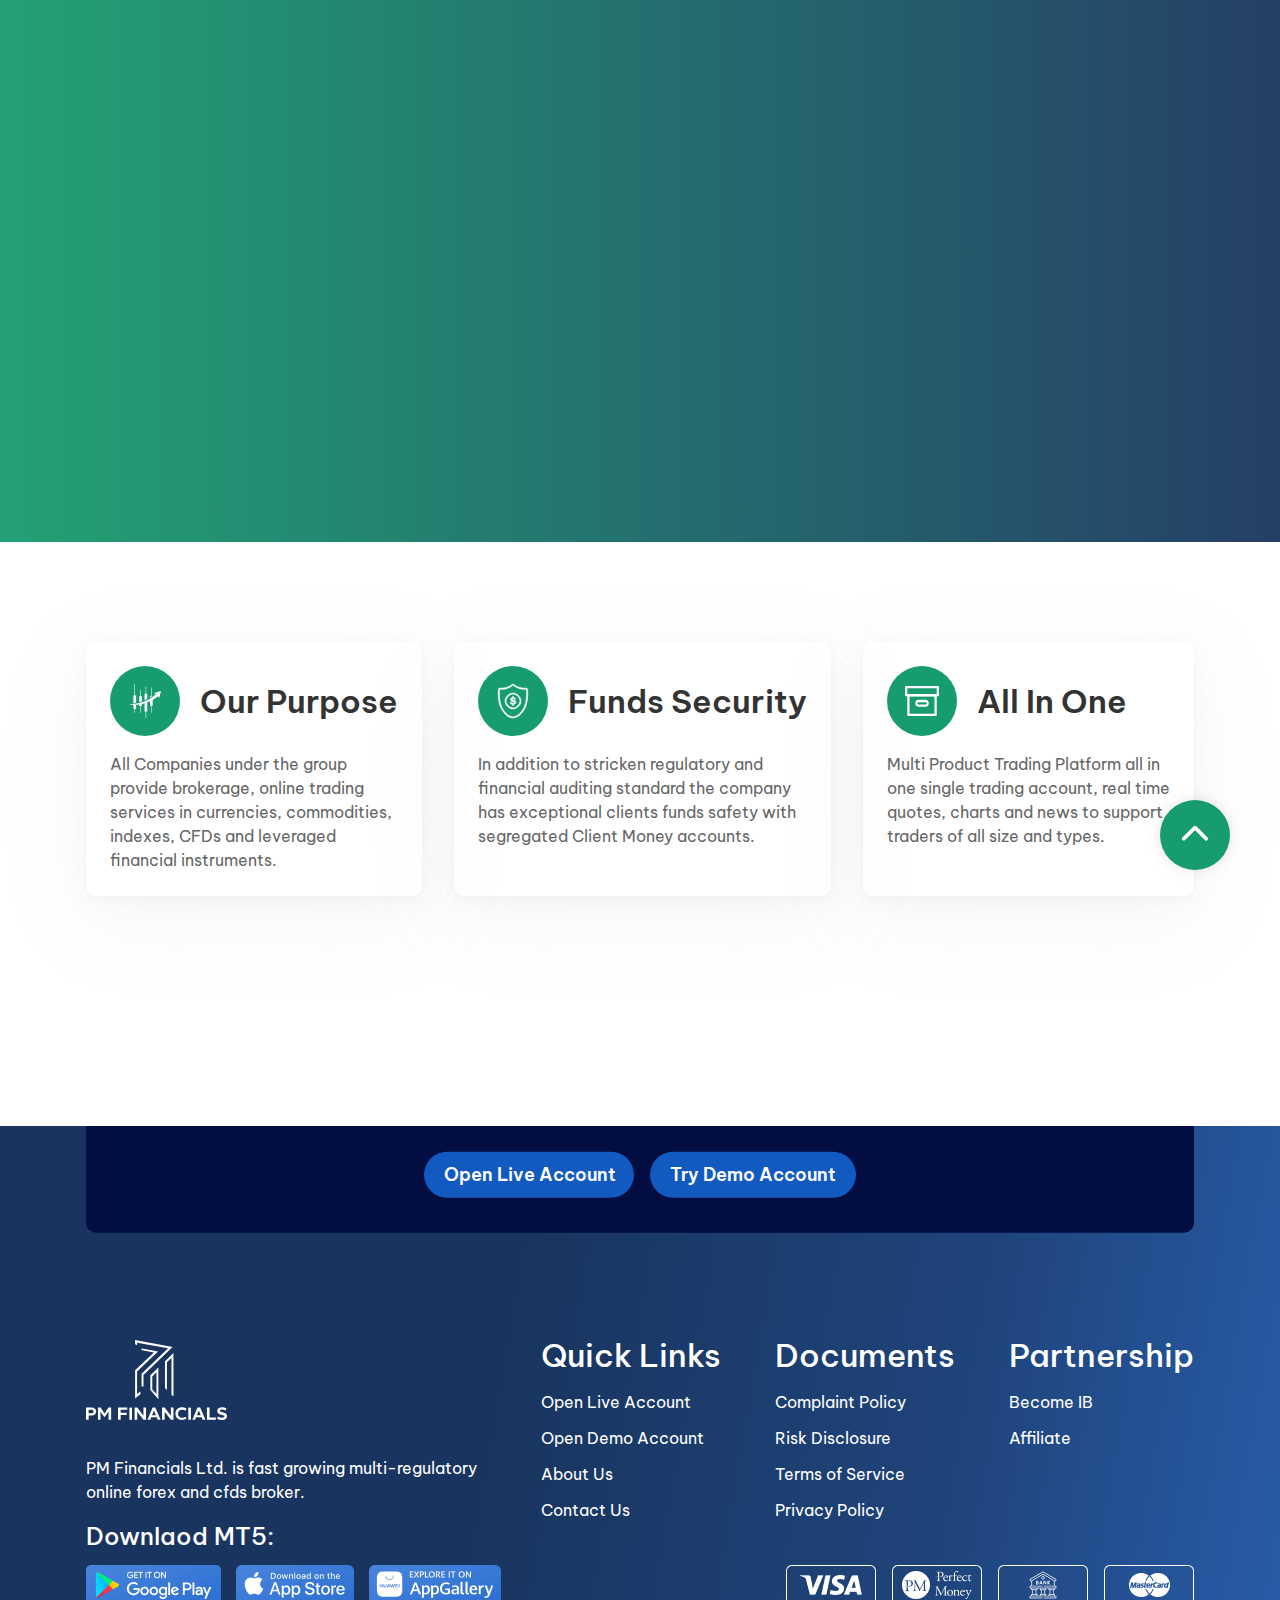
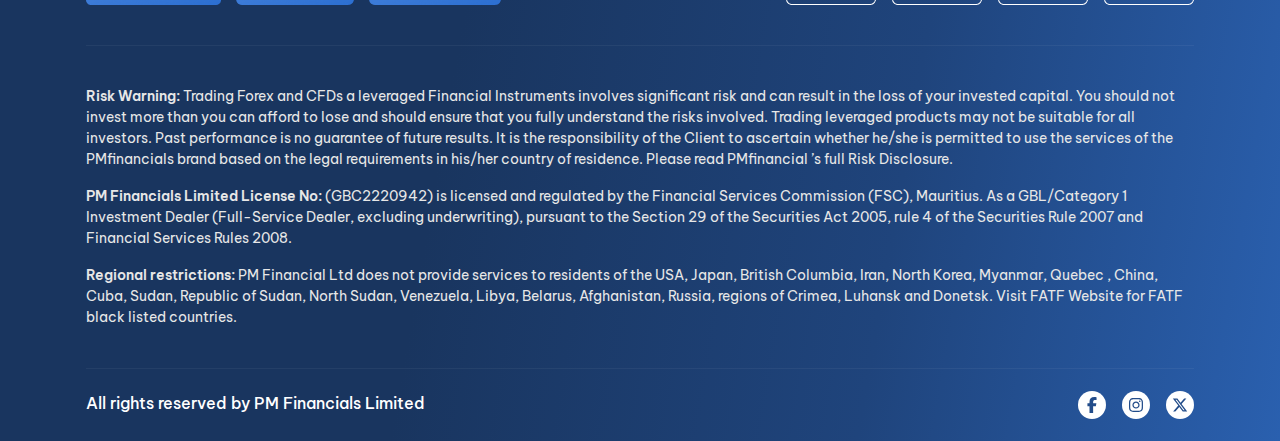
==== about.html @ 4ad7d087 "footer design changes" ====
<!DOCTYPE html>
<html lang="en">

<head>
    <!-- required meta -->
    <meta charset="UTF-8">
    <meta http-equiv="X-UA-Compatible" content="IE=edge">
    <meta name="viewport" content="width=device-width, initial-scale=1.0">
    <!-- #keywords -->
    <meta name="keywords" content="boot, Bootstrap, Forex and Stock Broker HTML Template">
    <!-- #description -->
    <meta name="description" content="Forex and Stock Broker HTML Template">
    <!-- #title -->
    <title>About Us</title>
    <!-- #favicon -->
    <link rel="shortcut icon" href="assets/images/fav.png" type="image/x-icon">
    <!-- ==== css dependencies start ==== -->
    <link rel="stylesheet" href="assets\css\tabler-icons.min.css">
    <link rel="stylesheet" href="assets/css/style.min.css">
    <link rel="stylesheet" href="assets/css/style.css">
    <link rel="stylesheet" href="assets/css/demo.css">

    <!-- fonts -->
    <link rel="preconnect" href="https://fonts.googleapis.com">
    <link rel="preconnect" href="https://fonts.gstatic.com" crossorigin>
    <link
        href="https://fonts.googleapis.com/css2?family=Be+Vietnam+Pro:ital,wght@0,100;0,200;0,300;0,400;0,500;0,600;0,700;0,800;0,900;1,100;1,200;1,300;1,400;1,500;1,600;1,700;1,800;1,900&display=swap"
        rel="stylesheet">
    <link rel="stylesheet" href="assets/css/all.min.css">
    <style>
        .scroll-top {
            width: 70px;
            height: 70px;
            line-height: 70px;
            position: fixed;
            bottom: 30px;
            right: 50px;
            z-index: 99;
            color: #fff;
            background: #179C6D;
            text-align: center;
            border-radius: 40px;
            cursor: pointer;
            transition: 1s ease;
            box-shadow: 0px 0px 15px 0px rgba(0, 0, 0, 0.10) !important;
        }

        .fa-chevron-up {
            position: absolute;
            top: 50%;
            left: 50%;
            translate: -50% -50%;
        }

        .about-page-wrapper {
            background-color: #FFFFFF;
        }

        .about-page-wrapper .about-page-banner-section {
            background: linear-gradient(90deg, rgba(23, 156, 109, 0.95) 0%, rgba(25, 53, 95, 0.95) 100%), url('/assets/img/about-bg.png');
            background-size: 100% !important;
            background-position: top;
            height: 542px;
        }

        .about-page-wrapper .about-us-section .about-us {
            padding: 100px 0 230px;
        }

        .about-page-wrapper .about-us-section .about-us .about-card {
            box-shadow: 0px 1px 4.17px 0px #B2B2B209, 0px 2.75px 11.52px 0px #B2B2B20D, 0px 6.63px 27.74px 0px #B2B2B211, 0px 22px 92px 0px #B2B2B21A;
            border-radius: 10px;
        }

        .about-page-wrapper .about-us-section .about-us .about-card .card-header .title-logo {
            width: 70px;
            height: 70px;
            border-radius: 50%;
            background-color: #179C6D;
        }

        .about-page-wrapper .about-us-section .about-us .about-card .card-header h3 {
            font-weight: 600;
            line-height: 36px;
            color: #333333;
        }

        .about-page-wrapper .about-us-section .about-us .about-card p {
            font-size: 16px;
            font-weight: 400;
            line-height: 24px;
            color: #666666;
        }


        /* FOOTER CSS START*/

        .footer-wrapper .footer-section {
            background: linear-gradient(99.85deg, #19355F 38.1%, #1F447C 70.59%, #2A60AF 100%);
        }

        .footer-wrapper .footer-section .ready-to-start-section {
            background-color: #020D42;
            border-radius: 10px;
            padding: 35px 40px;
            margin: 0;
            translate: 0 -50%;
            width: 100%;
            z-index: 1;
        }

        .footer-wrapper .footer-section .ready-to-start-section .start-trading-btn {
            background-color: #135AC0;
            color: #FFFFFF;
            font-size: 18px;
            line-height: 22px;
            font-weight: 600;
            max-width: 210px;
        }

        .footer-wrapper .footer-section .main-footer .company-discr p {
            font-size: 16px;
            line-height: 24px;
            font-weight: 400;
        }

        .footer-wrapper .footer-section .main-footer h4 {
            font-weight: 500;
            line-height: 25px;
        }

        .footer-wrapper .footer-section .main-footer h3 {
            font-weight: 500;
            line-height: 30px;
            margin-bottom: 20px;
            text-wrap: nowrap;
        }

        .footer-wrapper .footer-section .main-footer li:not(:last-child) {
            margin-bottom: 12px;
        }

        .footer-wrapper .footer-section .main-footer li a {
            color: #FFFFFF;
            text-wrap: nowrap;
            font-size: 16px;
            line-height: 24px;
            font-weight: 400;
        }

        .footer-wrapper .footer-section .main-footer .links-bottom-box {
            position: absolute;
            bottom: 0;
        }

        .footer-wrapper .footer-section hr {
            height: 1px;
            color: rgba(255, 255, 255, 0.2);
            margin: 0;
        }

        .footer-wrapper .footer-section .disclaimers {
            margin: 40px 0;
        }

        .footer-wrapper .footer-section .disclaimers p {
            font-size: 14px;
            line-height: 21px;
            font-weight: 400;
            color: #E7E7E7;
        }

        .footer-wrapper .footer-section .disclaimers span {
            font-size: 14px;
            line-height: 21px;
            font-weight: 600;
            color: #E7E7E7 !important;
        }

        .footer-wrapper .footer-section .footer-copy-right {
            padding: 22px 0;
        }

        .footer-wrapper .footer-section .footer-copy-right .rights-note p {
            font-size: 16px;
            line-height: 24px;
            font-weight: 500;
        }

        .footer-wrapper .footer-section .footer-copy-right .social-icons>div {
            width: 28px;
            height: 28px;
            border-radius: 50%;
            background-color: #FFFFFF;
            display: flex;
            align-items: center;
            justify-content: center;
        }

        @media only screen and (min-width: 1200px) {
            .footer-wrapper .footer-section .main-footer .company-discr {
                max-width: 415px;
            }
        }

        @media only screen and (max-width: 1199px) {

            .footer-wrapper .footer-section .main-footer .company-discr+div {
                padding-bottom: 70px;
            }
        }

        @media only screen and (min-width: 992px) {

            .footer-wrapper .footer-section .main-footer {
                margin-bottom: 60px;
            }

            .footer-wrapper .footer-section .main-footer .links-bottom-box {
                right: 0;
            }
        }

        @media only screen and (max-width: 991px) {
            .footer-wrapper .footer-section .main-footer .links-bottom-box {
                width: 100%;
                justify-content: space-between;
            }
        }

        @media only screen and (min-width: 576px) {

            .footer-wrapper .footer-section .main-footer {
                margin-bottom: 40px;
            }
        }

        @media only screen and (max-width: 575px) {

            .footer-wrapper .footer-section .main-footer .company-discr+div {
                padding-bottom: 70px;
            }

            .footer-wrapper .footer-section .main-footer {
                margin-bottom: 40px;
            }
        }

        @media only screen and (min-width: 425px) {
            .footer-wrapper .footer-section .main-footer .company-discr {
                min-width: 415px;
            }

            .footer-wrapper .footer-section .main-footer .company-discr .get-app {
                justify-content: space-between;
            }
        }

        @media only screen and (max-width: 424px) {
            .footer-wrapper .footer-section .main-footer .company-discr .get-app {
                flex-wrap: wrap;
                gap: 20px;
                justify-content: center;
            }

            .footer-wrapper .footer-section .main-footer .links-bottom-box {
                gap: 20px;
                flex-wrap: wrap;
                justify-content: center;
            }

            .footer-wrapper .footer-section .main-footer .company-discr+div {
                padding-bottom: 140px;
            }
        }

        @media only screen and (min-width: 320px) {}

        @media only screen and (max-width: 319px) {
            .footer-wrapper .footer-section .main-footer .company-discr .get-app {
                justify-content: start;
            }

            .footer-wrapper .footer-section .footer-copy-right {
                flex-wrap: wrap;
                gap: 10px;
            }
        }

        /* FOOTER CSS END*/
    </style>
</head>

<body>
    <!-- Scroll To Top Start-->
    <button class="scroll-top scroll-to-target open d-flex" data-target="html">
        <i class="fa-solid fa-chevron-up"></i>
    </button>
    <!-- Scroll To Top End -->
    <div class="about-page-wrapper">
        <div class="about-page-banner-section w-100"></div>
        <div class="about-us-section text-center">
            <div class="container">
                <div class="about-us w-100 row gap-6 gap-xl-8 gap-xxl-11 mx-auto">
                    <div class="about-card col-lg p-6">
                        <div class="card-header d-flex align-items-center gap-3 gap-lg-5 pb-4">
                            <div class="title-logo d-flex align-items-center justify-content-center">
                                <svg width="36" height="36" viewBox="0 0 36 36" fill="none"
                                    xmlns="http://www.w3.org/2000/svg">
                                    <path
                                        d="M23.0111 14.4345C23.0023 14.4389 22.9892 14.4477 22.9804 14.4522V12.9427H24.0568V4.62088H24.5929V12.9427H25.1377C25.0103 13.0401 24.8741 13.1463 24.7379 13.2437C24.5577 13.3721 24.3776 13.5005 24.1931 13.6333C24.1008 13.6997 24.0041 13.7661 23.9118 13.8324C23.8108 13.8988 23.7141 13.9652 23.6175 14.0316C23.4197 14.1644 23.2176 14.2972 23.0111 14.4345ZM13.3184 18.8123C13.4678 18.768 13.6172 18.7282 13.771 18.6839C13.9204 18.6396 14.0698 18.5954 14.2235 18.5511L14.3334 18.5157L14.3641 18.5113C14.3334 18.5157 14.3641 18.5068 14.3597 18.5113L14.3729 18.5024L14.4256 18.4847L14.6453 18.4139C14.7244 18.3873 14.8079 18.3608 14.887 18.3342V13.1818H13.7182V6.6438H13.1778V13.1818H12.198V19.1088C12.4221 19.0513 12.6462 18.9938 12.8659 18.9406C13.0108 18.9052 13.1646 18.8565 13.3184 18.8123ZM7.44391 19.9455L7.67239 19.9189L7.89647 19.8879C8.05025 19.8702 8.19964 19.8481 8.35343 19.8304C8.60387 19.8038 8.85871 19.764 9.11355 19.7241V12.1371H8.01071V1H7.47467V12.1371H6.42455V20.0384C6.46409 20.034 6.50364 20.0296 6.54758 20.0251C6.84196 19.9986 7.14513 19.972 7.44391 19.9455ZM17.9978 17.1346C18.134 17.0771 18.2658 17.0195 18.3976 16.962C18.5295 16.9 18.6613 16.838 18.7887 16.7761C19.2852 16.5459 19.7641 16.298 20.2299 16.059V10.6896H19.1534V3.60721H18.6173V10.6896H17.5408V17.3338C17.5584 17.325 17.576 17.3205 17.5936 17.3117C17.7298 17.2541 17.866 17.1966 17.9978 17.1346ZM27.2951 9.89728L28.6967 11.2474C28.6528 11.2916 28.6044 11.3359 28.5561 11.3802C28.4682 11.4598 28.3759 11.5395 28.2837 11.628C28.187 11.7166 28.086 11.8095 27.9805 11.9025C27.8707 11.9999 27.752 12.1017 27.6334 12.2035C27.3873 12.4115 27.1281 12.6373 26.8381 12.8675C26.6975 12.987 26.5481 13.1021 26.3943 13.226C26.2406 13.35 26.078 13.4695 25.9154 13.5978C25.7485 13.7218 25.5771 13.8546 25.4013 13.983C25.2256 14.1069 25.0454 14.2353 24.8565 14.3725C24.7642 14.4389 24.672 14.5053 24.5753 14.5717C24.4786 14.6381 24.382 14.7045 24.2809 14.7709C24.0832 14.8992 23.8855 15.0365 23.679 15.1693C23.2616 15.4304 22.831 15.7093 22.3784 15.9705C21.9259 16.2449 21.4513 16.4928 20.968 16.7628C20.4759 17.0107 19.975 17.2763 19.4521 17.5153C19.3203 17.5728 19.1929 17.6348 19.0611 17.7012C18.9293 17.7588 18.7975 17.8163 18.6613 17.8739C18.5295 17.9314 18.3976 17.9889 18.257 18.0509C18.1911 18.0819 18.1252 18.1085 18.0593 18.1394C17.989 18.166 17.9187 18.1926 17.8528 18.2235C17.576 18.3298 17.3036 18.4404 17.0224 18.5511C16.7412 18.6573 16.46 18.7592 16.1744 18.861C16.0338 18.9141 15.8888 18.9583 15.7438 19.0115C15.5988 19.0602 15.4538 19.1044 15.3088 19.1531L15.0935 19.2239L15.0364 19.2416L15.0276 19.2461L15.0232 19.2505H15.0144L15.0012 19.2549L14.887 19.2903C14.7376 19.3302 14.5838 19.3744 14.4344 19.4187L13.9819 19.5515C13.8325 19.5958 13.6743 19.6445 13.5293 19.6799C13.2349 19.7507 12.9405 19.8259 12.6418 19.9012C12.3518 19.9809 12.0442 20.0384 11.741 20.1004C11.5917 20.1314 11.4379 20.1624 11.2885 20.1933C11.1391 20.2288 10.9853 20.2642 10.8359 20.2863C10.2296 20.3837 9.62323 20.5032 9.01689 20.5696C8.86311 20.5873 8.71372 20.6094 8.56433 20.6271L8.33585 20.6581L8.10737 20.6847C7.8086 20.7112 7.50542 20.7378 7.21104 20.7644C7.06165 20.7776 6.91226 20.7953 6.76287 20.8042L2 21.3619L6.53879 21.8798C6.62666 21.8798 6.71015 21.8843 6.79802 21.8843C6.95181 21.8887 7.10559 21.8843 7.25937 21.8798C7.56694 21.8798 7.8789 21.8754 8.19086 21.871L8.42812 21.8621L8.66099 21.8489C8.81917 21.84 8.97295 21.8312 9.13552 21.8267C9.76383 21.8046 10.4009 21.7293 11.038 21.6762C11.1962 21.6629 11.3544 21.6408 11.517 21.6187C11.6751 21.601 11.8333 21.5788 11.9959 21.5567C12.3122 21.5169 12.633 21.4815 12.9537 21.4195C13.2745 21.3664 13.5952 21.3088 13.9204 21.2557C14.0829 21.2291 14.2323 21.1937 14.3861 21.1627C14.5399 21.1318 14.6937 21.0963 14.8475 21.0654C15.0012 21.0344 15.1594 20.999 15.3088 20.9724L15.4274 20.9458L15.4538 20.937L15.4977 20.9281L15.5592 20.9149L15.7921 20.8573C15.9459 20.8175 16.1041 20.7821 16.2579 20.7422C16.4116 20.7024 16.5698 20.667 16.7192 20.6227C17.0268 20.5342 17.3343 20.4501 17.6375 20.366C17.9407 20.2686 18.2395 20.1756 18.5382 20.0827C18.6129 20.0605 18.6876 20.034 18.7623 20.0119C18.837 19.9853 18.9073 19.9587 18.982 19.9366C19.127 19.8835 19.2764 19.8348 19.4214 19.7817C19.5664 19.7286 19.7114 19.6843 19.8564 19.6312C20.0014 19.5736 20.142 19.5205 20.2826 19.4674C20.8538 19.2593 21.403 19.0203 21.9478 18.7946C22.4839 18.5511 23.0067 18.3209 23.5076 18.073C24.0129 17.8296 24.4918 17.5728 24.962 17.325C25.1904 17.201 25.4145 17.0727 25.6386 16.9443C25.7485 16.8823 25.8583 16.8203 25.9681 16.7628C26.078 16.6964 26.179 16.6344 26.2845 16.568C26.4954 16.4441 26.7019 16.3201 26.904 16.2006C27.1017 16.0767 27.2907 15.9483 27.4796 15.8288C27.6685 15.7049 27.8531 15.5898 28.0288 15.4703C28.2046 15.3507 28.3715 15.2357 28.5341 15.1206C28.868 14.8992 29.1668 14.6779 29.4436 14.4743C29.5842 14.3681 29.7204 14.2751 29.8435 14.1777C29.9753 14.0803 30.0939 13.9829 30.2082 13.89C30.3268 13.8015 30.4322 13.7174 30.5377 13.6377C30.6387 13.558 30.7398 13.4783 30.8189 13.4119C30.8453 13.3942 30.8672 13.3765 30.8848 13.3588L32.3128 14.7355L34 7.98503L27.2951 9.89728Z"
                                        fill="white" />
                                    <path
                                        d="M8.74447 21.6187C8.8675 21.6098 8.99053 21.6054 9.11355 21.601V25.9832H8.01071V29.8476H7.47467V25.9832H6.42455V21.8666V21.6452C6.57394 21.6497 6.72772 21.6541 6.87711 21.6541C7.03089 21.6585 7.18468 21.6541 7.33846 21.6497C7.65042 21.6497 7.96238 21.6408 8.27434 21.6408L8.38858 21.6364L8.50721 21.632L8.74447 21.6187ZM19.5005 19.5515C19.3555 19.6002 19.2061 19.6533 19.0611 19.702C18.9864 19.7286 18.9117 19.7551 18.8414 19.7817C18.7667 19.8038 18.692 19.8259 18.6173 19.8525C18.3185 19.9455 18.0198 20.0384 17.7166 20.1314C17.6595 20.1491 17.6024 20.1624 17.5408 20.1801V28.4001H18.6173V35H19.1578V28.4001H20.2342V19.2859C20.1332 19.3213 20.0365 19.3612 19.9355 19.3966C19.7949 19.4497 19.6455 19.4984 19.5005 19.5515ZM25.0411 17.0948C24.5709 17.3382 24.0964 17.5994 23.5867 17.8384C23.389 17.9358 23.1869 18.0332 22.9804 18.1306V22.7607H24.0568V29.8476H24.5929V22.7607H25.6694V16.7407C25.4629 16.8558 25.252 16.9753 25.0411 17.0948ZM13.9995 21.0211C13.6787 21.0786 13.358 21.1318 13.0372 21.1893C12.756 21.238 12.4792 21.2734 12.198 21.3088V23.0042H13.1778V29.6528H13.7182V23.0042H14.887V20.844C14.7464 20.8706 14.6102 20.9016 14.4696 20.9326C14.3114 20.9636 14.162 20.999 13.9995 21.0211Z"
                                        fill="white" />
                                </svg>
                            </div>
                            <div class="card-title">
                                <h3 class="text-nowrap">Our Purpose</h3>
                            </div>
                        </div>
                        <p class="text-start">
                            All Companies under the group provide brokerage, online trading services in currencies,
                            commodities, indexes, CFDs and leveraged financial instruments.
                        </p>
                    </div>
                    <div class="about-card col-lg p-6">
                        <div class="card-header d-flex align-items-center gap-3 gap-lg-5 pb-4">
                            <div class="title-logo d-flex align-items-center justify-content-center">
                                <svg width="36" height="36" viewBox="0 0 36 36" fill="none"
                                    xmlns="http://www.w3.org/2000/svg">
                                    <path
                                        d="M19.2017 19.4432C19.2017 19.6469 19.1079 19.8195 18.9249 19.9612C18.7374 20.1029 18.4561 20.1737 18.0811 20.1737C17.3043 20.1737 16.8267 19.8505 16.6525 19.2042L15.1347 19.5495C15.4204 20.6872 16.2284 21.3247 17.5588 21.462V22.5023H18.4427V21.462C19.2597 21.3867 19.8668 21.1211 20.2686 20.674C20.6704 20.2224 20.8713 19.7177 20.8713 19.1599C20.8713 18.757 20.7597 18.394 20.532 18.0664C20.3043 17.7388 20.0231 17.5042 19.6927 17.3536C19.3579 17.2076 18.8356 17.0659 18.1168 16.9198C17.6927 16.8357 17.4159 16.7383 17.2954 16.6232C17.1749 16.5081 17.1124 16.362 17.1124 16.1938C17.1124 15.7776 17.4383 15.5695 18.0856 15.5695C18.6972 15.5695 19.099 15.844 19.2865 16.393L20.6793 15.9326C20.3267 14.9586 19.5811 14.4141 18.4427 14.3078V13.4534H17.5588V14.3211C16.9517 14.3919 16.4561 14.6354 16.0722 15.0383C15.6883 15.4456 15.4963 15.9326 15.4963 16.5036C15.4963 16.9906 15.6481 17.4201 15.9517 17.7831C16.2597 18.1505 16.9338 18.4383 17.9784 18.6552C18.465 18.7482 18.7865 18.8544 18.9517 18.9651C19.1213 19.0802 19.2017 19.2396 19.2017 19.4432ZM18.0008 11.1164C14.7329 11.1164 11.0677 14.7638 11.0677 18.0177C11.0677 21.2672 14.7329 24.9146 18.0008 24.9146C21.2731 24.9146 24.9338 21.2672 24.9338 18.0177C24.9338 14.7638 21.2731 11.1164 18.0008 11.1164ZM18.0008 26.0612C14.0945 26.0612 9.9204 21.9003 9.9204 18.0177C9.9204 14.1307 14.0945 9.97422 18.0008 9.97422C21.907 9.97422 26.0856 14.1307 26.0856 18.0177C26.0856 21.9003 21.907 26.0612 18.0008 26.0612ZM4.64362 6.3612C4.63915 6.3612 4.63915 6.36563 4.63915 6.37005C4.24183 9.42474 4.45165 12.7318 4.67933 15.2729C4.97397 18.5622 5.63915 21.3513 6.71505 23.7995C6.81772 24.043 6.92933 24.282 7.0454 24.5167C8.28648 27.0755 9.95612 29.2979 12.0052 31.1263C12.1347 31.2414 12.2642 31.3521 12.3892 31.4583C13.9159 32.7156 15.6168 33.4992 17.3133 33.7162C18.8624 33.9198 20.6838 33.4151 22.4472 32.3039C22.849 32.0516 23.2418 31.7638 23.6124 31.4583C23.7418 31.3521 23.8713 31.2414 24.0008 31.1263C26.0499 29.2979 27.7195 27.0755 28.9606 24.5167C29.0722 24.282 29.1838 24.043 29.2909 23.7995C30.3668 21.3513 31.032 18.5622 31.3267 15.2729C31.5543 12.7318 31.7642 9.42032 31.3624 6.37005C31.3624 6.36563 31.3624 6.3612 31.3624 6.3612C31.3445 6.35677 31.3177 6.35677 31.2865 6.35677C30.7999 6.33021 30.3177 6.33907 29.8043 6.35235C29.1838 6.36563 28.5454 6.37891 27.9025 6.32578C26.7597 6.23281 25.6168 6.02474 24.5052 5.70157C22.3133 5.07292 20.2284 3.99271 18.474 2.58932L18.4383 2.56276C18.34 2.47865 18.1034 2.29271 18.0008 2.275C17.9025 2.29271 17.6704 2.47865 17.5722 2.55391L17.532 2.58932C15.7775 3.99271 13.6927 5.07292 11.5008 5.70157C10.3892 6.02474 9.2463 6.23281 8.10344 6.32578C7.46058 6.37891 6.82219 6.36563 6.20165 6.35235C5.68826 6.33907 5.20612 6.33021 4.71951 6.35677C4.68826 6.35677 4.66147 6.35677 4.64362 6.3612ZM17.9918 34.9867C17.7061 34.9867 17.4293 34.969 17.157 34.9336C15.224 34.6857 13.3043 33.8091 11.6034 32.4013C11.465 32.2862 11.3222 32.1622 11.1838 32.0383C9.00969 30.1037 7.24629 27.7529 5.9338 25.0479C5.81326 24.8 5.69719 24.5477 5.58558 24.2909C4.45612 21.7188 3.75969 18.8057 3.45165 15.3792C3.21951 12.776 3.00076 9.38047 3.4204 6.21068C3.43826 6.05573 3.47844 5.76797 3.68826 5.52448C3.9963 5.16146 4.46058 5.13932 4.65701 5.13047C5.18826 5.10391 5.71505 5.11719 6.22844 5.12604C6.84005 5.13932 7.42487 5.15261 8.00522 5.10391C9.06326 5.01979 10.1258 4.825 11.157 4.52839C13.1927 3.93958 15.1302 2.93906 16.7597 1.63307L16.7954 1.60208C17.0856 1.36745 17.5275 1.01328 18.0722 1.0487C18.5588 1.07969 18.9517 1.39844 19.215 1.61094L19.2463 1.63307C20.8758 2.93906 22.8088 3.93958 24.8445 4.52839C25.8802 4.825 26.9427 5.01979 28.0008 5.10391C28.5811 5.15261 29.1615 5.13932 29.7775 5.12604C30.2909 5.11719 30.8177 5.10391 31.349 5.13047C31.5454 5.13932 32.0097 5.16146 32.3177 5.52448C32.5275 5.76797 32.5677 6.05573 32.5856 6.21068C33.0008 9.38047 32.7865 12.776 32.5543 15.3792C32.2463 18.8057 31.5499 21.7188 30.4204 24.2909C30.3088 24.5477 30.1927 24.8 30.0722 25.0479C28.7597 27.7529 26.9918 30.1037 24.8222 32.0383C24.6793 32.1622 24.5409 32.2862 24.4025 32.4013C23.9918 32.7422 23.5543 33.0565 23.1079 33.3399C21.4025 34.4156 19.6168 34.9867 17.9918 34.9867Z"
                                        fill="white" stroke="white" stroke-width="0.5" />
                                </svg>
                            </div>
                            <div class="card-title">
                                <h3 class="text-nowrap">Funds Security</h3>
                            </div>
                        </div>
                        <p class="text-start">
                            In addition to stricken regulatory and financial auditing standard the company has
                            exceptional clients funds safety with segregated Client Money accounts.
                        </p>
                    </div>
                    <div class="about-card col-lg p-6">
                        <div class="card-header d-flex align-items-center gap-3 gap-lg-5 pb-4">
                            <div class="title-logo d-flex align-items-center justify-content-center">
                                <svg width="36" height="36" viewBox="0 0 36 36" fill="none"
                                    xmlns="http://www.w3.org/2000/svg">
                                    <mask id="mask0_38_771" style="mask-type:luminance" maskUnits="userSpaceOnUse" x="1"
                                        y="3" width="34" height="11">
                                        <path d="M1 3H35V13.5625H1V3Z" fill="white" />
                                    </mask>
                                    <g mask="url(#mask0_38_771)">
                                        <path
                                            d="M33.8577 13.3839H2.14209C1.99157 13.3839 1.8499 13.3527 1.70824 13.2946C1.571 13.2366 1.44704 13.1518 1.34079 13.0446C1.23454 12.9375 1.15485 12.8125 1.0973 12.6696C1.03975 12.5313 1.01318 12.3839 1.01318 12.2277V4.15179C1.01318 4 1.03975 3.85268 1.0973 3.70982C1.15485 3.56696 1.23454 3.44643 1.34079 3.33482C1.44704 3.22768 1.571 3.14286 1.70824 3.08482C1.8499 3.02679 1.99157 3 2.14209 3H33.8577C34.0038 3 34.1499 3.02679 34.2871 3.08482C34.4288 3.14286 34.5483 3.22768 34.6546 3.33482C34.7608 3.44643 34.845 3.56696 34.9025 3.70982C34.9601 3.85268 34.9866 4 34.9866 4.15179V12.2277C34.9866 12.3839 34.9601 12.5313 34.9025 12.6696C34.845 12.8125 34.7608 12.9375 34.6546 13.0446C34.5483 13.1518 34.4288 13.2366 34.2871 13.2946C34.1499 13.3527 34.0038 13.3839 33.8577 13.3839ZM3.27542 11.0759H32.7244V5.30804H3.27542V11.0759Z"
                                            fill="white" />
                                    </g>
                                    <mask id="mask1_38_771" style="mask-type:luminance" maskUnits="userSpaceOnUse" x="2"
                                        y="10" width="32" height="23">
                                        <path d="M2.41699 10.1339H33.017V33H2.41699V10.1339Z" fill="white" />
                                    </mask>
                                    <g mask="url(#mask1_38_771)">
                                        <path
                                            d="M31.592 33H4.4097C4.25918 33 4.11309 32.9732 3.97585 32.9107C3.83861 32.8527 3.71465 32.7723 3.6084 32.6607C3.50215 32.5536 3.42246 32.4286 3.36491 32.2902C3.30736 32.1473 3.27637 32 3.27637 31.8482V12.2277C3.27637 12.0759 3.30736 11.9285 3.36491 11.7857C3.42246 11.6473 3.50215 11.5223 3.6084 11.4152C3.71465 11.3035 3.83861 11.2232 3.97585 11.1652C4.11309 11.1027 4.25918 11.0759 4.4097 11.0759H31.592C31.7425 11.0759 31.8842 11.1027 32.0258 11.1652C32.1631 11.2232 32.287 11.3035 32.3933 11.4152C32.4995 11.5223 32.5792 11.6473 32.6368 11.7857C32.6943 11.9285 32.7253 12.0759 32.7253 12.2277V31.8482C32.7253 32 32.6943 32.1473 32.6368 32.2902C32.5792 32.4286 32.4995 32.5536 32.3933 32.6607C32.287 32.7723 32.1631 32.8527 32.0258 32.9107C31.8842 32.9732 31.7425 33 31.592 33ZM5.54303 30.6919H30.4587V13.3839H5.54303V30.6919Z"
                                            fill="white" />
                                    </g>
                                    <path
                                        d="M21.3957 23.7678H14.6002C14.153 23.7678 13.7192 23.683 13.303 23.5044C12.8869 23.3303 12.5194 23.0803 12.2007 22.7544C11.8819 22.4285 11.634 22.058 11.4614 21.6339C11.2887 21.2098 11.2046 20.7678 11.2046 20.308C11.2046 19.8482 11.2887 19.4062 11.4614 18.9821C11.634 18.558 11.8819 18.183 12.2007 17.8571C12.5194 17.5357 12.8869 17.2857 13.303 17.1071C13.7192 16.933 14.153 16.8437 14.6002 16.8437H21.3957C21.8473 16.8437 22.2812 16.933 22.6973 17.1071C23.1134 17.2857 23.4809 17.5357 23.7996 17.8571C24.1184 18.183 24.3663 18.558 24.5345 18.9821C24.7072 19.4062 24.7957 19.8482 24.7957 20.308C24.7957 20.7678 24.7072 21.2098 24.5345 21.6339C24.3663 22.058 24.1184 22.4285 23.7996 22.7544C23.4809 23.0803 23.1134 23.3303 22.6973 23.5044C22.2812 23.683 21.8473 23.7678 21.3957 23.7678ZM14.6002 19.1518C14.4541 19.1518 14.308 19.183 14.1707 19.241C14.0291 19.2991 13.9095 19.3839 13.8033 19.491C13.697 19.5982 13.6129 19.7232 13.5554 19.866C13.4978 20.0089 13.4713 20.1562 13.4713 20.308C13.4713 20.4598 13.4978 20.6071 13.5554 20.75C13.6129 20.8884 13.697 21.0134 13.8033 21.1205C13.9095 21.2321 14.0291 21.3125 14.1707 21.375C14.308 21.433 14.4541 21.4598 14.6002 21.4598H21.3957C21.5463 21.4598 21.6924 21.433 21.8296 21.375C21.9713 21.3125 22.0908 21.2321 22.197 21.125C22.3033 21.0134 22.3874 20.8884 22.445 20.75C22.5025 20.6071 22.5291 20.4598 22.5291 20.308C22.5291 20.1562 22.5025 20.0089 22.445 19.866C22.3874 19.7232 22.3033 19.5982 22.197 19.491C22.0908 19.3839 21.9713 19.2991 21.8296 19.241C21.6924 19.183 21.5463 19.1518 21.3957 19.1518H14.6002Z"
                                        fill="white" />
                                </svg>
                            </div>
                            <div class="card-title">
                                <h3 class="text-nowrap">All In One</h3>
                            </div>
                        </div>
                        <p class="text-start">
                            Multi Product Trading Platform all in one single trading account, real time quotes, charts
                            and news to support traders of all size and types.
                        </p>
                    </div>
                </div>
            </div>
        </div>
        <footer class="footer-wrapper">
            <div class="footer-section">
                <div class="container">
                    <div class="ready-to-start-section position-relative">
                        <div class="row align-items-center">
                            <div class="col-xxl-8 px-0">
                                <h3 class="text-xxl-start text-center text-white mb-4 text-capitalize">Ready To Start
                                    Trading?</h3>
                                <p class="text-xxl-start text-center text-uppercase">EVERYTHING YOU NEED TO TRADE FOREX
                                    &
                                    CFDS WORLDWIDE
                                    WITH PM FINANCIALS</p>
                            </div>
                            <div class="col-xxl-4 px-0 pt-5 pt-xxl-0">
                                <div
                                    class="d-flex flex-column flex-sm-row align-items-center justify-content-sm-center justify-content-xxl-end gap-4">
                                    <button
                                        class="start-trading-btn rounded-pill px-5 py-3 text-nowrap text-capitalize">Open
                                        Live Account</button>
                                    <button
                                        class="start-trading-btn rounded-pill px-5 py-3 text-nowrap text-capitalize">Try
                                        Demo Account</button>
                                </div>
                            </div>
                        </div>
                    </div>
                </div>
                <div class="container">
                    <div class="main-footer position-relative">
                        <div
                            class="d-flex flex-column flex-xl-row align-items-start justify-content-between flex-wrap gap-10 flex-lg-nowrap">
                            <div class="company-discr w-100">
                                <svg width="141" height="80" viewBox="0 0 141 80" fill="none"
                                    xmlns="http://www.w3.org/2000/svg">
                                    <g clip-path="url(#clip0_27_131)">
                                        <path
                                            d="M49.1185 58.3872V30.3584L67.8313 12.4256L55.1013 10.0576L56.0005 8.44482L72.0383 11.3856L51.071 31.5456V53.8912L54.276 51.5488L54.5682 54.0448L49.1185 58.3872Z"
                                            fill="white" />
                                        <path
                                            d="M57.5002 46.5728H55.5477V33.8144L82.1317 8.352L51.0389 2.7424L51.071 5.2224L49.1185 4.1408V0L86.5442 7.1136L57.5002 35.0048V46.5728Z"
                                            fill="white" />
                                        <path
                                            d="M72.3883 59.3024L64.3341 50.0992V35.2L72.3883 27.52V59.3024ZM66.2866 49.3824L70.4358 54.1248V32.368L66.2866 36.3808V49.3824Z"
                                            fill="white" />
                                        <path
                                            d="M87.4434 56.5471L85.4876 54.8447L85.478 17.9295L80.9339 22.3263V49.9807L78.9813 48.0351V21.3247L87.4434 13.0815V56.5471Z"
                                            fill="white" />
                                        <path
                                            d="M0 67.6128H5.63923C6.98588 67.6128 8.07347 67.9712 8.90202 68.688C9.30956 69.0365 9.63295 69.4722 9.84813 69.9625C10.0633 70.4528 10.1647 70.9852 10.1448 71.52C10.1651 72.0619 10.0641 72.6014 9.8491 73.0995C9.63414 73.5977 9.31062 74.0419 8.90202 74.4C8.07347 75.1339 6.98053 75.4997 5.62317 75.4976H2.62051V79.7536H0V67.6128ZM5.50435 73.3152C6.02217 73.344 6.53202 73.1784 6.93343 72.8512C7.10989 72.6894 7.24831 72.4908 7.33879 72.2695C7.42928 72.0483 7.46961 71.8098 7.45688 71.5712C7.46806 71.3328 7.42703 71.0948 7.33664 70.8737C7.24624 70.6527 7.10866 70.4539 6.93343 70.2912C6.53233 69.9631 6.02254 69.7964 5.50435 69.824H2.61408V73.344L5.50435 73.3152Z"
                                            fill="white" />
                                        <path
                                            d="M25.1261 67.6128V79.7504H22.5248L22.5923 71.5712L18.8702 76.8576H18.1541L14.4835 71.7056L14.5477 79.7504H11.9464V67.6128H14.6151L18.5202 73.4816L22.3739 67.6128H25.1261Z"
                                            fill="white" />
                                        <path
                                            d="M32.0338 67.6128H41.2955V69.792H34.6543V72.8352H40.6596V75.0112H34.6543V79.7504H32.0338V67.6128Z"
                                            fill="white" />
                                        <path d="M43.3958 67.6128H46.0163V79.7504H43.3958V67.6128Z" fill="white" />
                                        <path
                                            d="M60.0533 67.6128V79.7504H57.4521L51.2284 71.6544L51.2444 79.7504H48.6239V67.6128H51.2284L57.4521 75.7952V67.6128H60.0533Z"
                                            fill="white" />
                                        <path
                                            d="M66.6367 67.6128H69.3086L74.5817 79.7504H71.7621L70.7601 77.3728H65.2526L64.2891 79.7504H61.4663L66.6367 67.6128ZM69.8738 75.2L67.9726 70.5952L66.1036 75.2H69.8738Z"
                                            fill="white" />
                                        <path
                                            d="M87.4787 67.6128V79.7504H84.8743L78.6506 71.6544L78.6666 79.7504H76.0493V67.6128H78.6506L84.8743 75.7952V67.6128H87.4787Z"
                                            fill="white" />
                                        <path
                                            d="M91.2489 78.2625C90.035 77.1041 89.4398 75.5777 89.4633 73.6833C89.4419 71.7889 90.0371 70.2614 91.2489 69.1009C92.4607 67.9404 94.0664 67.3622 96.066 67.3665C97.5861 67.3616 99.0812 67.7509 100.405 68.4961L99.6885 70.6721C98.6235 70.0287 97.4013 69.6899 96.1559 69.6929C95.6165 69.6727 95.0786 69.7613 94.5743 69.9534C94.0701 70.1454 93.6101 70.437 93.2217 70.8106C92.8334 71.1842 92.5248 71.6321 92.3144 72.1275C92.1041 72.6228 91.9963 73.1554 91.9976 73.6933C91.9989 74.2312 92.1092 74.7632 92.322 75.2576C92.5347 75.7519 92.8455 76.1984 93.2356 76.5701C93.6258 76.9418 94.0872 77.2312 94.5924 77.4208C95.0975 77.6105 95.6359 77.6965 96.1752 77.6737C97.4215 77.6646 98.6422 77.3196 99.7077 76.6753L100.424 78.8545C99.0973 79.6079 97.5961 80.0028 96.0692 80.0001C94.0696 80.0001 92.4628 79.4209 91.2489 78.2625Z"
                                            fill="white" />
                                        <path d="M102.277 67.6128H104.897V79.7504H102.277V67.6128Z" fill="white" />
                                        <path
                                            d="M111.503 67.6128H114.172L119.445 79.7504H116.625L115.611 77.3728H110.119L109.156 79.7504H106.33L111.503 67.6128ZM114.74 75.2L112.839 70.5952L110.97 75.2H114.74Z"
                                            fill="white" />
                                        <path d="M120.913 67.6128H123.533V77.5712H129.821V79.7504H120.913V67.6128Z"
                                            fill="white" />
                                        <path
                                            d="M131.141 78.7519L131.876 76.4927C133.156 77.2768 134.626 77.6963 136.128 77.7055C136.675 77.7313 137.218 77.6144 137.705 77.3663C137.894 77.264 138.05 77.1106 138.155 76.9237C138.26 76.7369 138.31 76.5242 138.299 76.3103C138.295 76.1155 138.231 75.9267 138.116 75.769C138.001 75.6112 137.841 75.492 137.657 75.4271C136.841 75.1159 136.001 74.8719 135.146 74.6975C134.722 74.5983 134.356 74.4959 134.044 74.3967C133.69 74.2792 133.346 74.1325 133.016 73.9583C132.676 73.787 132.366 73.5623 132.098 73.2927C131.841 73.0114 131.638 72.6862 131.497 72.3327C131.332 71.9208 131.25 71.4803 131.257 71.0367C131.232 70.5064 131.344 69.9786 131.58 69.5029C131.817 69.0271 132.171 68.619 132.609 68.3167C133.512 67.6767 134.69 67.3567 136.141 67.3567C137.622 67.3538 139.082 67.7073 140.396 68.3871L139.581 70.5311C138.476 69.9242 137.236 69.604 135.974 69.5999C135.457 69.5725 134.941 69.6829 134.481 69.9199C134.319 70.0025 134.184 70.1289 134.092 70.2846C133.999 70.4403 133.953 70.619 133.957 70.7999C133.959 70.9893 134.017 71.1738 134.124 71.3304C134.231 71.487 134.382 71.6086 134.558 71.6799C135.225 71.9669 135.922 72.1815 136.636 72.3199C137.127 72.4287 137.538 72.5343 137.872 72.6399C138.266 72.765 138.65 72.9179 139.022 73.0975C139.402 73.2688 139.754 73.4964 140.065 73.7727C140.348 74.0473 140.574 74.3732 140.733 74.7327C140.922 75.1544 141.015 75.6121 141.006 76.0735C141.025 76.6334 140.905 77.1893 140.656 77.6917C140.407 78.1942 140.038 78.6276 139.581 78.9535C138.626 79.6511 137.409 79.9999 135.929 79.9999C134.255 79.9814 132.61 79.5528 131.141 78.7519Z"
                                            fill="white" />
                                    </g>
                                    <defs>
                                        <clipPath id="clip0_27_131">
                                            <rect width="141" height="80" fill="white" />
                                        </clipPath>
                                    </defs>
                                </svg>
                                <p class="text-white mt-9 mb-5">
                                    PM Financials Ltd. is fast growing multi-regulatory online forex and cfds broker.
                                </p>
                                <h4 class="text-white mb-4">Downlaod MT5:</h4>
                                <div class="get-app d-flex align-items-center">
                                    <img src="assets\img\google-play-footer.png" alt="google-play-footer">
                                    <img src="assets\img\apple-store-footer.png" alt="apple-store-footer">
                                    <img src="assets\img\app-gallery-footer.png" alt="app-gallery-footer">
                                </div>
                            </div>
                            <div class="d-flex flex-column flex-sm-row justify-content-between gap-8 w-100">
                                <div class="quick-links">
                                    <h3 class="text-white">Quick Links</h3>
                                    <ul class="quick-links-list">
                                        <li><a href="">Open Live Account</a></li>
                                        <li><a href="">Open Demo Account</a></li>
                                        <li><a href="">About Us</a></li>
                                        <li><a href="">Contact Us</a></li>
                                    </ul>
                                </div>
                                <div class="company-docs">
                                    <h3 class="text-white">Documents</h3>
                                    <ul class="docs-links-list">
                                        <li><a href="">Complaint Policy</a></li>
                                        <li><a href="">Risk Disclosure</a></li>
                                        <li><a href="">Terms of Service</a></li>
                                        <li><a href="">Privacy Policy</a></li>
                                    </ul>
                                </div>
                                <div class="partnership">
                                    <h3 class="text-white">Partnership</h3>
                                    <ul class="partnership-links-list">
                                        <li><a href="">Become IB</a></li>
                                        <li><a href="">Affiliate</a></li>
                                    </ul>
                                </div>
                            </div>
                        </div>
                        <div
                            class="links-bottom-box d-flex gap-2 gap-sm-4 align-items-center justify-content-sm-between">
                            <img src="assets\img\visa-card-footer.png" alt="visa-card-footer">
                            <img src="assets\img\privacy-policy-footer.png" alt="privacy-policy-footer">
                            <img src="assets\img\adminstration-footer.png" alt="adminstration-footer">
                            <img src="assets\img\master-card-footer.png" alt="master-card-footer">
                        </div>
                    </div>
                    <hr>
                    <div class="disclaimers">
                        <p class="mb-4">
                            <span>Risk Warning: </span>
                            Trading Forex and CFDs a leveraged Financial Instruments involves significant risk and can
                            result in the loss of your invested capital. You should not invest more than you can afford
                            to
                            lose and should ensure that you fully understand the risks involved. Trading leveraged
                            products
                            may not be suitable for all investors. Past performance is no guarantee of future results.
                            It is
                            the responsibility of the Client to ascertain whether he/she is permitted to use the
                            services of
                            the PMfinancials brand based on the legal requirements in his/her country of residence.
                            Please
                            read PMfinancial ’s full Risk Disclosure.
                        </p>
                        <p class="mb-4">
                            <span>PM Financials Limited License No: </span>
                            (GBC2220942) is licensed and regulated by the Financial Services Commission (FSC),
                            Mauritius. As
                            a GBL/Category 1 Investment Dealer (Full-Service Dealer, excluding underwriting), pursuant
                            to
                            the Section 29 of the Securities Act 2005, rule 4 of the Securities Rule 2007 and Financial
                            Services Rules 2008.
                        </p>
                        <p>
                            <span>Regional restrictions: </span>
                            PM Financial Ltd does not provide services to residents of the USA, Japan, British Columbia,
                            Iran, North Korea, Myanmar, Quebec , China, Cuba, Sudan, Republic of Sudan, North Sudan,
                            Venezuela, Libya, Belarus, Afghanistan, Russia, regions of Crimea, Luhansk and Donetsk.
                            Visit FATF Website for FATF black listed countries.
                        </p>
                    </div>
                    <hr>
                    <div class="footer-copy-right d-md-flex align-md-center justify-content-between">
                        <div class="rights-note text-center text-md-start">
                            <p class="text-white">All rights reserved by PM Financials Limited</p>
                        </div>
                        <div
                            class="social-icons d-flex align-center justify-content-center pt-5 pt-md-0 justify-content-md-end gap-4">
                            <div class="facebook-icon">
                                <i class="fa-brands fa-facebook-f" style="color: #224C8A;"></i>
                            </div>
                            <div class="insta-icon">
                                <i class="fa-brands fa-instagram" style="color: #224C8A;"></i>
                            </div>
                            <div class="x-icon">
                                <i class="fa-brands fa-x-twitter" style="color: #224C8A;"></i>
                            </div>
                        </div>
                    </div>
                </div>
            </div>
        </footer>
    </div>





    <script src="https://cdn.jsdelivr.net/npm/bootstrap@5.3.3/dist/js/bootstrap.bundle.min.js"
        integrity="sha384-YvpcrYf0tY3lHB60NNkmXc5s9fDVZLESaAA55NDzOxhy9GkcIdslK1eN7N6jIeHz"
        crossorigin="anonymous"></script>
    <script src="/assets/js/all.min.js"></script>
</body>

</html>
---- assets/css/style.min.css ----
@import "bootstrap.min.css";
@import "fontawesome.min.css";
@import "nice-select.css";
@import "magnific-popup.css";
@import "swiper.min.css";
@import "jquery-ui-min.css";
@import "odometer-min.css";
@import "materialicons.css";
@import "animate.css";
@import "all.min.css";
@import "https://fonts.googleapis.com/css2?family=Be+Vietnam+Pro:ital,wght@0,100;0,200;0,300;0,400;0,500;0,600;0,700;0,800;0,900;1,100;1,200;1,300;1,400;1,500;1,600;1,700;1,800;1,900&display=swap";
@import "https://fonts.googleapis.com/css2?family=Open+Sans:wght@400;500;600;700;800&amp;family=Poppins:wght@400;500;600;700;800&amp;display=swap";
:root {
  --body-font: "Poppins", sans-serif;
  --head-font: "Open Sans", sans-serif;
  --transition: all 0.5s ease-in-out;
  --p1: 154, 217, 83;
  --s1: 245, 192, 109;
  --a1: 162, 0, 29;
  --a2: 0, 0, 0;
  --a3: 108, 94, 203;
  --a4: 10, 89, 78;
  --a5: 82, 0, 15;
  --nw1: 254, 254, 254;
  --nw2: 182, 182, 182;
  --nw3: 168, 173, 198;
  --nw4: 160, 165, 168;
  --nb1: 52, 56, 57;
  --nb2: 35, 38, 39;
  --nb3: 31, 31, 31;
  --nb4: 20, 20, 20;
}
.display-one {
  font-size: 100px;
}
.display-two {
  font-size: 72px;
}
.display-three {
  font-size: 64px;
}
.display-four {
  font-size: 56px;
}
.display-five {
  font-size: 48px;
}
.display-six {
  font-size: 40px;
}
.fs-one,
h1,
h1 > a {
  font-size: 48px;
}
.fs-two,
h2,
h2 > a {
  font-size: 40px;
}
.fs-three,
h3,
h3 > a {
  font-size: 32px;
}
.fs-four,
h4,
h4 > a {
  font-size: 24px;
}
.fs-five,
h5,
h5 > a {
  font-size: 20px;
}
.fs-six,
h6,
h6 > a {
  font-size: 16px;
}
.fs-six-up {
  font-size: 18px;
}
.fs-four-up {
  font-size: 28px;
}
.fs-seven {
  font-size: 14px;
}
.fs-eight {
  font-size: 12px;
}
table thead tr th {
  font-size: 16px;
  line-height: 150%;
}
a,
p,
button,
span,
label,
li {
  font-size: 16px;
  line-height: 150%;
}
@media (max-width: 1199px) {
  .display-one {
    font-size: 85px;
  }
  .display-two {
    font-size: 68px;
  }
  .display-three {
    font-size: 60px;
  }
  h1,
  h1 > a {
    font-size: 40px;
  }
  h2,
  h2 > a {
    font-size: 34px;
  }
  h3,
  h3 > a {
    font-size: 30px;
  }
  .preloader {
    background-size: 30%;
  }
  .fs-four-up {
    font-size: 26px;
  }
}
.pt-120 {
  padding-top: 120px;
}
.pb-120 {
  padding-bottom: 120px;
}
@media (min-width: 991px) {
  .pb-lg-120 {
    padding-bottom: 120px !important;
  }
}
@media (max-width: 991px) {
  .display-one {
    font-size: 68px;
  }
  .display-two {
    font-size: 62px;
  }
  .display-three {
    font-size: 56px;
  }
  .display-four {
    font-size: 48px;
  }
  .display-five {
    font-size: 42px;
  }
  .display-six {
    font-size: 32px;
  }
  .fs-one,
  h1,
  h1 > a {
    font-size: 36px;
  }
  .fs-two,
  h2,
  h2 > a {
    font-size: 30px;
  }
  .fs-three,
  h3,
  h3 > a {
    font-size: 24px;
  }
  .fs-four,
  h4,
  h4 > a {
    font-size: 20px;
  }
  .fs-five,
  h5,
  h5 > a {
    font-size: 18px;
  }
  .fs-six,
  h6,
  h6 > a {
    font-size: 14px;
  }
  .fs-seven {
    font-size: 13px;
  }
  .fs-six-up {
    font-size: 16px;
  }
  .fs-four-up {
    font-size: 24px;
  }
  table thead tr th {
    font-size: 14px;
  }
  a,
  p,
  span,
  button,
  label,
  li {
    font-size: 14px;
  }
  .pt-120 {
    padding-top: 60px;
  }
  .pb-120 {
    padding-bottom: 60px;
  }
  .banner-section .overlay .sec-img {
    display: none;
  }
  .banner-section .banner-content {
    padding: 80px 0 90px;
  }
}
@media (max-width: 575px) {
  .display-one {
    font-size: 56px;
  }
  .display-two {
    font-size: 48px;
  }
  .display-three {
    font-size: 38px;
  }
  .display-four {
    font-size: 30px;
  }
  .display-five {
    font-size: 24px;
  }
  .display-six {
    font-size: 20px;
  }
  .pt-120 {
    padding-top: 50px;
  }
  .pb-120 {
    padding-bottom: 50px;
  }
}
html {
  scroll-behavior: smooth;
}
body {
  font-family: "Be Vietnam Pro", sans-serif;
  /* background: linear-gradient(90deg, #179C6D 0%, #19355F 100%); */
  color: rgb(var(--nw2));
  font-size: 16px;
  line-height: 150%;
  padding: 0;
  margin: 0;
  font-weight: 400;
  overflow-x: hidden;
  position: relative;
}
section,
footer {
  overflow: hidden;
}
a,
p,
button,
span,
label,
li {
  margin: 0;
  font-family: "Be Vietnam Pro", sans-serif;
  color: rgba(var(--nw2), 1);
  font-weight: 400;
}
a {
  text-decoration: none;
  outline: none;
  color: rgba(var(--p1), 1);
  transition: var(--transition);
}
a:focus,
a:hover {
  text-decoration: none;
  outline: none;
  color: rgba(var(--p1), 1);
}
h1,
h1 > a,
h2,
h2 > a,
h3,
h3 > a,
h4,
h4 > a,
h5,
h5 > a,
h6,
h6 > a,
.display-one,
.display-two,
.display-three,
.display-four,
.display-five,
.display-six,
.heading {
  font-family: "Be Vietnam Pro", sans-serif;
  color: rgba(var(--nw1), 1);
  font-weight: 700;
  padding: 0;
  margin: 0;
  line-height: 120%;
  display: block;
  transition: var(--transition);
}
h1 span,
h1 > a span,
h2 span,
h2 > a span,
h3 span,
h3 > a span,
h4 span,
h4 > a span,
h5 span,
h5 > a span,
h6 span,
h6 > a span,
.display-one span,
.display-two span,
.display-three span,
.display-four span,
.display-five span,
.display-six span,
.heading span {
  font-size: inherit;
  font-family: inherit;
  color: inherit;
  line-height: inherit;
  font-weight: inherit;
}
h1 button,
h1 > a button,
h2 button,
h2 > a button,
h3 button,
h3 > a button,
h4 button,
h4 > a button,
h5 button,
h5 > a button,
h6 button,
h6 > a button,
.display-one button,
.display-two button,
.display-three button,
.display-four button,
.display-five button,
.display-six button,
.heading button {
  color: inherit;
}
img {
  max-width: 100%;
  height: auto;
}
ul,
ol {
  padding: 0;
  margin: 0;
  list-style: none;
}
ul li,
ol li {
  font-size: inherit;
  font-weight: inherit;
}
button {
  border: none;
  cursor: pointer;
  font-size: 16px;
  line-height: 150%;
  padding: 0;
  background-color: rgba(0, 0, 0, 0);
}
input,
textarea {
  padding: 16px;
  color: rgba(var(--nw1), 1);
  width: 100%;
  font-family: "Be Vietnam Pro", sans-serif;
  outline-color: rgba(0, 0, 0, 0);
  font-size: 16px;
  border-radius: 12px;
  border: 1px solid rgba(var(--nb1), 1);
  background-color: rgba(var(--nb2), 1);
}
input::-moz-placeholder,
textarea::-moz-placeholder {
  color: rgba(var(--nw2), 1);
  font-size: 16px;
}
input::placeholder,
textarea::placeholder {
  color: rgba(var(--nw2), 1);
  font-size: 16px;
}
input:focus,
textarea:focus {
  outline: 1px solid rgba(var(--p1), 1);
  box-shadow: none;
  border: 1px solid rgba(0, 0, 0, 0);
}
input.bg_transparent,
textarea.bg_transparent {
  background: rgba(0, 0, 0, 0);
}
.alt_form input,
.alt_form textarea {
  background: rgba(0, 0, 0, 0);
  border: none;
  border-bottom: 1px solid rgba(var(--nb1), 1);
  border-radius: 0;
  padding: 12px 0;
}
input::-webkit-outer-spin-button,
input::-webkit-inner-spin-button {
  -webkit-appearance: none;
  margin: 0;
}
input[type="number"] {
  -moz-appearance: textfield;
}
input[type="checkbox"] {
  width: initial;
  height: initial;
}
select {
  padding: 10px 20px;
  border: none;
  cursor: pointer;
  outline: none;
}
.max-auto {
  max-width: 100%;
}
.max-un {
  max-width: unset;
}
.header-section.provide-world{
  background-image: linear-gradient(90deg, #179c6dbf 0%, #19355f 100%) , url('../img/footer-top.jpg') !important;
  background-size: 100% !important;
  background-position: center;
  background-color: #022091;
  /* height: 100% !important; */
}
@media (min-width: 1400px) {
  .max-xxl-un {
    max-width: unset;
  }
}
@media (min-width: 1200px) {
  .max-xl-un {
    max-width: unset;
  }
}
@media (min-width: 992px) {
  .max-lg-un {
    max-width: unset;
  }
}
@media (min-width: 768px) {
  .max-md-un {
    max-width: unset;
  }
}
@media (min-width: 1600px) {
  .d-xxxl-flex {
    display: flex !important;
  }
}
.d-rtl {
  direction: rtl;
}
.collapsing {
  transition: var(--transition);
}
.alt-color a,
.alt-color p,
.alt-color span,
.alt-color h1,
.alt-color h2,
.alt-color h3,
.alt-color h4,
.alt-color h5,
.alt-color h6,
.alt-color i,
.alt-color select,
.alt-color button,
.alt-color li {
  color: rgba(var(--nb4), 1);
}
.z-1 {
  z-index: 1;
}
.z-0 {
  z-index: 0;
}
.z-n1 {
  z-index: -1;
}
.z-n2 {
  z-index: -2;
}
.p1-color {
  color: rgba(var(--p1), 1);
}
.s1-color {
  color: rgba(var(--s1), 1);
}
.p1-bg {
  background: rgba(var(--p1), 1);
}
.s1-bg {
  background: rgba(var(--s1), 1);
}
.nb3-bg {
  background: rgba(var(--nb3), 1);
}
@media (min-width: 992px) {
  .nb3-lg-bg {
    background: rgba(var(--nb3), 1);
  }
  .a2-lg-bg {
    background: linear-gradient(90deg, rgb(255 255 255 / 20%) 0%, rgb(255 255 255 / 5%) 100%);
  }
}
@media (max-width: 991px) {
  .a2-bg-0 {
    background: linear-gradient(90deg, rgb(255 255 255 / 20%) 0%, rgb(255 255 255 / 5%) 100%);
  }
}
@media (max-width: 1399px) {
  .p1-max-xxl {
    color: rgb(var(--p1));
  }
}
.nb4-bg {
  background: rgba(var(--nb4), 1);
}
.a2-bg {
  background: rgba(var(--a2), 1);
}
.nw1-color {
  color: rgba(var(--nw1), 1);
}
.nb4-color {
  color: rgba(var(--nb4), 1);
}
.fw_500 {
  font-weight: 500;
}
.transition {
  transition: var(--transition);
}
.box_15 {
  width: 60px;
  min-width: 60px;
  height: 60px;
}
.box_12 {
  width: 48px;
  min-width: 48px;
  height: 48px;
}
.box_10 {
  width: 40px;
  min-width: 40px;
  height: 40px;
}
.pseudo_element_before {
  position: relative;
  z-index: 0;
}
.pseudo_element_before:before {
  content: "";
  position: absolute;
  z-index: -1;
}
.pseudo_element_after {
  position: relative;
  z-index: 0;
}
.pseudo_element_after:after {
  content: "";
  position: absolute;
  z-index: -1;
}
.push_animat {
  animation: push_animat 5s linear infinite;
}
@keyframes push_animat {
  0% {
    transform: scale(0.9);
    opacity: 0.7;
  }
  50% {
    transform: scale(1);
    opacity: 1;
  }
  100% {
    transform: scale(0.9);
    opacity: 0.7;
  }
}
.rotate {
  animation: rotate 20s linear infinite;
}
.rotate.time_dur {
  animation-duration: 40s;
}
.previewSkew {
  animation: previewSkew 5s linear infinite;
}
@keyframes previewSkew {
  0% {
    transform: translateX(-15px);
  }
  50% {
    transform: translateX(15px) rotate(20deg) scale(0.8);
    opacity: 0.7;
  }
  100% {
    transform: translateX(-15px);
  }
}
.previewShapeRevX {
  animation: previewShapeRevX 5s linear infinite;
}
@keyframes previewShapeRevX {
  0% {
    transform: translateX(15px);
  }
  50% {
    transform: translateX(0px);
  }
  100% {
    transform: translateX(15px);
  }
}
.previewShapeX {
  animation: previewShapeX 5s linear infinite;
}
@keyframes previewShapeX {
  0% {
    transform: translateX(0);
  }
  50% {
    transform: translateX(15px);
  }
  100% {
    transform: translateX(0);
  }
}
.jello {
  animation: jello 10s linear infinite;
}
.jello.duration20s {
  animation-duration: 20s;
}
@keyframes jello {
  from,
  11.1%,
  to {
    transform: translate3d(0, 0, 0);
  }
  22.2% {
    transform: skewX(-6deg) skewY(-6deg);
  }
  33.3% {
    transform: skewX(6.25deg) skewY(6.25deg);
  }
  44.4% {
    transform: skewX(-6.125deg) skewY(-6.125deg);
  }
  55.5% {
    transform: skewX(6deg) skewY(6.25deg);
  }
  66.6% {
    transform: skewX(-4deg) skewY(-4deg);
  }
  77.7% {
    transform: skewX(4deg) skewY(4deg);
  }
  88.8% {
    transform: skewX(-5deg) skewY(-5deg);
  }
}
.animate__jello {
  animation-name: jello;
  transform-origin: center;
}
.fadeInTopLeft {
  animation: fadeInTopLeft 5s linear infinite;
}
@keyframes fadeInTopLeft {
  0% {
    opacity: 0.3;
    transform: translate(-20px, -20px);
  }
  50% {
    transform: translate(20px, 20px);
    opacity: 1;
  }
  100% {
    transform: translate(-20px, -20px);
    opacity: 0.3;
  }
}
.fadeInTopRight {
  animation: fadeInTopRight 5s linear infinite;
}
@keyframes fadeInTopRight {
  0% {
    opacity: 0.3;
    transform: translate(-20px, 20px);
  }
  50% {
    transform: translate(20px, -20px);
    opacity: 1;
  }
  100% {
    transform: translate(-20px, 20px);
    opacity: 0.3;
  }
}
@keyframes previewShapeY {
  0% {
    transform: translateY(10px);
  }
  50% {
    transform: translateY(-10px);
  }
  100% {
    transform: translateY(10px);
  }
}
@keyframes pulse {
  0% {
    transform: scale(1);
    opacity: 0.5;
  }
  50% {
    transform: scale(1.05);
    opacity: 1;
  }
  100% {
    transform: scale(1);
    opacity: 0.5;
  }
}
.cus-rounded-1 {
  border-radius: 12px !important;
}
.cus-rounded-2 {
  border-radius: 24px !important;
}
.row-gap-0 {
  row-gap: 0 !important;
}
.row-gap-1 {
  row-gap: 4px !important;
}
.row-gap-2 {
  row-gap: 8px !important;
}
.row-gap-3 {
  row-gap: 12px !important;
}
.row-gap-4 {
  row-gap: 16px !important;
}
.row-gap-5 {
  row-gap: 20px !important;
}
.row-gap-6 {
  row-gap: 24px !important;
}
.row-gap-7 {
  row-gap: 32px !important;
}
@media (min-width: 1400px) {
  .p1-xxl-bg {
    background: rgba(var(--p1), 1);
  }
  .nb4-xxl-color {
    color: rgba(var(--nb4), 1);
  }
  .nb4-xxl-bg {
    background: rgba(var(--nb4), 1);
  }
}
.box-shadow {
  box-shadow: var(--box-shadow-p1);
  transition: var(--transition);
}
.box-shadow:hover {
  box-shadow: rgba(50, 50, 105, 0.15) 0px 2px 5px 0px,
    rgba(0, 0, 0, 0.05) 0px 1px 1px 0px;
}
.box-shadow2 {
  box-shadow: var(--box-shadow-p1);
}
@media (max-width: 1399px) {
  .box-shadow2 {
    box-shadow: none;
  }
}
.box-shadow3 {
  box-shadow: var(--box-shadow-p1);
}
.text-gradient {
  background: var(--gradient-p1);
  -webkit-background-clip: text;
  -webkit-text-fill-color: rgba(0, 0, 0, 0);
}
.mx-ch {
  max-width: 60ch;
}
.cmn-btn {
  max-width: 150px;
  background-color: #179C6D;
  color: #FFFFFF;
  font-weight: 500;
  border-radius: 30px;
  transition: var(--transition);
  text-transform: capitalize;
  position: relative;
  overflow: hidden;
  cursor: pointer;
  z-index: 1;
  display: inline-flex;
  white-space: nowrap;
}
.cmn-btn::before,
.cmn-btn::after {
  content: "";
  width: 60px;
  height: 60px;
  transform: translate(-50%, -50%);
  position: absolute;
  border-radius: 50%;
  z-index: -1;
  background-color: rgb(var(--s1));
  transition: var(--transition);
}
.cmn-btn i {
  transition: all 0.35s ease-in-out;
}
.cmn-btn i.ti-trending-up,
.cmn-btn i.ti-video {
  transition: 0s;
}
.cmn-btn::before {
  top: -26px;
  left: -26px;
}
.cmn-btn::after {
  left: calc(100% + 1.7em);
  top: calc(100% + 1.7em);
}
.cmn-btn:active {
  filter: brightness(0.8);
}
.cmn-btn:focus,
.cmn-btn:hover {
  color: rgb(var(--nb4));
}
.cmn-btn:focus i,
.cmn-btn:hover i {
  transform: rotate(-45deg);
}
.cmn-btn:focus i.ti-trending-up,
.cmn-btn:focus i.ti-video,
.cmn-btn:hover i.ti-trending-up,
.cmn-btn:hover i.ti-video {
  transform: rotate(0);
  transition: 0s;
}
.cmn-btn:focus::before,
.cmn-btn:focus::after,
.cmn-btn:hover::before,
.cmn-btn:hover::after {
  height: 410px;
  width: 410px;
}
.cmn-btn:focus::before,
.cmn-btn:hover::before {
  top: -33px;
  left: 20%;
}
.cmn-btn:focus::after,
.cmn-btn:hover::after {
  bottom: -33px;
  left: calc(100% - 3em);
}
.cmn-btn.alt {
  background-color: rgb(var(--nb4));
  color: rgb(var(--nw1));
}
@media (min-width: 1400px) {
  .cmn-btn.alt-xxl-bg {
    background-color: rgb(var(--nb4));
    color: rgb(var(--nw1));
  }
  .cmn-btn.alt-xxl-bg:hover {
    color: rgb(var(--nb4));
  }
}
.cmn-btn.secondary-alt {
  background-color: rgb(var(--s1));
  color: rgb(var(--a2));
}
.cmn-btn.secondary-alt::before,
.cmn-btn.secondary-alt::after {
  background-color: rgb(var(--p1));
}
.cmn-btn.outline_btn {
  background-color: rgba(0, 0, 0, 0);
  border: 1px solid rgb(var(--s1));
  color: rgb(var(--nw1));
}
.cmn-btn.outline_btn i {
  transition: 0.3s linear;
}
.cmn-btn.outline_btn:hover,
.cmn-btn.outline_btn:focus {
  color: rgb(var(--a2));
  background-color: rgba(var(--s1), 1);
}
.cmn-btn.outline_btn:hover i,
.cmn-btn.outline_btn:focus i {
  color: inherit;
}
.cmn-btn.tag_btn {
  background-color: rgba(0, 0, 0, 0);
  border: 1px solid rgb(var(--nb2));
  color: rgb(var(--nw1));
}
.cmn-btn.tag_btn::before,
.cmn-btn.tag_btn::after,
.cmn-btn.tag_btn.active {
  background-color: rgba(var(--p1), 0.12);
}
.cmn-btn.tag_btn:hover,
.cmn-btn.tag_btn:focus,
.cmn-btn.tag_btn.active {
  color: rgb(var(--p1));
}
.cmn-btn.link {
  background-color: rgba(0, 0, 0, 0);
  color: rgba(var(--s1), 1);
  border-bottom: 2px solid rgba(var(--s1), 1);
  border-radius: 0;
  transition: var(--transition);
}
.cmn-btn.link::before,
.cmn-btn.link::after {
  background-color: rgba(0, 0, 0, 0);
  color: rgba(var(--nw1), 1);
}
@media (min-width: 1400px) {
  .cmn-btn.link.link-xxl-color {
    color: rgba(var(--nb4), 1);
    border-bottom: 2px solid rgba(var(--nb4), 1);
  }
}
.cmn-btn.link i {
  color: inherit;
  transition: all 0.35s ease-in-out;
}
.cmn-btn.link:hover i {
  transform: rotate(-45deg);
}
.cmn-btn.secondary-link {
  background-color: rgba(0, 0, 0, 0);
  color: rgba(var(--nb4), 1);
  border-bottom: 2px solid rgba(var(--nb4), 1);
}
.cmn-btn.secondary-link i {
  color: inherit;
}
.cmn-btn.third-link {
  background-color: rgba(0, 0, 0, 0);
  color: rgba(var(--nw1), 1);
  border-bottom: 2px solid rgba(var(--p1), 1);
}
.cmn-btn.third-link i {
  color: rgba(var(--p1), 1);
}
.cmn-btn.cmn-btn-circle {
  width: 146px;
  min-width: 146px;
  height: 146px;
  background: rgba(var(--p1), 1);
  border-radius: 50%;
}
@media (max-width: 991px) {
  .cmn-btn.cmn-btn-circle {
    width: 100px;
    min-width: 100px;
    height: 100px;
  }
}
.rotate_eff {
  transition: 0s;
}
.rotate_eff i {
  transition: all 0.35s ease-in-out;
}
.rotate_eff:hover i {
  transform: rotate(-45deg);
}
.border-gradient {
  background: linear-gradient(rgb(var(--p1)), rgb(var(--p1))) padding-box,
    var(--gradient-p1);
  border-radius: 15px;
  border: 1px solid rgb(var(--n3));
  transition: var(--transition);
}
.border-gradient:hover {
  border: 1px solid rgba(0, 0, 0, 0);
}
.file-upload {
  border-radius: 48px;
  border: 1px solid rgba(var(--p1), 1);
}
.file-upload input {
  display: none;
}
.file-upload .file {
  cursor: pointer;
  position: relative;
}
.file-upload .file .file-custom {
  border-radius: 20px;
}
.file-upload .add-file {
  color: rgba(var(--p1), 1);
}
.btn-popup-animation {
  z-index: 0;
  transition: var(--transition);
}
.btn-popup-animation i {
  background: rgba(255, 255, 255, 0.4);
  -webkit-backdrop-filter: blur(5px);
  backdrop-filter: blur(5px);
  color: rgb(var(--nw1));
  width: 80px;
  min-width: 80px;
  height: 80px;
  border-radius: 50%;
  display: flex;
  justify-content: center;
  align-items: center;
}
.btn-popup-animation:before {
  content: "";
  position: absolute;
  width: 0;
  height: 0;
  border-top: 60px solid rgba(0, 0, 0, 0);
  border-right: 60px solid rgba(var(--p1), 1);
  border-bottom: 60px solid rgba(0, 0, 0, 0);
  border-radius: 50%;
  animation: rotateIn 3s linear infinite;
}
.btn-popup-animation:before {
  border-left: 60px solid rgba(var(--p1), 1);
}
.btn-popup-animation.small i {
  width: 40px;
  min-width: 40px;
  height: 40px;
}
.btn-popup-animation.small:before {
  border-top: 25px solid rgba(0, 0, 0, 0);
  border-right: 25px solid rgba(var(--p1), 1);
  border-bottom: 25px solid rgba(0, 0, 0, 0);
}
.btn-popup-animation.small:before {
  border-left: 25px solid rgba(var(--p1), 1);
}
@media (max-width: 767px) {
  .btn-popup-animation i {
    width: 60px;
    min-width: 60px;
    height: 60px;
  }
  .btn-popup-animation:before {
    border-top: 40px solid rgba(0, 0, 0, 0);
    border-right: 40px solid rgba(var(--p1), 1);
    border-bottom: 40px solid rgba(0, 0, 0, 0);
  }
  .btn-popup-animation:before {
    border-left: 40px solid rgba(var(--p1), 1);
  }
}
@keyframes rotateIn {
  0% {
    transform: rotate(0deg);
  }
  100% {
    transform: rotate(360deg);
  }
}
.circle-text {
  width: 140px;
  height: 140px;
  border-radius: 50%;
  position: relative;
}
.circle-text .text {
  animation: rotate 50s linear infinite;
  width: 100%;
  height: 100%;
  position: absolute;
  transform-origin: bottom;
  top: -50%;
  left: 0;
}
.circle-text .text p {
  transform: translate(50%, 0);
}
.circle-text .text span {
  position: absolute;
  color: rgba(var(--a2), 1);
  font-size: inherit;
  font-weight: 500;
  transform-origin: 0 70px;
}
.circle-text:hover .text {
  animation-play-state: paused;
}
.circle-text.second {
  width: 120px;
  height: 120px;
  background-color: rgba(var(--n2), 1);
  border-color: rgba(0, 0, 0, 0);
}
.circle-text.second .text p {
  transform: translate(50%, 5px);
}
.circle-text.second .text span {
  transform-origin: 0 55px;
}
.circle-text.third {
  width: 880px;
  height: 880px;
  border-color: rgba(0, 0, 0, 0);
}
.circle-text.third .text p {
  transform: translate(50%, 5px);
}
.circle-text.third .text span {
  transform-origin: 0 440px;
}
.border-color {
  border-color: rgba(var(--p1), 1) !important;
}
.border-color.opac-20 {
  border-color: rgba(var(--p1), 0.2) !important;
}
.border-color.second {
  border-color: rgb(var(--s1)) !important;
}
.border-color.third {
  border-color: rgb(var(--nb2)) !important;
}
.border-color.four {
  border-color: rgb(var(--nb1)) !important;
}
.border-bottom-dash {
  border-bottom: 1px dashed rgba(0, 0, 0, 0);
}
.v-border {
  background: rgba(var(--p1), 0.2);
  width: 1px;
  height: 25px;
}
.v-line::before {
  position: absolute;
  content: "";
  width: 1px;
  height: 96px;
  background-color: rgb(var(--n5));
}
.v-line.lg::before {
  height: 111px;
}
.v-line.sm::before {
  height: 30px;
}
.v-line.dashed::before {
  border-right: 1px dashed rgb(var(--n5));
  background: rgba(0, 0, 0, 0);
}
.ul-dots {
  margin-left: 18px;
}
.ul-dots li {
  list-style: disc;
}
.ul-decimal {
  margin-left: 14px;
}
.ul-decimal li {
  list-style: decimal;
}
.social-area a {
  width: 40px;
  min-width: 40px;
  height: 40px;
  background: rgb(var(--nb2));
}
.social-area a i,
.social-area a span {
  color: rgba(var(--nw1), 1);
  transition: inherit;
}
.social-area a:hover {
  background-color: rgba(var(--p1), 1);
}
.social-area a:hover i {
  color: rgba(var(--nb4), 1);
}
@media (max-width: 991px) {
  .social-area a {
    width: 36px;
    min-width: 36px;
    height: 36px;
  }
}
.social-area.alt a {
  background: rgba(0, 0, 0, 0);
}
.mouse-follower {
  z-index: 10;
}
.mouse-follower span {
  z-index: 10;
  opacity: 1;
  top: -10px;
  left: -10px;
  transform: translate(-50%, -50%);
  border-radius: 50%;
  position: fixed;
  transition: 100ms ease-in-out;
  pointer-events: none;
}
.mouse-follower .cursor-outline {
  height: 30px;
  width: 30px;
  border: 1px solid rgba(var(--s1), 1);
}
.mouse-follower .cursor-dot {
  height: 6px;
  width: 6px;
  background: rgba(var(--s1), 1);
}
.mouse-follower.hide-cursor span {
  border-color: rgba(0, 0, 0, 0);
  background: rgba(0, 0, 0, 0);
}
span {
  display: inline-block;
}
.table thead th,
.table td,
.table th {
  border: none;
}
.ovf-unset {
  overflow-x: unset !important;
}
iframe {
  border: 0;
  width: 100%;
}
*::-webkit-scrollbar-track {
  background: rgba(var(--n5), 1);
}
*::-webkit-scrollbar {
  width: 6px;
  height: 6px;
}
*::-webkit-scrollbar-button,
*::-webkit-scrollbar-thumb {
  background: rgba(var(--p1), 1);
}
.cus-scrollbar {
  overflow-y: auto;
  overflow-x: hidden;
  position: sticky;
  max-height: 90vh;
  top: 130px;
}
.cus-scrollbar::-webkit-scrollbar-track {
  background: rgba(0, 0, 0, 0);
}
.cus-scrollbar::-webkit-scrollbar {
  width: 3px;
  background-color: rgba(0, 0, 0, 0);
}
.cus-scrollbar::-webkit-scrollbar-button,
.cus-scrollbar::-webkit-scrollbar-thumb {
  background-color: rgba(0, 0, 0, 0);
}
.cus-scrollbar:hover::-webkit-scrollbar {
  width: 3px;
}
.cus-scrollbar:hover::-webkit-scrollbar-track {
  background: rgba(255, 211, 198, 0.5);
}
.cus-scrollbar:hover::-webkit-scrollbar-button,
.cus-scrollbar:hover::-webkit-scrollbar-thumb {
  background: rgba(var(--p1), 1);
}
.d-center {
  display: flex;
  justify-content: center;
  align-items: center;
}
.cus-nz1 {
  z-index: -1;
}
.cus-z0 {
  z-index: 0;
}
.cus-z1 {
  z-index: 1;
}
.cus-z2 {
  z-index: 2;
}
.input-pass {
  display: flex;
  align-items: center;
  justify-content: center;
  position: relative;
}
.input-pass .password-eye-icon {
  position: relative;
  display: flex;
  justify-content: center;
  align-items: center;
  cursor: pointer;
}
.input-pass .password-eye-icon:after {
  content: "";
  font-family: "tabler-icons" !important;
  font-weight: 600;
  right: 24px;
  position: absolute;
  font-size: 20px;
  color: rgb(var(--light-n-500));
  transition: var(--transition);
}
.input-pass .password-eye-icon.visible::after {
  content: "";
}
.scrollToTop {
  position: fixed;
  bottom: 0;
  width: 40px;
  height: 40px;
  right: 30px;
  background-color: rgba(var(--p1), 1);
  padding: 0 12px;
  color: rgba(var(--p2-fixed), 1);
  line-height: 120%;
  font-size: 12px;
  text-align: center;
  z-index: 9;
  cursor: pointer;
  transition: all 1s;
  transform: translateY(100%);
  box-shadow: 0 1px 2px rgba(0, 0, 0, 0.07), 0 2px 4px rgba(0, 0, 0, 0.07),
    0 4px 8px rgba(0, 0, 0, 0.07), 0 8px 16px rgba(0, 0, 0, 0.07),
    0 16px 32px rgba(0, 0, 0, 0.07), 0 32px 64px rgba(0, 0, 0, 0.07);
}
.scrollToTop.active {
  bottom: 30px;
  transform: translateY(0%);
}
@media (max-width: 1499px) {
  .scrollToTop.active {
    bottom: 70px;
  }
}
.preloader {
  position: fixed;
  top: 0;
  left: 0;
  width: 100%;
  height: 100vh;
  z-index: 9999;
  overflow: visible;
  display: flex;
  justify-content: center;
  background: #263038;
}
.loader {
  width: 48px;
  height: 48px;
  margin: auto;
  position: relative;
}
.loader:before {
  content: "";
  width: 48px;
  height: 5px;
  background: #000;
  opacity: 0.25;
  position: absolute;
  top: 60px;
  left: 0;
  border-radius: 50%;
  animation: shadow 0.5s linear infinite;
}
.loader:after {
  content: "";
  width: 100%;
  height: 100%;
  background: rgb(var(--p1));
  animation: bxSpin 0.5s linear infinite;
  position: absolute;
  top: 0;
  left: 0;
  border-radius: 4px;
}
@keyframes bxSpin {
  17% {
    border-bottom-right-radius: 3px;
  }
  25% {
    transform: translateY(9px) rotate(22.5deg);
  }
  50% {
    transform: translateY(18px) scale(1, 0.9) rotate(45deg);
    border-bottom-right-radius: 40px;
  }
  75% {
    transform: translateY(9px) rotate(67.5deg);
  }
  100% {
    transform: translateY(0) rotate(90deg);
  }
}
@keyframes shadow {
  0%,
  100% {
    transform: scale(1, 1);
  }
  50% {
    transform: scale(1.2, 1);
  }
}
.counter-area .counters .odometer-auto-theme {
  line-height: 1.1;
}
.singletab .nav-links {
  cursor: pointer;
  border-radius: 12px;
}
.singletab .nav-links.active .cmn-btn {
  color: rgb(var(--a2));
  background-color: rgba(var(--s1), 1);
}
.singletab .nav-links.active .cmn-btn i {
  color: inherit;
}
.singletab .tabcontents {
  position: relative;
}
.singletab .tabcontents .tabitem {
  transform: translateY(100px);
  position: absolute;
  z-index: -1;
  top: 0;
  width: 100%;
  opacity: 0;
  transition: 0.8s all;
}
.singletab .tabcontents .tabitem.active {
  position: initial;
  z-index: 1;
  opacity: 1;
  transform: translateY(0);
}
.search-area::before {
  content: "";
  position: absolute;
  width: 100%;
  height: 50%;
  bottom: 0;
  left: 0;
  background: rgba(var(--bg1));
  z-index: -1;
}
.search-area .search-box {
  display: grid;
  gap: 16px;
  grid-template-columns: repeat(5, 1fr);
}
@media (max-width: 1199px) {
  .search-area .search-box {
    grid-template-columns: repeat(3, 1fr);
  }
}
@media (max-width: 767px) {
  .search-area .search-box {
    grid-template-columns: repeat(2, 1fr);
  }
}
@media (max-width: 575px) {
  .search-area .search-box {
    grid-template-columns: repeat(1, 1fr);
  }
}
.pagination li a,
.pagination span {
  color: rgba(var(--nw1), 1);
}
.pagination .page-item .page-link {
  background: rgba(0, 0, 0, 0);
  border: none;
  width: 32px;
  min-width: 32px;
  height: 32px;
  outline: none;
  padding: 0;
  flex-shrink: 0;
  z-index: 999;
  transition: var(--transition);
  font-weight: 500;
}
.pagination .page-item .page-link:hover,
.pagination .page-item .page-link.active,
.pagination .page-item .page-link:focus {
  background-color: rgba(var(--p1), 1);
  color: rgba(var(--a2), 1);
  border-color: rgba(0, 0, 0, 0);
  box-shadow: none;
}
.pagination .page-item .page-link.next,
.pagination .page-item .page-link.prev {
  color: rgba(var(--p1), 1);
  background: rgba(0, 0, 0, 0);
}
.pagination .page-item .page-link.next i,
.pagination .page-item .page-link.next span,
.pagination .page-item .page-link.prev i,
.pagination .page-item .page-link.prev span {
  transition: var(--transition);
}
.pagination .page-item .page-link.next:hover i,
.pagination .page-item .page-link.next:hover span,
.pagination .page-item .page-link.next.active i,
.pagination .page-item .page-link.next.active span,
.pagination .page-item .page-link.next:focus i,
.pagination .page-item .page-link.next:focus span,
.pagination .page-item .page-link.prev:hover i,
.pagination .page-item .page-link.prev:hover span,
.pagination .page-item .page-link.prev.active i,
.pagination .page-item .page-link.prev.active span,
.pagination .page-item .page-link.prev:focus i,
.pagination .page-item .page-link.prev:focus span {
  color: rgba(var(--p1), 1);
}
.breadcrumb-area .breadcrumb {
  row-gap: 8px;
}
.breadcrumb-area .breadcrumb a,
.breadcrumb-area .breadcrumb span {
  color: rgba(var(--nw1), 1);
  font-size: 18px;
  font-weight: 500;
}
@media (max-width: 991px) {
  .breadcrumb-area .breadcrumb a,
  .breadcrumb-area .breadcrumb span {
    font-size: 16px;
  }
}
.breadcrumb-area .breadcrumb .breadcrumb-item + .breadcrumb-item {
  position: relative;
}
.breadcrumb-area .breadcrumb .breadcrumb-item + .breadcrumb-item::before {
  content: "";
  font-family: "tabler-icons" !important;
  z-index: 1;
  position: absolute;
  left: 0;
  font-size: 24px;
  color: rgba(var(--p1), 1);
}
.breadcrumb-area .breadcrumb .active span {
  color: rgba(var(--p1), 1);
}
.nice-select {
  background-color: rgba(0, 0, 0, 0);
  border: rgba(0, 0, 0, 0);
  float: initial;
  overflow: initial;
  height: initial;
  padding: 0;
  display: inline-flex;
  align-items: center;
  line-height: 150%;
  width: 100%;
}
.nice-select:focus,
.nice-select:hover {
  border-color: rgba(0, 0, 0, 0);
}
.nice-select::after {
  height: 10px;
  width: 10px;
  right: 15px;
  top: initial;
  border-color: rgba(var(--n2), 0.6);
}
.nice-select .list {
  width: initial;
  background-color: rgba(var(--n8), 1);
  box-shadow: none;
  overflow: initial;
  width: 100%;
  top: 100%;
  padding: 0;
  box-shadow: var(--shadow-sm);
  max-height: 60vh;
  overflow-x: auto;
}
.nice-select .option {
  background-color: rgba(0, 0, 0, 0);
  font-size: 16px;
  line-height: 150%;
  padding: 4px 5px;
  min-height: initial;
  font-weight: 500;
}
.nice-select .option:hover,
.nice-select .option:focus,
.nice-select .option.selected.focus {
  background-color: rgba(0, 0, 0, 0);
}
.nice-select .current {
  font-weight: 500;
}
.checkbox-single {
  position: relative;
  padding-left: 28px;
  cursor: pointer;
  -webkit-user-select: none;
  -moz-user-select: none;
  user-select: none;
}
.checkbox-single input {
  position: absolute;
  opacity: 0;
  cursor: pointer;
  height: 0;
  width: 0;
}
.checkbox-single .checkmark {
  position: absolute;
  left: 0;
  height: 16px;
  width: 16px;
  border-radius: 5px;
  border: 1px solid rgba(var(--nw1), 1);
}
.checkbox-single .checkmark::after {
  content: "";
}
.checkbox-single input:checked ~ .checkmark::after {
  content: "";
  position: absolute;
  font-family: "tabler-icons" !important;
  color: rgba(var(--nw1), 1);
}
.checkbox-single input:checked ~ .checkmark:after {
  display: block;
}
.switch-wrapper .active {
  color: rgba(var(--p1), 1);
}
.switch-wrapper .switch {
  width: 50px;
  height: 26px;
}
.switch-wrapper .switch .slider {
  cursor: pointer;
  border-radius: 34px;
  transition: var(--transition);
  background: rgba(var(--p1), 1);
}
.switch-wrapper .switch .slider::before {
  position: absolute;
  content: "";
  height: 22px;
  width: 22px;
  border-radius: 50%;
  transform: translateX(3px);
  background-color: rgba(var(--p2-fixed), 1);
  transition: var(--transition);
}
.switch-wrapper .switch input:checked + .slider::before {
  transform: translateX(25px);
}
.single-radio {
  cursor: pointer;
  -webkit-user-select: none;
  -moz-user-select: none;
  user-select: none;
  position: relative;
}
.single-radio:hover input ~ .checkmark {
  background-color: rgba(0, 0, 0, 0);
}
.single-radio .checkmark {
  position: absolute;
  left: 0;
  height: 16px;
  width: 16px;
  border: 1px solid rgba(var(--p1), 1);
  border-radius: 50%;
}
.single-radio .checkmark::after {
  content: "";
  position: absolute;
  width: 8px;
  height: 8px;
  border-radius: 50%;
  background: rgba(0, 0, 0, 0);
}
.single-radio input:checked ~ .checkmark {
  background-color: rgba(0, 0, 0, 0);
  border: 1px solid rgba(var(--p2), 1);
}
.single-radio input:checked ~ .checkmark::after {
  display: block;
  background: rgba(var(--p2), 1);
}
.slide-button {
  outline: none;
  bottom: 0;
  padding: 0;
  width: 40px;
  height: 40px;
  justify-content: center;
  align-items: center;
  flex-shrink: 0;
  border-radius: 5px;
  z-index: 5;
}
.slide-button.ara-prev {
  transform: rotate(180deg);
}
.client_company_section .swiper-wrapper {
  transition-timing-function: linear !important;
}
.slider-pagination {
  width: initial;
}
.slider-pagination span {
  letter-spacing: 10px;
  color: rgba(var(--s2), 1);
}
.input-area {
  background-color: rgba(var(--nb2), 1);
  border: 1px solid rgba(var(--nb1), 1);
}
.input-area:focus-within {
  border: 1px solid solid;
  outline: 1px solid rgba(var(--p1), 1);
  border-color: rgba(0, 0, 0, 0);
}
.input-area input,
.input-area textarea {
  border-radius: 0;
  padding: 0;
  border: none;
  outline: none;
  background: rgba(0, 0, 0, 0);
}
.input-area input::-moz-placeholder,
.input-area textarea::-moz-placeholder {
  color: rgba(var(--nw2), 1);
  font-weight: 500;
}
.input-area input::placeholder,
.input-area textarea::placeholder {
  color: rgba(var(--nw2), 1);
  font-weight: 500;
}
.input-area .nice-select {
  padding-right: 40px !important;
}
.input-area .nice-select::-moz-placeholder {
  color: rgba(var(--n3), 1);
}
.input-area .nice-select::placeholder {
  color: rgba(var(--n3), 1);
}
.input-area .nice-select:focus,
.input-area .nice-select:hover {
  border: none;
  outline: none;
  color: rgba(var(--n3), 1);
}
.input-area .nice-select .current {
  color: rgba(var(--n3), 1);
  font-size: 16px;
  border: none;
  outline: none;
}
.input-area .nice-select .list {
  border: 1px solid rgba(var(--n6), 0.2);
  bottom: initial;
  padding: 8px 16px;
  background: rgb(var(--bg1));
  color: rgba(var(--n3), 1);
}
.input-area .nice-select::after {
  display: block;
  right: 24px;
}
.input-area.second {
  border-radius: 48px;
  border: 1px solid rgba(var(--n5), 1);
}
.input-area.second input {
  font-size: 16px;
}
@keyframes fadeInUp {
  0% {
    opacity: 0;
    transform: translate3d(0, 50%, 0);
  }
  100% {
    opacity: 1;
    transform: none;
  }
}
@keyframes fadeIn1st {
  0% {
    opacity: 0;
    transform: translate3d(10%, 0, 0);
  }
  100% {
    opacity: 1;
    transform: none;
  }
}
@keyframes fadeIn2nd {
  0% {
    opacity: 0;
    transform: translate3d(-10%, 0, 0);
  }
  100% {
    opacity: 1;
    transform: none;
  }
}
@keyframes rotate {
  100% {
    transform: rotate(360deg);
  }
}
@keyframes prixClipFix {
  0% {
    -webkit-clip-path: polygon(50% 50%, 0 0, 0 0, 0 0, 0 0, 0 0);
    clip-path: polygon(50% 50%, 0 0, 0 0, 0 0, 0 0, 0 0);
  }
  25% {
    -webkit-clip-path: polygon(50% 50%, 0 0, 100% 0, 100% 0, 100% 0, 100% 0);
    clip-path: polygon(50% 50%, 0 0, 100% 0, 100% 0, 100% 0, 100% 0);
  }
  50% {
    -webkit-clip-path: polygon(
      50% 50%,
      0 0,
      100% 0,
      100% 100%,
      100% 100%,
      100% 100%
    );
    clip-path: polygon(50% 50%, 0 0, 100% 0, 100% 100%, 100% 100%, 100% 100%);
  }
  75% {
    -webkit-clip-path: polygon(50% 50%, 0 0, 100% 0, 100% 100%, 0 100%, 0 100%);
    clip-path: polygon(50% 50%, 0 0, 100% 0, 100% 100%, 0 100%, 0 100%);
  }
  100% {
    -webkit-clip-path: polygon(50% 50%, 0 0, 100% 0, 100% 100%, 0 100%, 0 0);
    clip-path: polygon(50% 50%, 0 0, 100% 0, 100% 100%, 0 100%, 0 0);
  }
}
@keyframes fadeInDown {
  from {
    opacity: 0;
    transform: translate3d(0, -100%, 0);
  }
  to {
    opacity: 1;
    transform: none;
  }
}
@keyframes loading {
  0% {
    transform: rotate(0deg);
  }
  100% {
    transform: rotate(180deg);
  }
}
.header-section {
  position: fixed;
  top: 0;
  z-index: 999;
}
.header-section.header-fixed {
  border-color: rgba(0, 0, 0, 0);
  top: 0;
  background: rgba(var(--a2), 1);
}
.header-section .navbar-toggler {
  padding-right: 0;
  display: none;
  border: none;
}
.header-section .navbar-toggler:focus {
  box-shadow: none;
}
.header-section .navbar-toggler i {
  color: var(--n1);
}
.header-section .navbar-toggler {
  width: 40px;
  height: 6px;
  position: relative;
  right: 15px;
  transition: 0.3s ease-in-out;
  transform: translateY(-100%);
}
@media (max-width: 575px) {
  .header-section .navbar-toggler {
    width: 32px;
  }
}
.header-section .navbar-toggler span {
  display: block;
  position: absolute;
  height: 3px;
  width: 100%;
  background: rgba(var(--p1), 1);
  border-radius: 9px;
  opacity: 1;
  left: 0;
  transform: rotate(0deg);
  transition: 0.3s ease-in-out;
}
.header-section .navbar-toggler span:nth-child(1) {
  top: 0px;
}
.header-section .navbar-toggler span:nth-child(2),
.header-section .navbar-toggler span:nth-child(3) {
  top: 12px;
}
.header-section .navbar-toggler span:nth-child(4) {
  top: 24px;
}
@media (max-width: 575px) {
  .header-section .navbar-toggler span:nth-child(2),
  .header-section .navbar-toggler span:nth-child(3) {
    top: 10px;
  }
  .header-section .navbar-toggler span:nth-child(4) {
    top: 20px;
  }
}
.header-section .navbar-toggler.open span:nth-child(1) {
  top: 18px;
  width: 0%;
  left: 50%;
}
.header-section .navbar-toggler.open span:nth-child(2) {
  transform: rotate(45deg);
}
.header-section .navbar-toggler.open span:nth-child(3) {
  transform: rotate(-45deg);
}
.header-section .navbar-toggler.open span:nth-child(4) {
  top: 18px;
  width: 0%;
  left: 50%;
}
.header-section .collapsing {
  transition: 0.5s;
}
.header-section .navbar .navbar-nav .navbar-nav {
  padding: 10px 0;
  padding-right: 15px;
}
.header-section .navbar .navbar-nav .navbar-nav li {
  padding: 5px 0;
}
.header-section .navbar .navbar-nav a,
.header-section .navbar .navbar-nav button {
  text-transform: capitalize;
  font-weight: 600;
  background-color: rgba(0, 0, 0, 0);
  position: relative;
  display: inline-flex;
  align-items: center;
  justify-content: center;
  transition: 0.3s;
  color: #FFFFFF;
}
/* .header-section .navbar .navbar-nav a.active,
.header-section .navbar .navbar-nav a:hover,
.header-section .navbar .navbar-nav button.active,
.header-section .navbar .navbar-nav button:hover {
  color: #19355F;
} */
.header-section .navbar .navbar-nav a.active::before,
.header-section .navbar .navbar-nav a:hover::before,
.header-section .navbar .navbar-nav button.active::before,
.header-section .navbar .navbar-nav button:hover::before {
  transform: rotate(-50deg);
  opacity: 1;
  transition: 0.3s;
}
.header-section .navbar .navbar-nav .dropdown{
  padding: 38px 20px;
}
.header-section .navbar .navbar-nav .dropdown:hover{
  background: #FFFFFF33;
}
.header-section .navbar .navbar-nav .dropdown:hover button{
  color: #19355F;
}
.header-section .navbar .navbar-nav .dropdown:hover::before{
  content: "";
  position: absolute;
  top: 0;
  left: 0;
  height: 5px;
  width: 100%;
  border-top: 5px solid #19355F;
}
.header-section .navbar .navbar-nav .dropdown-menu,
.header-section .navbar .navbar-nav .sub-menu {
  background-color: #FFFFFF;
  box-shadow: 0px 1.13px 5.65px 0px #0000000B;

box-shadow: 0px 3.8px 18.99px 0px #00000011;

box-shadow: 0px 17px 85px 0px #0000001C;

}
@media (min-width: 992px) {
  .header-section .navbar .navbar-nav .dropdown-menu,
  .header-section .navbar .navbar-nav .sub-menu {
    transition: height 0.5s ease-in-out;
    inset-inline-start: 0;
    inset-block-start: calc(100% + 0.5rem);
    pointer-events: none;
    min-width: 200px;
  }
}
@media (max-width: 991px) {
  .header-section .navbar .navbar-nav .dropdown-menu,
  .header-section .navbar .navbar-nav .sub-menu {
    padding-bottom: 0;
  }
}
.header-section .navbar .navbar-nav .dropdown-menu a,
.header-section .navbar .navbar-nav .dropdown-menu button,
.header-section .navbar .navbar-nav .sub-menu a,
.header-section .navbar .navbar-nav .sub-menu button {
  display: initial;
  font-weight: 400;
}
.header-section .navbar .navbar-nav .dropdown-menu a:hover,
.header-section .navbar .navbar-nav .dropdown-menu button:hover,
.header-section .navbar .navbar-nav .sub-menu a:hover,
.header-section .navbar .navbar-nav .sub-menu button:hover {
  letter-spacing: 1px;
  transition: var(--transition);
  color: #19355F;
}
.header-section .navbar .navbar-nav .dropdown-menu li:hover,
.header-section .navbar .navbar-nav .sub-menu li:hover{
  background-color: rgba(25, 53, 95, 0.1);
}
.header-section .navbar .navbar-nav .dropdown-menu a::after,
.header-section .navbar .navbar-nav .dropdown-menu button::after,
.header-section .navbar .navbar-nav .sub-menu a::after,
.header-section .navbar .navbar-nav .sub-menu button::after {
  right: initial;
}
.header-section .navbar .navbar-nav .dropdown-menu a::before,
.header-section .navbar .navbar-nav .dropdown-menu button::before,
.header-section .navbar .navbar-nav .sub-menu a::before,
.header-section .navbar .navbar-nav .sub-menu button::before {
  display: none;
}
.header-section .navbar .navbar-nav .right-area .cmn-btn {
  background-color: #19355F;
  color: #FFFFFF;
}
.header-section .navbar .dropdown-toggle {
  position: relative;
  display: inline-flex;
  align-items: center;
  justify-content: center;
  z-index: 1;
}
.header-section .navbar .dropdown-toggle::after {
  position: absolute;
  content: "";
  border: none;
  font-family: "FontAwesome";
  font-weight: 400;
  transform: rotate(90deg);
  font-size: 14px;
  right: -16px;
  z-index: -1;
}
.header-section .navbar .dropdown-menu {
  padding-right: 20px;
  transition: all 0.5s;
}
.header-section .navbar .dropdown-menu button,
.header-section .navbar .dropdown-menu a {
  padding: 0 10px;
}
.header-section .navbar .dropdown-menu,
.header-section .navbar .sub-menu {
  display: block;
  opacity: 0;
  visibility: hidden;
}
.header-section .navbar .navbar-toggler:focus {
  outline: 0;
  box-shadow: none;
}
/* .header-section .navbar .show-dropdown {
  margin-right: 20px;
} */
.header-section .navbar .show-dropdown:hover .dropdown-menu {
  inset-block-start: calc(100% + 5px);
  pointer-events: unset;
  opacity: 1;
  visibility: visible;
}
.header-section .navbar .show-dropdown:hover .dropdown-menu{
  padding: 10px 0 25px;
  padding-right: 0;
}
.header-section .navbar .show-dropdown .dropdown-menu li{
  padding: 10px 30px 10px 20px;
}
.header-section .navbar .dropdown-menu a{
  color: #666666;
  padding: 0;
}
.header-section .navbar .sub-dropdown {
  position: relative;
}
.header-section .navbar .sub-dropdown:hover .sub-menu {
  opacity: 1;
  visibility: visible;
  transform: translateY(-5px) translateX(0);
  z-index: 2;
}
.header-section .navbar .sub-dropdown .dropdown-toggle::after {
  transform: rotate(0deg);
}
.header-section .navbar .sub-dropdown .sub-menu {
  position: absolute;
  left: 150px;
  top: 0;
  z-index: 1;
  transition: all 0.5s;
}
@media (max-width: 991px) {
  .header-section .navbar .navbar-toggler {
    display: inline-block;
  }
  /* .header-section .navbar .navbar-brand img {
    max-width: initial;
  } */
  /* .header-section .navbar .navbar-brand .small_logo {
    max-width: 80%;
  } */
  .header-section .navbar .navbar-collapse .navbar-nav {
    max-height: 250px;
    overflow-y: auto;
    margin-bottom: 10px;
    overflow-x: hidden;
    height: 100vh;
  }
  .header-section .navbar .navbar-collapse .navbar-nav a,
  .header-section .navbar .navbar-collapse .navbar-nav button {
    justify-content: start;
  }
  .header-section .navbar .dropdown-menu {
    -moz-column-count: 1;
    column-count: 1;
  }
  .header-section .navbar .sub-dropdown .sub-menu {
    position: initial;
    transition: initial;
  }
  .header-section .navbar .dropdown-menu,
  .header-section .navbar .sub-menu {
    opacity: initial;
    visibility: initial;
    transition: initial;
    display: none;
  }
  .header-section .navbar .dropdown-menu {
    transform: initial;
    transition: initial;
    display: none;
  }
  .header-section .navbar .dropdown-toggle::after {
    z-index: 0;
  }
  .header-section .navbar .dropend {
    margin-left: 18px;
  }
}
.header-section.header-menu .cmn-head {
  cursor: pointer;
}
.header-section.header-menu .cmn-head .icon-area {
  width: 48px;
  height: 48px;
}
.header-section.header-menu .cmn-head .icon-area i {
  color: rgba(var(--n0), 1);
}
.header-section.header-menu .cmn-head .icon-area .abs-area {
  background: rgba(var(--s2), 1);
  color: rgba(var(--n7), 1);
  border-radius: 50%;
  width: 20px;
  height: 20px;
  top: 5px;
  right: 5px;
}
.header-section.header-menu .single-item {
  position: relative;
}
.header-section.header-menu .single-item.active .main-area {
  opacity: 1;
  visibility: visible;
  transform: translateY(0px);
}
.header-section.header-menu .single-item .main-area {
  position: absolute;
  top: 50px;
  white-space: nowrap;
  right: 0;
  transform: translateY(150px);
  background-color: rgba(var(--n90), 1);
  border: 1px solid var(--n500);
  border-radius: 10px;
  opacity: 0;
  z-index: 2;
  transition: 0.3s;
  visibility: hidden;
  overflow-x: auto;
  min-width: 300px;
  max-height: 70vh;
}
.header-section.header-menu .single-item.cart-area .close-btn {
  right: 15px;
  top: 15px;
  color: var(--n0);
}
.header-section.header-menu .single-item.cart-area .nav-items-wrapper {
  position: fixed;
  top: 0px;
  right: 0px;
  bottom: 0px;
  width: 100%;
  max-width: 500px;
  min-height: 100vh;
  overflow-y: auto;
  background-color: rgba(var(--n8), 1);
  box-shadow: var(--shadow-lg);
  -webkit-backdrop-filter: blur(22.5px);
  backdrop-filter: blur(22.5px);
  z-index: 999;
  transform: translateX(100%);
  transition: all 1.3s;
}
.header-section.header-menu .single-item.cart-area.active .nav-items-wrapper {
  transform: translateX(0);
}
.header-section.header-menu .single-item.cart-area .single-box {
  border: 1px solid var(--n500);
  border-radius: 5px;
}
.header-section.header-menu .single-item.cart-area .end-area {
  color: var(--n0);
}
.header-section.header-menu .single-item.cart-area .icon-box img {
  max-width: 90px;
  min-width: 90px;
}
.header-section.header-menu .single-item.cart-area .footer-area .second-btn {
  background-color: var(--n700);
  color: var(--n0);
}
.header-section.header-menu .single-item.cart-area .qtySelector {
  border-radius: 10px;
}
.header-section.header-menu .single-item.cart-area .qtySelector i {
  cursor: pointer;
  color: var(--n0);
  min-width: 32px;
  min-height: 32px;
  border-radius: 50%;
  background-color: var(--n100);
}
.header-section.header-menu .single-item.cart-area .qtySelector .qtyValue {
  border: none;
  padding: 5px;
  width: 50px;
  background: rgba(0, 0, 0, 0);
  font-weight: bold;
  color: var(--n0);
}
.header-section.header-section--secondary {
  position: fixed;
  top: 32px;
  z-index: 999;
}
@media (max-width: 991px) {
  .header-section.header-section--secondary {
    top: 0;
  }
}
.header-section.header-section--secondary.header-fixed {
  top: 0;
  background-color: #12365d;
  box-shadow: 0 0 10px #0b4485;
}
.header-section.header-section--secondary.header-fixed .navbar{
  background: transparent;
}
.footer:before {
  content: "";
  background: rgba(var(--nb4), 1);
  position: absolute;
  right: 0;
  width: 100%;
  height: 16%;
  z-index: -1;
}
@media (max-width: 991px) {
  .footer:before {
    display: none;
  }
}
@media (max-width: 479px) {
  .footer .col-6 {
    width: 100%;
  }
}
.footer .footer__part a {
  color: rgba(var(--nw2));
}
.footer .footer__part a:hover {
  color: rgba(var(--p1));
}
.footer .footer__part .footer_list a {
  position: relative;
  padding-left: 0;
}
.footer .footer__part .footer_list a:before {
  content: "";
  position: absolute;
  left: -10px;
  font-family: "Material Symbols Outlined";
  font-size: 20px;
  opacity: 0;
  transition: var(--transition);
  font-weight: 700;
}
.footer .footer__part .footer_list a:hover {
  color: rgba(var(--s1));
  padding-left: 20px;
}
.footer .footer__part .footer_list a:hover:before {
  left: 0;
  opacity: 1;
}
@media (max-width: 767px) {
  .footer .footer__copyright {
    row-gap: 16px !important;
  }
}
.footer .start-earning {
  position: relative;
  z-index: 0;
}
@media (max-width: 767px) {
  .footer .start-earning .row.w-100 {
    width: unset !important;
  }
}
.footer .start-earning:after {
  content: "";
  border-radius: 299px;
  opacity: 0.3;
  background: rgba(var(--p1), 1);
  filter: blur(200px);
  position: absolute;
  right: 0;
  top: 0;
  width: 299px;
  height: 299px;
  z-index: -1;
}
.footer .start-earning .vector_effect {
  justify-content: center;
}
@media (max-width: 1199px) {
  .footer .start-earning .vector_effect img {
    width: 70%;
  }
}
.footer .animation img:first-child {
  top: 216px;
  left: 80px;
}
.hero-section {
  background: url("../images/hero_bg_vector.png");
  background-color: rgba(var(--nb4));
  background-repeat: no-repeat;
  background-position: center;
  background-size: cover;
}
@media (min-width: 992px) {
  .hero-section::after {
    content: "";
    position: absolute;
    width: 539px;
    height: 539px;
    border-radius: 539px;
    opacity: 0.35;
    background: var(--Primary-colors, #9ad953);
    filter: blur(200px);
    top: 12%;
    right: 6%;
    z-index: -1;
  }
}
@media (min-width: 992px) and (min-width: 1400px) {
  .hero-section::after {
    top: 18%;
    right: 12%;
  }
}
@media (min-width: 1400px) {
  .hero-section::before {
    content: "";
    position: absolute;
    top: 0;
    left: 0;
    width: 45%;
    height: 100%;
    background: rgba(var(--p1), 1);
    z-index: -1;
  }
  .hero-section .hero-card {
    padding-right: 198px;
    border-radius: 0px 24px 24px 0px;
  }
}
@media (max-width: 991px) {
  .hero-section .list_items li {
    width: calc(50% - 10px);
  }
}
@media (max-width: 991px) and (max-width: 479px) {
  .hero-section .list_items li {
    width: 100%;
  }
}
.hero-section--secondary {
  background: url("../images/hero_bg_vector.png");
  background-color: rgba(var(--nb4));
  background-repeat: no-repeat;
  background-position: left center;
  background-size: cover;
}
.hero-section--secondary .animation .animation__thumbs:first-child {
  top: 24%;
  left: 16%;
  transform: rotate(-20deg);
  -webkit-clip-path: polygon(
    50% 0%,
    100% 25%,
    100% 75%,
    50% 100%,
    0% 75%,
    0% 25%
  );
  clip-path: polygon(50% 0%, 100% 25%, 100% 75%, 50% 100%, 0% 75%, 0% 25%);
}
.hero-section--secondary .animation .animation__thumbs:nth-child(2) {
  right: 20%;
  bottom: 30%;
}
@media (max-width: 1600px) {
  .hero-section--secondary .animation .animation__thumbs:nth-child(2) {
    right: 10%;
  }
}
.hero-section--secondary .circle-text {
  top: 24%;
  right: 14%;
}
.hero-section--secondary .circle-text span {
  color: rgba(var(--p1), 1);
}
.hero-section--secondary .hero-video-area {
  width: 352px;
  height: 289px;
}
.hero-section--secondary .hero-video-area img {
  width: 265px;
  height: 289px;
}
.hero-section--secondary .hero-video-area:before {
  width: 90px;
  height: 47px;
  right: 85px;
  top: -3px;
  -webkit-clip-path: polygon(
    50% 0%,
    100% 0,
    100% 35%,
    102% 65%,
    100% 102%,
    92% 90%,
    28% 89%,
    24% 86%,
    9% 10%,
    0 0
  );
  clip-path: polygon(
    50% 0%,
    100% 0,
    100% 35%,
    102% 65%,
    100% 102%,
    92% 90%,
    28% 89%,
    24% 86%,
    9% 10%,
    0 0
  );
  background: rgba(var(--nb4), 1);
  z-index: 2;
  border-top-left-radius: 12px;
}
.hero-section--secondary .video_content {
  width: 200px;
  height: 45px;
}
.hero-section--secondary .video_content:after {
  content: "";
  position: absolute;
  width: 113px;
  height: 60px;
  right: 86px;
  bottom: -1px;
  -webkit-clip-path: polygon(
    12% 4%,
    94% 4%,
    100% 0,
    100% 70%,
    100% 100%,
    0 100%,
    5% 94%,
    5% 11%
  );
  clip-path: polygon(
    12% 4%,
    94% 4%,
    100% 0,
    100% 70%,
    100% 100%,
    0 100%,
    5% 94%,
    5% 11%
  );
  background: rgba(var(--nb4), 1);
  z-index: 2;
  border-top-left-radius: 12px;
  z-index: -1;
}
@media (max-width: 400px) {
  .hero-section--secondary .video_content {
    width: 178px;
  }
  .hero-section--secondary .video_content span {
    display: none;
  }
}
.banner-section {
  background: url("../images/banner.png") no-repeat center;
  background-size: cover;
}
.why-trade .animation img:first-child {
  top: 120px;
  left: 8%;
}
.why-trade .animation img:nth-child(2) {
  top: 50px;
  right: 160px;
}
@media (max-width: 1600px) {
  .why-trade .animation img:first-child {
    width: 10%;
  }
  .why-trade .animation img:nth-child(2) {
    top: 25px;
    right: 60px;
    width: 10%;
  }
}
@media (max-width: 991px) {
  .why-trade .animation {
    top: 50% !important;
  }
  .why-trade .animation img:first-child {
    width: 20%;
  }
}
@media (max-width: 480px) {
  .why-trade .animation {
    top: 65% !important;
  }
  .why-trade .animation img:nth-child(2) {
    top: 0;
    right: 39px;
  }
}
.provide-world.bg {
  background: url("../images/bg.png") no-repeat center;
  background-size: cover;
}
.provide-world .provide-world__card {
  transition: var(--transition);
}
.provide-world .provide-world__card h4,
.provide-world .provide-world__card p {
  transition: var(--transition);
}
.provide-world .provide-world__card.secondary i {
  transition: var(--transition);
}
.provide-world .provide-world__card:hover {
  background: rgba(var(--p1), 1);
}
.provide-world .provide-world__card:hover h4,
.provide-world .provide-world__card:hover p {
  color: rgba(var(--nb4));
}
.provide-world .provide-world__card:hover.secondary a,
.provide-world .provide-world__card:hover.secondary a i {
  color: rgba(var(--nb4));
}
.provide-world .provide-world__card:hover.secondary .third-link {
  border-color: rgba(var(--nb4));
}
.provide-world .provide-card__icon {
  width: 80px;
  min-width: 80px;
  height: 80px;
}
@media (max-width: 991px) {
  .provide-world .provide-card__icon {
    width: 60px;
    min-width: 60px;
    height: 60px;
  }
}
@media (max-width: 1399px) {
  .provide-world .animation img {
    width: 15%;
  }
}
.provide-world.our_mission .animation img {
  right: 7%;
}
@media (max-width: 1599px) {
  .provide-world.our_mission .animation img {
    width: 12%;
  }
}
.provide-world.our_mission::after {
  content: "";
  position: absolute;
  bottom: 0;
  left: 0;
  background: rgba(var(--a2), 1);
  height: 38%;
  width: 100%;
  z-index: -2;
}
@media (max-width: 1399px) {
  .provide-world.our_mission::after {
    display: none;
  }
}
.trade_on .animation img:first-child {
  right: 81px;
  top: 10px;
}
.trade_on .animation img:nth-child(2) {
  right: 40%;
  bottom: 70px;
}
@media (max-width: 1599px) {
  .trade_on .animation img:first-child {
    right: 32px;
    top: -10px;
    width: 20%;
  }
  .trade_on .animation img:nth-child(2) {
    width: 12%;
  }
}
@media (max-width: 479px) {
  .trade_on .tablinks li .tablink {
    width: 100%;
  }
}
.trade_on.trade_on--secondary .animation img:nth-child(2) {
  right: 10%;
  width: 8%;
}
.trade_on.trade_on--secondary .animation img:first-child {
  width: 14%;
}
.list_divided {
  justify-content: space-between;
}
.list_divided li {
  width: calc(50% - 10px);
}
@media (max-width: 479px) {
  .list_divided li {
    width: 100%;
  }
}
.people_trust .animation img:first-child {
  top: 100px;
  left: 16%;
}
.people_trust .animation img:nth-child(2) {
  top: 120px;
  right: 124px;
}
@media (max-width: 1600px) {
  .people_trust .animation img:first-child {
    top: 70px;
    left: 8%;
  }
}
.people_trust .people_trust_thumb:after {
  background: rgba(var(--s1), 1);
  width: 374px;
  height: 274px;
  border-radius: 0px 0px 0px 20px;
  left: 0;
  bottom: 0;
}
@media (max-width: 575px) {
  .people_trust .people_trust_thumb:after {
    display: none;
  }
}
@media (max-width: 479px) {
  .people_trust .singletab .nav-links {
    width: 85%;
  }
  .people_trust .singletab .nav-links .tablink {
    width: 100%;
    justify-content: center;
  }
}
.testimonial .animation img:first-child {
  top: 30px;
  left: 30px;
}
@media (max-width: 1600px) {
  .testimonial .animation img:first-child {
    width: 14%;
  }
}
@media (max-width: 1200px) {
  .testimonial .animation img:first-child {
    top: 15px;
    left: 13px;
  }
}
.testimonial .animation img:last-child {
  bottom: 30px;
  right: 30px;
}
.testimonial .swiper-slide-active .testimonial__content {
  display: block !important;
  width: 100%;
}
.testimonial .swiper-slide-active .testimonial__author img {
  width: 306px;
  height: 376px;
  -o-object-fit: cover;
  object-fit: cover;
  border-radius: 0 !important;
}
.testimonial .swiper-slide-next,
.testimonial .swiper-slide-prev {
  position: relative;
}
.testimonial .swiper-slide-next:after,
.testimonial .swiper-slide-prev:after {
  content: "";
  position: absolute;
  left: 0;
  top: 0;
  width: 100%;
  height: 100%;
  background: rgba(var(--a2), 0.7);
}
.testimonial .swiper-slide-next .testimonial__author img,
.testimonial .swiper-slide-prev .testimonial__author img {
  width: 200px;
  min-width: 200px;
  height: 376px;
  -o-object-fit: cover;
  object-fit: cover;
}
.testimonial .swiper-slide-next .content__part img,
.testimonial .swiper-slide-prev .content__part img {
  width: unset;
}
@media (min-width: 1400px) {
  .testimonial .swiper-slide-prev {
    direction: rtl;
  }
}
.testimonial .slider-btn i {
  font-size: 36px;
  color: rgba(var(--p1), 1);
}
@media (max-width: 767px) {
  .testimonial .slider-btn i {
    font-size: 30px;
  }
}
@media (max-width: 767px) {
  .testimonial .common-slider1 .content__part img {
    width: 30px;
  }
}
.testimonial-secondary .animation img:first-child {
  top: 200px;
  left: 20%;
}
@media (max-width: 1199px) {
  .testimonial-secondary .animation img:first-child {
    top: 100px;
    left: 10%;
    width: 8%;
  }
}
@media (max-width: 479px) {
  .testimonial-secondary .animation img:first-child {
    top: 55%;
    left: 40%;
    width: unset;
    display: flex !important;
  }
}
.testimonial-secondary .animation img:nth-child(2) {
  bottom: 90px;
  right: 20%;
  transform: rotate(180deg);
}
@media (max-width: 1199px) {
  .testimonial-secondary .animation img:nth-child(2) {
    right: 10%;
    bottom: 90px;
    width: 8%;
  }
}
.testimonial-secondary .swiper-pagination {
  position: initial;
}
.testimonial-secondary .swiper-pagination span {
  background: rgba(var(--nw1), 1);
  opacity: 1;
  height: 16px;
  width: 16px;
}
.testimonial-secondary .swiper-pagination span.swiper-pagination-bullet-active {
  background: rgba(var(--p1), 1);
  width: 50px;
  border-radius: 12px;
}
.worldwide:after {
  background: rgba(var(--nb4), 1);
  left: 0;
  width: 100%;
  height: 85px;
  top: 0;
}
@media (max-width: 1199px) {
  .worldwide:after {
    display: none;
  }
}
@media (max-width: 1800px) {
  .worldwide .vector img:first-child {
    width: 4%;
  }
  .worldwide .vector img:nth-child(2) {
    width: 10%;
  }
  .worldwide .vector img:nth-child(3) {
    width: 7%;
  }
}
.team .animation img {
  position: absolute;
  left: 150px;
  top: 111px;
}
@media (max-width: 1599px) {
  .team .animation img {
    width: 6%;
  }
}
.team .team__card .team__content h5,
.team .team__card .team__content p {
  transition: var(--transition);
}
.team .team__card .team__content:after {
  bottom: 99%;
  -webkit-clip-path: polygon(100% 0, 0 100%, 100% 100%);
  clip-path: polygon(100% 0, 0 100%, 100% 100%);
  background: rgba(var(--nb3), 1);
  left: 0;
  width: 102%;
  height: 40%;
  transition: var(--transition);
}
.team .team__card .team__content .team__title:after {
  width: 50px;
  height: 4px;
  background: rgba(var(--p1), 1);
  top: 100%;
  transition: var(--transition);
}
.team .team__card:hover .team__content {
  background: rgba(var(--p1), 1);
}
.team .team__card:hover .team__content h5,
.team .team__card:hover .team__content p,
.team .team__card:hover .team__content i {
  color: rgba(var(--a2), 1);
}
.team .team__card:hover .team__content:after {
  height: 0;
  background: rgba(var(--p1), 1);
}
.team .team__card:hover .team__content .team__title:after {
  background: rgba(var(--a2), 1);
}
@media (max-width: 991px) {
  .team-details .team-details__thumbs img {
    max-width: 300px;
  }
}
@media (max-width: 991px) and (max-width: 767px) {
  .team-details .team-details__thumbs {
    width: 100%;
  }
  .team-details .team-details__thumbs img {
    width: 100%;
    max-width: 100%;
  }
}
@media (max-width: 991px) and (max-width: 575px) {
  .team-details .col-12 {
    max-width: 400px;
  }
}
@media (max-width: 991px) and (max-width: 575px) and (max-width: 479px) {
  .team-details .col-12 {
    max-width: 100%;
  }
}
.blog_news__card .blog_news__thumbs {
  overflow: hidden;
}
.blog_news__card .blog_news__thumbs img {
  transform: scale(1.01);
  transition: all 0.5s linear;
}
.blog_news__card .blog_news__content,
.blog_news__card a,
.blog_news__card h5,
.blog_news__card p,
.blog_news__card div,
.blog_news__card span,
.blog_news__card i {
  transition: var(--transition);
}
.blog_news__card .link i {
  transition: var(--transition);
}
.blog_news__card .link:hover i {
  transform: rotate(-45deg);
}
@media (max-width: 479px) {
  .blog_news__card .blog_news__content {
    padding: 20px 16px !important;
  }
}
.blog_news__card:hover img {
  transform: scale(1.1) rotate(-3deg);
}
.blog_news__card:hover .blog_news__content {
  background: rgba(var(--p1), 1);
}
.blog_news__card:hover .blog_news__content a,
.blog_news__card:hover .blog_news__content h5,
.blog_news__card:hover .blog_news__content p,
.blog_news__card:hover .blog_news__content div,
.blog_news__card:hover .blog_news__content span {
  color: rgba(var(--nb4), 1);
}
@media (max-width: 1399px) {
  .sidebar-xxl-section {
    position: absolute;
    top: 0;
    width: 300px;
    height: 100%;
    margin-top: 140px;
    z-index: 2;
    overflow: auto;
    transform: translateX(-130%);
    transition: var(--transition);
  }
}
@media (max-width: 1199px) {
  .sidebar-xl-section {
    position: absolute;
    top: 0;
    width: 300px;
    height: 100%;
    margin-top: 140px;
    z-index: 2;
    overflow: auto;
    transform: translateX(-130%);
    transition: var(--transition);
  }
}
@media (max-width: 991px) {
  .sidebar-lg-section {
    position: absolute;
    top: 0;
    width: 300px;
    height: 100%;
    margin-top: 100px;
    z-index: 2;
    overflow: auto;
    transform: translateX(-160%);
    transition: var(--transition);
  }
}
@media (max-width: 767px) {
  .sidebar-md-section {
    position: absolute;
    top: 0;
    width: 300px;
    height: 100%;
    margin-top: 100px;
    z-index: 2;
    overflow: auto;
    transform: translateX(-130%);
    transition: var(--transition);
  }
}
.sidebar-xxl-section.show,
.sidebar-xl-section.show,
.sidebar-lg-section.show,
.sidebar-md-section.show {
  transform: translateX(0);
}
@media (max-width: 1600px) {
  .faq .animation img:first-child {
    width: 13%;
  }
  .faq .animation img:nth-child(2) {
    width: 13%;
  }
  .faq .animation.vector img:first-child {
    width: 10%;
  }
}
.faq .accordion-single.accordion_bg {
  background: rgba(var(--p1), 1);
}
.faq .accordion-single.accordion_bg .accordion-btn,
.faq .accordion-single.accordion_bg .content-area p,
.faq .accordion-single.accordion_bg span,
.faq .accordion-single.accordion_bg li,
.faq .accordion-single.accordion_bg i,
.faq .accordion-single.accordion_bg h6 {
  color: rgba(var(--a2), 1);
}
.faq .header-area {
  cursor: pointer;
}
.faq .header-area button {
  font-size: inherit;
  padding-right: 40px;
}
@media (max-width: 575px) {
  .faq .header-area button {
    padding-right: 30px;
  }
}
.faq .header-area button::before,
.faq .header-area button::after {
  position: absolute;
  z-index: 1;
  right: 0;
  border-radius: 5px;
}
.faq .header-area button::before {
  content: "";
  transition: var(--transition);
}
.faq .header-area button::after {
  content: "";
  font-family: "tabler-icons" !important;
  font-size: 24px;
  transform: rotate(0deg);
  transition: var(--transition);
  font-weight: 700;
  display: flex;
  align-items: center;
  justify-content: center;
  color: rgba(var(--nw1));
}
@media (max-width: 767px) {
  .faq .header-area {
    font-size: 16px;
  }
}
.faq .content-area {
  display: none;
}
.faq .active button::after {
  content: "";
  transform: rotate(180deg);
  color: rgba(var(--a2), 1);
}
.customers .animation img:nth-child(2) {
  left: 41%;
}
@media (max-width: 1800px) {
  .customers .animation img:first-child {
    width: 10%;
  }
  .customers .animation img:nth-child(3) {
    width: 10%;
  }
}
.icon_btn {
  width: 40px;
  min-width: 40px;
  height: 40px;
}
.reply-form {
  display: none;
}
.sidebar .category li:hover span {
  color: rgba(var(--p1), 1);
}
@media (max-width: 1599px) {
  .company-story .animation img {
    width: 15%;
  }
}
@media (max-width: 1599px) and (max-width: 991px) {
  .company-story .company-story__thumbs img {
    max-height: 300px;
    -o-object-fit: cover;
    object-fit: cover;
  }
}
.roadmap .roadmap__content {
  width: 85%;
  position: relative;
  margin: 0 auto;
}
@media (max-width: 1199px) {
  .roadmap .roadmap__content {
    width: 100%;
    display: flex;
    flex-direction: column;
    gap: 24px;
  }
}
.roadmap .roadmap__content .roadmap__line {
  position: absolute;
  top: 0;
  bottom: 0;
  left: 50%;
  transform: translateX(-50%);
  width: 6px;
  min-height: 100px;
  background: rgba(var(--p1), 0.2);
  border-radius: 10px;
  transition: all 0.5s linear;
  overflow: hidden;
}
@media (max-width: 1199px) {
  .roadmap .roadmap__content .roadmap__line {
    left: 4px;
  }
}
.roadmap .roadmap__content .roadmap__line::after {
  content: "";
  position: fixed;
  background: rgba(var(--p1), 1);
  top: 0;
  left: 0;
  width: inherit;
  height: 150%;
  min-height: 100px;
  transform-origin: 0 0%;
  animation: scaleProgress auto linear;
  animation-timeline: scroll(root);
}
.roadmap .roadmap__content .roadmap__part {
  position: relative;
}
@media (max-width: 1199px) {
  .roadmap .roadmap__content .roadmap__part {
    left: 3%;
  }
}
.roadmap .roadmap__content .roadmap__part .event {
  background: rgba(var(--p1), 0.05);
  width: 48%;
}
@media (max-width: 1199px) {
  .roadmap .roadmap__content .roadmap__part .event {
    width: 97%;
  }
}
.roadmap .roadmap__content .roadmap__part:nth-child(odd) {
  left: 52%;
}
@media (max-width: 1199px) {
  .roadmap .roadmap__content .roadmap__part:nth-child(odd) {
    left: 3%;
  }
}
@keyframes scaleProgress {
  0% {
    transform: scaleY(0);
  }
  100% {
    transform: scaleY(1);
  }
}
.or-option:before {
  content: "";
  position: absolute;
  width: 100%;
  height: 1px;
  background: rgba(var(--nb1), 1);
  z-index: -1;
}
.sign {
  min-height: 100vh;
}
.sign::before {
  content: "";
  position: absolute;
  left: 0;
  top: 0;
  width: 50%;
  height: 100%;
  background: rgba(var(--p1), 1);
  z-index: -1;
}
.sign .animation img {
  width: 10%;
  top: 7%;
  left: 4%;
}
@media (max-width: 767px) {
  .sign::before {
    opacity: 0;
  }
  .sign .welcome::after {
    content: "";
    position: absolute;
    top: 0;
    bottom: 0;
    left: -100%;
    right: -100%;
    z-index: -1;
    background: rgba(var(--p1), 1);
  }
}
.market .market__card {
  transition: var(--transition);
}
.market .market__card h4,
.market .market__card p,
.market .market__card span {
  transition: var(--transition);
}
@media (max-width: 991px) {
  .market .market__card .market__thumbs {
    width: 100%;
  }
  .market .market__card .market__thumbs img {
    width: 100%;
  }
}
@media (max-width: 991px) and (max-width: 767px) {
  .market .market__card .market__thumbs img {
    max-height: 300px;
    -o-object-fit: cover;
    object-fit: cover;
  }
}
.market .market__card:hover {
  background: rgba(var(--p1), 1);
}
.market .market__card:hover h4,
.market .market__card:hover p,
.market .market__card:hover span {
  color: rgba(var(--nb4), 1);
}
.error_area {
  min-height: 100vh;
  height: 100%;
}
.provide-world iframe.custom-tradingview-widget {
  -webkit-user-select: none;
  -moz-user-select: none;
  user-select: none;
  box-sizing: border-box;
  display: block;
  height: 640px;
  width: 100%;
}
@media (max-width: 991px) {
  .provide-world iframe.custom-tradingview-widget {
    height: 400px;
  }
}
.cross-table__header-item img {
  height: 40px;
  width: 40px;
}
.cus_map {
  width: 100%;
  height: 400px;
  min-height: 400px;
  border: 0;
}
.cus_market_tradingview {
  -webkit-user-select: none;
  -moz-user-select: none;
  user-select: none;
  box-sizing: border-box;
  display: block;
  height: 400px;
  width: 100%;
}
.tv-widget-watch-list__table {
  box-sizing: border-box;
  padding: 0 8px;
  display: flex;
  flex-direction: column;
  gap: 12px;
}



/* Home Page CSS Extra */
.section-heading h2{
  font-size: 32px;
  line-height: 48px;
  font-weight: 600;
  color: #333333;
  max-width: 742px;
}
.section-heading p{
  font-size: 16px;
  line-height: 24px;
  font-weight: 600;
  color: #179C6D;
  margin: 0;
}
.slider-btn a{
  width: 50px;
  height: 50px;
  border-radius: 50%;
  border: 1px solid #666666;
}
.slider-btn a:hover{
  border: 1px solid #179C6D;
}
.slider-btn a:hover svg{
  color: #179C6D;
}
.slider-btn a svg{
  color: #666666;
}
.trading-potential-section .trading-box{
  border: 1px solid #f1e9e9;
  border-radius: 10px;
}
.trading-potential-section .trading-box h3{
  font-size: 24px;
  line-height: 36px;
  color: #333333;
  margin: 0;
}
.trading-potential-section .trading-box p{
  color: #666666;
  font-weight: 400;
  font-size: 16px;
  line-height: 24px;
  min-height: 72px;
}
.trading-potential-section .trading-box a{
  font-size: 18px;
  line-height: 22px;
  font-weight: 500;
  color: #179C6D;
  text-decoration: underline !important;
}
.trading-potential-section .trading-box .trading-img{
  width: 70px;
  height: 70px;
  background: #179C6D;
  border-radius: 50%;
}
@media only screen and (max-width: 768px) {
  .section-heading h2 {
    font-size: 24px;
    line-height: 30px;
    margin-top: 8px;
    margin-bottom: 15px;
}
.trading-potential-section .trading-box h3{
  font-size: 22px;
  line-height: 28px;
}
.trading-potential-section .trading-box .trading-img {
  width: 55px;
  height: 55px;
}
}
/* Home Page CSS Extra */
---- assets/css/style.css ----
*{
    padding: 0;
    margin: 0;
    text-decoration: none !important;
    list-style: none !important;
    box-sizing: border-box !important;
    outline: none;
}

.header-section .navbar{
    background: linear-gradient(90deg, rgb(255 255 255 / 20%) 0%, rgb(255 255 255 / 5%) 100%);
    border-radius: 10px;
    padding: 0 30px;
}
.header-section .navbar .brand-logo{
    max-width: 100px;
}
.scroll-top {
    width: 50px;
    height: 50px;
    line-height: 70px;
    position: fixed;
    bottom: 30px;
    right: 50px;
    font-size: 30px;
    z-index: 99;
    color: #fff;
    background: var(--theme-color);
    text-align: center;
    border-radius: 40px;
    cursor: pointer;
    transition: 1s ease;
    box-shadow: 0px 0px 15px 0px rgba(0, 0, 0, 0.10) !important;
}
.flaticon-up-arrow:before {
    content: "\f112";
    position: absolute;
    top: 50%;
    left: 50%;
    translate: -50% -50%;
    font-family: flaticon !important;
    font-style: normal;
    font-weight: normal !important;
}
@media (min-width: 1600px){
    
}
@media (max-width: 1599px){
    
}
@media (min-width: 1200px){
    
}
@media (min-width: 992px){
    
}
@media (min-width: 768px){
    
}
@media (min-width: 576px){
    
}
---- assets/css/demo.css ----
*{
    padding: 0;
    margin: 0;
    text-decoration: none !important;
    list-style: none !important;
    box-sizing: border-box !important;
    outline: none;
}
.header-section {
    position: fixed;
    top: 0;
    z-index: 999;
}
.hero-section-content{
    margin: 250px 0 100px;
}
.header-section .header-hero-section {
    margin-top: 32px;
}
.d-center {
    display: flex;
    justify-content: center;
    align-items: center;
}
.container, .container-fluid, .container-xxl, .container-xl, .container-lg, .container-md, .container-sm {
    width: 100%;
    padding: 0 16px;
    margin: 0 auto;
}
.w-100 {
    width: 100% !important;
}
.navbar{
    background: linear-gradient(to right,#179C6D 50%,#19355F 100%);
}
.header-section img {
    max-width: 30%;
    height: auto;
}
.header-section img,
.header-section svg {
    vertical-align: middle;
}
.align-items-center {
    align-items: center !important;
}
.header-section.header-menu .single-item {
    position: relative;
}
.rotate_eff {
    transition: 0s;
}
.nw1-color {
    color: rgba(var(--nw1), 1);
}
.flex-nowrap {
    flex-wrap: nowrap !important;
}
.fs-six-up {
    font-size: 18px;
}
.ti {
    font-family: "tabler-icons" !important;
    font-style: normal;
    font-weight: normal;
    font-variant: normal;
    text-transform: none;
    line-height: 1;
    -webkit-font-smoothing: antialiased;
    -moz-osx-font-smoothing: grayscale;
}
.collapse:not(.show) {
    display: none;
}
.navbar-collapse {
    flex-basis: 100%;
    flex-grow: 1;
    align-items: center;
}
.hero--section{
    background-image: linear-gradient(90deg, #179c6dbf 0%, #19355f 100%) , url('../img/footer-top.jpg') !important;
    background-size: 100% !important;
    background-position: center;
    background-color: #022091;
    padding: 0 80px;
}
.hero--section h1{
    font-size: 72px !important;
}
.hero--section .hero-section-text{
    font-size: 17px !important;
}
.widget-outer{
    position: relative;
    background: #179C6D;
    border-radius: 10px;
    padding: 30px;
}
.widget-outer .content-title{
    font-size: 18px;
    font-weight: 500;
    line-height: 22.77px;
    text-align: center;    
}
.widget-outer .widget-count{
    position: absolute;
    left: 42%;
    top: -30px;
    background: white;
    width: 60px;
    height: 60px;
    text-align: center;
    display: flex;
    justify-content: center;
    align-items: center;
    border-radius: 50%;
    color: #179C6D;
    font-size: 26px;
    font-weight: 700;
}
.price-up{
    color: #19355F !important;
}
.badge-buy{
    background-color: #19355F;
    color: #fff;
    padding: 2px 5px;
    border-radius: 50%;
}
.badge-sell{
    background-color: #C90E0E;
    color: #fff;
    padding: 2px 5px;
    border-radius: 50%;
}
.trending--products--section{
    padding: 120px 0;
}
.trending--products .trending-header {
    font-size: 16px;
    font-weight: 600;
}
.trending--products .trending-title {
    color: #333333;
    font-size: 32px;
    font-weight: 600;
}
.trending--products--section .card{    
    border: 0;
    box-shadow: 0px 22px 92px 0px #B2B2B21A;    
}
.trending-header-img{
    background: #009c6f;
    border-radius: 50%;
    padding: 15px;
    width: 70px;
    height: 70px;
}
.trading-potential-section .swiper-button-next, .trading-potential-section .swiper-button-prev{
    position: inherit;
}
.trading-potential-section .swiper-button-prev:after, .trading-potential-section .swiper-button-next:after{
    content : '';
}
.download-app-section{
    background-image: url('../img/network-bg.png');
    background-repeat: no-repeat;
    background-size: 100% 100%;
}
.download-app-section .download-app-info {
    color: #666666;
    font-size: 16px;
    font-weight: 400;
    line-height: 24px;
    text-align: left;
}
.download-app-section .download-app-info span{
    font-size: 16px;
    font-weight: 400;
    line-height: 24px;
    text-align: left;
    color: #19355F;
}
.download-app-section .download-application {
    border : 1px solid #19355F;
    border-radius: 10px;
}
.download-app-section .download-application .download-info{
    color: #19355F;
    font-size: 15px;
    font-weight: 400;
    line-height: 22.5px;
}
.download-app-section .download-application .application-name{
    color: #19355F;
    font-size: 20px;
    font-weight: 400;
    line-height: 30px;
}
.about-our-facilities-section{
    background: linear-gradient(99.85deg, #19355F 38.1%, #1F447C 70.59%, #2A60AF 100%);
}
.about-our-facilities-section .facilities-section .facility-info{
    border: 1px solid #FFFFFF;
    border-radius: 10px;
    min-height: 290px;
}
.about-our-facilities-section .facilities-section .facility-info h4 {
    font-size: 22px;
    font-weight: 500;
    line-height: 27.83px;
    text-align: center;
}
.about-our-facilities-section .facilities-section .facility-info p {
    font-size: 16px;
    font-weight: 400;
    line-height: 24px;
    text-align: center;
    color: #E7E7E7;
}
.partnership-info-section .partnership-info-content .partnership-content{
    font-size: 32px;
    font-weight: 600;
    line-height: 48px;
    color: #333333;
}
.partnership-info-content .partnership-image{
    margin-right: 50px;
}
.partnership-info-content .partnership-image::before{
    position: absolute;
    content: '';
    border: 2px dashed #179C6D;
    width: 100%;
    height: 100%;
    top: -20px;
    right: -20px;
    z-index: -1;
    border-radius: 15px;
}
.partner-info-content h5{
    font-size: 20px;
    font-weight: 500;
    line-height: 30px;    
    color: #333333;
}
.partner-info-content p{
    font-size: 16px;
    font-weight: 400;
    line-height: 24px;    
    color: #666666;
}
@media (min-width: 1400px){
    .main-outer-wrapper .header-section{
        padding: 0 80px;
    }
}
@media (min-width: 1400px){

}
@media (max-width: 1399px){
    .header-section .navbar{
        max-width: 1370px;
    }
    .main-outer-wrapper .header-section{
        padding: 0 15px;
    }
}
@media (max-width: 1199px){
    .header-section .navbar{
        max-width: 1170px;
    }
}
@media (min-width: 992px){
    .a2-lg-bg {
        background: linear-gradient(to right,#179C6D 50%,#19355F 100%);
    }
    .p-lg-5 {
        padding: 1.25rem !important;
    }
    .navbar-expand-lg .navbar-collapse {
        display: flex !important;
        flex-basis: auto;
    }
    .navbar-expand-lg .navbar-nav {
        flex-direction: row;
    }
}
@media (max-width: 991px){
    .header-section .navbar{
        max-width: 962px;
    }
}
@media (min-width: 768px){
    
}
@media (max-width: 767px){
    .header-section .navbar{
        max-width: 738px;
    }
}
@media (min-width: 576px){
    
}
@media (max-width: 575px){
    .header-section .navbar{
        max-width: 546px;
    }
}
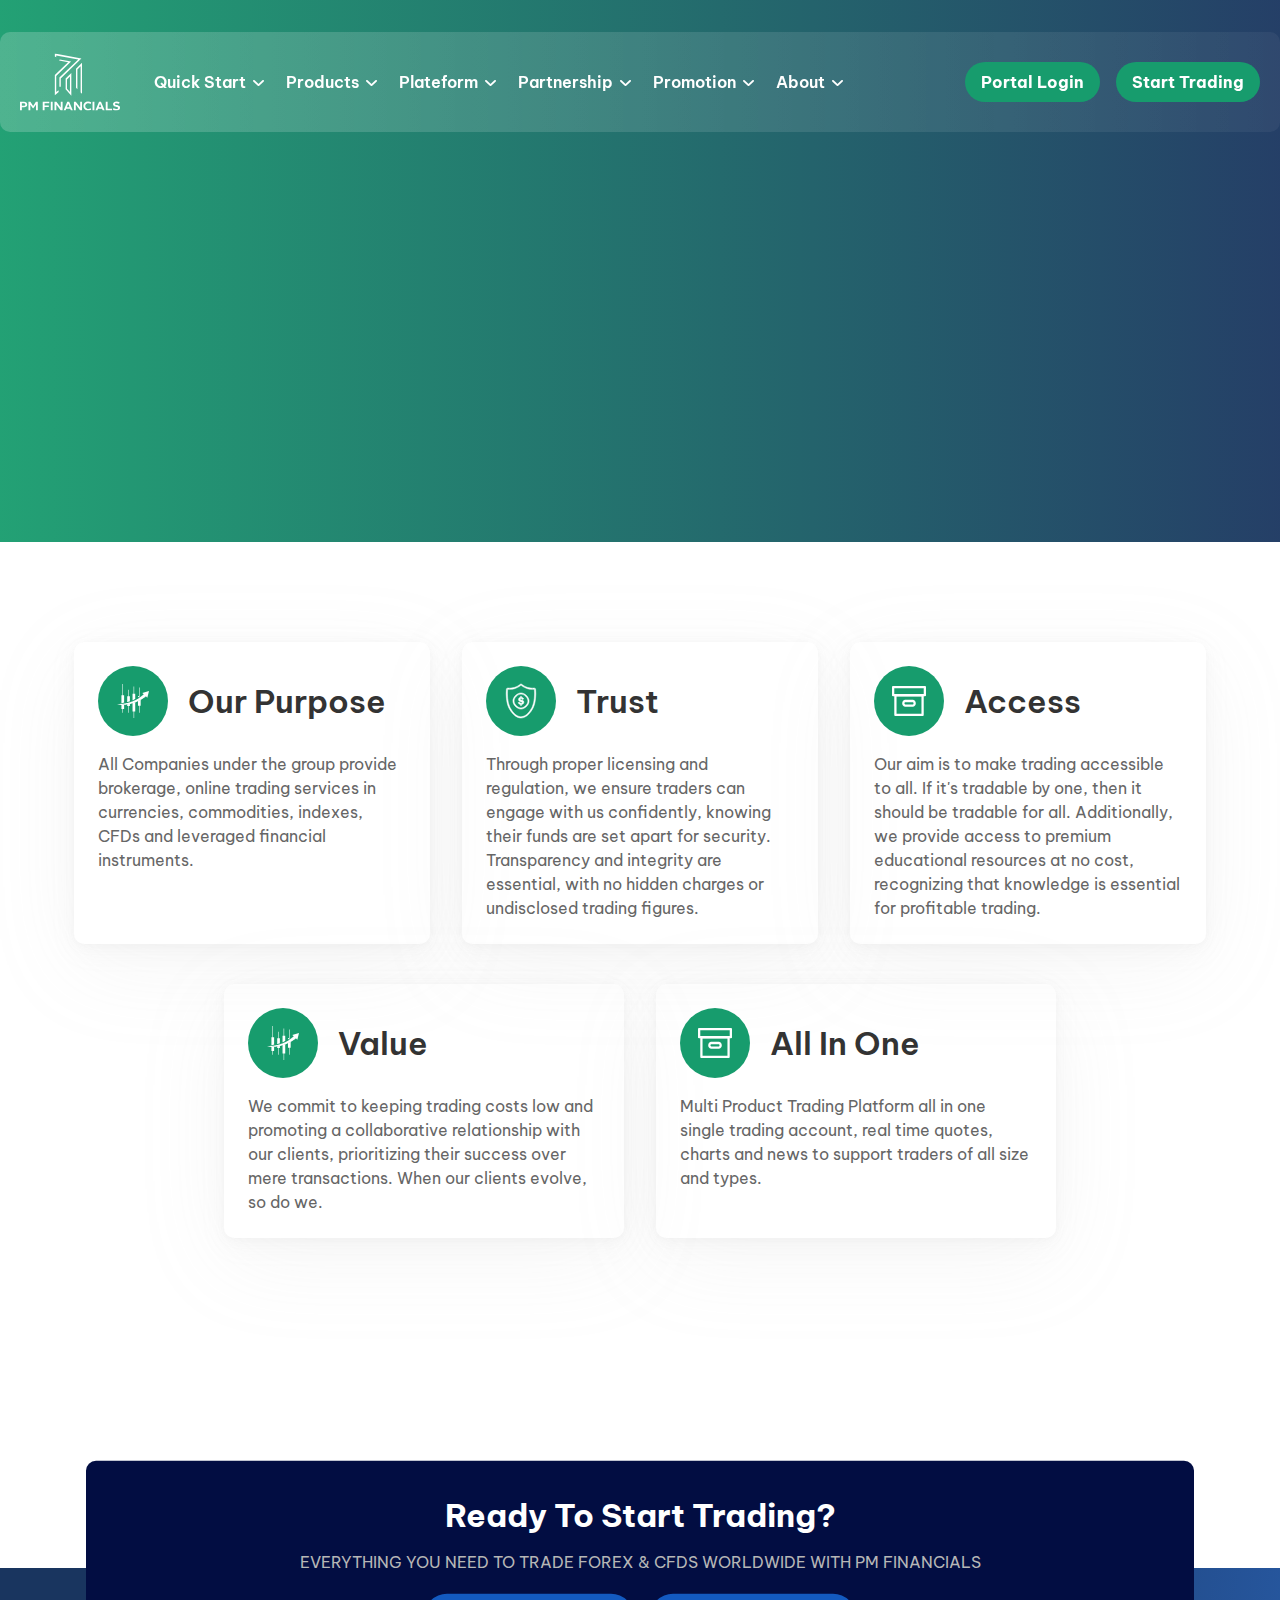
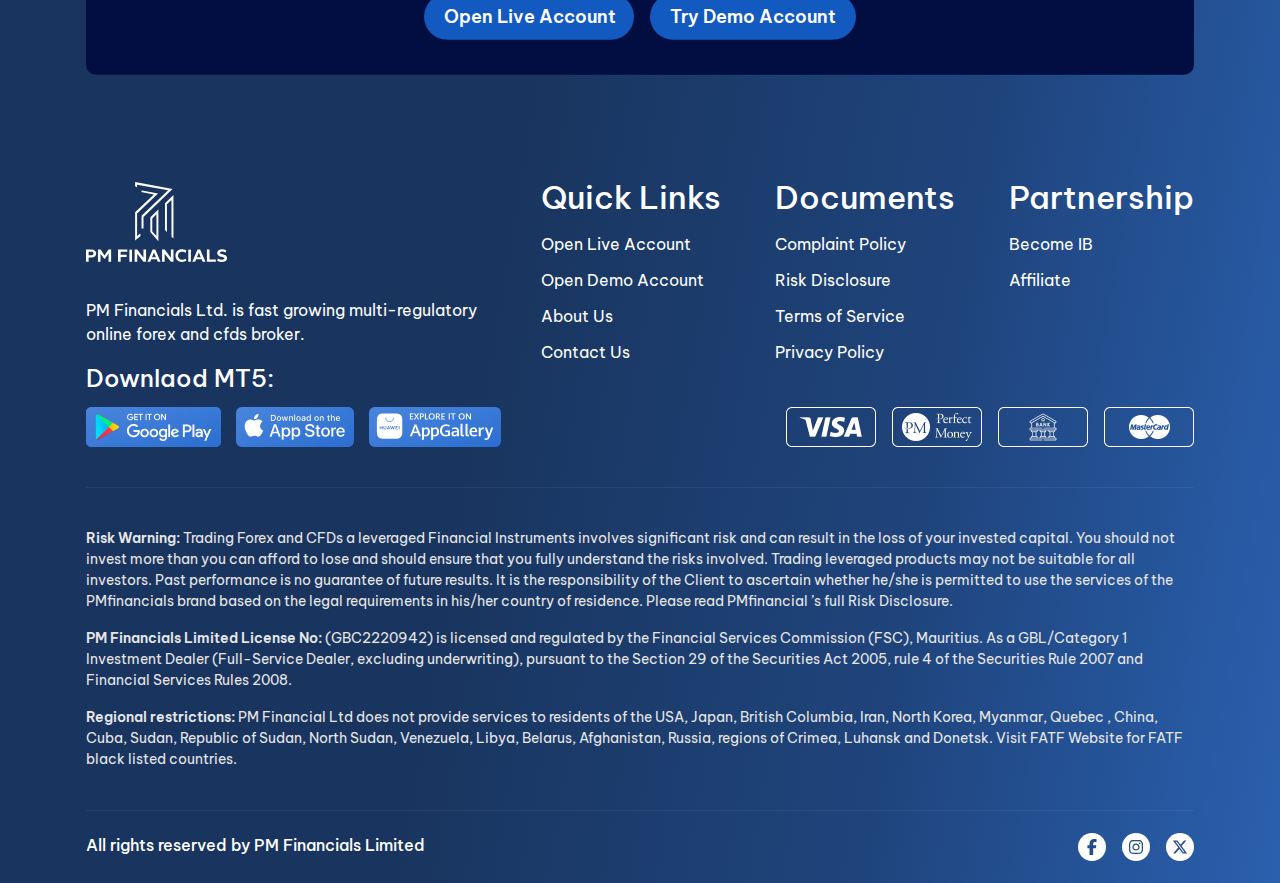
==== commit 516863b2: "about us page design change and style.min.css change" ====
--- a/about.html
+++ b/about.html
@@ -92,9 +92,13 @@
             color: #666666;
         }
 
+        @media only screen and (min-width: 992px) {
+            .about-page-wrapper .about-us-section .about-us .about-card {
+                max-width: 400px;
+            }
+        }
 
         /* FOOTER CSS START*/
-
         .footer-wrapper .footer-section {
             background: linear-gradient(99.85deg, #19355F 38.1%, #1F447C 70.59%, #2A60AF 100%);
         }
@@ -268,10 +272,7 @@
                 flex-wrap: wrap;
                 justify-content: center;
             }
-
-            .footer-wrapper .footer-section .main-footer .company-discr+div {
-                padding-bottom: 140px;
-            }
+ 
         }
 
         @media only screen and (min-width: 320px) {}
@@ -292,93 +293,331 @@
 </head>
 
 <body>
-    <!-- Scroll To Top Start-->
-    <button class="scroll-top scroll-to-target open d-flex" data-target="html">
-        <i class="fa-solid fa-chevron-up"></i>
-    </button>
-    <!-- Scroll To Top End -->
-    <div class="about-page-wrapper">
-        <div class="about-page-banner-section w-100"></div>
-        <div class="about-us-section text-center">
-            <div class="container">
-                <div class="about-us w-100 row gap-6 gap-xl-8 gap-xxl-11 mx-auto">
-                    <div class="about-card col-lg p-6">
-                        <div class="card-header d-flex align-items-center gap-3 gap-lg-5 pb-4">
-                            <div class="title-logo d-flex align-items-center justify-content-center">
-                                <svg width="36" height="36" viewBox="0 0 36 36" fill="none"
+    <div class="about-page-outer-wrapper">
+        <!-- header-section start -->
+        <header class="header-section a2-bg-0 header-section--secondary header-menu w-100 d-center">
+            <div class="outer-container d-center w-100">
+                <nav class="navbar a2-lg-bg py-0 navbar-expand-lg w-100 justify-content-between ">
+                    <div class="d-flex align-items-center gap-1 gap-lg-2 gap-xxl-3">
+                        <div class="d-flex align-items-center w-10">
+                            <button class="navbar-toggler ms-4" type="button" data-bs-toggle="collapse"
+                                aria-label="Navbar Toggler" data-bs-target="#navbar-content" aria-expanded="true"
+                                id="nav-icon3">
+                                <span></span><span></span><span></span><span></span>
+                            </button>
+                            <a href="index.html"
+                                class="navbar-brand m-0 p-0 d-flex align-items-center gap-5 gap-xl-5 me-2">
+                                <svg class="brand-logo" width="119" height="68" viewBox="0 0 119 68" fill="none"
                                     xmlns="http://www.w3.org/2000/svg">
-                                    <path
-                                        d="M23.0111 14.4345C23.0023 14.4389 22.9892 14.4477 22.9804 14.4522V12.9427H24.0568V4.62088H24.5929V12.9427H25.1377C25.0103 13.0401 24.8741 13.1463 24.7379 13.2437C24.5577 13.3721 24.3776 13.5005 24.1931 13.6333C24.1008 13.6997 24.0041 13.7661 23.9118 13.8324C23.8108 13.8988 23.7141 13.9652 23.6175 14.0316C23.4197 14.1644 23.2176 14.2972 23.0111 14.4345ZM13.3184 18.8123C13.4678 18.768 13.6172 18.7282 13.771 18.6839C13.9204 18.6396 14.0698 18.5954 14.2235 18.5511L14.3334 18.5157L14.3641 18.5113C14.3334 18.5157 14.3641 18.5068 14.3597 18.5113L14.3729 18.5024L14.4256 18.4847L14.6453 18.4139C14.7244 18.3873 14.8079 18.3608 14.887 18.3342V13.1818H13.7182V6.6438H13.1778V13.1818H12.198V19.1088C12.4221 19.0513 12.6462 18.9938 12.8659 18.9406C13.0108 18.9052 13.1646 18.8565 13.3184 18.8123ZM7.44391 19.9455L7.67239 19.9189L7.89647 19.8879C8.05025 19.8702 8.19964 19.8481 8.35343 19.8304C8.60387 19.8038 8.85871 19.764 9.11355 19.7241V12.1371H8.01071V1H7.47467V12.1371H6.42455V20.0384C6.46409 20.034 6.50364 20.0296 6.54758 20.0251C6.84196 19.9986 7.14513 19.972 7.44391 19.9455ZM17.9978 17.1346C18.134 17.0771 18.2658 17.0195 18.3976 16.962C18.5295 16.9 18.6613 16.838 18.7887 16.7761C19.2852 16.5459 19.7641 16.298 20.2299 16.059V10.6896H19.1534V3.60721H18.6173V10.6896H17.5408V17.3338C17.5584 17.325 17.576 17.3205 17.5936 17.3117C17.7298 17.2541 17.866 17.1966 17.9978 17.1346ZM27.2951 9.89728L28.6967 11.2474C28.6528 11.2916 28.6044 11.3359 28.5561 11.3802C28.4682 11.4598 28.3759 11.5395 28.2837 11.628C28.187 11.7166 28.086 11.8095 27.9805 11.9025C27.8707 11.9999 27.752 12.1017 27.6334 12.2035C27.3873 12.4115 27.1281 12.6373 26.8381 12.8675C26.6975 12.987 26.5481 13.1021 26.3943 13.226C26.2406 13.35 26.078 13.4695 25.9154 13.5978C25.7485 13.7218 25.5771 13.8546 25.4013 13.983C25.2256 14.1069 25.0454 14.2353 24.8565 14.3725C24.7642 14.4389 24.672 14.5053 24.5753 14.5717C24.4786 14.6381 24.382 14.7045 24.2809 14.7709C24.0832 14.8992 23.8855 15.0365 23.679 15.1693C23.2616 15.4304 22.831 15.7093 22.3784 15.9705C21.9259 16.2449 21.4513 16.4928 20.968 16.7628C20.4759 17.0107 19.975 17.2763 19.4521 17.5153C19.3203 17.5728 19.1929 17.6348 19.0611 17.7012C18.9293 17.7588 18.7975 17.8163 18.6613 17.8739C18.5295 17.9314 18.3976 17.9889 18.257 18.0509C18.1911 18.0819 18.1252 18.1085 18.0593 18.1394C17.989 18.166 17.9187 18.1926 17.8528 18.2235C17.576 18.3298 17.3036 18.4404 17.0224 18.5511C16.7412 18.6573 16.46 18.7592 16.1744 18.861C16.0338 18.9141 15.8888 18.9583 15.7438 19.0115C15.5988 19.0602 15.4538 19.1044 15.3088 19.1531L15.0935 19.2239L15.0364 19.2416L15.0276 19.2461L15.0232 19.2505H15.0144L15.0012 19.2549L14.887 19.2903C14.7376 19.3302 14.5838 19.3744 14.4344 19.4187L13.9819 19.5515C13.8325 19.5958 13.6743 19.6445 13.5293 19.6799C13.2349 19.7507 12.9405 19.8259 12.6418 19.9012C12.3518 19.9809 12.0442 20.0384 11.741 20.1004C11.5917 20.1314 11.4379 20.1624 11.2885 20.1933C11.1391 20.2288 10.9853 20.2642 10.8359 20.2863C10.2296 20.3837 9.62323 20.5032 9.01689 20.5696C8.86311 20.5873 8.71372 20.6094 8.56433 20.6271L8.33585 20.6581L8.10737 20.6847C7.8086 20.7112 7.50542 20.7378 7.21104 20.7644C7.06165 20.7776 6.91226 20.7953 6.76287 20.8042L2 21.3619L6.53879 21.8798C6.62666 21.8798 6.71015 21.8843 6.79802 21.8843C6.95181 21.8887 7.10559 21.8843 7.25937 21.8798C7.56694 21.8798 7.8789 21.8754 8.19086 21.871L8.42812 21.8621L8.66099 21.8489C8.81917 21.84 8.97295 21.8312 9.13552 21.8267C9.76383 21.8046 10.4009 21.7293 11.038 21.6762C11.1962 21.6629 11.3544 21.6408 11.517 21.6187C11.6751 21.601 11.8333 21.5788 11.9959 21.5567C12.3122 21.5169 12.633 21.4815 12.9537 21.4195C13.2745 21.3664 13.5952 21.3088 13.9204 21.2557C14.0829 21.2291 14.2323 21.1937 14.3861 21.1627C14.5399 21.1318 14.6937 21.0963 14.8475 21.0654C15.0012 21.0344 15.1594 20.999 15.3088 20.9724L15.4274 20.9458L15.4538 20.937L15.4977 20.9281L15.5592 20.9149L15.7921 20.8573C15.9459 20.8175 16.1041 20.7821 16.2579 20.7422C16.4116 20.7024 16.5698 20.667 16.7192 20.6227C17.0268 20.5342 17.3343 20.4501 17.6375 20.366C17.9407 20.2686 18.2395 20.1756 18.5382 20.0827C18.6129 20.0605 18.6876 20.034 18.7623 20.0119C18.837 19.9853 18.9073 19.9587 18.982 19.9366C19.127 19.8835 19.2764 19.8348 19.4214 19.7817C19.5664 19.7286 19.7114 19.6843 19.8564 19.6312C20.0014 19.5736 20.142 19.5205 20.2826 19.4674C20.8538 19.2593 21.403 19.0203 21.9478 18.7946C22.4839 18.5511 23.0067 18.3209 23.5076 18.073C24.0129 17.8296 24.4918 17.5728 24.962 17.325C25.1904 17.201 25.4145 17.0727 25.6386 16.9443C25.7485 16.8823 25.8583 16.8203 25.9681 16.7628C26.078 16.6964 26.179 16.6344 26.2845 16.568C26.4954 16.4441 26.7019 16.3201 26.904 16.2006C27.1017 16.0767 27.2907 15.9483 27.4796 15.8288C27.6685 15.7049 27.8531 15.5898 28.0288 15.4703C28.2046 15.3507 28.3715 15.2357 28.5341 15.1206C28.868 14.8992 29.1668 14.6779 29.4436 14.4743C29.5842 14.3681 29.7204 14.2751 29.8435 14.1777C29.9753 14.0803 30.0939 13.9829 30.2082 13.89C30.3268 13.8015 30.4322 13.7174 30.5377 13.6377C30.6387 13.558 30.7398 13.4783 30.8189 13.4119C30.8453 13.3942 30.8672 13.3765 30.8848 13.3588L32.3128 14.7355L34 7.98503L27.2951 9.89728Z"
-                                        fill="white" />
-                                    <path
-                                        d="M8.74447 21.6187C8.8675 21.6098 8.99053 21.6054 9.11355 21.601V25.9832H8.01071V29.8476H7.47467V25.9832H6.42455V21.8666V21.6452C6.57394 21.6497 6.72772 21.6541 6.87711 21.6541C7.03089 21.6585 7.18468 21.6541 7.33846 21.6497C7.65042 21.6497 7.96238 21.6408 8.27434 21.6408L8.38858 21.6364L8.50721 21.632L8.74447 21.6187ZM19.5005 19.5515C19.3555 19.6002 19.2061 19.6533 19.0611 19.702C18.9864 19.7286 18.9117 19.7551 18.8414 19.7817C18.7667 19.8038 18.692 19.8259 18.6173 19.8525C18.3185 19.9455 18.0198 20.0384 17.7166 20.1314C17.6595 20.1491 17.6024 20.1624 17.5408 20.1801V28.4001H18.6173V35H19.1578V28.4001H20.2342V19.2859C20.1332 19.3213 20.0365 19.3612 19.9355 19.3966C19.7949 19.4497 19.6455 19.4984 19.5005 19.5515ZM25.0411 17.0948C24.5709 17.3382 24.0964 17.5994 23.5867 17.8384C23.389 17.9358 23.1869 18.0332 22.9804 18.1306V22.7607H24.0568V29.8476H24.5929V22.7607H25.6694V16.7407C25.4629 16.8558 25.252 16.9753 25.0411 17.0948ZM13.9995 21.0211C13.6787 21.0786 13.358 21.1318 13.0372 21.1893C12.756 21.238 12.4792 21.2734 12.198 21.3088V23.0042H13.1778V29.6528H13.7182V23.0042H14.887V20.844C14.7464 20.8706 14.6102 20.9016 14.4696 20.9326C14.3114 20.9636 14.162 20.999 13.9995 21.0211Z"
-                                        fill="white" />
+                                    <g clip-path="url(#clip0_1_43)">
+                                        <path
+                                            d="M41.4546 49.6291V25.8046L57.2477 10.5618L46.5039 8.54897L47.2628 7.17809L60.7983 9.67777L43.1025 26.8138V45.8075L45.8074 43.8165L46.054 45.9381L41.4546 49.6291Z"
+                                            fill="white" />
+                                        <path
+                                            d="M48.5286 39.5869H46.8807V28.7422L69.3168 7.0992L43.0754 2.33104L43.1025 4.43904L41.4546 3.51968V0L73.0408 6.04656L48.5286 29.7541V39.5869Z"
+                                            fill="white" />
+                                        <path
+                                            d="M61.0937 50.407L54.2962 42.5843V29.92L61.0937 23.392V50.407ZM55.944 41.975L59.4458 46.0061V27.5128L55.944 30.9237V41.975Z"
+                                            fill="white" />
+                                        <path
+                                            d="M73.7997 48.0651L72.1491 46.6181L72.141 15.2402L68.3059 18.9774V42.4837L66.658 40.8299V18.1261L73.7997 11.1194V48.0651Z"
+                                            fill="white" />
+                                        <path
+                                            d="M0 57.4709H4.75935C5.89588 57.4709 6.81379 57.7755 7.51305 58.3848C7.857 58.6811 8.12994 59.0514 8.31154 59.4681C8.49314 59.8849 8.57874 60.3374 8.56195 60.792C8.57904 61.2526 8.49378 61.7112 8.31236 62.1346C8.13094 62.558 7.8579 62.9356 7.51305 63.24C6.81379 63.8638 5.89137 64.1748 4.7458 64.173H2.21163V67.7906H0V57.4709ZM4.64552 62.3179C5.08254 62.3424 5.51284 62.2017 5.85162 61.9235C6.00054 61.786 6.11737 61.6172 6.19374 61.4291C6.27011 61.241 6.30414 61.0383 6.2934 60.8355C6.30283 60.6329 6.2682 60.4306 6.19191 60.2427C6.11563 60.0548 5.99951 59.8858 5.85162 59.7475C5.5131 59.4686 5.08286 59.327 4.64552 59.3504H2.20621V62.3424L4.64552 62.3179Z"
+                                            fill="white" />
+                                        <path
+                                            d="M21.2057 57.4709V67.7878H19.0103L19.0672 60.8355L15.9259 65.329H15.3215L12.2236 60.9498L12.2778 67.7878H10.0824V57.4709H12.3347L15.6305 62.4594L18.8829 57.4709H21.2057Z"
+                                            fill="white" />
+                                        <path
+                                            d="M27.0356 57.4709H34.8522V59.3232H29.2472V61.9099H34.3156V63.7595H29.2472V67.7878H27.0356V57.4709Z"
+                                            fill="white" />
+                                        <path d="M36.6248 57.4709H38.8368V67.7878H36.6248V57.4709Z" fill="white" />
+                                        <path
+                                            d="M50.6833 57.4709V67.7878H48.4879L43.2353 60.9062L43.2488 67.7878H41.0372V57.4709H43.2353L48.4879 64.4259V57.4709H50.6833Z"
+                                            fill="white" />
+                                        <path
+                                            d="M56.2395 57.4709H58.4945L62.9448 67.7878H60.5652L59.7195 65.7669H55.0713L54.2582 67.7878H51.8758L56.2395 57.4709ZM58.9715 63.92L57.367 60.0059L55.7895 63.92H58.9715Z"
+                                            fill="white" />
+                                        <path
+                                            d="M73.8295 57.4709V67.7878H71.6315L66.3788 60.9062L66.3924 67.7878H64.1835V57.4709H66.3788L71.6315 64.4259V57.4709H73.8295Z"
+                                            fill="white" />
+                                        <path
+                                            d="M77.0115 66.523C75.987 65.5384 75.4847 64.241 75.5045 62.6307C75.4865 61.0205 75.9888 59.7221 77.0115 58.7357C78.0342 57.7492 79.3894 57.2578 81.077 57.2614C82.3599 57.2573 83.6218 57.5882 84.7387 58.2216L84.1343 60.0712C83.2355 59.5243 82.204 59.2364 81.1529 59.2389C80.6976 59.2217 80.2436 59.297 79.8181 59.4603C79.3925 59.6235 79.0042 59.8714 78.6765 60.1889C78.3487 60.5065 78.0883 60.8872 77.9108 61.3083C77.7332 61.7293 77.6423 62.182 77.6434 62.6392C77.6445 63.0964 77.7376 63.5487 77.9171 63.9689C78.0967 64.3891 78.359 64.7685 78.6882 65.0845C79.0175 65.4005 79.407 65.6464 79.8333 65.8076C80.2596 65.9688 80.714 66.0419 81.1691 66.0226C82.221 66.0148 83.2512 65.7215 84.1505 65.1739L84.7549 67.0262C83.6353 67.6666 82.3684 68.0023 81.0797 68C79.3921 68 78.036 67.5077 77.0115 66.523Z"
+                                            fill="white" />
+                                        <path d="M86.3188 57.4709H88.5308V67.7878H86.3188V57.4709Z" fill="white" />
+                                        <path
+                                            d="M94.1056 57.4709H96.3578L100.808 67.7878H98.4285L97.5721 65.7669H92.9374L92.1243 67.7878H89.7392L94.1056 57.4709ZM96.8376 63.92L95.2331 60.0059L93.6556 63.92H96.8376Z"
+                                            fill="white" />
+                                        <path d="M102.047 57.4709H104.259V65.9355H109.565V67.7878H102.047V57.4709Z"
+                                            fill="white" />
+                                        <path
+                                            d="M110.679 66.9392L111.3 65.0189C112.38 65.6854 113.621 66.0419 114.888 66.0498C115.349 66.0717 115.808 65.9723 116.219 65.7614C116.379 65.6745 116.51 65.5441 116.599 65.3852C116.688 65.2264 116.73 65.0457 116.721 64.8638C116.717 64.6983 116.663 64.5378 116.566 64.4037C116.469 64.2696 116.334 64.1683 116.179 64.1131C115.49 63.8486 114.781 63.6412 114.059 63.4929C113.701 63.4086 113.392 63.3216 113.129 63.2373C112.831 63.1374 112.54 63.0127 112.262 62.8646C111.975 62.719 111.713 62.528 111.487 62.2989C111.27 62.0598 111.099 61.7833 110.98 61.4829C110.841 61.1327 110.772 60.7583 110.777 60.3813C110.756 59.9305 110.85 59.4819 111.05 59.0775C111.25 58.6731 111.548 58.3262 111.918 58.0693C112.68 57.5253 113.674 57.2533 114.899 57.2533C116.149 57.2508 117.381 57.5513 118.49 58.1291L117.802 59.9515C116.87 59.4357 115.823 59.1635 114.758 59.16C114.322 59.1367 113.887 59.2306 113.498 59.432C113.362 59.5022 113.248 59.6097 113.17 59.742C113.091 59.8744 113.052 60.0262 113.056 60.18C113.058 60.3409 113.107 60.4978 113.197 60.6309C113.287 60.764 113.414 60.8674 113.563 60.928C114.126 61.1719 114.714 61.3543 115.317 61.472C115.731 61.5645 116.078 61.6542 116.36 61.744C116.692 61.8503 117.017 61.9803 117.33 62.1329C117.651 62.2785 117.948 62.472 118.211 62.7069C118.449 62.9403 118.641 63.2173 118.775 63.5229C118.934 63.8813 119.013 64.2703 119.005 64.6625C119.021 65.1385 118.92 65.611 118.71 66.038C118.5 66.4651 118.188 66.8335 117.802 67.1105C116.996 67.7035 115.969 68 114.72 68C113.307 67.9843 111.919 67.62 110.679 66.9392Z"
+                                            fill="white" />
+                                    </g>
+                                    <defs>
+                                        <clipPath id="clip0_1_43">
+                                            <rect width="119" height="68" fill="white" />
+                                        </clipPath>
+                                    </defs>
                                 </svg>
-                            </div>
-                            <div class="card-title">
-                                <h3 class="text-nowrap">Our Purpose</h3>
-                            </div>
-                        </div>
-                        <p class="text-start">
-                            All Companies under the group provide brokerage, online trading services in currencies,
-                            commodities, indexes, CFDs and leveraged financial instruments.
-                        </p>
+
+                                <!-- <img src="assets\img\White_Logo.png" class="logo small_logo d-sm-none" alt="logo">
+                                <img src="assets\img\White_Logo.png" class="logo d-none d-sm-flex" alt="logo"> -->
+                            </a>
+                        </div>
+                        <div class="nav_alt">
+                            <div class="right-area position-relative ms-0 d-center gap-1 gap-xl-4 d-lg-none">
+                                <div class="single-item">
+                                    <a href="partnership.html"
+                                        class="rotate_eff flex-nowrap py-1 px-2 px-xl-3 d-center gap-1 fw-bold nw1-color">
+                                        Partnership <i class="ti ti-arrow-right fs-six-up"></i></a>
+                                </div>
+                                <div class="single-item">
+                                    <a href="portal_login.html"
+                                        class="cmn-btn fw-bold py-2 px-2 px-sm-3 px-lg-4 align-items-center gap-1">
+                                        Portal
+                                        Login <i class="ti ti-arrow-right fw-semibold fs-six-up"></i></a>
+                                </div>
+                                <div class="single-item">
+                                    <a href="start_trading.html"
+                                        class="cmn-btn fw-bold py-2 px-2 px-sm-3 px-lg-4 align-items-center gap-1">
+                                        Start
+                                        Trading <i class="ti ti-arrow-right fw-semibold fs-six-up"></i></a>
+                                </div>
+                            </div>
+                        </div>
+                        <div class="collapse navbar-collapse justify-content-start" id="navbar-content">
+                            <ul class="navbar-nav gap-1 gap-lg-2 gap-xxl-2  align-self-center">
+                                <li class="dropdown show-dropdown">
+                                    <button type="button" aria-label="Navbar Dropdown Button"
+                                        class="dropdown-toggle dropdown-nav active">Quick Start</button>
+                                    <ul class="dropdown-menu">
+                                        <li><a class="dropdown-item" href="index.html">Open Live Account</a></li>
+                                        <li><a class="dropdown-item" href="index-2.html">Open Demo Account</a></li>
+                                        <li><a class="dropdown-item" href="index-2.html">Deposites & Withdrawls</a></li>
+                                    </ul>
+                                </li>
+                                <li class="dropdown show-dropdown">
+                                    <button type="button" aria-label="Navbar Dropdown Button"
+                                        class="dropdown-toggle dropdown-nav">Products</button>
+                                    <ul class="dropdown-menu">
+                                        <li><a class="dropdown-item" href="market.html">Forex</a></li>
+                                        <li><a class="dropdown-item" href="market-details.html">Precious metals</a></li>
+                                        <li><a class="dropdown-item" href="market-details.html">Energies</a></li>
+                                        <li><a class="dropdown-item" href="market-details.html">Indices</a></li>
+                                        <li><a class="dropdown-item" href="market-details.html">Shares</a></li>
+                                        <li><a class="dropdown-item" href="market-details.html">Commodities</a></li>
+                                    </ul>
+                                </li>
+                                <li class="dropdown show-dropdown">
+                                    <button type="button" aria-label="Navbar Dropdown Button"
+                                        class="dropdown-toggle dropdown-nav">Plateform</button>
+                                    <ul class="dropdown-menu">
+                                        <li><a class="dropdown-item" href="about.html">MT5 Desktop</a></li>
+                                        <li><a class="dropdown-item" href="team.html">MT5 Mobile</a></li>
+                                    </ul>
+                                </li>
+                                <li class="dropdown show-dropdown">
+                                    <button type="button" aria-label="Navbar Dropdown Button"
+                                        class="dropdown-toggle dropdown-nav">Partnership</button>
+                                    <ul class="dropdown-menu">
+                                        <li><a class="dropdown-item" href="about.html">Introducing Broker</a></li>
+                                        <li><a class="dropdown-item" href="team.html">Affiliate Partner</a></li>
+                                    </ul>
+                                </li>
+                                <li class="dropdown show-dropdown">
+                                    <button type="button" aria-label="Navbar Dropdown Button"
+                                        class="dropdown-toggle dropdown-nav">Promotion</button>
+                                    <ul class="dropdown-menu">
+                                        <li><a class="dropdown-item" href="about.html">Refer a Friend</a></li>
+                                    </ul>
+                                </li>
+                                <li class="dropdown show-dropdown">
+                                    <button type="button" aria-label="Navbar Dropdown Button"
+                                        class="dropdown-toggle dropdown-nav">About</button>
+                                    <ul class="dropdown-menu">
+                                        <li><a class="dropdown-item" href="legal-docs.html">About Us</a></li>
+                                        <li><a class="dropdown-item" href="customers.html">Contact Us</a></li>
+                                        <li><a class="dropdown-item" href="roadmap.html">Welcome Bonus</a></li>
+                                    </ul>
+                                </li>
+                            </ul>
+                        </div>
                     </div>
-                    <div class="about-card col-lg p-6">
-                        <div class="card-header d-flex align-items-center gap-3 gap-lg-5 pb-4">
-                            <div class="title-logo d-flex align-items-center justify-content-center">
-                                <svg width="36" height="36" viewBox="0 0 36 36" fill="none"
-                                    xmlns="http://www.w3.org/2000/svg">
-                                    <path
-                                        d="M19.2017 19.4432C19.2017 19.6469 19.1079 19.8195 18.9249 19.9612C18.7374 20.1029 18.4561 20.1737 18.0811 20.1737C17.3043 20.1737 16.8267 19.8505 16.6525 19.2042L15.1347 19.5495C15.4204 20.6872 16.2284 21.3247 17.5588 21.462V22.5023H18.4427V21.462C19.2597 21.3867 19.8668 21.1211 20.2686 20.674C20.6704 20.2224 20.8713 19.7177 20.8713 19.1599C20.8713 18.757 20.7597 18.394 20.532 18.0664C20.3043 17.7388 20.0231 17.5042 19.6927 17.3536C19.3579 17.2076 18.8356 17.0659 18.1168 16.9198C17.6927 16.8357 17.4159 16.7383 17.2954 16.6232C17.1749 16.5081 17.1124 16.362 17.1124 16.1938C17.1124 15.7776 17.4383 15.5695 18.0856 15.5695C18.6972 15.5695 19.099 15.844 19.2865 16.393L20.6793 15.9326C20.3267 14.9586 19.5811 14.4141 18.4427 14.3078V13.4534H17.5588V14.3211C16.9517 14.3919 16.4561 14.6354 16.0722 15.0383C15.6883 15.4456 15.4963 15.9326 15.4963 16.5036C15.4963 16.9906 15.6481 17.4201 15.9517 17.7831C16.2597 18.1505 16.9338 18.4383 17.9784 18.6552C18.465 18.7482 18.7865 18.8544 18.9517 18.9651C19.1213 19.0802 19.2017 19.2396 19.2017 19.4432ZM18.0008 11.1164C14.7329 11.1164 11.0677 14.7638 11.0677 18.0177C11.0677 21.2672 14.7329 24.9146 18.0008 24.9146C21.2731 24.9146 24.9338 21.2672 24.9338 18.0177C24.9338 14.7638 21.2731 11.1164 18.0008 11.1164ZM18.0008 26.0612C14.0945 26.0612 9.9204 21.9003 9.9204 18.0177C9.9204 14.1307 14.0945 9.97422 18.0008 9.97422C21.907 9.97422 26.0856 14.1307 26.0856 18.0177C26.0856 21.9003 21.907 26.0612 18.0008 26.0612ZM4.64362 6.3612C4.63915 6.3612 4.63915 6.36563 4.63915 6.37005C4.24183 9.42474 4.45165 12.7318 4.67933 15.2729C4.97397 18.5622 5.63915 21.3513 6.71505 23.7995C6.81772 24.043 6.92933 24.282 7.0454 24.5167C8.28648 27.0755 9.95612 29.2979 12.0052 31.1263C12.1347 31.2414 12.2642 31.3521 12.3892 31.4583C13.9159 32.7156 15.6168 33.4992 17.3133 33.7162C18.8624 33.9198 20.6838 33.4151 22.4472 32.3039C22.849 32.0516 23.2418 31.7638 23.6124 31.4583C23.7418 31.3521 23.8713 31.2414 24.0008 31.1263C26.0499 29.2979 27.7195 27.0755 28.9606 24.5167C29.0722 24.282 29.1838 24.043 29.2909 23.7995C30.3668 21.3513 31.032 18.5622 31.3267 15.2729C31.5543 12.7318 31.7642 9.42032 31.3624 6.37005C31.3624 6.36563 31.3624 6.3612 31.3624 6.3612C31.3445 6.35677 31.3177 6.35677 31.2865 6.35677C30.7999 6.33021 30.3177 6.33907 29.8043 6.35235C29.1838 6.36563 28.5454 6.37891 27.9025 6.32578C26.7597 6.23281 25.6168 6.02474 24.5052 5.70157C22.3133 5.07292 20.2284 3.99271 18.474 2.58932L18.4383 2.56276C18.34 2.47865 18.1034 2.29271 18.0008 2.275C17.9025 2.29271 17.6704 2.47865 17.5722 2.55391L17.532 2.58932C15.7775 3.99271 13.6927 5.07292 11.5008 5.70157C10.3892 6.02474 9.2463 6.23281 8.10344 6.32578C7.46058 6.37891 6.82219 6.36563 6.20165 6.35235C5.68826 6.33907 5.20612 6.33021 4.71951 6.35677C4.68826 6.35677 4.66147 6.35677 4.64362 6.3612ZM17.9918 34.9867C17.7061 34.9867 17.4293 34.969 17.157 34.9336C15.224 34.6857 13.3043 33.8091 11.6034 32.4013C11.465 32.2862 11.3222 32.1622 11.1838 32.0383C9.00969 30.1037 7.24629 27.7529 5.9338 25.0479C5.81326 24.8 5.69719 24.5477 5.58558 24.2909C4.45612 21.7188 3.75969 18.8057 3.45165 15.3792C3.21951 12.776 3.00076 9.38047 3.4204 6.21068C3.43826 6.05573 3.47844 5.76797 3.68826 5.52448C3.9963 5.16146 4.46058 5.13932 4.65701 5.13047C5.18826 5.10391 5.71505 5.11719 6.22844 5.12604C6.84005 5.13932 7.42487 5.15261 8.00522 5.10391C9.06326 5.01979 10.1258 4.825 11.157 4.52839C13.1927 3.93958 15.1302 2.93906 16.7597 1.63307L16.7954 1.60208C17.0856 1.36745 17.5275 1.01328 18.0722 1.0487C18.5588 1.07969 18.9517 1.39844 19.215 1.61094L19.2463 1.63307C20.8758 2.93906 22.8088 3.93958 24.8445 4.52839C25.8802 4.825 26.9427 5.01979 28.0008 5.10391C28.5811 5.15261 29.1615 5.13932 29.7775 5.12604C30.2909 5.11719 30.8177 5.10391 31.349 5.13047C31.5454 5.13932 32.0097 5.16146 32.3177 5.52448C32.5275 5.76797 32.5677 6.05573 32.5856 6.21068C33.0008 9.38047 32.7865 12.776 32.5543 15.3792C32.2463 18.8057 31.5499 21.7188 30.4204 24.2909C30.3088 24.5477 30.1927 24.8 30.0722 25.0479C28.7597 27.7529 26.9918 30.1037 24.8222 32.0383C24.6793 32.1622 24.5409 32.2862 24.4025 32.4013C23.9918 32.7422 23.5543 33.0565 23.1079 33.3399C21.4025 34.4156 19.6168 34.9867 17.9918 34.9867Z"
-                                        fill="white" stroke="white" stroke-width="0.5" />
-                                </svg>
-                            </div>
-                            <div class="card-title">
-                                <h3 class="text-nowrap">Funds Security</h3>
-                            </div>
-                        </div>
-                        <p class="text-start">
-                            In addition to stricken regulatory and financial auditing standard the company has
-                            exceptional clients funds safety with segregated Client Money accounts.
-                        </p>
+                    <div
+                        class="right-area position-relative  ms-0 d-center gap-3 gap-xl-4 d-none d-lg-flex justify-content-end">
+                        <div class="single-item">
+                            <a href="partnership.html"
+                                class="cmn-btn fw-bold py-2 px-2 px-sm-3 px-lg-4 align-items-center gap-1">
+                                Partnership</a>
+                        </div>
+                        <div class="single-item">
+                            <a href="portal-login.html"
+                                class="cmn-btn fw-bold py-2 px-2 px-sm-3 px-lg-4 align-items-center gap-1"> Portal
+                                Login</a>
+                        </div>
+                        <div class="single-item">
+                            <a href="start-trading.html"
+                                class="cmn-btn fw-bold py-2 px-2 px-sm-3 px-lg-4 align-items-center gap-1"> Start
+                                Trading</a>
+                        </div>
                     </div>
-                    <div class="about-card col-lg p-6">
-                        <div class="card-header d-flex align-items-center gap-3 gap-lg-5 pb-4">
-                            <div class="title-logo d-flex align-items-center justify-content-center">
-                                <svg width="36" height="36" viewBox="0 0 36 36" fill="none"
-                                    xmlns="http://www.w3.org/2000/svg">
-                                    <mask id="mask0_38_771" style="mask-type:luminance" maskUnits="userSpaceOnUse" x="1"
-                                        y="3" width="34" height="11">
-                                        <path d="M1 3H35V13.5625H1V3Z" fill="white" />
-                                    </mask>
-                                    <g mask="url(#mask0_38_771)">
-                                        <path
-                                            d="M33.8577 13.3839H2.14209C1.99157 13.3839 1.8499 13.3527 1.70824 13.2946C1.571 13.2366 1.44704 13.1518 1.34079 13.0446C1.23454 12.9375 1.15485 12.8125 1.0973 12.6696C1.03975 12.5313 1.01318 12.3839 1.01318 12.2277V4.15179C1.01318 4 1.03975 3.85268 1.0973 3.70982C1.15485 3.56696 1.23454 3.44643 1.34079 3.33482C1.44704 3.22768 1.571 3.14286 1.70824 3.08482C1.8499 3.02679 1.99157 3 2.14209 3H33.8577C34.0038 3 34.1499 3.02679 34.2871 3.08482C34.4288 3.14286 34.5483 3.22768 34.6546 3.33482C34.7608 3.44643 34.845 3.56696 34.9025 3.70982C34.9601 3.85268 34.9866 4 34.9866 4.15179V12.2277C34.9866 12.3839 34.9601 12.5313 34.9025 12.6696C34.845 12.8125 34.7608 12.9375 34.6546 13.0446C34.5483 13.1518 34.4288 13.2366 34.2871 13.2946C34.1499 13.3527 34.0038 13.3839 33.8577 13.3839ZM3.27542 11.0759H32.7244V5.30804H3.27542V11.0759Z"
-                                            fill="white" />
-                                    </g>
-                                    <mask id="mask1_38_771" style="mask-type:luminance" maskUnits="userSpaceOnUse" x="2"
-                                        y="10" width="32" height="23">
-                                        <path d="M2.41699 10.1339H33.017V33H2.41699V10.1339Z" fill="white" />
-                                    </mask>
-                                    <g mask="url(#mask1_38_771)">
-                                        <path
-                                            d="M31.592 33H4.4097C4.25918 33 4.11309 32.9732 3.97585 32.9107C3.83861 32.8527 3.71465 32.7723 3.6084 32.6607C3.50215 32.5536 3.42246 32.4286 3.36491 32.2902C3.30736 32.1473 3.27637 32 3.27637 31.8482V12.2277C3.27637 12.0759 3.30736 11.9285 3.36491 11.7857C3.42246 11.6473 3.50215 11.5223 3.6084 11.4152C3.71465 11.3035 3.83861 11.2232 3.97585 11.1652C4.11309 11.1027 4.25918 11.0759 4.4097 11.0759H31.592C31.7425 11.0759 31.8842 11.1027 32.0258 11.1652C32.1631 11.2232 32.287 11.3035 32.3933 11.4152C32.4995 11.5223 32.5792 11.6473 32.6368 11.7857C32.6943 11.9285 32.7253 12.0759 32.7253 12.2277V31.8482C32.7253 32 32.6943 32.1473 32.6368 32.2902C32.5792 32.4286 32.4995 32.5536 32.3933 32.6607C32.287 32.7723 32.1631 32.8527 32.0258 32.9107C31.8842 32.9732 31.7425 33 31.592 33ZM5.54303 30.6919H30.4587V13.3839H5.54303V30.6919Z"
-                                            fill="white" />
-                                    </g>
-                                    <path
-                                        d="M21.3957 23.7678H14.6002C14.153 23.7678 13.7192 23.683 13.303 23.5044C12.8869 23.3303 12.5194 23.0803 12.2007 22.7544C11.8819 22.4285 11.634 22.058 11.4614 21.6339C11.2887 21.2098 11.2046 20.7678 11.2046 20.308C11.2046 19.8482 11.2887 19.4062 11.4614 18.9821C11.634 18.558 11.8819 18.183 12.2007 17.8571C12.5194 17.5357 12.8869 17.2857 13.303 17.1071C13.7192 16.933 14.153 16.8437 14.6002 16.8437H21.3957C21.8473 16.8437 22.2812 16.933 22.6973 17.1071C23.1134 17.2857 23.4809 17.5357 23.7996 17.8571C24.1184 18.183 24.3663 18.558 24.5345 18.9821C24.7072 19.4062 24.7957 19.8482 24.7957 20.308C24.7957 20.7678 24.7072 21.2098 24.5345 21.6339C24.3663 22.058 24.1184 22.4285 23.7996 22.7544C23.4809 23.0803 23.1134 23.3303 22.6973 23.5044C22.2812 23.683 21.8473 23.7678 21.3957 23.7678ZM14.6002 19.1518C14.4541 19.1518 14.308 19.183 14.1707 19.241C14.0291 19.2991 13.9095 19.3839 13.8033 19.491C13.697 19.5982 13.6129 19.7232 13.5554 19.866C13.4978 20.0089 13.4713 20.1562 13.4713 20.308C13.4713 20.4598 13.4978 20.6071 13.5554 20.75C13.6129 20.8884 13.697 21.0134 13.8033 21.1205C13.9095 21.2321 14.0291 21.3125 14.1707 21.375C14.308 21.433 14.4541 21.4598 14.6002 21.4598H21.3957C21.5463 21.4598 21.6924 21.433 21.8296 21.375C21.9713 21.3125 22.0908 21.2321 22.197 21.125C22.3033 21.0134 22.3874 20.8884 22.445 20.75C22.5025 20.6071 22.5291 20.4598 22.5291 20.308C22.5291 20.1562 22.5025 20.0089 22.445 19.866C22.3874 19.7232 22.3033 19.5982 22.197 19.491C22.0908 19.3839 21.9713 19.2991 21.8296 19.241C21.6924 19.183 21.5463 19.1518 21.3957 19.1518H14.6002Z"
-                                        fill="white" />
-                                </svg>
-                            </div>
-                            <div class="card-title">
-                                <h3 class="text-nowrap">All In One</h3>
-                            </div>
-                        </div>
-                        <p class="text-start">
-                            Multi Product Trading Platform all in one single trading account, real time quotes, charts
-                            and news to support traders of all size and types.
-                        </p>
+                </nav>
+            </div>
+        </header>
+        <!-- header-section end -->
+        <div class="about-page-wrapper">
+            <div class="about-page-banner-section w-100"></div>
+            <div class="about-us-section text-center">
+                <div class="container">
+                    <div class="about-us w-100 mx-auto d-flex flex-column gap-10">
+                        <div class="row gap-6 gap-xl-8 gap-xxl-11">
+                            <div class="about-card col-lg p-6">
+                                <div class="card-header d-flex align-items-center gap-3 gap-lg-5 pb-4">
+                                    <div class="title-logo d-flex align-items-center justify-content-center">
+                                        <svg width="36" height="36" viewBox="0 0 36 36" fill="none"
+                                            xmlns="http://www.w3.org/2000/svg">
+                                            <path
+                                                d="M23.0111 14.4345C23.0023 14.4389 22.9892 14.4477 22.9804 14.4522V12.9427H24.0568V4.62088H24.5929V12.9427H25.1377C25.0103 13.0401 24.8741 13.1463 24.7379 13.2437C24.5577 13.3721 24.3776 13.5005 24.1931 13.6333C24.1008 13.6997 24.0041 13.7661 23.9118 13.8324C23.8108 13.8988 23.7141 13.9652 23.6175 14.0316C23.4197 14.1644 23.2176 14.2972 23.0111 14.4345ZM13.3184 18.8123C13.4678 18.768 13.6172 18.7282 13.771 18.6839C13.9204 18.6396 14.0698 18.5954 14.2235 18.5511L14.3334 18.5157L14.3641 18.5113C14.3334 18.5157 14.3641 18.5068 14.3597 18.5113L14.3729 18.5024L14.4256 18.4847L14.6453 18.4139C14.7244 18.3873 14.8079 18.3608 14.887 18.3342V13.1818H13.7182V6.6438H13.1778V13.1818H12.198V19.1088C12.4221 19.0513 12.6462 18.9938 12.8659 18.9406C13.0108 18.9052 13.1646 18.8565 13.3184 18.8123ZM7.44391 19.9455L7.67239 19.9189L7.89647 19.8879C8.05025 19.8702 8.19964 19.8481 8.35343 19.8304C8.60387 19.8038 8.85871 19.764 9.11355 19.7241V12.1371H8.01071V1H7.47467V12.1371H6.42455V20.0384C6.46409 20.034 6.50364 20.0296 6.54758 20.0251C6.84196 19.9986 7.14513 19.972 7.44391 19.9455ZM17.9978 17.1346C18.134 17.0771 18.2658 17.0195 18.3976 16.962C18.5295 16.9 18.6613 16.838 18.7887 16.7761C19.2852 16.5459 19.7641 16.298 20.2299 16.059V10.6896H19.1534V3.60721H18.6173V10.6896H17.5408V17.3338C17.5584 17.325 17.576 17.3205 17.5936 17.3117C17.7298 17.2541 17.866 17.1966 17.9978 17.1346ZM27.2951 9.89728L28.6967 11.2474C28.6528 11.2916 28.6044 11.3359 28.5561 11.3802C28.4682 11.4598 28.3759 11.5395 28.2837 11.628C28.187 11.7166 28.086 11.8095 27.9805 11.9025C27.8707 11.9999 27.752 12.1017 27.6334 12.2035C27.3873 12.4115 27.1281 12.6373 26.8381 12.8675C26.6975 12.987 26.5481 13.1021 26.3943 13.226C26.2406 13.35 26.078 13.4695 25.9154 13.5978C25.7485 13.7218 25.5771 13.8546 25.4013 13.983C25.2256 14.1069 25.0454 14.2353 24.8565 14.3725C24.7642 14.4389 24.672 14.5053 24.5753 14.5717C24.4786 14.6381 24.382 14.7045 24.2809 14.7709C24.0832 14.8992 23.8855 15.0365 23.679 15.1693C23.2616 15.4304 22.831 15.7093 22.3784 15.9705C21.9259 16.2449 21.4513 16.4928 20.968 16.7628C20.4759 17.0107 19.975 17.2763 19.4521 17.5153C19.3203 17.5728 19.1929 17.6348 19.0611 17.7012C18.9293 17.7588 18.7975 17.8163 18.6613 17.8739C18.5295 17.9314 18.3976 17.9889 18.257 18.0509C18.1911 18.0819 18.1252 18.1085 18.0593 18.1394C17.989 18.166 17.9187 18.1926 17.8528 18.2235C17.576 18.3298 17.3036 18.4404 17.0224 18.5511C16.7412 18.6573 16.46 18.7592 16.1744 18.861C16.0338 18.9141 15.8888 18.9583 15.7438 19.0115C15.5988 19.0602 15.4538 19.1044 15.3088 19.1531L15.0935 19.2239L15.0364 19.2416L15.0276 19.2461L15.0232 19.2505H15.0144L15.0012 19.2549L14.887 19.2903C14.7376 19.3302 14.5838 19.3744 14.4344 19.4187L13.9819 19.5515C13.8325 19.5958 13.6743 19.6445 13.5293 19.6799C13.2349 19.7507 12.9405 19.8259 12.6418 19.9012C12.3518 19.9809 12.0442 20.0384 11.741 20.1004C11.5917 20.1314 11.4379 20.1624 11.2885 20.1933C11.1391 20.2288 10.9853 20.2642 10.8359 20.2863C10.2296 20.3837 9.62323 20.5032 9.01689 20.5696C8.86311 20.5873 8.71372 20.6094 8.56433 20.6271L8.33585 20.6581L8.10737 20.6847C7.8086 20.7112 7.50542 20.7378 7.21104 20.7644C7.06165 20.7776 6.91226 20.7953 6.76287 20.8042L2 21.3619L6.53879 21.8798C6.62666 21.8798 6.71015 21.8843 6.79802 21.8843C6.95181 21.8887 7.10559 21.8843 7.25937 21.8798C7.56694 21.8798 7.8789 21.8754 8.19086 21.871L8.42812 21.8621L8.66099 21.8489C8.81917 21.84 8.97295 21.8312 9.13552 21.8267C9.76383 21.8046 10.4009 21.7293 11.038 21.6762C11.1962 21.6629 11.3544 21.6408 11.517 21.6187C11.6751 21.601 11.8333 21.5788 11.9959 21.5567C12.3122 21.5169 12.633 21.4815 12.9537 21.4195C13.2745 21.3664 13.5952 21.3088 13.9204 21.2557C14.0829 21.2291 14.2323 21.1937 14.3861 21.1627C14.5399 21.1318 14.6937 21.0963 14.8475 21.0654C15.0012 21.0344 15.1594 20.999 15.3088 20.9724L15.4274 20.9458L15.4538 20.937L15.4977 20.9281L15.5592 20.9149L15.7921 20.8573C15.9459 20.8175 16.1041 20.7821 16.2579 20.7422C16.4116 20.7024 16.5698 20.667 16.7192 20.6227C17.0268 20.5342 17.3343 20.4501 17.6375 20.366C17.9407 20.2686 18.2395 20.1756 18.5382 20.0827C18.6129 20.0605 18.6876 20.034 18.7623 20.0119C18.837 19.9853 18.9073 19.9587 18.982 19.9366C19.127 19.8835 19.2764 19.8348 19.4214 19.7817C19.5664 19.7286 19.7114 19.6843 19.8564 19.6312C20.0014 19.5736 20.142 19.5205 20.2826 19.4674C20.8538 19.2593 21.403 19.0203 21.9478 18.7946C22.4839 18.5511 23.0067 18.3209 23.5076 18.073C24.0129 17.8296 24.4918 17.5728 24.962 17.325C25.1904 17.201 25.4145 17.0727 25.6386 16.9443C25.7485 16.8823 25.8583 16.8203 25.9681 16.7628C26.078 16.6964 26.179 16.6344 26.2845 16.568C26.4954 16.4441 26.7019 16.3201 26.904 16.2006C27.1017 16.0767 27.2907 15.9483 27.4796 15.8288C27.6685 15.7049 27.8531 15.5898 28.0288 15.4703C28.2046 15.3507 28.3715 15.2357 28.5341 15.1206C28.868 14.8992 29.1668 14.6779 29.4436 14.4743C29.5842 14.3681 29.7204 14.2751 29.8435 14.1777C29.9753 14.0803 30.0939 13.9829 30.2082 13.89C30.3268 13.8015 30.4322 13.7174 30.5377 13.6377C30.6387 13.558 30.7398 13.4783 30.8189 13.4119C30.8453 13.3942 30.8672 13.3765 30.8848 13.3588L32.3128 14.7355L34 7.98503L27.2951 9.89728Z"
+                                                fill="white" />
+                                            <path
+                                                d="M8.74447 21.6187C8.8675 21.6098 8.99053 21.6054 9.11355 21.601V25.9832H8.01071V29.8476H7.47467V25.9832H6.42455V21.8666V21.6452C6.57394 21.6497 6.72772 21.6541 6.87711 21.6541C7.03089 21.6585 7.18468 21.6541 7.33846 21.6497C7.65042 21.6497 7.96238 21.6408 8.27434 21.6408L8.38858 21.6364L8.50721 21.632L8.74447 21.6187ZM19.5005 19.5515C19.3555 19.6002 19.2061 19.6533 19.0611 19.702C18.9864 19.7286 18.9117 19.7551 18.8414 19.7817C18.7667 19.8038 18.692 19.8259 18.6173 19.8525C18.3185 19.9455 18.0198 20.0384 17.7166 20.1314C17.6595 20.1491 17.6024 20.1624 17.5408 20.1801V28.4001H18.6173V35H19.1578V28.4001H20.2342V19.2859C20.1332 19.3213 20.0365 19.3612 19.9355 19.3966C19.7949 19.4497 19.6455 19.4984 19.5005 19.5515ZM25.0411 17.0948C24.5709 17.3382 24.0964 17.5994 23.5867 17.8384C23.389 17.9358 23.1869 18.0332 22.9804 18.1306V22.7607H24.0568V29.8476H24.5929V22.7607H25.6694V16.7407C25.4629 16.8558 25.252 16.9753 25.0411 17.0948ZM13.9995 21.0211C13.6787 21.0786 13.358 21.1318 13.0372 21.1893C12.756 21.238 12.4792 21.2734 12.198 21.3088V23.0042H13.1778V29.6528H13.7182V23.0042H14.887V20.844C14.7464 20.8706 14.6102 20.9016 14.4696 20.9326C14.3114 20.9636 14.162 20.999 13.9995 21.0211Z"
+                                                fill="white" />
+                                        </svg>
+                                    </div>
+                                    <div class="card-title">
+                                        <h3 class="text-nowrap">Our Purpose</h3>
+                                    </div>
+                                </div>
+                                <p class="text-start">
+                                    All Companies under the group provide brokerage, online trading services in
+                                    currencies,
+                                    commodities, indexes, CFDs and leveraged financial instruments.
+                                </p>
+                            </div>
+                            <div class="about-card col-lg p-6">
+                                <div class="card-header d-flex align-items-center gap-3 gap-lg-5 pb-4">
+                                    <div class="title-logo d-flex align-items-center justify-content-center">
+                                        <svg width="36" height="36" viewBox="0 0 36 36" fill="none"
+                                            xmlns="http://www.w3.org/2000/svg">
+                                            <path
+                                                d="M19.2017 19.4432C19.2017 19.6469 19.1079 19.8195 18.9249 19.9612C18.7374 20.1029 18.4561 20.1737 18.0811 20.1737C17.3043 20.1737 16.8267 19.8505 16.6525 19.2042L15.1347 19.5495C15.4204 20.6872 16.2284 21.3247 17.5588 21.462V22.5023H18.4427V21.462C19.2597 21.3867 19.8668 21.1211 20.2686 20.674C20.6704 20.2224 20.8713 19.7177 20.8713 19.1599C20.8713 18.757 20.7597 18.394 20.532 18.0664C20.3043 17.7388 20.0231 17.5042 19.6927 17.3536C19.3579 17.2076 18.8356 17.0659 18.1168 16.9198C17.6927 16.8357 17.4159 16.7383 17.2954 16.6232C17.1749 16.5081 17.1124 16.362 17.1124 16.1938C17.1124 15.7776 17.4383 15.5695 18.0856 15.5695C18.6972 15.5695 19.099 15.844 19.2865 16.393L20.6793 15.9326C20.3267 14.9586 19.5811 14.4141 18.4427 14.3078V13.4534H17.5588V14.3211C16.9517 14.3919 16.4561 14.6354 16.0722 15.0383C15.6883 15.4456 15.4963 15.9326 15.4963 16.5036C15.4963 16.9906 15.6481 17.4201 15.9517 17.7831C16.2597 18.1505 16.9338 18.4383 17.9784 18.6552C18.465 18.7482 18.7865 18.8544 18.9517 18.9651C19.1213 19.0802 19.2017 19.2396 19.2017 19.4432ZM18.0008 11.1164C14.7329 11.1164 11.0677 14.7638 11.0677 18.0177C11.0677 21.2672 14.7329 24.9146 18.0008 24.9146C21.2731 24.9146 24.9338 21.2672 24.9338 18.0177C24.9338 14.7638 21.2731 11.1164 18.0008 11.1164ZM18.0008 26.0612C14.0945 26.0612 9.9204 21.9003 9.9204 18.0177C9.9204 14.1307 14.0945 9.97422 18.0008 9.97422C21.907 9.97422 26.0856 14.1307 26.0856 18.0177C26.0856 21.9003 21.907 26.0612 18.0008 26.0612ZM4.64362 6.3612C4.63915 6.3612 4.63915 6.36563 4.63915 6.37005C4.24183 9.42474 4.45165 12.7318 4.67933 15.2729C4.97397 18.5622 5.63915 21.3513 6.71505 23.7995C6.81772 24.043 6.92933 24.282 7.0454 24.5167C8.28648 27.0755 9.95612 29.2979 12.0052 31.1263C12.1347 31.2414 12.2642 31.3521 12.3892 31.4583C13.9159 32.7156 15.6168 33.4992 17.3133 33.7162C18.8624 33.9198 20.6838 33.4151 22.4472 32.3039C22.849 32.0516 23.2418 31.7638 23.6124 31.4583C23.7418 31.3521 23.8713 31.2414 24.0008 31.1263C26.0499 29.2979 27.7195 27.0755 28.9606 24.5167C29.0722 24.282 29.1838 24.043 29.2909 23.7995C30.3668 21.3513 31.032 18.5622 31.3267 15.2729C31.5543 12.7318 31.7642 9.42032 31.3624 6.37005C31.3624 6.36563 31.3624 6.3612 31.3624 6.3612C31.3445 6.35677 31.3177 6.35677 31.2865 6.35677C30.7999 6.33021 30.3177 6.33907 29.8043 6.35235C29.1838 6.36563 28.5454 6.37891 27.9025 6.32578C26.7597 6.23281 25.6168 6.02474 24.5052 5.70157C22.3133 5.07292 20.2284 3.99271 18.474 2.58932L18.4383 2.56276C18.34 2.47865 18.1034 2.29271 18.0008 2.275C17.9025 2.29271 17.6704 2.47865 17.5722 2.55391L17.532 2.58932C15.7775 3.99271 13.6927 5.07292 11.5008 5.70157C10.3892 6.02474 9.2463 6.23281 8.10344 6.32578C7.46058 6.37891 6.82219 6.36563 6.20165 6.35235C5.68826 6.33907 5.20612 6.33021 4.71951 6.35677C4.68826 6.35677 4.66147 6.35677 4.64362 6.3612ZM17.9918 34.9867C17.7061 34.9867 17.4293 34.969 17.157 34.9336C15.224 34.6857 13.3043 33.8091 11.6034 32.4013C11.465 32.2862 11.3222 32.1622 11.1838 32.0383C9.00969 30.1037 7.24629 27.7529 5.9338 25.0479C5.81326 24.8 5.69719 24.5477 5.58558 24.2909C4.45612 21.7188 3.75969 18.8057 3.45165 15.3792C3.21951 12.776 3.00076 9.38047 3.4204 6.21068C3.43826 6.05573 3.47844 5.76797 3.68826 5.52448C3.9963 5.16146 4.46058 5.13932 4.65701 5.13047C5.18826 5.10391 5.71505 5.11719 6.22844 5.12604C6.84005 5.13932 7.42487 5.15261 8.00522 5.10391C9.06326 5.01979 10.1258 4.825 11.157 4.52839C13.1927 3.93958 15.1302 2.93906 16.7597 1.63307L16.7954 1.60208C17.0856 1.36745 17.5275 1.01328 18.0722 1.0487C18.5588 1.07969 18.9517 1.39844 19.215 1.61094L19.2463 1.63307C20.8758 2.93906 22.8088 3.93958 24.8445 4.52839C25.8802 4.825 26.9427 5.01979 28.0008 5.10391C28.5811 5.15261 29.1615 5.13932 29.7775 5.12604C30.2909 5.11719 30.8177 5.10391 31.349 5.13047C31.5454 5.13932 32.0097 5.16146 32.3177 5.52448C32.5275 5.76797 32.5677 6.05573 32.5856 6.21068C33.0008 9.38047 32.7865 12.776 32.5543 15.3792C32.2463 18.8057 31.5499 21.7188 30.4204 24.2909C30.3088 24.5477 30.1927 24.8 30.0722 25.0479C28.7597 27.7529 26.9918 30.1037 24.8222 32.0383C24.6793 32.1622 24.5409 32.2862 24.4025 32.4013C23.9918 32.7422 23.5543 33.0565 23.1079 33.3399C21.4025 34.4156 19.6168 34.9867 17.9918 34.9867Z"
+                                                fill="white" stroke="white" stroke-width="0.5" />
+                                        </svg>
+                                    </div>
+                                    <div class="card-title">
+                                        <h3 class="text-nowrap">Trust</h3>
+                                    </div>
+                                </div>
+                                <p class="text-start">
+                                    Through proper licensing and regulation, we ensure traders can engage with us
+                                    confidently, knowing their funds are set apart for security. Transparency and
+                                    integrity are essential, with no hidden charges or undisclosed trading figures.
+                                </p>
+                            </div>
+                            <div class="about-card col-lg p-6">
+                                <div class="card-header d-flex align-items-center gap-3 gap-lg-5 pb-4">
+                                    <div class="title-logo d-flex align-items-center justify-content-center">
+                                        <svg width="36" height="36" viewBox="0 0 36 36" fill="none"
+                                            xmlns="http://www.w3.org/2000/svg">
+                                            <mask id="mask0_38_771" style="mask-type:luminance"
+                                                maskUnits="userSpaceOnUse" x="1" y="3" width="34" height="11">
+                                                <path d="M1 3H35V13.5625H1V3Z" fill="white" />
+                                            </mask>
+                                            <g mask="url(#mask0_38_771)">
+                                                <path
+                                                    d="M33.8577 13.3839H2.14209C1.99157 13.3839 1.8499 13.3527 1.70824 13.2946C1.571 13.2366 1.44704 13.1518 1.34079 13.0446C1.23454 12.9375 1.15485 12.8125 1.0973 12.6696C1.03975 12.5313 1.01318 12.3839 1.01318 12.2277V4.15179C1.01318 4 1.03975 3.85268 1.0973 3.70982C1.15485 3.56696 1.23454 3.44643 1.34079 3.33482C1.44704 3.22768 1.571 3.14286 1.70824 3.08482C1.8499 3.02679 1.99157 3 2.14209 3H33.8577C34.0038 3 34.1499 3.02679 34.2871 3.08482C34.4288 3.14286 34.5483 3.22768 34.6546 3.33482C34.7608 3.44643 34.845 3.56696 34.9025 3.70982C34.9601 3.85268 34.9866 4 34.9866 4.15179V12.2277C34.9866 12.3839 34.9601 12.5313 34.9025 12.6696C34.845 12.8125 34.7608 12.9375 34.6546 13.0446C34.5483 13.1518 34.4288 13.2366 34.2871 13.2946C34.1499 13.3527 34.0038 13.3839 33.8577 13.3839ZM3.27542 11.0759H32.7244V5.30804H3.27542V11.0759Z"
+                                                    fill="white" />
+                                            </g>
+                                            <mask id="mask1_38_771" style="mask-type:luminance"
+                                                maskUnits="userSpaceOnUse" x="2" y="10" width="32" height="23">
+                                                <path d="M2.41699 10.1339H33.017V33H2.41699V10.1339Z" fill="white" />
+                                            </mask>
+                                            <g mask="url(#mask1_38_771)">
+                                                <path
+                                                    d="M31.592 33H4.4097C4.25918 33 4.11309 32.9732 3.97585 32.9107C3.83861 32.8527 3.71465 32.7723 3.6084 32.6607C3.50215 32.5536 3.42246 32.4286 3.36491 32.2902C3.30736 32.1473 3.27637 32 3.27637 31.8482V12.2277C3.27637 12.0759 3.30736 11.9285 3.36491 11.7857C3.42246 11.6473 3.50215 11.5223 3.6084 11.4152C3.71465 11.3035 3.83861 11.2232 3.97585 11.1652C4.11309 11.1027 4.25918 11.0759 4.4097 11.0759H31.592C31.7425 11.0759 31.8842 11.1027 32.0258 11.1652C32.1631 11.2232 32.287 11.3035 32.3933 11.4152C32.4995 11.5223 32.5792 11.6473 32.6368 11.7857C32.6943 11.9285 32.7253 12.0759 32.7253 12.2277V31.8482C32.7253 32 32.6943 32.1473 32.6368 32.2902C32.5792 32.4286 32.4995 32.5536 32.3933 32.6607C32.287 32.7723 32.1631 32.8527 32.0258 32.9107C31.8842 32.9732 31.7425 33 31.592 33ZM5.54303 30.6919H30.4587V13.3839H5.54303V30.6919Z"
+                                                    fill="white" />
+                                            </g>
+                                            <path
+                                                d="M21.3957 23.7678H14.6002C14.153 23.7678 13.7192 23.683 13.303 23.5044C12.8869 23.3303 12.5194 23.0803 12.2007 22.7544C11.8819 22.4285 11.634 22.058 11.4614 21.6339C11.2887 21.2098 11.2046 20.7678 11.2046 20.308C11.2046 19.8482 11.2887 19.4062 11.4614 18.9821C11.634 18.558 11.8819 18.183 12.2007 17.8571C12.5194 17.5357 12.8869 17.2857 13.303 17.1071C13.7192 16.933 14.153 16.8437 14.6002 16.8437H21.3957C21.8473 16.8437 22.2812 16.933 22.6973 17.1071C23.1134 17.2857 23.4809 17.5357 23.7996 17.8571C24.1184 18.183 24.3663 18.558 24.5345 18.9821C24.7072 19.4062 24.7957 19.8482 24.7957 20.308C24.7957 20.7678 24.7072 21.2098 24.5345 21.6339C24.3663 22.058 24.1184 22.4285 23.7996 22.7544C23.4809 23.0803 23.1134 23.3303 22.6973 23.5044C22.2812 23.683 21.8473 23.7678 21.3957 23.7678ZM14.6002 19.1518C14.4541 19.1518 14.308 19.183 14.1707 19.241C14.0291 19.2991 13.9095 19.3839 13.8033 19.491C13.697 19.5982 13.6129 19.7232 13.5554 19.866C13.4978 20.0089 13.4713 20.1562 13.4713 20.308C13.4713 20.4598 13.4978 20.6071 13.5554 20.75C13.6129 20.8884 13.697 21.0134 13.8033 21.1205C13.9095 21.2321 14.0291 21.3125 14.1707 21.375C14.308 21.433 14.4541 21.4598 14.6002 21.4598H21.3957C21.5463 21.4598 21.6924 21.433 21.8296 21.375C21.9713 21.3125 22.0908 21.2321 22.197 21.125C22.3033 21.0134 22.3874 20.8884 22.445 20.75C22.5025 20.6071 22.5291 20.4598 22.5291 20.308C22.5291 20.1562 22.5025 20.0089 22.445 19.866C22.3874 19.7232 22.3033 19.5982 22.197 19.491C22.0908 19.3839 21.9713 19.2991 21.8296 19.241C21.6924 19.183 21.5463 19.1518 21.3957 19.1518H14.6002Z"
+                                                fill="white" />
+                                        </svg>
+                                    </div>
+                                    <div class="card-title">
+                                        <h3 class="text-nowrap">Access</h3>
+                                    </div>
+                                </div>
+                                <p class="text-start">
+                                    Our aim is to make trading accessible to all. If it's tradable by one, then it
+                                    should be tradable for all. Additionally, we provide access to premium educational
+                                    resources at no cost, recognizing that knowledge is essential for profitable
+                                    trading.
+                                </p>
+                            </div>
+                        </div>
+                        <div class="row gap-6 gap-xl-8 gap-xxl-11 justify-content-lg-center">
+                            <div class="about-card col-lg p-6">
+                                <div class="card-header d-flex align-items-center gap-3 gap-lg-5 pb-4">
+                                    <div class="title-logo d-flex align-items-center justify-content-center">
+                                        <svg width="36" height="36" viewBox="0 0 36 36" fill="none"
+                                            xmlns="http://www.w3.org/2000/svg">
+                                            <path
+                                                d="M23.0111 14.4345C23.0023 14.4389 22.9892 14.4477 22.9804 14.4522V12.9427H24.0568V4.62088H24.5929V12.9427H25.1377C25.0103 13.0401 24.8741 13.1463 24.7379 13.2437C24.5577 13.3721 24.3776 13.5005 24.1931 13.6333C24.1008 13.6997 24.0041 13.7661 23.9118 13.8324C23.8108 13.8988 23.7141 13.9652 23.6175 14.0316C23.4197 14.1644 23.2176 14.2972 23.0111 14.4345ZM13.3184 18.8123C13.4678 18.768 13.6172 18.7282 13.771 18.6839C13.9204 18.6396 14.0698 18.5954 14.2235 18.5511L14.3334 18.5157L14.3641 18.5113C14.3334 18.5157 14.3641 18.5068 14.3597 18.5113L14.3729 18.5024L14.4256 18.4847L14.6453 18.4139C14.7244 18.3873 14.8079 18.3608 14.887 18.3342V13.1818H13.7182V6.6438H13.1778V13.1818H12.198V19.1088C12.4221 19.0513 12.6462 18.9938 12.8659 18.9406C13.0108 18.9052 13.1646 18.8565 13.3184 18.8123ZM7.44391 19.9455L7.67239 19.9189L7.89647 19.8879C8.05025 19.8702 8.19964 19.8481 8.35343 19.8304C8.60387 19.8038 8.85871 19.764 9.11355 19.7241V12.1371H8.01071V1H7.47467V12.1371H6.42455V20.0384C6.46409 20.034 6.50364 20.0296 6.54758 20.0251C6.84196 19.9986 7.14513 19.972 7.44391 19.9455ZM17.9978 17.1346C18.134 17.0771 18.2658 17.0195 18.3976 16.962C18.5295 16.9 18.6613 16.838 18.7887 16.7761C19.2852 16.5459 19.7641 16.298 20.2299 16.059V10.6896H19.1534V3.60721H18.6173V10.6896H17.5408V17.3338C17.5584 17.325 17.576 17.3205 17.5936 17.3117C17.7298 17.2541 17.866 17.1966 17.9978 17.1346ZM27.2951 9.89728L28.6967 11.2474C28.6528 11.2916 28.6044 11.3359 28.5561 11.3802C28.4682 11.4598 28.3759 11.5395 28.2837 11.628C28.187 11.7166 28.086 11.8095 27.9805 11.9025C27.8707 11.9999 27.752 12.1017 27.6334 12.2035C27.3873 12.4115 27.1281 12.6373 26.8381 12.8675C26.6975 12.987 26.5481 13.1021 26.3943 13.226C26.2406 13.35 26.078 13.4695 25.9154 13.5978C25.7485 13.7218 25.5771 13.8546 25.4013 13.983C25.2256 14.1069 25.0454 14.2353 24.8565 14.3725C24.7642 14.4389 24.672 14.5053 24.5753 14.5717C24.4786 14.6381 24.382 14.7045 24.2809 14.7709C24.0832 14.8992 23.8855 15.0365 23.679 15.1693C23.2616 15.4304 22.831 15.7093 22.3784 15.9705C21.9259 16.2449 21.4513 16.4928 20.968 16.7628C20.4759 17.0107 19.975 17.2763 19.4521 17.5153C19.3203 17.5728 19.1929 17.6348 19.0611 17.7012C18.9293 17.7588 18.7975 17.8163 18.6613 17.8739C18.5295 17.9314 18.3976 17.9889 18.257 18.0509C18.1911 18.0819 18.1252 18.1085 18.0593 18.1394C17.989 18.166 17.9187 18.1926 17.8528 18.2235C17.576 18.3298 17.3036 18.4404 17.0224 18.5511C16.7412 18.6573 16.46 18.7592 16.1744 18.861C16.0338 18.9141 15.8888 18.9583 15.7438 19.0115C15.5988 19.0602 15.4538 19.1044 15.3088 19.1531L15.0935 19.2239L15.0364 19.2416L15.0276 19.2461L15.0232 19.2505H15.0144L15.0012 19.2549L14.887 19.2903C14.7376 19.3302 14.5838 19.3744 14.4344 19.4187L13.9819 19.5515C13.8325 19.5958 13.6743 19.6445 13.5293 19.6799C13.2349 19.7507 12.9405 19.8259 12.6418 19.9012C12.3518 19.9809 12.0442 20.0384 11.741 20.1004C11.5917 20.1314 11.4379 20.1624 11.2885 20.1933C11.1391 20.2288 10.9853 20.2642 10.8359 20.2863C10.2296 20.3837 9.62323 20.5032 9.01689 20.5696C8.86311 20.5873 8.71372 20.6094 8.56433 20.6271L8.33585 20.6581L8.10737 20.6847C7.8086 20.7112 7.50542 20.7378 7.21104 20.7644C7.06165 20.7776 6.91226 20.7953 6.76287 20.8042L2 21.3619L6.53879 21.8798C6.62666 21.8798 6.71015 21.8843 6.79802 21.8843C6.95181 21.8887 7.10559 21.8843 7.25937 21.8798C7.56694 21.8798 7.8789 21.8754 8.19086 21.871L8.42812 21.8621L8.66099 21.8489C8.81917 21.84 8.97295 21.8312 9.13552 21.8267C9.76383 21.8046 10.4009 21.7293 11.038 21.6762C11.1962 21.6629 11.3544 21.6408 11.517 21.6187C11.6751 21.601 11.8333 21.5788 11.9959 21.5567C12.3122 21.5169 12.633 21.4815 12.9537 21.4195C13.2745 21.3664 13.5952 21.3088 13.9204 21.2557C14.0829 21.2291 14.2323 21.1937 14.3861 21.1627C14.5399 21.1318 14.6937 21.0963 14.8475 21.0654C15.0012 21.0344 15.1594 20.999 15.3088 20.9724L15.4274 20.9458L15.4538 20.937L15.4977 20.9281L15.5592 20.9149L15.7921 20.8573C15.9459 20.8175 16.1041 20.7821 16.2579 20.7422C16.4116 20.7024 16.5698 20.667 16.7192 20.6227C17.0268 20.5342 17.3343 20.4501 17.6375 20.366C17.9407 20.2686 18.2395 20.1756 18.5382 20.0827C18.6129 20.0605 18.6876 20.034 18.7623 20.0119C18.837 19.9853 18.9073 19.9587 18.982 19.9366C19.127 19.8835 19.2764 19.8348 19.4214 19.7817C19.5664 19.7286 19.7114 19.6843 19.8564 19.6312C20.0014 19.5736 20.142 19.5205 20.2826 19.4674C20.8538 19.2593 21.403 19.0203 21.9478 18.7946C22.4839 18.5511 23.0067 18.3209 23.5076 18.073C24.0129 17.8296 24.4918 17.5728 24.962 17.325C25.1904 17.201 25.4145 17.0727 25.6386 16.9443C25.7485 16.8823 25.8583 16.8203 25.9681 16.7628C26.078 16.6964 26.179 16.6344 26.2845 16.568C26.4954 16.4441 26.7019 16.3201 26.904 16.2006C27.1017 16.0767 27.2907 15.9483 27.4796 15.8288C27.6685 15.7049 27.8531 15.5898 28.0288 15.4703C28.2046 15.3507 28.3715 15.2357 28.5341 15.1206C28.868 14.8992 29.1668 14.6779 29.4436 14.4743C29.5842 14.3681 29.7204 14.2751 29.8435 14.1777C29.9753 14.0803 30.0939 13.9829 30.2082 13.89C30.3268 13.8015 30.4322 13.7174 30.5377 13.6377C30.6387 13.558 30.7398 13.4783 30.8189 13.4119C30.8453 13.3942 30.8672 13.3765 30.8848 13.3588L32.3128 14.7355L34 7.98503L27.2951 9.89728Z"
+                                                fill="white" />
+                                            <path
+                                                d="M8.74447 21.6187C8.8675 21.6098 8.99053 21.6054 9.11355 21.601V25.9832H8.01071V29.8476H7.47467V25.9832H6.42455V21.8666V21.6452C6.57394 21.6497 6.72772 21.6541 6.87711 21.6541C7.03089 21.6585 7.18468 21.6541 7.33846 21.6497C7.65042 21.6497 7.96238 21.6408 8.27434 21.6408L8.38858 21.6364L8.50721 21.632L8.74447 21.6187ZM19.5005 19.5515C19.3555 19.6002 19.2061 19.6533 19.0611 19.702C18.9864 19.7286 18.9117 19.7551 18.8414 19.7817C18.7667 19.8038 18.692 19.8259 18.6173 19.8525C18.3185 19.9455 18.0198 20.0384 17.7166 20.1314C17.6595 20.1491 17.6024 20.1624 17.5408 20.1801V28.4001H18.6173V35H19.1578V28.4001H20.2342V19.2859C20.1332 19.3213 20.0365 19.3612 19.9355 19.3966C19.7949 19.4497 19.6455 19.4984 19.5005 19.5515ZM25.0411 17.0948C24.5709 17.3382 24.0964 17.5994 23.5867 17.8384C23.389 17.9358 23.1869 18.0332 22.9804 18.1306V22.7607H24.0568V29.8476H24.5929V22.7607H25.6694V16.7407C25.4629 16.8558 25.252 16.9753 25.0411 17.0948ZM13.9995 21.0211C13.6787 21.0786 13.358 21.1318 13.0372 21.1893C12.756 21.238 12.4792 21.2734 12.198 21.3088V23.0042H13.1778V29.6528H13.7182V23.0042H14.887V20.844C14.7464 20.8706 14.6102 20.9016 14.4696 20.9326C14.3114 20.9636 14.162 20.999 13.9995 21.0211Z"
+                                                fill="white" />
+                                        </svg>
+                                    </div>
+                                    <div class="card-title">
+                                        <h3 class="text-nowrap">Value</h3>
+                                    </div>
+                                </div>
+                                <p class="text-start">
+                                    We commit to keeping trading costs low and promoting a collaborative relationship
+                                    with our clients, prioritizing their success over mere transactions. When our
+                                    clients evolve, so do we.
+                                </p>
+                            </div>
+                            <div class="about-card col-lg p-6">
+                                <div class="card-header d-flex align-items-center gap-3 gap-lg-5 pb-4">
+                                    <div class="title-logo d-flex align-items-center justify-content-center">
+                                        <svg width="36" height="36" viewBox="0 0 36 36" fill="none"
+                                            xmlns="http://www.w3.org/2000/svg">
+                                            <mask id="mask0_38_771" style="mask-type:luminance"
+                                                maskUnits="userSpaceOnUse" x="1" y="3" width="34" height="11">
+                                                <path d="M1 3H35V13.5625H1V3Z" fill="white" />
+                                            </mask>
+                                            <g mask="url(#mask0_38_771)">
+                                                <path
+                                                    d="M33.8577 13.3839H2.14209C1.99157 13.3839 1.8499 13.3527 1.70824 13.2946C1.571 13.2366 1.44704 13.1518 1.34079 13.0446C1.23454 12.9375 1.15485 12.8125 1.0973 12.6696C1.03975 12.5313 1.01318 12.3839 1.01318 12.2277V4.15179C1.01318 4 1.03975 3.85268 1.0973 3.70982C1.15485 3.56696 1.23454 3.44643 1.34079 3.33482C1.44704 3.22768 1.571 3.14286 1.70824 3.08482C1.8499 3.02679 1.99157 3 2.14209 3H33.8577C34.0038 3 34.1499 3.02679 34.2871 3.08482C34.4288 3.14286 34.5483 3.22768 34.6546 3.33482C34.7608 3.44643 34.845 3.56696 34.9025 3.70982C34.9601 3.85268 34.9866 4 34.9866 4.15179V12.2277C34.9866 12.3839 34.9601 12.5313 34.9025 12.6696C34.845 12.8125 34.7608 12.9375 34.6546 13.0446C34.5483 13.1518 34.4288 13.2366 34.2871 13.2946C34.1499 13.3527 34.0038 13.3839 33.8577 13.3839ZM3.27542 11.0759H32.7244V5.30804H3.27542V11.0759Z"
+                                                    fill="white" />
+                                            </g>
+                                            <mask id="mask1_38_771" style="mask-type:luminance"
+                                                maskUnits="userSpaceOnUse" x="2" y="10" width="32" height="23">
+                                                <path d="M2.41699 10.1339H33.017V33H2.41699V10.1339Z" fill="white" />
+                                            </mask>
+                                            <g mask="url(#mask1_38_771)">
+                                                <path
+                                                    d="M31.592 33H4.4097C4.25918 33 4.11309 32.9732 3.97585 32.9107C3.83861 32.8527 3.71465 32.7723 3.6084 32.6607C3.50215 32.5536 3.42246 32.4286 3.36491 32.2902C3.30736 32.1473 3.27637 32 3.27637 31.8482V12.2277C3.27637 12.0759 3.30736 11.9285 3.36491 11.7857C3.42246 11.6473 3.50215 11.5223 3.6084 11.4152C3.71465 11.3035 3.83861 11.2232 3.97585 11.1652C4.11309 11.1027 4.25918 11.0759 4.4097 11.0759H31.592C31.7425 11.0759 31.8842 11.1027 32.0258 11.1652C32.1631 11.2232 32.287 11.3035 32.3933 11.4152C32.4995 11.5223 32.5792 11.6473 32.6368 11.7857C32.6943 11.9285 32.7253 12.0759 32.7253 12.2277V31.8482C32.7253 32 32.6943 32.1473 32.6368 32.2902C32.5792 32.4286 32.4995 32.5536 32.3933 32.6607C32.287 32.7723 32.1631 32.8527 32.0258 32.9107C31.8842 32.9732 31.7425 33 31.592 33ZM5.54303 30.6919H30.4587V13.3839H5.54303V30.6919Z"
+                                                    fill="white" />
+                                            </g>
+                                            <path
+                                                d="M21.3957 23.7678H14.6002C14.153 23.7678 13.7192 23.683 13.303 23.5044C12.8869 23.3303 12.5194 23.0803 12.2007 22.7544C11.8819 22.4285 11.634 22.058 11.4614 21.6339C11.2887 21.2098 11.2046 20.7678 11.2046 20.308C11.2046 19.8482 11.2887 19.4062 11.4614 18.9821C11.634 18.558 11.8819 18.183 12.2007 17.8571C12.5194 17.5357 12.8869 17.2857 13.303 17.1071C13.7192 16.933 14.153 16.8437 14.6002 16.8437H21.3957C21.8473 16.8437 22.2812 16.933 22.6973 17.1071C23.1134 17.2857 23.4809 17.5357 23.7996 17.8571C24.1184 18.183 24.3663 18.558 24.5345 18.9821C24.7072 19.4062 24.7957 19.8482 24.7957 20.308C24.7957 20.7678 24.7072 21.2098 24.5345 21.6339C24.3663 22.058 24.1184 22.4285 23.7996 22.7544C23.4809 23.0803 23.1134 23.3303 22.6973 23.5044C22.2812 23.683 21.8473 23.7678 21.3957 23.7678ZM14.6002 19.1518C14.4541 19.1518 14.308 19.183 14.1707 19.241C14.0291 19.2991 13.9095 19.3839 13.8033 19.491C13.697 19.5982 13.6129 19.7232 13.5554 19.866C13.4978 20.0089 13.4713 20.1562 13.4713 20.308C13.4713 20.4598 13.4978 20.6071 13.5554 20.75C13.6129 20.8884 13.697 21.0134 13.8033 21.1205C13.9095 21.2321 14.0291 21.3125 14.1707 21.375C14.308 21.433 14.4541 21.4598 14.6002 21.4598H21.3957C21.5463 21.4598 21.6924 21.433 21.8296 21.375C21.9713 21.3125 22.0908 21.2321 22.197 21.125C22.3033 21.0134 22.3874 20.8884 22.445 20.75C22.5025 20.6071 22.5291 20.4598 22.5291 20.308C22.5291 20.1562 22.5025 20.0089 22.445 19.866C22.3874 19.7232 22.3033 19.5982 22.197 19.491C22.0908 19.3839 21.9713 19.2991 21.8296 19.241C21.6924 19.183 21.5463 19.1518 21.3957 19.1518H14.6002Z"
+                                                fill="white" />
+                                        </svg>
+                                    </div>
+                                    <div class="card-title">
+                                        <h3 class="text-nowrap">All In One</h3>
+                                    </div>
+                                </div>
+                                <p class="text-start">
+                                    Multi Product Trading Platform all in one single trading account, real time quotes,
+                                    charts
+                                    and news to support traders of all size and types.
+                                </p>
+                            </div>
+                        </div>
                     </div>
                 </div>
             </div>
@@ -389,9 +628,11 @@
                     <div class="ready-to-start-section position-relative">
                         <div class="row align-items-center">
                             <div class="col-xxl-8 px-0">
-                                <h3 class="text-xxl-start text-center text-white mb-4 text-capitalize">Ready To Start
+                                <h3 class="text-xxl-start text-center text-white mb-4 text-capitalize">Ready To
+                                    Start
                                     Trading?</h3>
-                                <p class="text-xxl-start text-center text-uppercase">EVERYTHING YOU NEED TO TRADE FOREX
+                                <p class="text-xxl-start text-center text-uppercase">EVERYTHING YOU NEED TO TRADE
+                                    FOREX
                                     &
                                     CFDS WORLDWIDE
                                     WITH PM FINANCIALS</p>
@@ -469,7 +710,8 @@
                                     </defs>
                                 </svg>
                                 <p class="text-white mt-9 mb-5">
-                                    PM Financials Ltd. is fast growing multi-regulatory online forex and cfds broker.
+                                    PM Financials Ltd. is fast growing multi-regulatory online forex and cfds
+                                    broker.
                                 </p>
                                 <h4 class="text-white mb-4">Downlaod MT5:</h4>
                                 <div class="get-app d-flex align-items-center">
@@ -518,12 +760,15 @@
                     <div class="disclaimers">
                         <p class="mb-4">
                             <span>Risk Warning: </span>
-                            Trading Forex and CFDs a leveraged Financial Instruments involves significant risk and can
-                            result in the loss of your invested capital. You should not invest more than you can afford
+                            Trading Forex and CFDs a leveraged Financial Instruments involves significant risk and
+                            can
+                            result in the loss of your invested capital. You should not invest more than you can
+                            afford
                             to
                             lose and should ensure that you fully understand the risks involved. Trading leveraged
                             products
-                            may not be suitable for all investors. Past performance is no guarantee of future results.
+                            may not be suitable for all investors. Past performance is no guarantee of future
+                            results.
                             It is
                             the responsibility of the Client to ascertain whether he/she is permitted to use the
                             services of
@@ -535,14 +780,17 @@
                             <span>PM Financials Limited License No: </span>
                             (GBC2220942) is licensed and regulated by the Financial Services Commission (FSC),
                             Mauritius. As
-                            a GBL/Category 1 Investment Dealer (Full-Service Dealer, excluding underwriting), pursuant
+                            a GBL/Category 1 Investment Dealer (Full-Service Dealer, excluding underwriting),
+                            pursuant
                             to
-                            the Section 29 of the Securities Act 2005, rule 4 of the Securities Rule 2007 and Financial
+                            the Section 29 of the Securities Act 2005, rule 4 of the Securities Rule 2007 and
+                            Financial
                             Services Rules 2008.
                         </p>
                         <p>
                             <span>Regional restrictions: </span>
-                            PM Financial Ltd does not provide services to residents of the USA, Japan, British Columbia,
+                            PM Financial Ltd does not provide services to residents of the USA, Japan, British
+                            Columbia,
                             Iran, North Korea, Myanmar, Quebec , China, Cuba, Sudan, Republic of Sudan, North Sudan,
                             Venezuela, Libya, Belarus, Afghanistan, Russia, regions of Crimea, Luhansk and Donetsk.
                             Visit FATF Website for FATF black listed countries.
@@ -574,7 +822,6 @@
 
 
 
-
     <script src="https://cdn.jsdelivr.net/npm/bootstrap@5.3.3/dist/js/bootstrap.bundle.min.js"
         integrity="sha384-YvpcrYf0tY3lHB60NNkmXc5s9fDVZLESaAA55NDzOxhy9GkcIdslK1eN7N6jIeHz"
         crossorigin="anonymous"></script>
--- a/assets/css/style.min.css
+++ b/assets/css/style.min.css
@@ -543,9 +543,9 @@
   }
 }
 @media (max-width: 991px) {
-  .a2-bg-0 {
+  /* .a2-bg-0 {
     background: linear-gradient(90deg, rgb(255 255 255 / 20%) 0%, rgb(255 255 255 / 5%) 100%);
-  }
+  } */
 }
 @media (max-width: 1399px) {
   .p1-max-xxl {
@@ -2053,7 +2053,7 @@
   transition: 0.3s;
 }
 .header-section .navbar .navbar-nav .dropdown{
-  padding: 38px 20px;
+  padding: 38px 22px 38px 10px;
 }
 .header-section .navbar .navbar-nav .dropdown:hover{
   background: #FFFFFF33;
@@ -2207,9 +2207,6 @@
   transition: all 0.5s;
 }
 @media (max-width: 991px) {
-  .header-section .navbar .navbar-toggler {
-    display: inline-block;
-  }
   /* .header-section .navbar .navbar-brand img {
     max-width: initial;
   } */
@@ -2364,7 +2361,7 @@
 }
 @media (max-width: 991px) {
   .header-section.header-section--secondary {
-    top: 0;
+    /* top: 0; */
   }
 }
 .header-section.header-section--secondary.header-fixed {
@@ -2901,6 +2898,10 @@
   left: 20%;
 }
 @media (max-width: 1199px) {
+
+  .header-section .navbar .navbar-toggler {
+    display: inline-block;
+  }
   .testimonial-secondary .animation img:first-child {
     top: 100px;
     left: 10%;
@@ -3508,4 +3509,509 @@
   height: 55px;
 }
 }
-/* Home Page CSS Extra */+/* Home Page CSS Extra */
+
+
+  /* FOOTER CSS START*/
+.footer-wrapper {
+  margin-top: 100px;  
+}
+
+.footer-wrapper .footer-section {
+  background: linear-gradient(99.85deg, #19355F 38.1%, #1F447C 70.59%, #2A60AF 100%);
+}
+
+.footer-wrapper .footer-section .ready-to-start-section {
+    background-color: #020D42;
+    border-radius: 10px;
+    padding: 35px 40px;
+    margin: 0;
+    translate: 0 -50%;
+    width: 100%;
+    z-index: 1;
+}
+
+.footer-wrapper .footer-section .ready-to-start-section .start-trading-btn {
+    background-color: #135AC0;
+    color: #FFFFFF;
+    font-size: 18px;
+    line-height: 22px;
+    font-weight: 600;
+    max-width: 210px;
+}
+
+.footer-wrapper .footer-section .main-footer .company-discr p {
+    font-size: 16px;
+    line-height: 24px;
+    font-weight: 400;
+}
+
+.footer-wrapper .footer-section .main-footer h4 {
+    font-weight: 500;
+    line-height: 25px;
+}
+
+.footer-wrapper .footer-section .main-footer h3 {
+    font-weight: 500;
+    line-height: 30px;
+    margin-bottom: 20px;
+}
+
+.footer-wrapper .footer-section .main-footer li:not(:last-child) {
+    margin-bottom: 12px;
+}
+
+.footer-wrapper .footer-section .main-footer li a {
+    color: #FFFFFF;
+    text-wrap: nowrap;
+    font-size: 16px;
+    line-height: 24px;
+    font-weight: 400;
+}
+
+.footer-wrapper .footer-section .main-footer .links-bottom-box {
+    position: absolute;
+    bottom: 0;
+}
+
+.footer-wrapper .footer-section hr {
+    height: 1px;
+    color: rgba(255, 255, 255, 0.2);
+    margin: 0;
+}
+
+.footer-wrapper .footer-section .disclaimers {
+    margin: 40px 0;
+}
+
+.footer-wrapper .footer-section .disclaimers p {
+    font-size: 14px;
+    line-height: 21px;
+    font-weight: 400;
+    color: #E7E7E7;
+}
+
+.footer-wrapper .footer-section .disclaimers span {
+    font-size: 14px;
+    line-height: 21px;
+    font-weight: 600;
+    color: #E7E7E7 !important;
+}
+
+.footer-wrapper .footer-section .footer-copy-right {
+    padding: 22px 0;
+}
+
+.footer-wrapper .footer-section .footer-copy-right .rights-note p {
+    font-size: 16px;
+    line-height: 24px;
+    font-weight: 500;
+}
+
+.footer-wrapper .footer-section .footer-copy-right .social-icons>div {
+    width: 28px;
+    height: 28px;
+    border-radius: 50%;
+    background-color: #FFFFFF;
+    display: flex;
+    align-items: center;
+    justify-content: center;
+}
+
+@media only screen and (min-width: 992px) {
+    .footer-wrapper .footer-section .main-footer .company-discr {
+        max-width: 415px;
+    }
+
+    .footer-wrapper .footer-section .main-footer {
+        margin-bottom: 60px;
+    }
+
+    .footer-wrapper .footer-section .main-footer .links-bottom-box {
+        right: 0;
+    }
+}
+
+@media only screen and (max-width: 991px) {
+    .footer-wrapper .footer-section .main-footer .links-bottom-box {
+        width: 100%;
+        justify-content: space-between;
+    }
+}
+
+@media only screen and (min-width: 576px) {
+
+    .footer-wrapper .footer-section .main-footer .company-discr+.quick-links,
+    .footer-wrapper .footer-section .main-footer .company-discr+.company-docs,
+    .footer-wrapper .footer-section .main-footer .company-discr+.partnership {
+        padding-bottom: 70px;
+    }
+
+    .footer-wrapper .footer-section .main-footer {
+        margin-bottom: 40px;
+    }
+}
+
+@media only screen and (max-width: 575px) {
+
+    .footer-wrapper .footer-section .main-footer .company-discr,
+    .footer-wrapper .footer-section .main-footer .quick-links,
+    .footer-wrapper .footer-section .main-footer .company-docs {
+        padding-bottom: 40px;
+    }
+
+
+    .footer-wrapper .footer-section .main-footer {
+        margin-bottom: 40px;
+    }
+}
+
+@media only screen and (min-width: 425px) {
+    .footer-wrapper .footer-section .main-footer .company-discr .get-app {
+        justify-content: space-between;
+    }
+}
+
+@media only screen and (max-width: 424px) {
+    .footer-wrapper .footer-section .main-footer .company-discr .get-app {
+        flex-wrap: wrap;
+        gap: 20px;
+        justify-content: center;
+    }
+
+    .footer-wrapper .footer-section .main-footer .links-bottom-box {
+        gap: 20px;
+        flex-wrap: wrap;
+        justify-content: center;
+    }
+
+}
+
+@media only screen and (min-width: 320px) {}
+
+@media only screen and (max-width: 319px) {
+    .footer-wrapper .footer-section .main-footer .company-discr .get-app {
+        justify-content: start;
+    }
+
+    .footer-wrapper .footer-section .footer-copy-right {
+        flex-wrap: wrap;
+        gap: 10px;
+    }
+}
+.app-main{
+  margin-bottom: 160px;
+}
+/* Contact CSS */
+.contact-section{
+  background-image: url("/assets/img/contact-bg.png");
+  background-position: center center;
+  background-repeat: no-repeat;
+  background-size: cover;
+  padding: 280px 0 140px 0;
+}
+.contact-section h2, .mt5-hero-section h2{
+  font-size: 44px;
+  line-height: 55px;
+  font-weight: 600;
+  text-align: center;
+  color: #FFFFFF;
+}
+.detail-section h3{
+  color: #333333;
+}
+.detail-section h5{
+  color: #333333;
+  font-weight: 500;
+  margin-bottom: 5px;
+}
+.detail-section p{
+  color: #666666;
+}
+.detail-box{
+  box-shadow: 0px 1px 4.17px 0px #B2B2B209,0px 2.75px 11.52px 0px #B2B2B20D,0px 6.63px 27.74px 0px #B2B2B211,0px 22px 92px 0px #B2B2B21A;
+  border-radius: 10px;
+}
+.detail-box a{
+  background-color: rgb(23 156 109 / 10%);
+  color: #333;
+  padding: 10px 25px;
+  border-radius: 30px;
+}
+.detail-box a:hover{
+  background: linear-gradient(86.3deg, #083626 18.32%, #179C6D 106.49%);
+  color: #FFFFFF;
+  transition: all;
+}
+.detail-box a:hover svg{
+  color: #FFFFFF;
+}
+.detail-box a svg{
+  color: #179C6D;
+}
+.inquiry-section label{
+  font-size: 17px;
+  font-weight: 500;
+  color: #333333;
+}
+.inquiry-section{
+  padding-bottom: 50px;
+}
+.inquiry-section input, .inquiry-section textarea, .inquiry-section select{
+  background: transparent;
+  border: 1px solid rgb(185 185 185 / 60%);
+  padding: 12px 16px;
+  border-radius: 5px;
+  margin-top: 8px;
+  margin-bottom: 20px;
+  color: #666666;
+  font-size: 16px;
+  font-weight: 400;
+  width: 100%;
+}
+.inquiry-section .radio-btn input{
+  accent-color: #179C6D;
+}
+.inquiry-section input:focus, .inquiry-section textarea:focus{
+  outline: transparent;
+}
+.inquiry-section .radio-btn{
+  display: flex ;
+}
+.inquiry-section .radio-btn input{
+  margin: 0;
+  width: 18px;
+  height: 18px;
+}
+.mt5-section p, .mt5-section ul li{
+  color: #333333;
+}
+.mt5-section ul li{
+  list-style: disc !important;
+  margin: 8px 0;
+}
+.mt5-hero-section{
+  background: linear-gradient(90deg, #179C6D 0%, #19355F 100%);
+  padding: 280px 0 140px 0;
+}
+@media only screen and (max-width: 768px) {
+  .contact-section h2, .mt5-hero-section h2{
+    font-size: 36px;
+    line-height: 44px;
+  }
+  .inquiry-section{
+    padding-bottom: 60px;
+  }
+  .app-main{
+    margin-bottom: 220px;
+  }
+}
+@media only screen and (max-width: 425px) {
+  .inquiry-section img{
+    display: none;
+  }
+  .inquiry-section{
+    padding-bottom: 100px;
+  }
+  .app-main{
+    margin-bottom: 250px;
+  }
+}
+/* Contact CSS */
+
+/* Footer CSS */
+footer{
+  overflow: visible;
+}
+.footer-wrapper .footer-section {
+  background: linear-gradient(99.85deg, #19355F 38.1%, #1F447C 70.59%, #2A60AF 100%);
+}
+
+.footer-wrapper .footer-section .ready-to-start-section {
+  background-color: #020D42;
+  border-radius: 10px;
+  padding: 35px 40px;
+  margin: 0;
+  translate: 0 -50%;
+  width: 100%;
+  z-index: 1;
+}
+
+.footer-wrapper .footer-section .ready-to-start-section .start-trading-btn {
+  background-color: #135AC0;
+  color: #FFFFFF;
+  font-size: 18px;
+  line-height: 22px;
+  font-weight: 600;
+  max-width: 210px;
+}
+
+.footer-wrapper .footer-section .main-footer .company-discr p {
+  font-size: 16px;
+  line-height: 24px;
+  font-weight: 400;
+}
+
+.footer-wrapper .footer-section .main-footer h4 {
+  font-weight: 500;
+  line-height: 25px;
+}
+
+.footer-wrapper .footer-section .main-footer h3 {
+  font-weight: 500;
+  line-height: 30px;
+  margin-bottom: 20px;
+  text-wrap: nowrap;
+}
+
+.footer-wrapper .footer-section .main-footer li:not(:last-child) {
+  margin-bottom: 12px;
+}
+
+.footer-wrapper .footer-section .main-footer li a {
+  color: #FFFFFF;
+  text-wrap: nowrap;
+  font-size: 16px;
+  line-height: 24px;
+  font-weight: 400;
+}
+
+.footer-wrapper .footer-section .main-footer .links-bottom-box {
+  position: absolute;
+  bottom: 0;
+}
+
+.footer-wrapper .footer-section hr {
+  height: 1px;
+  color: rgba(255, 255, 255, 0.2);
+  margin: 0;
+}
+
+.footer-wrapper .footer-section .disclaimers {
+  margin: 40px 0;
+}
+
+.footer-wrapper .footer-section .disclaimers p {
+  font-size: 14px;
+  line-height: 21px;
+  font-weight: 400;
+  color: #E7E7E7;
+}
+
+.footer-wrapper .footer-section .disclaimers span {
+  font-size: 14px;
+  line-height: 21px;
+  font-weight: 600;
+  color: #E7E7E7 !important;
+}
+
+.footer-wrapper .footer-section .footer-copy-right {
+  padding: 22px 0;
+}
+
+.footer-wrapper .footer-section .footer-copy-right .rights-note p {
+  font-size: 16px;
+  line-height: 24px;
+  font-weight: 500;
+}
+
+.footer-wrapper .footer-section .footer-copy-right .social-icons>div {
+  width: 28px;
+  height: 28px;
+  border-radius: 50%;
+  background-color: #FFFFFF;
+  display: flex;
+  align-items: center;
+  justify-content: center;
+}
+
+@media only screen and (min-width: 1200px) {
+  .footer-wrapper .footer-section .main-footer .company-discr {
+      max-width: 415px;
+  }
+}
+
+@media only screen and (max-width: 1199px) {
+
+  .footer-wrapper .footer-section .main-footer .company-discr+div {
+      padding-bottom: 70px;
+  }
+}
+
+@media only screen and (min-width: 992px) {
+
+  .footer-wrapper .footer-section .main-footer {
+      margin-bottom: 60px;
+  }
+
+  .footer-wrapper .footer-section .main-footer .links-bottom-box {
+      right: 0;
+  }
+}
+
+@media only screen and (max-width: 991px) {
+  .footer-wrapper .footer-section .main-footer .links-bottom-box {
+      width: 100%;
+      justify-content: space-between;
+  }
+}
+
+@media only screen and (min-width: 576px) {
+
+  .footer-wrapper .footer-section .main-footer {
+      margin-bottom: 40px;
+  }
+}
+
+@media only screen and (max-width: 575px) {
+
+  .footer-wrapper .footer-section .main-footer .company-discr+div {
+      padding-bottom: 70px;
+  }
+
+  .footer-wrapper .footer-section .main-footer {
+      margin-bottom: 40px;
+  }
+}
+
+@media only screen and (min-width: 425px) {
+  .footer-wrapper .footer-section .main-footer .company-discr {
+      min-width: 415px;
+  }
+
+  .footer-wrapper .footer-section .main-footer .company-discr .get-app {
+      justify-content: space-between;
+  }
+}
+
+@media only screen and (max-width: 424px) {
+  .footer-wrapper .footer-section .main-footer .company-discr .get-app {
+      flex-wrap: wrap;
+      gap: 20px;
+      justify-content: center;
+  }
+
+  .footer-wrapper .footer-section .main-footer .links-bottom-box {
+      gap: 20px;
+      flex-wrap: wrap;
+      justify-content: center;
+  }
+
+  .footer-wrapper .footer-section .main-footer .company-discr+div {
+      padding-bottom: 140px;
+  }
+}
+
+@media only screen and (min-width: 320px) {}
+
+@media only screen and (max-width: 319px) {
+  .footer-wrapper .footer-section .main-footer .company-discr .get-app {
+      justify-content: start;
+  }
+
+  .footer-wrapper .footer-section .footer-copy-right {
+      flex-wrap: wrap;
+      gap: 10px;
+  }
+}
+/* Footer CSS */--- a/assets/css/style.css
+++ b/assets/css/style.css
@@ -10,7 +10,7 @@
 .header-section .navbar{
     background: linear-gradient(90deg, rgb(255 255 255 / 20%) 0%, rgb(255 255 255 / 5%) 100%);
     border-radius: 10px;
-    padding: 0 30px;
+    padding: 0 20px;
 }
 .header-section .navbar .brand-logo{
     max-width: 100px;
--- a/assets/css/demo.css
+++ b/assets/css/demo.css
@@ -82,7 +82,6 @@
     background-size: 100% !important;
     background-position: center;
     background-color: #022091;
-    padding: 0 80px;
 }
 .hero--section h1{
     font-size: 72px !important;
@@ -120,18 +119,19 @@
 }
 .price-up{
     color: #19355F !important;
+    font-size: 24px;
 }
 .badge-buy{
     background-color: #19355F;
     color: #fff;
-    padding: 2px 5px;
-    border-radius: 50%;
+    padding: 5px 10px;
+    border-radius: 35px;
 }
 .badge-sell{
     background-color: #C90E0E;
     color: #fff;
-    padding: 2px 5px;
-    border-radius: 50%;
+    padding: 5px 10px;
+    border-radius: 35px;
 }
 .trending--products--section{
     padding: 120px 0;
@@ -203,7 +203,7 @@
 .about-our-facilities-section .facilities-section .facility-info{
     border: 1px solid #FFFFFF;
     border-radius: 10px;
-    min-height: 290px;
+    height: 100%;
 }
 .about-our-facilities-section .facilities-section .facility-info h4 {
     font-size: 22px;
@@ -219,10 +219,10 @@
     color: #E7E7E7;
 }
 .partnership-info-section .partnership-info-content .partnership-content{
-    font-size: 32px;
-    font-weight: 600;
-    line-height: 48px;
-    color: #333333;
+    font-size: 32px !important;
+    font-weight: 600 !important;
+    line-height: 48px !important;
+    color: #333333 !important;
 }
 .partnership-info-content .partnership-image{
     margin-right: 50px;
@@ -238,6 +238,12 @@
     z-index: -1;
     border-radius: 15px;
 }
+.partnership-content .partnership-content-heading{
+    font-size: 32px !important;
+    font-weight: 600 !important;
+    line-height: 48px !important;    
+    color: #333333 !important;
+}
 .partner-info-content h5{
     font-size: 20px;
     font-weight: 500;
@@ -249,14 +255,17 @@
     font-weight: 400;
     line-height: 24px;    
     color: #666666;
-}
-@media (min-width: 1400px){
-    .main-outer-wrapper .header-section{
+    margin: 10px 0;
+}
+@media (min-width: 1300px){
+    .main-outer-wrapper .header-section, .hero--section{
+        padding: 0 30px;
+    }
+}
+@media (min-width: 1450px){
+    .main-outer-wrapper .header-section, .hero--section{
         padding: 0 80px;
     }
-}
-@media (min-width: 1400px){
-
 }
 @media (max-width: 1399px){
     .header-section .navbar{
@@ -265,10 +274,32 @@
     .main-outer-wrapper .header-section{
         padding: 0 15px;
     }
+    .navbar .right-area .single-item:first-child{
+        display: none;
+    }
 }
 @media (max-width: 1199px){
     .header-section .navbar{
         max-width: 1170px;
+    }
+    .trading-potential-section .swiper-button-next, .trading-potential-section .swiper-button-prev {
+        position: absolute;
+        top: 65%;
+    }
+    .swiper-button-prev, .swiper-rtl .swiper-button-next{
+        left: -10px;
+    }
+    .swiper-button-next, .swiper-rtl .swiper-button-prev{
+        right: -10px;
+    }
+    .navbar-expand-lg .navbar-collapse {
+        display: none !important;
+    }
+}
+@media screen and (min-width : 1200px) {    
+    .navbar-expand-lg .navbar-collapse {
+        display: flex !important;
+        flex-basis: auto;
     }
 }
 @media (min-width: 992px){
@@ -278,10 +309,6 @@
     .p-lg-5 {
         padding: 1.25rem !important;
     }
-    .navbar-expand-lg .navbar-collapse {
-        display: flex !important;
-        flex-basis: auto;
-    }
     .navbar-expand-lg .navbar-nav {
         flex-direction: row;
     }
@@ -290,6 +317,15 @@
     .header-section .navbar{
         max-width: 962px;
     }
+    .about-heading-content{
+        width: 100% !important;
+    }
+    .hero-section-content {
+        margin: 180px 0 80px;
+    }
+    .hero--section h1{
+        font-size: 50px !important;
+    }
 }
 @media (min-width: 768px){
     
@@ -298,9 +334,17 @@
     .header-section .navbar{
         max-width: 738px;
     }
+    .partnership-info-content{
+        margin-bottom: 30px;
+    }
+    .swiper-button-prev, .swiper-rtl .swiper-button-next{
+        left: 5px;
+    }
+    .swiper-button-next, .swiper-rtl .swiper-button-prev{
+        right: 5px;
+    }
 }
 @media (min-width: 576px){
-    
 }
 @media (max-width: 575px){
     .header-section .navbar{
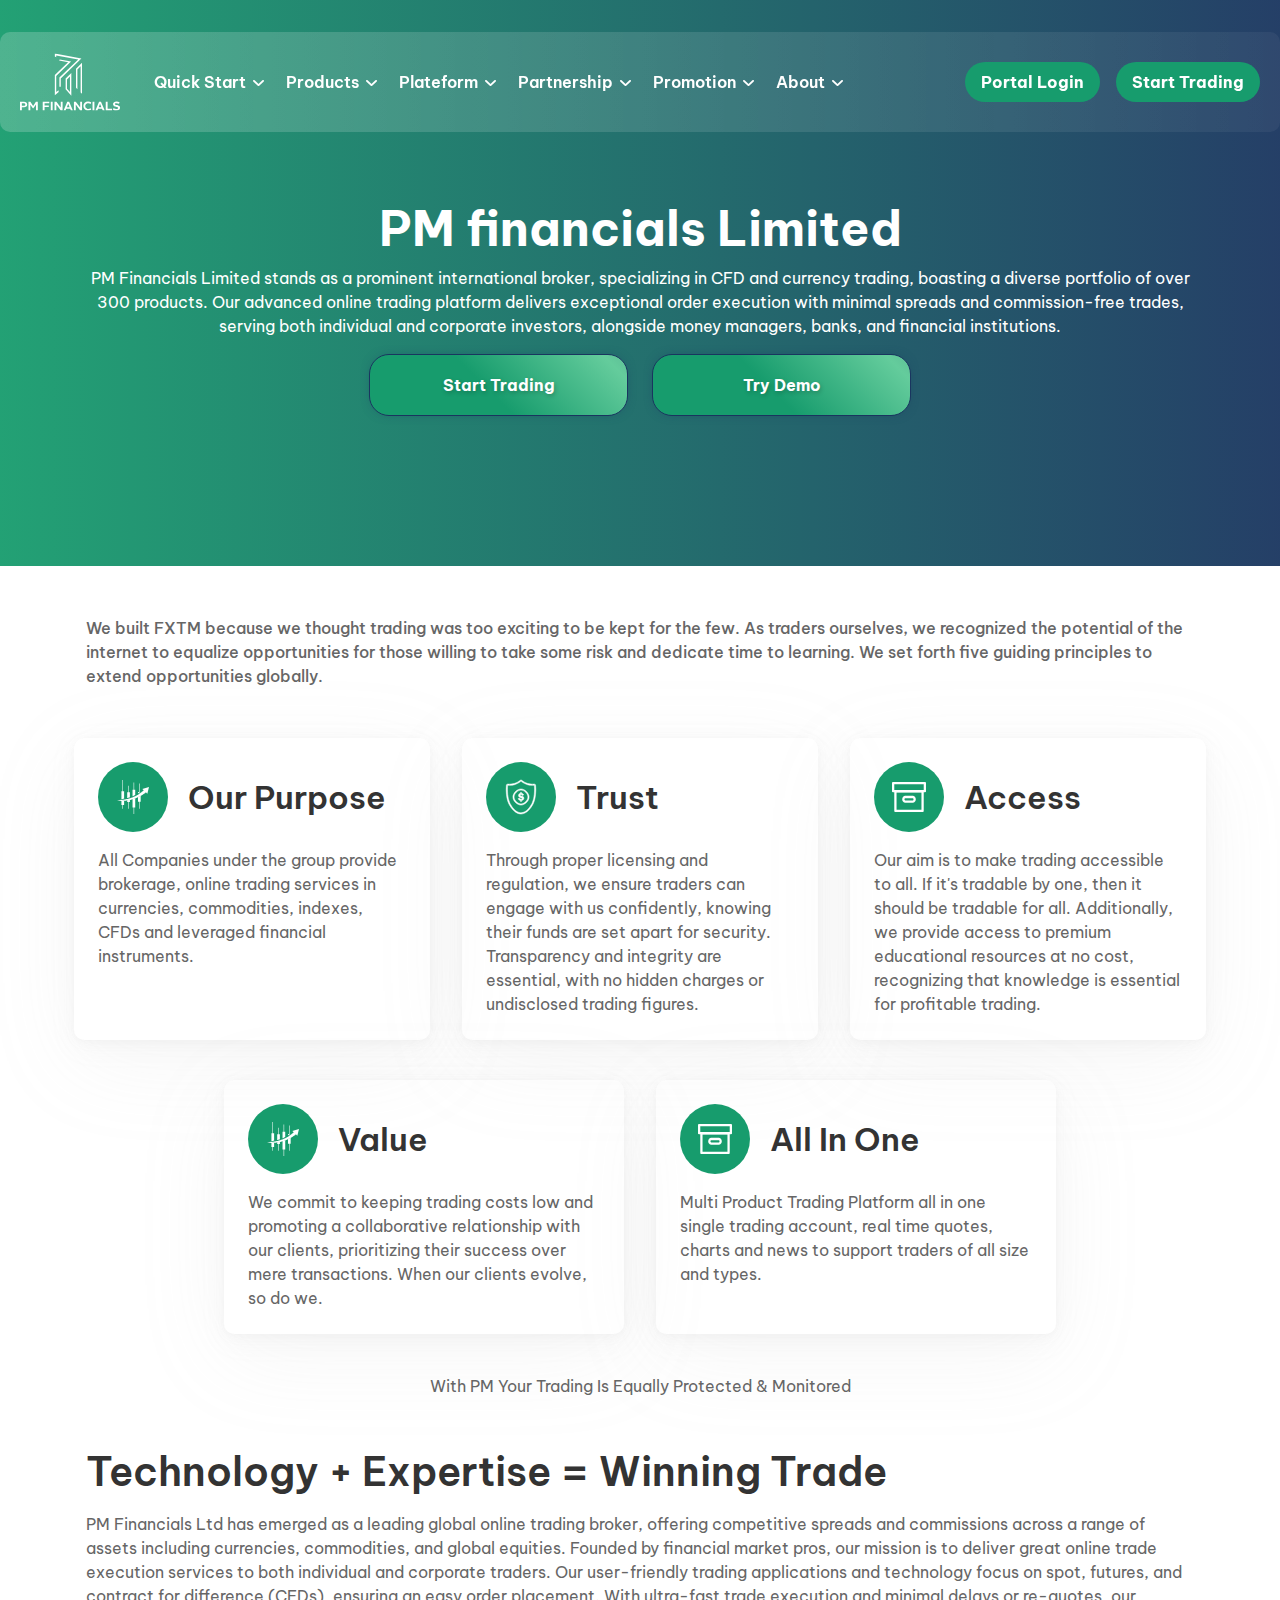
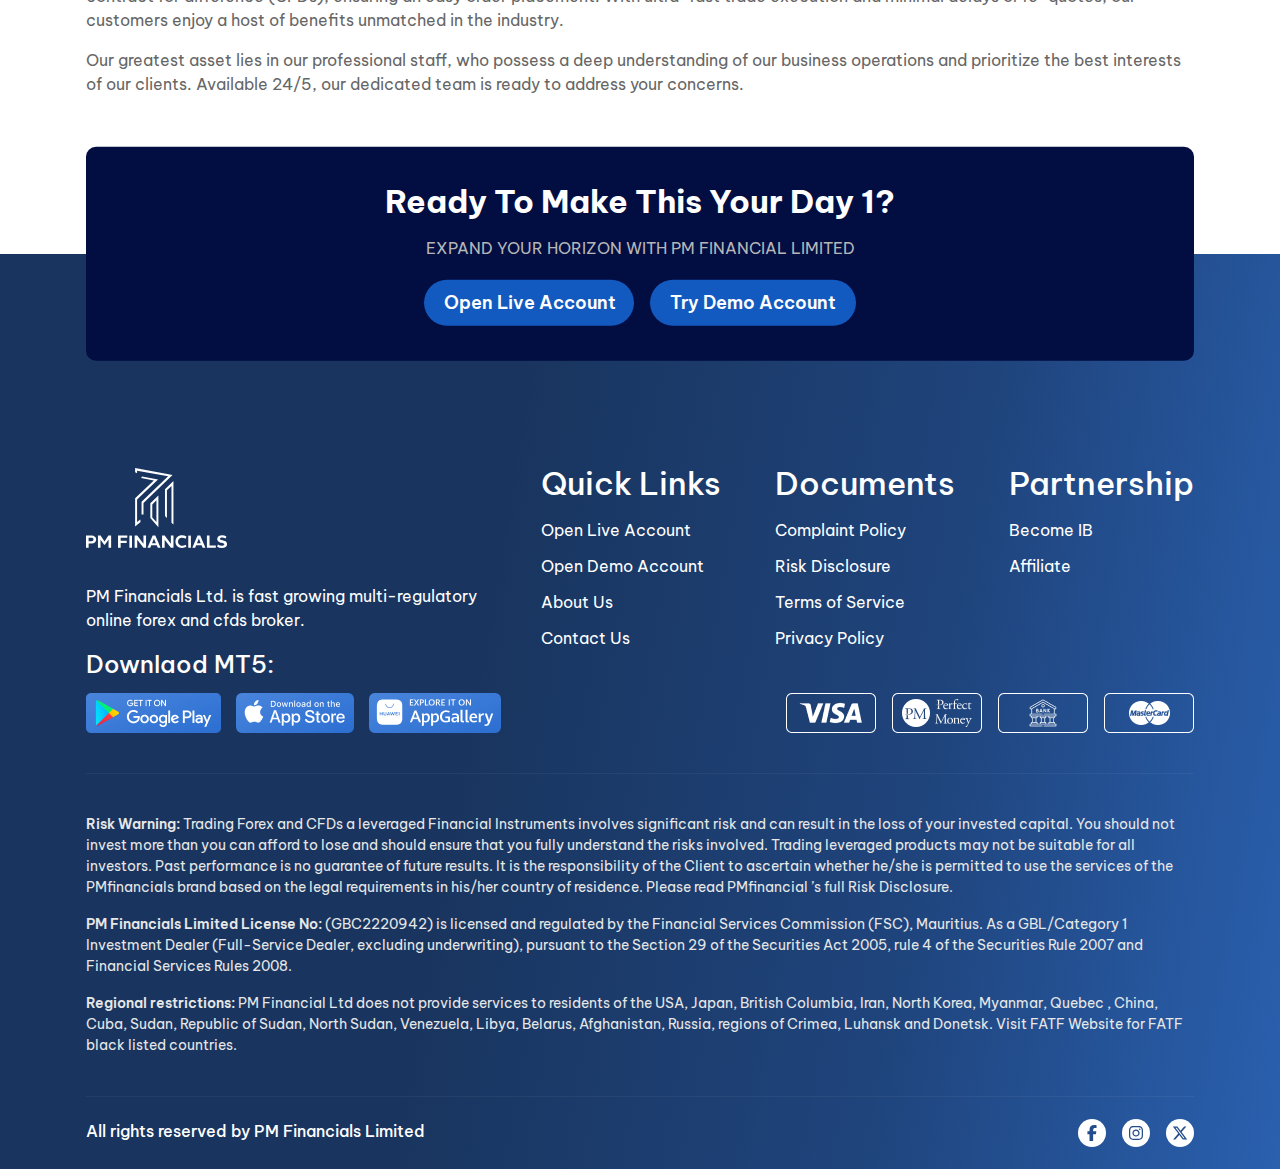
==== commit 80a744b7: "about us page, footer design change" ====
--- a/about.html
+++ b/about.html
@@ -60,11 +60,54 @@
             background: linear-gradient(90deg, rgba(23, 156, 109, 0.95) 0%, rgba(25, 53, 95, 0.95) 100%), url('/assets/img/about-bg.png');
             background-size: 100% !important;
             background-position: top;
-            height: 542px;
+        }
+
+        .about-page-wrapper .about-page-banner-section .about-sec-btns a {
+            text-decoration: none;
+            max-width: 300px;
+            width: 100%;
+        }
+
+        .about-page-wrapper .about-page-banner-section .about-sec-btns .btn-global-dark-blue {
+            max-width: 300px;
+            width: 100%;
+            padding: 18px;
+            background-image: linear-gradient(45deg, #179C6D 25%, #64CC9C 51%, #19355F 100%);
+            border: 1px solid #19355F;
+            text-transform: capitalize;
+            border-radius: 20px;
+            color: #fff;
+            transition: 0.5s;
+            background-size: 200% auto;
+            display: block;
+            box-shadow: 0px 0px 14px -7px #19355F;
+            cursor: pointer;
+            text-transform: capitalize;
+            text-shadow: 1px 2px 4px #00000038;
+            font-weight: bolder;
+        }
+
+        .about-page-wrapper .about-page-banner-section .about-sec-btns .btn-global:hover {
+            background-position: right center;
+            color: white;
+            text-decoration: none !important;
+            transition: 0.5s;
+        }
+        .about-page-wrapper .about-us-section .section-heading{
+            margin-top: 50px;
+        }
+        .about-page-wrapper .about-us-section .section-heading p {
+            font-weight: 500;
+            color: #666666;
         }
 
         .about-page-wrapper .about-us-section .about-us {
-            padding: 100px 0 230px;
+            padding: 50px 0;
+        }
+
+        .about-page-wrapper .about-us-section .about-us .about-summery {
+            font-weight: 400;
+            color: #666666;
         }
 
         .about-page-wrapper .about-us-section .about-us .about-card {
@@ -86,15 +129,83 @@
         }
 
         .about-page-wrapper .about-us-section .about-us .about-card p {
-            font-size: 16px;
             font-weight: 400;
-            line-height: 24px;
             color: #666666;
         }
+        .about-page-wrapper .about-us-section .about-us-detail{
+            padding-bottom: 50px;
+        }
+        .about-page-wrapper .about-us-section .about-us-detail h2 {
+            font-weight: 600;
+            color: #333333;
+        }
+
+        .about-page-wrapper .about-us-section .about-us-detail h6 {
+            font-weight: 600;
+            color: #666666;
+            text-transform: uppercase;
+        }
+
+        .about-page-wrapper .about-us-section .about-us-detail p {
+            font-weight: 400;
+            color: #666666;
+        }
+
 
         @media only screen and (min-width: 992px) {
+            .about-page-wrapper .about-page-banner-section {
+                padding: 200px 0 150px;
+            }
+
+            .about-page-wrapper .about-page-banner-section h1 {
+                line-height: 1.2;
+            }
+
+            .about-page-wrapper p {
+                font-size: 16px;
+                line-height: 24px;
+            }
+
             .about-page-wrapper .about-us-section .about-us .about-card {
                 max-width: 400px;
+            }
+        }
+
+        @media only screen and (max-width: 991px) {
+            .about-page-wrapper .about-page-banner-section {
+                padding: 150px 0 100px;
+            }
+
+            .about-page-wrapper .about-page-banner-section h1 {
+                line-height: 1.2;
+            }
+
+            .about-page-wrapper p {
+                font-size: 14px;
+                line-height: 20px;
+            }
+
+            .about-page-wrapper .about-page-banner-section .about-sec-btns a {
+                max-width: 200px;
+            }
+
+            .about-page-wrapper .about-page-banner-section .about-sec-btns .btn-global-dark-blue {
+                max-width: 200px;
+                padding: 14px;
+            }
+        }
+
+        @media only screen and (max-width: 768px) {
+            .about-page-wrapper .about-page-banner-section {
+                padding: 150px 0 50px;
+            }
+
+        }
+
+        @media only screen and (max-width: 576px) {
+            .about-page-wrapper p {
+                font-size: 12px;
+                line-height: 16px;
             }
         }
 
@@ -272,7 +383,7 @@
                 flex-wrap: wrap;
                 justify-content: center;
             }
- 
+
         }
 
         @media only screen and (min-width: 320px) {}
@@ -467,8 +578,57 @@
         </header>
         <!-- header-section end -->
         <div class="about-page-wrapper">
-            <div class="about-page-banner-section w-100"></div>
+            <div class="about-page-banner-section w-100 d-flex justify-content-center">
+                <div class="container">
+                    <h1 class="text-white text-center mb-2">
+                        PM financials Limited
+                    </h1>
+                    <p class="text-white text-center mb-4">
+                        PM Financials Limited stands as a prominent international broker, specializing in CFD and
+                        currency trading, boasting a diverse portfolio of over 300 products. Our advanced online trading
+                        platform delivers exceptional order execution with minimal spreads and commission-free trades,
+                        serving both individual and corporate investors, alongside money managers, banks, and financial
+                        institutions.
+                    </p>
+                    <div class="about-sec-btns row justify-content-center align-items-center pt-5 pt-md-0">
+
+                        <div class="col-md-3 mb-2 mb-md-0">
+
+                            <div class="d-flex justify-content-center">
+
+                                <a href="https://cp.pmfinancials.mu/"><button
+                                        class="btn-global btn-global-dark-blue">Start Trading</button></a>
+
+                            </div>
+
+                        </div>
+
+                        <div class="col-md-3">
+
+                            <div class="d-flex justify-content-center">
+
+                                <a href="https://cp.pmfinancials.mu/"><button
+                                        class="btn-global btn-global-dark-blue">Try Demo</button></a>
+
+                            </div>
+
+                        </div>
+
+                    </div>
+                </div>
+            </div>
             <div class="about-us-section text-center">
+                <div class="container">
+                    <div class="section-heading">
+                        <p class="text-start">
+                            We built FXTM because we thought trading was too exciting to be kept for the few. As traders
+                            ourselves, we recognized the potential of the internet to equalize opportunities for those
+                            willing to take some risk and dedicate time to learning. We set forth five guiding
+                            principles to
+                            extend opportunities globally.
+                        </p>
+                    </div>
+                </div>
                 <div class="container">
                     <div class="about-us w-100 mx-auto d-flex flex-column gap-10">
                         <div class="row gap-6 gap-xl-8 gap-xxl-11">
@@ -618,6 +778,35 @@
                                 </p>
                             </div>
                         </div>
+                        <p class="about-summery">
+                            With PM Your Trading Is Equally Protected & Monitored
+                        </p>
+                    </div>
+                </div>
+                <div class="container">
+                    <div class="about-us-detail">
+                        <h2 class="text-start mb-4">
+                            Technology + Expertise = Winning Trade
+                        </h2>
+                        <p class="text-start mb-4">
+                            PM Financials Ltd has emerged as a leading global online trading broker, offering
+                            competitive
+                            spreads and commissions across a range of assets including currencies, commodities, and
+                            global
+                            equities. Founded by financial market pros, our mission is to deliver great online trade
+                            execution services to both individual and corporate traders. Our user-friendly trading
+                            applications and technology focus on spot, futures, and contract for difference (CFDs),
+                            ensuring
+                            an easy order placement. With ultra-fast trade execution and minimal delays or re-quotes,
+                            our
+                            customers enjoy a host of benefits unmatched in the industry.
+                        </p>
+                        <p class="text-start mb-2">
+                            Our greatest asset lies in our professional staff, who possess a deep understanding of our
+                            business operations and prioritize the best interests of our clients. Available 24/5, our
+                            dedicated team is ready to address your concerns.
+
+                        </p>
                     </div>
                 </div>
             </div>
@@ -628,14 +817,8 @@
                     <div class="ready-to-start-section position-relative">
                         <div class="row align-items-center">
                             <div class="col-xxl-8 px-0">
-                                <h3 class="text-xxl-start text-center text-white mb-4 text-capitalize">Ready To
-                                    Start
-                                    Trading?</h3>
-                                <p class="text-xxl-start text-center text-uppercase">EVERYTHING YOU NEED TO TRADE
-                                    FOREX
-                                    &
-                                    CFDS WORLDWIDE
-                                    WITH PM FINANCIALS</p>
+                                <h3 class="text-xxl-start text-center text-white mb-4 text-capitalize">Ready to make this your Day 1?</h3>
+                                <p class="text-xxl-start text-center text-uppercase">EXPAND YOUR HORIZON WITH PM FINANCIAL LIMITED</p>
                             </div>
                             <div class="col-xxl-4 px-0 pt-5 pt-xxl-0">
                                 <div
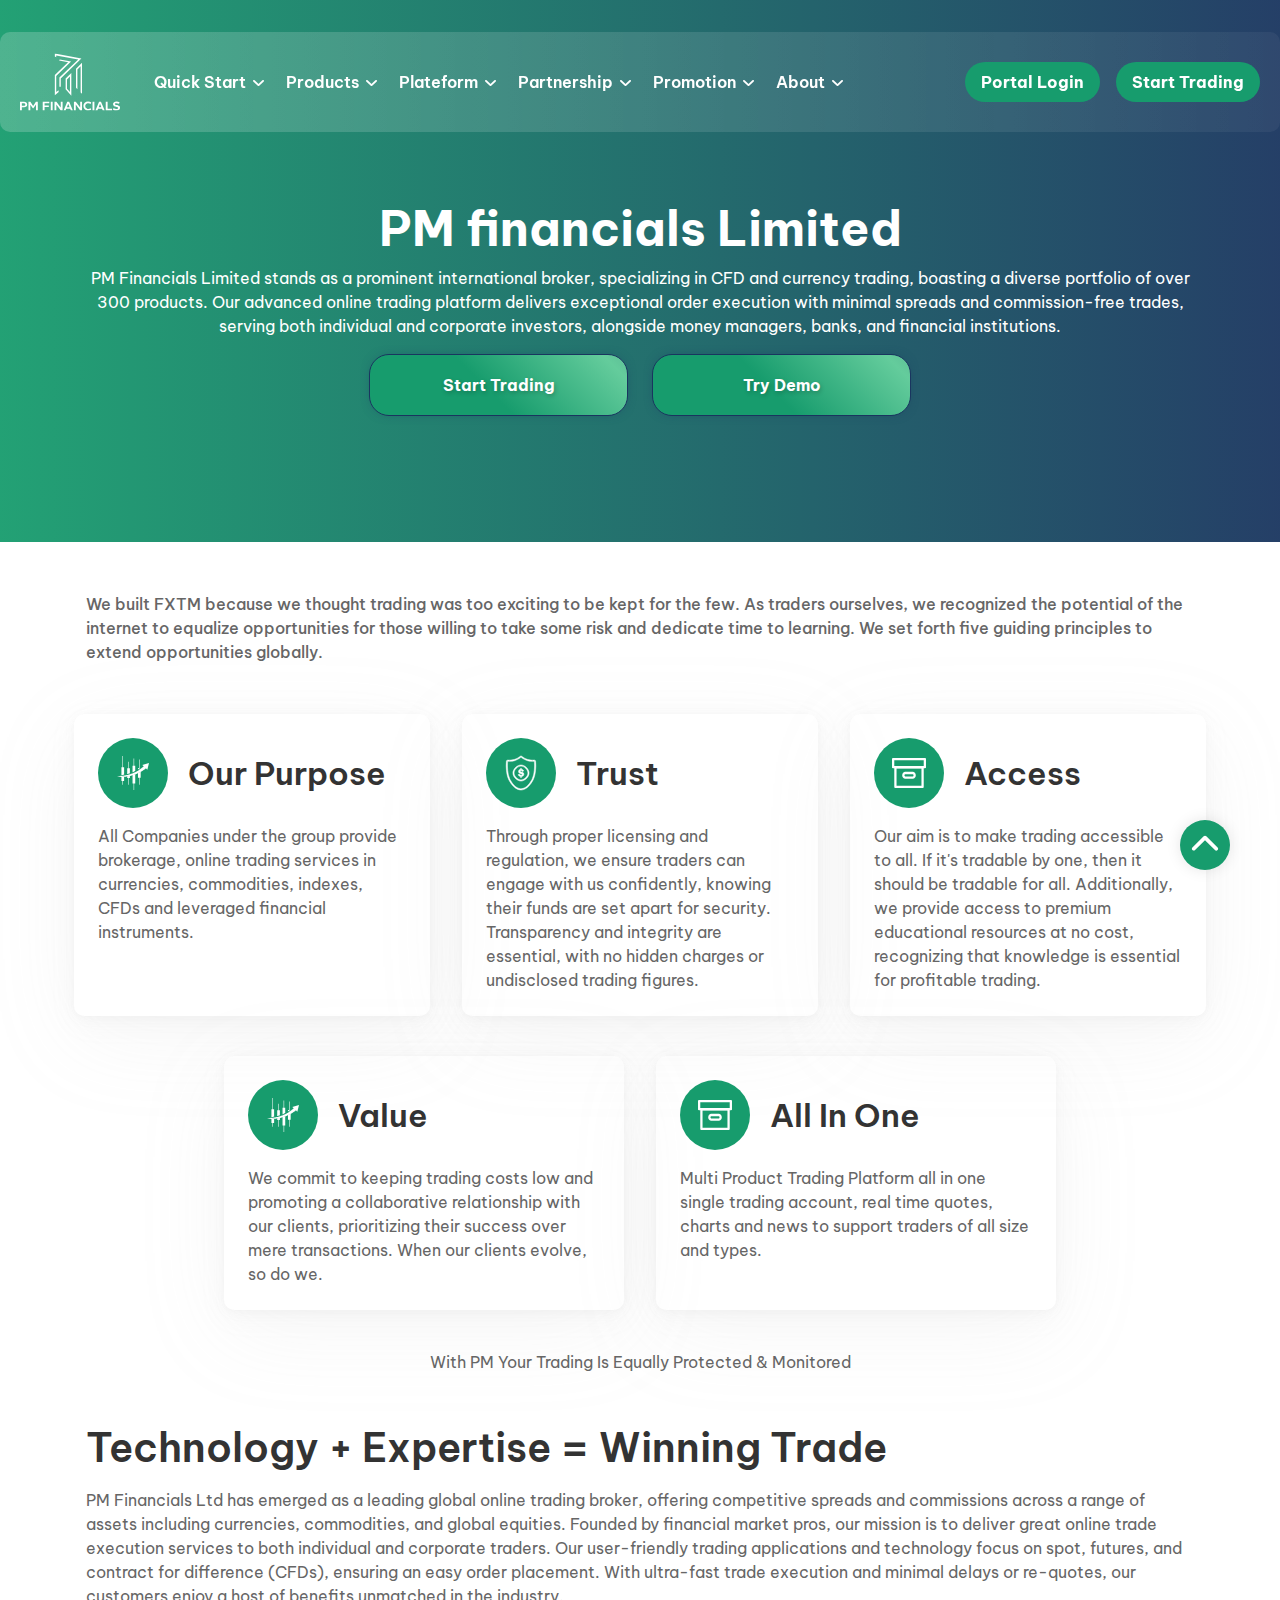
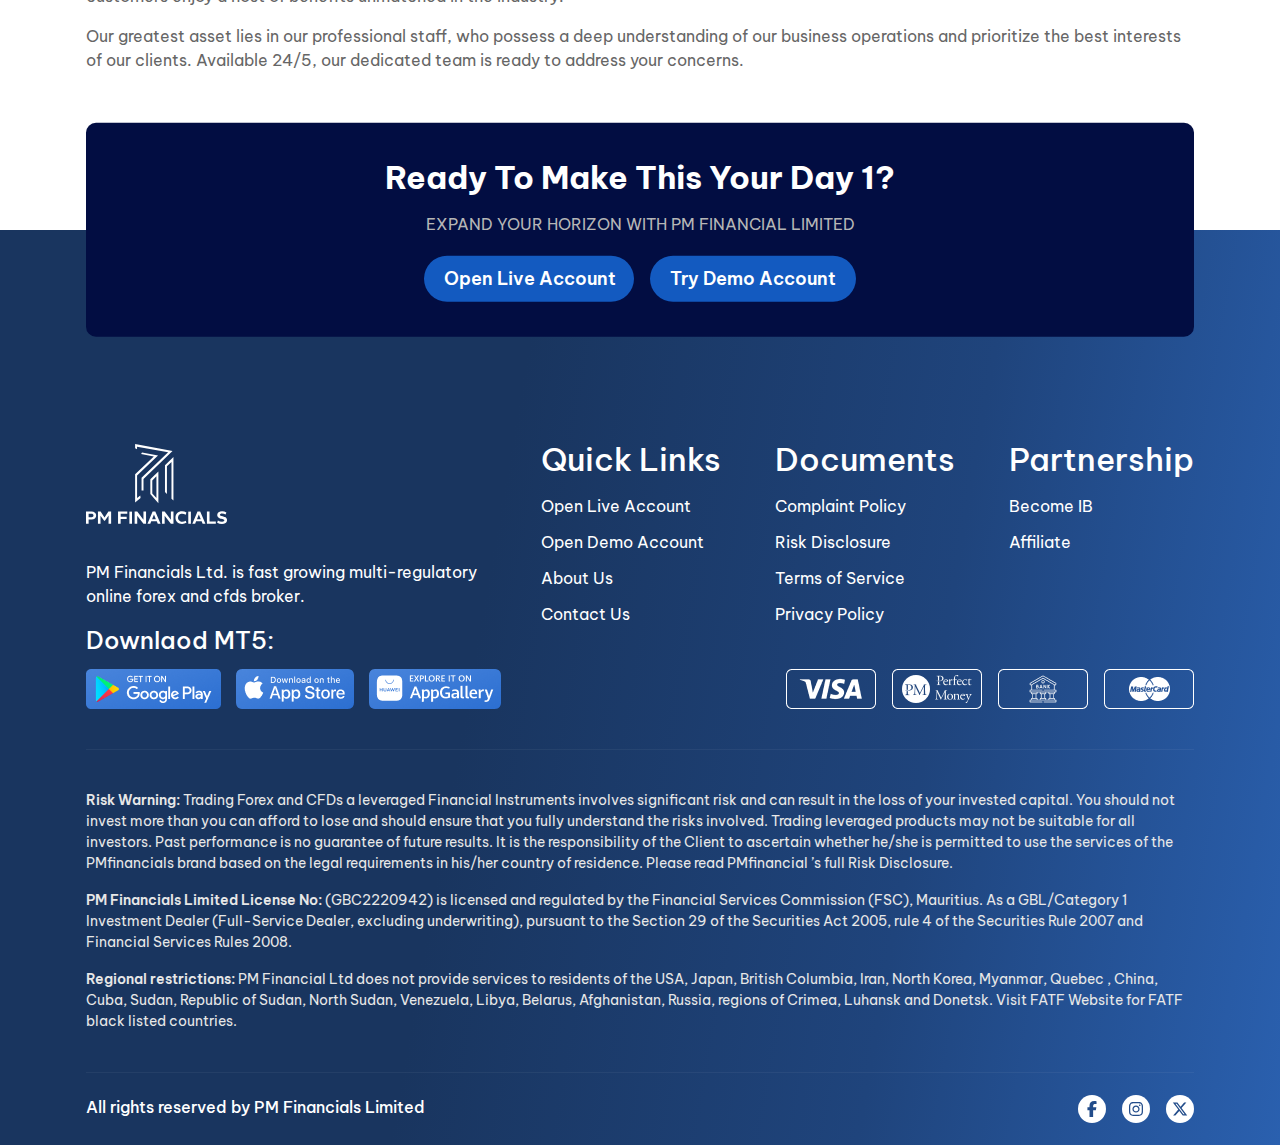
==== commit 739b3b7d: "about us page, footer, welcome page , demo page design change  style.min css change" ====
--- a/about.html
+++ b/about.html
@@ -14,11 +14,17 @@
     <title>About Us</title>
     <!-- #favicon -->
     <link rel="shortcut icon" href="assets/images/fav.png" type="image/x-icon">
-    <!-- ==== css dependencies start ==== -->
+    <!-- ==== CSS Dependencies Start ==== -->
+    <link rel="stylesheet" href="https://cdnjs.cloudflare.com/ajax/libs/font-awesome/6.5.2/css/all.min.css">
+    <link href="https://cdn.jsdelivr.net/npm/bootstrap@5.3.3/dist/css/bootstrap.min.css" rel="stylesheet"
+        integrity="sha384-QWTKZyjpPEjISv5WaRU9OFeRpok6YctnYmDr5pNlyT2bRjXh0JMhjY6hW+ALEwIH" crossorigin="anonymous">
+    <link rel="stylesheet" href="https://cdn.jsdelivr.net/npm/swiper@11/swiper-bundle.min.css" />
     <link rel="stylesheet" href="assets\css\tabler-icons.min.css">
     <link rel="stylesheet" href="assets/css/style.min.css">
     <link rel="stylesheet" href="assets/css/style.css">
     <link rel="stylesheet" href="assets/css/demo.css">
+    <link rel="stylesheet" href="assets/css/all.min.css">
+    <!-- ==== CSS Dependencies End ==== -->
 
     <!-- fonts -->
     <link rel="preconnect" href="https://fonts.googleapis.com">
@@ -26,386 +32,18 @@
     <link
         href="https://fonts.googleapis.com/css2?family=Be+Vietnam+Pro:ital,wght@0,100;0,200;0,300;0,400;0,500;0,600;0,700;0,800;0,900;1,100;1,200;1,300;1,400;1,500;1,600;1,700;1,800;1,900&display=swap"
         rel="stylesheet">
-    <link rel="stylesheet" href="assets/css/all.min.css">
-    <style>
-        .scroll-top {
-            width: 70px;
-            height: 70px;
-            line-height: 70px;
-            position: fixed;
-            bottom: 30px;
-            right: 50px;
-            z-index: 99;
-            color: #fff;
-            background: #179C6D;
-            text-align: center;
-            border-radius: 40px;
-            cursor: pointer;
-            transition: 1s ease;
-            box-shadow: 0px 0px 15px 0px rgba(0, 0, 0, 0.10) !important;
-        }
-
-        .fa-chevron-up {
-            position: absolute;
-            top: 50%;
-            left: 50%;
-            translate: -50% -50%;
-        }
-
-        .about-page-wrapper {
-            background-color: #FFFFFF;
-        }
-
-        .about-page-wrapper .about-page-banner-section {
-            background: linear-gradient(90deg, rgba(23, 156, 109, 0.95) 0%, rgba(25, 53, 95, 0.95) 100%), url('/assets/img/about-bg.png');
-            background-size: 100% !important;
-            background-position: top;
-        }
-
-        .about-page-wrapper .about-page-banner-section .about-sec-btns a {
-            text-decoration: none;
-            max-width: 300px;
-            width: 100%;
-        }
-
-        .about-page-wrapper .about-page-banner-section .about-sec-btns .btn-global-dark-blue {
-            max-width: 300px;
-            width: 100%;
-            padding: 18px;
-            background-image: linear-gradient(45deg, #179C6D 25%, #64CC9C 51%, #19355F 100%);
-            border: 1px solid #19355F;
-            text-transform: capitalize;
-            border-radius: 20px;
-            color: #fff;
-            transition: 0.5s;
-            background-size: 200% auto;
-            display: block;
-            box-shadow: 0px 0px 14px -7px #19355F;
-            cursor: pointer;
-            text-transform: capitalize;
-            text-shadow: 1px 2px 4px #00000038;
-            font-weight: bolder;
-        }
-
-        .about-page-wrapper .about-page-banner-section .about-sec-btns .btn-global:hover {
-            background-position: right center;
-            color: white;
-            text-decoration: none !important;
-            transition: 0.5s;
-        }
-        .about-page-wrapper .about-us-section .section-heading{
-            margin-top: 50px;
-        }
-        .about-page-wrapper .about-us-section .section-heading p {
-            font-weight: 500;
-            color: #666666;
-        }
-
-        .about-page-wrapper .about-us-section .about-us {
-            padding: 50px 0;
-        }
-
-        .about-page-wrapper .about-us-section .about-us .about-summery {
-            font-weight: 400;
-            color: #666666;
-        }
-
-        .about-page-wrapper .about-us-section .about-us .about-card {
-            box-shadow: 0px 1px 4.17px 0px #B2B2B209, 0px 2.75px 11.52px 0px #B2B2B20D, 0px 6.63px 27.74px 0px #B2B2B211, 0px 22px 92px 0px #B2B2B21A;
-            border-radius: 10px;
-        }
-
-        .about-page-wrapper .about-us-section .about-us .about-card .card-header .title-logo {
-            width: 70px;
-            height: 70px;
-            border-radius: 50%;
-            background-color: #179C6D;
-        }
-
-        .about-page-wrapper .about-us-section .about-us .about-card .card-header h3 {
-            font-weight: 600;
-            line-height: 36px;
-            color: #333333;
-        }
-
-        .about-page-wrapper .about-us-section .about-us .about-card p {
-            font-weight: 400;
-            color: #666666;
-        }
-        .about-page-wrapper .about-us-section .about-us-detail{
-            padding-bottom: 50px;
-        }
-        .about-page-wrapper .about-us-section .about-us-detail h2 {
-            font-weight: 600;
-            color: #333333;
-        }
-
-        .about-page-wrapper .about-us-section .about-us-detail h6 {
-            font-weight: 600;
-            color: #666666;
-            text-transform: uppercase;
-        }
-
-        .about-page-wrapper .about-us-section .about-us-detail p {
-            font-weight: 400;
-            color: #666666;
-        }
-
-
-        @media only screen and (min-width: 992px) {
-            .about-page-wrapper .about-page-banner-section {
-                padding: 200px 0 150px;
-            }
-
-            .about-page-wrapper .about-page-banner-section h1 {
-                line-height: 1.2;
-            }
-
-            .about-page-wrapper p {
-                font-size: 16px;
-                line-height: 24px;
-            }
-
-            .about-page-wrapper .about-us-section .about-us .about-card {
-                max-width: 400px;
-            }
-        }
-
-        @media only screen and (max-width: 991px) {
-            .about-page-wrapper .about-page-banner-section {
-                padding: 150px 0 100px;
-            }
-
-            .about-page-wrapper .about-page-banner-section h1 {
-                line-height: 1.2;
-            }
-
-            .about-page-wrapper p {
-                font-size: 14px;
-                line-height: 20px;
-            }
-
-            .about-page-wrapper .about-page-banner-section .about-sec-btns a {
-                max-width: 200px;
-            }
-
-            .about-page-wrapper .about-page-banner-section .about-sec-btns .btn-global-dark-blue {
-                max-width: 200px;
-                padding: 14px;
-            }
-        }
-
-        @media only screen and (max-width: 768px) {
-            .about-page-wrapper .about-page-banner-section {
-                padding: 150px 0 50px;
-            }
-
-        }
-
-        @media only screen and (max-width: 576px) {
-            .about-page-wrapper p {
-                font-size: 12px;
-                line-height: 16px;
-            }
-        }
-
-        /* FOOTER CSS START*/
-        .footer-wrapper .footer-section {
-            background: linear-gradient(99.85deg, #19355F 38.1%, #1F447C 70.59%, #2A60AF 100%);
-        }
-
-        .footer-wrapper .footer-section .ready-to-start-section {
-            background-color: #020D42;
-            border-radius: 10px;
-            padding: 35px 40px;
-            margin: 0;
-            translate: 0 -50%;
-            width: 100%;
-            z-index: 1;
-        }
-
-        .footer-wrapper .footer-section .ready-to-start-section .start-trading-btn {
-            background-color: #135AC0;
-            color: #FFFFFF;
-            font-size: 18px;
-            line-height: 22px;
-            font-weight: 600;
-            max-width: 210px;
-        }
-
-        .footer-wrapper .footer-section .main-footer .company-discr p {
-            font-size: 16px;
-            line-height: 24px;
-            font-weight: 400;
-        }
-
-        .footer-wrapper .footer-section .main-footer h4 {
-            font-weight: 500;
-            line-height: 25px;
-        }
-
-        .footer-wrapper .footer-section .main-footer h3 {
-            font-weight: 500;
-            line-height: 30px;
-            margin-bottom: 20px;
-            text-wrap: nowrap;
-        }
-
-        .footer-wrapper .footer-section .main-footer li:not(:last-child) {
-            margin-bottom: 12px;
-        }
-
-        .footer-wrapper .footer-section .main-footer li a {
-            color: #FFFFFF;
-            text-wrap: nowrap;
-            font-size: 16px;
-            line-height: 24px;
-            font-weight: 400;
-        }
-
-        .footer-wrapper .footer-section .main-footer .links-bottom-box {
-            position: absolute;
-            bottom: 0;
-        }
-
-        .footer-wrapper .footer-section hr {
-            height: 1px;
-            color: rgba(255, 255, 255, 0.2);
-            margin: 0;
-        }
-
-        .footer-wrapper .footer-section .disclaimers {
-            margin: 40px 0;
-        }
-
-        .footer-wrapper .footer-section .disclaimers p {
-            font-size: 14px;
-            line-height: 21px;
-            font-weight: 400;
-            color: #E7E7E7;
-        }
-
-        .footer-wrapper .footer-section .disclaimers span {
-            font-size: 14px;
-            line-height: 21px;
-            font-weight: 600;
-            color: #E7E7E7 !important;
-        }
-
-        .footer-wrapper .footer-section .footer-copy-right {
-            padding: 22px 0;
-        }
-
-        .footer-wrapper .footer-section .footer-copy-right .rights-note p {
-            font-size: 16px;
-            line-height: 24px;
-            font-weight: 500;
-        }
-
-        .footer-wrapper .footer-section .footer-copy-right .social-icons>div {
-            width: 28px;
-            height: 28px;
-            border-radius: 50%;
-            background-color: #FFFFFF;
-            display: flex;
-            align-items: center;
-            justify-content: center;
-        }
-
-        @media only screen and (min-width: 1200px) {
-            .footer-wrapper .footer-section .main-footer .company-discr {
-                max-width: 415px;
-            }
-        }
-
-        @media only screen and (max-width: 1199px) {
-
-            .footer-wrapper .footer-section .main-footer .company-discr+div {
-                padding-bottom: 70px;
-            }
-        }
-
-        @media only screen and (min-width: 992px) {
-
-            .footer-wrapper .footer-section .main-footer {
-                margin-bottom: 60px;
-            }
-
-            .footer-wrapper .footer-section .main-footer .links-bottom-box {
-                right: 0;
-            }
-        }
-
-        @media only screen and (max-width: 991px) {
-            .footer-wrapper .footer-section .main-footer .links-bottom-box {
-                width: 100%;
-                justify-content: space-between;
-            }
-        }
-
-        @media only screen and (min-width: 576px) {
-
-            .footer-wrapper .footer-section .main-footer {
-                margin-bottom: 40px;
-            }
-        }
-
-        @media only screen and (max-width: 575px) {
-
-            .footer-wrapper .footer-section .main-footer .company-discr+div {
-                padding-bottom: 70px;
-            }
-
-            .footer-wrapper .footer-section .main-footer {
-                margin-bottom: 40px;
-            }
-        }
-
-        @media only screen and (min-width: 425px) {
-            .footer-wrapper .footer-section .main-footer .company-discr {
-                min-width: 415px;
-            }
-
-            .footer-wrapper .footer-section .main-footer .company-discr .get-app {
-                justify-content: space-between;
-            }
-        }
-
-        @media only screen and (max-width: 424px) {
-            .footer-wrapper .footer-section .main-footer .company-discr .get-app {
-                flex-wrap: wrap;
-                gap: 20px;
-                justify-content: center;
-            }
-
-            .footer-wrapper .footer-section .main-footer .links-bottom-box {
-                gap: 20px;
-                flex-wrap: wrap;
-                justify-content: center;
-            }
-
-        }
-
-        @media only screen and (min-width: 320px) {}
-
-        @media only screen and (max-width: 319px) {
-            .footer-wrapper .footer-section .main-footer .company-discr .get-app {
-                justify-content: start;
-            }
-
-            .footer-wrapper .footer-section .footer-copy-right {
-                flex-wrap: wrap;
-                gap: 10px;
-            }
-        }
-
-        /* FOOTER CSS END*/
-    </style>
 </head>
 
 <body>
+    <!-- Scroll To Top Start-->
+    <button class="scroll-top scroll-to-target open d-flex" data-target="html">
+        <i class="fa-solid fa-chevron-up"></i>
+    </button>
+    <!-- Scroll To Top End -->
+
     <div class="about-page-outer-wrapper">
-        <!-- header-section start -->
+
+        <!-- Header Section Start -->
         <header class="header-section a2-bg-0 header-section--secondary header-menu w-100 d-center">
             <div class="outer-container d-center w-100">
                 <nav class="navbar a2-lg-bg py-0 navbar-expand-lg w-100 justify-content-between ">
@@ -576,8 +214,11 @@
                 </nav>
             </div>
         </header>
-        <!-- header-section end -->
+        <!-- Header Section End -->
+
         <div class="about-page-wrapper">
+
+            <!-- About Page Banner Section Start -->
             <div class="about-page-banner-section w-100 d-flex justify-content-center">
                 <div class="container">
                     <h1 class="text-white text-center mb-2">
@@ -617,7 +258,12 @@
                     </div>
                 </div>
             </div>
+            <!-- About Page Banner Section End -->
+
+            <!-- About Us Section start -->
             <div class="about-us-section text-center">
+
+                <!-- About Us Heading Section Start -->
                 <div class="container">
                     <div class="section-heading">
                         <p class="text-start">
@@ -629,6 +275,9 @@
                         </p>
                     </div>
                 </div>
+                <!-- About Us Heading Section End -->
+
+                <!-- About Us Card Section Start -->
                 <div class="container">
                     <div class="about-us w-100 mx-auto d-flex flex-column gap-10">
                         <div class="row gap-6 gap-xl-8 gap-xxl-11">
@@ -783,6 +432,9 @@
                         </p>
                     </div>
                 </div>
+                <!-- About Us Card Section End -->
+
+                <!-- About Us Detail Start -->
                 <div class="container">
                     <div class="about-us-detail">
                         <h2 class="text-start mb-4">
@@ -809,16 +461,24 @@
                         </p>
                     </div>
                 </div>
+                <!-- About Us Detail End -->
+
             </div>
+            <!-- About Us Section End -->
+
         </div>
+
+        <!-- Footer Section Start -->
         <footer class="footer-wrapper">
             <div class="footer-section">
                 <div class="container">
                     <div class="ready-to-start-section position-relative">
                         <div class="row align-items-center">
                             <div class="col-xxl-8 px-0">
-                                <h3 class="text-xxl-start text-center text-white mb-4 text-capitalize">Ready to make this your Day 1?</h3>
-                                <p class="text-xxl-start text-center text-uppercase">EXPAND YOUR HORIZON WITH PM FINANCIAL LIMITED</p>
+                                <h3 class="text-xxl-start text-center text-white mb-4 text-capitalize">Ready to make
+                                    this your Day 1?</h3>
+                                <p class="text-xxl-start text-center text-uppercase">EXPAND YOUR HORIZON WITH PM
+                                    FINANCIAL LIMITED</p>
                             </div>
                             <div class="col-xxl-4 px-0 pt-5 pt-xxl-0">
                                 <div
@@ -893,8 +553,7 @@
                                     </defs>
                                 </svg>
                                 <p class="text-white mt-9 mb-5">
-                                    PM Financials Ltd. is fast growing multi-regulatory online forex and cfds
-                                    broker.
+                                    PM Financials Ltd. is fast growing multi-regulatory online forex and cfds broker.
                                 </p>
                                 <h4 class="text-white mb-4">Downlaod MT5:</h4>
                                 <div class="get-app d-flex align-items-center">
@@ -943,15 +602,12 @@
                     <div class="disclaimers">
                         <p class="mb-4">
                             <span>Risk Warning: </span>
-                            Trading Forex and CFDs a leveraged Financial Instruments involves significant risk and
-                            can
-                            result in the loss of your invested capital. You should not invest more than you can
-                            afford
+                            Trading Forex and CFDs a leveraged Financial Instruments involves significant risk and can
+                            result in the loss of your invested capital. You should not invest more than you can afford
                             to
                             lose and should ensure that you fully understand the risks involved. Trading leveraged
                             products
-                            may not be suitable for all investors. Past performance is no guarantee of future
-                            results.
+                            may not be suitable for all investors. Past performance is no guarantee of future results.
                             It is
                             the responsibility of the Client to ascertain whether he/she is permitted to use the
                             services of
@@ -963,17 +619,14 @@
                             <span>PM Financials Limited License No: </span>
                             (GBC2220942) is licensed and regulated by the Financial Services Commission (FSC),
                             Mauritius. As
-                            a GBL/Category 1 Investment Dealer (Full-Service Dealer, excluding underwriting),
-                            pursuant
+                            a GBL/Category 1 Investment Dealer (Full-Service Dealer, excluding underwriting), pursuant
                             to
-                            the Section 29 of the Securities Act 2005, rule 4 of the Securities Rule 2007 and
-                            Financial
+                            the Section 29 of the Securities Act 2005, rule 4 of the Securities Rule 2007 and Financial
                             Services Rules 2008.
                         </p>
                         <p>
                             <span>Regional restrictions: </span>
-                            PM Financial Ltd does not provide services to residents of the USA, Japan, British
-                            Columbia,
+                            PM Financial Ltd does not provide services to residents of the USA, Japan, British Columbia,
                             Iran, North Korea, Myanmar, Quebec , China, Cuba, Sudan, Republic of Sudan, North Sudan,
                             Venezuela, Libya, Belarus, Afghanistan, Russia, regions of Crimea, Luhansk and Donetsk.
                             Visit FATF Website for FATF black listed countries.
@@ -1000,15 +653,150 @@
                 </div>
             </div>
         </footer>
+        <!-- Footer Section End -->
+
+        <!-- Header Mobile View Section Start -->
+        <div class="offcanvas offcanvas-end" tabindex="-1" id="offcanvasNavbar" aria-labelledby="offcanvasNavbarLabel">
+            <div class="offcanvas-header">
+                <div class="offcanvas-title w-25" id="offcanvasNavbarLabel">
+                    <img src="assets/img/pm-logo.svg" alt="">
+                </div>
+                <button type="button" class="btn-close" data-bs-dismiss="offcanvas" aria-label="Close"></button>
+            </div>
+            <div class="offcanvas-body">
+                <div>
+                    <div class="navbar-accord accordion d-lg-none" id="accordion">
+                        <div class="accordion-item border-0">
+                            <h2 class="accordion-header" id="headingOne">
+                                <button class="accordion-button active collapsed" type="button"
+                                    data-bs-toggle="collapse" data-bs-target="#collapseOne" aria-expanded="false"
+                                    aria-controls="collapseOne">Quick Start</button>
+                            </h2>
+                            <div id="collapseOne" class="accordion-collapse collapse" aria-labelledby="headingOne"
+                                style="">
+                                <div class="accordion-body">
+                                    <ol>
+                                        <li class="navbar-link active"><a href="index.html">Open Live Account</a></li>
+                                        <li class="navbar-link"><a href="index-2.html">Open Demo Account</a></li>
+                                        <li class="navbar-link"><a href="index-2.html">Deposites & Withdrawls</a></li>
+                                    </ol>
+                                </div>
+                            </div>
+                        </div>
+                        <div class="accordion-item border-0">
+                            <h2 class="accordion-header" id="headingTwo">
+                                <button class="accordion-button collapsed" type="button" data-bs-toggle="collapse"
+                                    data-bs-target="#collapseTwo" aria-expanded="false" aria-controls="collapseTwo">
+                                    Products
+                                </button>
+                            </h2>
+                            <div id="collapseTwo" class="accordion-collapse collapse" aria-labelledby="headingTwo"
+                                style="">
+                                <div class="accordion-body">
+                                    <ol>
+                                        <li class="navbar-link"><a href="market.html">Forex</a></li>
+                                        <li class="navbar-link"><a href="market-details.html">Precious metals</a></li>
+                                        <li class="navbar-link"><a href="market-details.html">Energies</a></li>
+                                        <li class="navbar-link"><a href="market-details.html">Indices</a></li>
+                                        <li class="navbar-link"><a href="market-details.html">Shares</a></li>
+                                        <li class="navbar-link"><a href="market-details.html">Commodities</a></li>
+                                    </ol>
+                                </div>
+                            </div>
+                        </div>
+                        <div class="accordion-item border-0">
+                            <h2 class="accordion-header" id="headingThree">
+                                <button class="accordion-button collapsed" type="button" data-bs-toggle="collapse"
+                                    data-bs-target="#collapseThree" aria-expanded="false" aria-controls="collapseThree">
+                                    Plateform
+                                </button>
+                            </h2>
+                            <div id="collapseThree" class="accordion-collapse collapse" aria-labelledby="headingThree"
+                                style="">
+                                <div class="accordion-body">
+                                    <ol>
+                                        <li class="navbar-link"><a href="about.html">MT5 Desktop</a></li>
+                                        <li class="navbar-link"><a href="team.html">MT5 Mobile</a></li>
+                                    </ol>
+                                </div>
+                            </div>
+                        </div>
+                        <div class="accordion-item border-0">
+                            <h2 class="accordion-header" id="headingFour">
+                                <button class="accordion-button collapsed" type="button" data-bs-toggle="collapse"
+                                    data-bs-target="#collapseFour" aria-expanded="false" aria-controls="collapseFour">
+                                    Partnership
+                                </button>
+                            </h2>
+                            <div id="collapseFour" class="accordion-collapse collapse" aria-labelledby="headingFour"
+                                style="">
+                                <div class="accordion-body">
+                                    <ol>
+                                        <li class="navbar-link"><a href="about.html">Introducing Broker</a></li>
+                                        <li class="navbar-link"><a href="team.html">Affiliate Partner</a></li>
+                                    </ol>
+                                </div>
+                            </div>
+                        </div>
+                        <div class="accordion-item border-0">
+                            <h2 class="accordion-header" id="headingFive">
+                                <button class="accordion-button collapsed" type="button" data-bs-toggle="collapse"
+                                    data-bs-target="#collapseFive" aria-expanded="false" aria-controls="collapseFive">
+                                    Promotion
+                                </button>
+                            </h2>
+                            <div id="collapseFive" class="accordion-collapse collapse" aria-labelledby="headingFive"
+                                style="">
+                                <div class="accordion-body">
+                                    <ol>
+                                        <li class="navbar-link"><a href="about.html">Refer a Friend</a></li>
+                                    </ol>
+                                </div>
+                            </div>
+                        </div>
+                        <div class="accordion-item border-0">
+                            <h2 class="accordion-header" id="headingSix">
+                                <button class="accordion-button collapsed" type="button" data-bs-toggle="collapse"
+                                    data-bs-target="#collapseSix" aria-expanded="false" aria-controls="collapseSix">
+                                    About
+                                </button>
+                            </h2>
+                            <div id="collapseSix" class="accordion-collapse collapse" aria-labelledby="headingSix"
+                                style="">
+                                <div class="accordion-body">
+                                    <ol>
+                                        <li class="navbar-link"><a href="legal-docs.html">About Us</a></li>
+                                        <li class="navbar-link"><a href="customers.html">Contact Us</a></li>
+                                        <li class="navbar-link"><a href="roadmap.html">Welcome Bonus</a></li>
+                                    </ol>
+                                </div>
+                            </div>
+                        </div>
+                        <div class="start_trending">
+                            <a href="start_trending.html"> Start Trending </a>
+                        </div>
+                    </div>
+                </div>
+            </div>
+        </div>
+        <!-- Header Mobile View Section End -->
+
     </div>
 
 
 
-
-    <script src="https://cdn.jsdelivr.net/npm/bootstrap@5.3.3/dist/js/bootstrap.bundle.min.js"
-        integrity="sha384-YvpcrYf0tY3lHB60NNkmXc5s9fDVZLESaAA55NDzOxhy9GkcIdslK1eN7N6jIeHz"
-        crossorigin="anonymous"></script>
-    <script src="/assets/js/all.min.js"></script>
+<!-- JS Dependencies Start -->
+    <script src="https://cdn.jsdelivr.net/npm/swiper@11/swiper-bundle.min.js"></script>
+    <script src="https://cdn.jsdelivr.net/npm/bootstrap@5.3.3/dist/js/bootstrap.bundle.min.js" integrity="sha384-YvpcrYf0tY3lHB60NNkmXc5s9fDVZLESaAA55NDzOxhy9GkcIdslK1eN7N6jIeHz" crossorigin="anonymous"></script>
+    <script src="https://ajax.googleapis.com/ajax/libs/jquery/3.7.1/jquery.min.js"></script>
+
+    <script src="assets\js\main.js"></script>
+    <script src="assets/js/all.min.js"></script>
+    <script src="https://cdnjs.cloudflare.com/ajax/libs/jquery/3.5.1/jquery.min.js"></script>
+    <script src="https://cdnjs.cloudflare.com/ajax/libs/twitter-bootstrap/4.5.3/js/bootstrap.bundle.min.js"></script>
+    <script src="https://ajax.googleapis.com/ajax/libs/jquery/3.7.1/jquery.min.js"></script>
+<!-- JS Dependencies End -->
+
 </body>
 
 </html>--- a/assets/css/style.min.css
+++ b/assets/css/style.min.css
@@ -266,8 +266,7 @@
   overflow-x: hidden;
   position: relative;
 }
-section,
-footer {
+section {
   overflow: hidden;
 }
 a,
@@ -454,8 +453,9 @@
 .max-un {
   max-width: unset;
 }
-.header-section.provide-world{
-  background-image: linear-gradient(90deg, #179c6dbf 0%, #19355f 100%) , url('../img/footer-top.jpg') !important;
+.header-section.provide-world {
+  background-image: linear-gradient(90deg, #179c6dbf 0%, #19355f 100%),
+    url("../img/footer-top.jpg") !important;
   background-size: 100% !important;
   background-position: center;
   background-color: #022091;
@@ -539,7 +539,11 @@
     background: rgba(var(--nb3), 1);
   }
   .a2-lg-bg {
-    background: linear-gradient(90deg, rgb(255 255 255 / 20%) 0%, rgb(255 255 255 / 5%) 100%);
+    background: linear-gradient(
+      90deg,
+      rgb(255 255 255 / 20%) 0%,
+      rgb(255 255 255 / 5%) 100%
+    );
   }
 }
 @media (max-width: 991px) {
@@ -836,8 +840,8 @@
 }
 .cmn-btn {
   max-width: 150px;
-  background-color: #179C6D;
-  color: #FFFFFF;
+  background-color: #179c6d;
+  color: #ffffff;
   font-weight: 500;
   border-radius: 30px;
   transition: var(--transition);
@@ -2036,7 +2040,7 @@
   align-items: center;
   justify-content: center;
   transition: 0.3s;
-  color: #FFFFFF;
+  color: #ffffff;
 }
 /* .header-section .navbar .navbar-nav a.active,
 .header-section .navbar .navbar-nav a:hover,
@@ -2052,33 +2056,32 @@
   opacity: 1;
   transition: 0.3s;
 }
-.header-section .navbar .navbar-nav .dropdown{
+.header-section .navbar .navbar-nav .dropdown {
   padding: 38px 22px 38px 10px;
 }
-.header-section .navbar .navbar-nav .dropdown:hover{
-  background: #FFFFFF33;
-}
-.header-section .navbar .navbar-nav .dropdown:hover button{
-  color: #19355F;
-}
-.header-section .navbar .navbar-nav .dropdown:hover::before{
+.header-section .navbar .navbar-nav .dropdown:hover {
+  background: #ffffff33;
+}
+.header-section .navbar .navbar-nav .dropdown:hover button {
+  color: #19355f;
+}
+.header-section .navbar .navbar-nav .dropdown:hover::before {
   content: "";
   position: absolute;
   top: 0;
   left: 0;
   height: 5px;
   width: 100%;
-  border-top: 5px solid #19355F;
+  border-top: 5px solid #19355f;
 }
 .header-section .navbar .navbar-nav .dropdown-menu,
 .header-section .navbar .navbar-nav .sub-menu {
-  background-color: #FFFFFF;
-  box-shadow: 0px 1.13px 5.65px 0px #0000000B;
-
-box-shadow: 0px 3.8px 18.99px 0px #00000011;
-
-box-shadow: 0px 17px 85px 0px #0000001C;
-
+  background-color: #ffffff;
+  box-shadow: 0px 1.13px 5.65px 0px #0000000b;
+
+  box-shadow: 0px 3.8px 18.99px 0px #00000011;
+
+  box-shadow: 0px 17px 85px 0px #0000001c;
 }
 @media (min-width: 992px) {
   .header-section .navbar .navbar-nav .dropdown-menu,
@@ -2109,10 +2112,10 @@
 .header-section .navbar .navbar-nav .sub-menu button:hover {
   letter-spacing: 1px;
   transition: var(--transition);
-  color: #19355F;
+  color: #19355f;
 }
 .header-section .navbar .navbar-nav .dropdown-menu li:hover,
-.header-section .navbar .navbar-nav .sub-menu li:hover{
+.header-section .navbar .navbar-nav .sub-menu li:hover {
   background-color: rgba(25, 53, 95, 0.1);
 }
 .header-section .navbar .navbar-nav .dropdown-menu a::after,
@@ -2128,8 +2131,8 @@
   display: none;
 }
 .header-section .navbar .navbar-nav .right-area .cmn-btn {
-  background-color: #19355F;
-  color: #FFFFFF;
+  background-color: #19355f;
+  color: #ffffff;
 }
 .header-section .navbar .dropdown-toggle {
   position: relative;
@@ -2176,14 +2179,14 @@
   opacity: 1;
   visibility: visible;
 }
-.header-section .navbar .show-dropdown:hover .dropdown-menu{
+.header-section .navbar .show-dropdown:hover .dropdown-menu {
   padding: 10px 0 25px;
   padding-right: 0;
 }
-.header-section .navbar .show-dropdown .dropdown-menu li{
+.header-section .navbar .show-dropdown .dropdown-menu li {
   padding: 10px 30px 10px 20px;
 }
-.header-section .navbar .dropdown-menu a{
+.header-section .navbar .dropdown-menu a {
   color: #666666;
   padding: 0;
 }
@@ -2369,94 +2372,8 @@
   background-color: #12365d;
   box-shadow: 0 0 10px #0b4485;
 }
-.header-section.header-section--secondary.header-fixed .navbar{
+.header-section.header-section--secondary.header-fixed .navbar {
   background: transparent;
-}
-.footer:before {
-  content: "";
-  background: rgba(var(--nb4), 1);
-  position: absolute;
-  right: 0;
-  width: 100%;
-  height: 16%;
-  z-index: -1;
-}
-@media (max-width: 991px) {
-  .footer:before {
-    display: none;
-  }
-}
-@media (max-width: 479px) {
-  .footer .col-6 {
-    width: 100%;
-  }
-}
-.footer .footer__part a {
-  color: rgba(var(--nw2));
-}
-.footer .footer__part a:hover {
-  color: rgba(var(--p1));
-}
-.footer .footer__part .footer_list a {
-  position: relative;
-  padding-left: 0;
-}
-.footer .footer__part .footer_list a:before {
-  content: "";
-  position: absolute;
-  left: -10px;
-  font-family: "Material Symbols Outlined";
-  font-size: 20px;
-  opacity: 0;
-  transition: var(--transition);
-  font-weight: 700;
-}
-.footer .footer__part .footer_list a:hover {
-  color: rgba(var(--s1));
-  padding-left: 20px;
-}
-.footer .footer__part .footer_list a:hover:before {
-  left: 0;
-  opacity: 1;
-}
-@media (max-width: 767px) {
-  .footer .footer__copyright {
-    row-gap: 16px !important;
-  }
-}
-.footer .start-earning {
-  position: relative;
-  z-index: 0;
-}
-@media (max-width: 767px) {
-  .footer .start-earning .row.w-100 {
-    width: unset !important;
-  }
-}
-.footer .start-earning:after {
-  content: "";
-  border-radius: 299px;
-  opacity: 0.3;
-  background: rgba(var(--p1), 1);
-  filter: blur(200px);
-  position: absolute;
-  right: 0;
-  top: 0;
-  width: 299px;
-  height: 299px;
-  z-index: -1;
-}
-.footer .start-earning .vector_effect {
-  justify-content: center;
-}
-@media (max-width: 1199px) {
-  .footer .start-earning .vector_effect img {
-    width: 70%;
-  }
-}
-.footer .animation img:first-child {
-  top: 216px;
-  left: 80px;
 }
 .hero-section {
   background: url("../images/hero_bg_vector.png");
@@ -2898,7 +2815,6 @@
   left: 20%;
 }
 @media (max-width: 1199px) {
-
   .header-section .navbar .navbar-toggler {
     display: inline-block;
   }
@@ -3431,66 +3347,64 @@
   gap: 12px;
 }
 
-
-
 /* Home Page CSS Extra */
-.section-heading h2{
+.section-heading h2 {
   font-size: 32px;
   line-height: 48px;
   font-weight: 600;
   color: #333333;
   max-width: 742px;
 }
-.section-heading p{
+.section-heading p {
   font-size: 16px;
   line-height: 24px;
   font-weight: 600;
-  color: #179C6D;
+  color: #179c6d;
   margin: 0;
 }
-.slider-btn a{
+.slider-btn a {
   width: 50px;
   height: 50px;
   border-radius: 50%;
   border: 1px solid #666666;
 }
-.slider-btn a:hover{
-  border: 1px solid #179C6D;
-}
-.slider-btn a:hover svg{
-  color: #179C6D;
-}
-.slider-btn a svg{
+.slider-btn a:hover {
+  border: 1px solid #179c6d;
+}
+.slider-btn a:hover svg {
+  color: #179c6d;
+}
+.slider-btn a svg {
   color: #666666;
 }
-.trading-potential-section .trading-box{
+.trading-potential-section .trading-box {
   border: 1px solid #f1e9e9;
   border-radius: 10px;
 }
-.trading-potential-section .trading-box h3{
+.trading-potential-section .trading-box h3 {
   font-size: 24px;
   line-height: 36px;
   color: #333333;
   margin: 0;
 }
-.trading-potential-section .trading-box p{
+.trading-potential-section .trading-box p {
   color: #666666;
   font-weight: 400;
   font-size: 16px;
   line-height: 24px;
   min-height: 72px;
 }
-.trading-potential-section .trading-box a{
+.trading-potential-section .trading-box a {
   font-size: 18px;
   line-height: 22px;
   font-weight: 500;
-  color: #179C6D;
+  color: #179c6d;
   text-decoration: underline !important;
 }
-.trading-potential-section .trading-box .trading-img{
+.trading-potential-section .trading-box .trading-img {
   width: 70px;
   height: 70px;
-  background: #179C6D;
+  background: #179c6d;
   border-radius: 50%;
 }
 @media only screen and (max-width: 768px) {
@@ -3499,265 +3413,277 @@
     line-height: 30px;
     margin-top: 8px;
     margin-bottom: 15px;
-}
-.trading-potential-section .trading-box h3{
-  font-size: 22px;
-  line-height: 28px;
-}
-.trading-potential-section .trading-box .trading-img {
-  width: 55px;
-  height: 55px;
-}
+  }
+  .trading-potential-section .trading-box h3 {
+    font-size: 22px;
+    line-height: 28px;
+  }
+  .trading-potential-section .trading-box .trading-img {
+    width: 55px;
+    height: 55px;
+  }
 }
 /* Home Page CSS Extra */
 
-
-  /* FOOTER CSS START*/
+/* FOOTER CSS START*/
 .footer-wrapper {
-  margin-top: 100px;  
-}
-
+  margin-top: 100px;
+  overflow: visible;
+}
 .footer-wrapper .footer-section {
-  background: linear-gradient(99.85deg, #19355F 38.1%, #1F447C 70.59%, #2A60AF 100%);
+  background: linear-gradient(
+    99.85deg,
+    #19355f 38.1%,
+    #1f447c 70.59%,
+    #2a60af 100%
+  );
 }
 
 .footer-wrapper .footer-section .ready-to-start-section {
-    background-color: #020D42;
-    border-radius: 10px;
-    padding: 35px 40px;
-    margin: 0;
-    translate: 0 -50%;
+  background-color: #020d42;
+  border-radius: 10px;
+  padding: 35px 40px;
+  margin: 0;
+  translate: 0 -50%;
+  width: 100%;
+  z-index: 1;
+}
+
+.footer-wrapper .footer-section .ready-to-start-section .start-trading-btn {
+  background-color: #135ac0;
+  color: #ffffff;
+  font-size: 18px;
+  line-height: 22px;
+  font-weight: 600;
+  max-width: 210px;
+}
+
+.footer-wrapper .footer-section .main-footer .company-discr p {
+  font-size: 16px;
+  line-height: 24px;
+  font-weight: 400;
+}
+
+.footer-wrapper .footer-section .main-footer h4 {
+  font-weight: 500;
+  line-height: 25px;
+}
+
+.footer-wrapper .footer-section .main-footer h3 {
+  font-weight: 500;
+  line-height: 30px;
+  margin-bottom: 20px;
+  text-wrap: nowrap;
+}
+
+.footer-wrapper .footer-section .main-footer li:not(:last-child) {
+  margin-bottom: 12px;
+}
+
+.footer-wrapper .footer-section .main-footer li a {
+  color: #ffffff;
+  text-wrap: nowrap;
+  font-size: 16px;
+  line-height: 24px;
+  font-weight: 400;
+}
+
+.footer-wrapper .footer-section .main-footer .links-bottom-box {
+  position: absolute;
+  bottom: 0;
+}
+
+.footer-wrapper .footer-section hr {
+  height: 1px;
+  color: rgba(255, 255, 255, 0.2);
+  margin: 0;
+}
+
+.footer-wrapper .footer-section .disclaimers {
+  margin: 40px 0;
+}
+
+.footer-wrapper .footer-section .disclaimers p {
+  font-size: 14px;
+  line-height: 21px;
+  font-weight: 400;
+  color: #e7e7e7;
+}
+
+.footer-wrapper .footer-section .disclaimers span {
+  font-size: 14px;
+  line-height: 21px;
+  font-weight: 600;
+  color: #e7e7e7 !important;
+}
+
+.footer-wrapper .footer-section .footer-copy-right {
+  padding: 22px 0;
+}
+
+.footer-wrapper .footer-section .footer-copy-right .rights-note p {
+  font-size: 16px;
+  line-height: 24px;
+  font-weight: 500;
+}
+
+.footer-wrapper .footer-section .footer-copy-right .social-icons > div {
+  width: 28px;
+  height: 28px;
+  border-radius: 50%;
+  background-color: #ffffff;
+  display: flex;
+  align-items: center;
+  justify-content: center;
+}
+
+@media only screen and (min-width: 1200px) {
+  .footer-wrapper .footer-section .main-footer .company-discr {
+    max-width: 415px;
+  }
+}
+
+@media only screen and (max-width: 1199px) {
+  .footer-wrapper .footer-section .main-footer .company-discr + div {
+    padding-bottom: 70px;
+  }
+}
+
+@media only screen and (min-width: 992px) {
+  .footer-wrapper .footer-section .main-footer {
+    margin-bottom: 60px;
+  }
+
+  .footer-wrapper .footer-section .main-footer .links-bottom-box {
+    right: 0;
+  }
+}
+
+@media only screen and (max-width: 991px) {
+  .footer-wrapper .footer-section .main-footer .links-bottom-box {
     width: 100%;
-    z-index: 1;
-}
-
-.footer-wrapper .footer-section .ready-to-start-section .start-trading-btn {
-    background-color: #135AC0;
-    color: #FFFFFF;
-    font-size: 18px;
-    line-height: 22px;
-    font-weight: 600;
-    max-width: 210px;
-}
-
-.footer-wrapper .footer-section .main-footer .company-discr p {
-    font-size: 16px;
-    line-height: 24px;
-    font-weight: 400;
-}
-
-.footer-wrapper .footer-section .main-footer h4 {
-    font-weight: 500;
-    line-height: 25px;
-}
-
-.footer-wrapper .footer-section .main-footer h3 {
-    font-weight: 500;
-    line-height: 30px;
-    margin-bottom: 20px;
-}
-
-.footer-wrapper .footer-section .main-footer li:not(:last-child) {
-    margin-bottom: 12px;
-}
-
-.footer-wrapper .footer-section .main-footer li a {
-    color: #FFFFFF;
-    text-wrap: nowrap;
-    font-size: 16px;
-    line-height: 24px;
-    font-weight: 400;
-}
-
-.footer-wrapper .footer-section .main-footer .links-bottom-box {
-    position: absolute;
-    bottom: 0;
-}
-
-.footer-wrapper .footer-section hr {
-    height: 1px;
-    color: rgba(255, 255, 255, 0.2);
-    margin: 0;
-}
-
-.footer-wrapper .footer-section .disclaimers {
-    margin: 40px 0;
-}
-
-.footer-wrapper .footer-section .disclaimers p {
-    font-size: 14px;
-    line-height: 21px;
-    font-weight: 400;
-    color: #E7E7E7;
-}
-
-.footer-wrapper .footer-section .disclaimers span {
-    font-size: 14px;
-    line-height: 21px;
-    font-weight: 600;
-    color: #E7E7E7 !important;
-}
-
-.footer-wrapper .footer-section .footer-copy-right {
-    padding: 22px 0;
-}
-
-.footer-wrapper .footer-section .footer-copy-right .rights-note p {
-    font-size: 16px;
-    line-height: 24px;
-    font-weight: 500;
-}
-
-.footer-wrapper .footer-section .footer-copy-right .social-icons>div {
-    width: 28px;
-    height: 28px;
-    border-radius: 50%;
-    background-color: #FFFFFF;
-    display: flex;
-    align-items: center;
+    justify-content: space-between;
+  }
+}
+
+@media only screen and (min-width: 576px) {
+  .footer-wrapper .footer-section .main-footer {
+    margin-bottom: 40px;
+  }
+}
+
+@media only screen and (max-width: 575px) {
+  .footer-wrapper .footer-section .main-footer .company-discr + div {
+    padding-bottom: 70px;
+  }
+
+  .footer-wrapper .footer-section .main-footer {
+    margin-bottom: 40px;
+  }
+}
+
+@media only screen and (min-width: 425px) {
+  .footer-wrapper .footer-section .main-footer .company-discr {
+    min-width: 415px;
+  }
+
+  .footer-wrapper .footer-section .main-footer .company-discr .get-app {
+    justify-content: space-between;
+  }
+}
+
+@media only screen and (max-width: 424px) {
+  .footer-wrapper .footer-section .main-footer .company-discr .get-app {
+    flex-wrap: wrap;
+    gap: 20px;
     justify-content: center;
-}
-
-@media only screen and (min-width: 992px) {
-    .footer-wrapper .footer-section .main-footer .company-discr {
-        max-width: 415px;
-    }
-
-    .footer-wrapper .footer-section .main-footer {
-        margin-bottom: 60px;
-    }
-
-    .footer-wrapper .footer-section .main-footer .links-bottom-box {
-        right: 0;
-    }
-}
-
-@media only screen and (max-width: 991px) {
-    .footer-wrapper .footer-section .main-footer .links-bottom-box {
-        width: 100%;
-        justify-content: space-between;
-    }
-}
-
-@media only screen and (min-width: 576px) {
-
-    .footer-wrapper .footer-section .main-footer .company-discr+.quick-links,
-    .footer-wrapper .footer-section .main-footer .company-discr+.company-docs,
-    .footer-wrapper .footer-section .main-footer .company-discr+.partnership {
-        padding-bottom: 70px;
-    }
-
-    .footer-wrapper .footer-section .main-footer {
-        margin-bottom: 40px;
-    }
-}
-
-@media only screen and (max-width: 575px) {
-
-    .footer-wrapper .footer-section .main-footer .company-discr,
-    .footer-wrapper .footer-section .main-footer .quick-links,
-    .footer-wrapper .footer-section .main-footer .company-docs {
-        padding-bottom: 40px;
-    }
-
-
-    .footer-wrapper .footer-section .main-footer {
-        margin-bottom: 40px;
-    }
-}
-
-@media only screen and (min-width: 425px) {
-    .footer-wrapper .footer-section .main-footer .company-discr .get-app {
-        justify-content: space-between;
-    }
-}
-
-@media only screen and (max-width: 424px) {
-    .footer-wrapper .footer-section .main-footer .company-discr .get-app {
-        flex-wrap: wrap;
-        gap: 20px;
-        justify-content: center;
-    }
-
-    .footer-wrapper .footer-section .main-footer .links-bottom-box {
-        gap: 20px;
-        flex-wrap: wrap;
-        justify-content: center;
-    }
-
-}
-
-@media only screen and (min-width: 320px) {}
+  }
+
+  .footer-wrapper .footer-section .main-footer .links-bottom-box {
+    gap: 20px !important;
+    flex-wrap: wrap;
+    justify-content: center;
+  }
+
+  .footer-wrapper .footer-section .main-footer .company-discr + div {
+    padding-bottom: 140px;
+  }
+}
+
+@media only screen and (min-width: 320px) {
+}
 
 @media only screen and (max-width: 319px) {
-    .footer-wrapper .footer-section .main-footer .company-discr .get-app {
-        justify-content: start;
-    }
-
-    .footer-wrapper .footer-section .footer-copy-right {
-        flex-wrap: wrap;
-        gap: 10px;
-    }
-}
-.app-main{
-  margin-bottom: 160px;
-}
+  .footer-wrapper .footer-section .main-footer .company-discr .get-app {
+    justify-content: start;
+  }
+
+  .footer-wrapper .footer-section .footer-copy-right {
+    flex-wrap: wrap;
+    gap: 10px;
+  }
+}
+/* footer css end */
 /* Contact CSS */
-.contact-section{
+.contact-section {
   background-image: url("/assets/img/contact-bg.png");
   background-position: center center;
   background-repeat: no-repeat;
   background-size: cover;
   padding: 280px 0 140px 0;
 }
-.contact-section h2, .mt5-hero-section h2{
+.contact-section h2,
+.mt5-hero-section h2 {
   font-size: 44px;
   line-height: 55px;
   font-weight: 600;
   text-align: center;
-  color: #FFFFFF;
-}
-.detail-section h3{
+  color: #ffffff;
+}
+.detail-section h3 {
   color: #333333;
 }
-.detail-section h5{
+.detail-section h5 {
   color: #333333;
   font-weight: 500;
   margin-bottom: 5px;
 }
-.detail-section p{
+.detail-section p {
   color: #666666;
 }
-.detail-box{
-  box-shadow: 0px 1px 4.17px 0px #B2B2B209,0px 2.75px 11.52px 0px #B2B2B20D,0px 6.63px 27.74px 0px #B2B2B211,0px 22px 92px 0px #B2B2B21A;
+.detail-box {
+  box-shadow: 0px 1px 4.17px 0px #b2b2b209, 0px 2.75px 11.52px 0px #b2b2b20d,
+    0px 6.63px 27.74px 0px #b2b2b211, 0px 22px 92px 0px #b2b2b21a;
   border-radius: 10px;
 }
-.detail-box a{
+.detail-box a {
   background-color: rgb(23 156 109 / 10%);
   color: #333;
   padding: 10px 25px;
   border-radius: 30px;
 }
-.detail-box a:hover{
-  background: linear-gradient(86.3deg, #083626 18.32%, #179C6D 106.49%);
-  color: #FFFFFF;
+.detail-box a:hover {
+  background: linear-gradient(86.3deg, #083626 18.32%, #179c6d 106.49%);
+  color: #ffffff;
   transition: all;
 }
-.detail-box a:hover svg{
-  color: #FFFFFF;
-}
-.detail-box a svg{
-  color: #179C6D;
-}
-.inquiry-section label{
+.detail-box a:hover svg {
+  color: #ffffff;
+}
+.detail-box a svg {
+  color: #179c6d;
+}
+.inquiry-section label {
   font-size: 17px;
   font-weight: 500;
   color: #333333;
 }
-.inquiry-section{
+.inquiry-section {
   padding-bottom: 50px;
 }
-.inquiry-section input, .inquiry-section textarea, .inquiry-section select{
+.inquiry-section input,
+.inquiry-section textarea,
+.inquiry-section select {
   background: transparent;
   border: 1px solid rgb(185 185 185 / 60%);
   padding: 12px 16px;
@@ -3769,249 +3695,807 @@
   font-weight: 400;
   width: 100%;
 }
-.inquiry-section .radio-btn input{
-  accent-color: #179C6D;
-}
-.inquiry-section input:focus, .inquiry-section textarea:focus{
+.inquiry-section .radio-btn input {
+  accent-color: #179c6d;
+}
+.inquiry-section input:focus,
+.inquiry-section textarea:focus {
   outline: transparent;
 }
-.inquiry-section .radio-btn{
-  display: flex ;
-}
-.inquiry-section .radio-btn input{
+.inquiry-section .radio-btn {
+  display: flex;
+}
+.inquiry-section .radio-btn input {
   margin: 0;
   width: 18px;
   height: 18px;
 }
-.mt5-section p, .mt5-section ul li{
+.mt5-section p,
+.mt5-section ul li {
   color: #333333;
 }
-.mt5-section ul li{
+.mt5-section ul li {
   list-style: disc !important;
   margin: 8px 0;
 }
-.mt5-hero-section{
-  background: linear-gradient(90deg, #179C6D 0%, #19355F 100%);
+.mt5-hero-section {
+  background: linear-gradient(90deg, #179c6d 0%, #19355f 100%);
   padding: 280px 0 140px 0;
 }
 @media only screen and (max-width: 768px) {
-  .contact-section h2, .mt5-hero-section h2{
+  .contact-section h2,
+  .mt5-hero-section h2 {
     font-size: 36px;
     line-height: 44px;
   }
-  .inquiry-section{
+  .inquiry-section {
     padding-bottom: 60px;
   }
-  .app-main{
+  .app-main {
     margin-bottom: 220px;
   }
 }
 @media only screen and (max-width: 425px) {
-  .inquiry-section img{
+  .inquiry-section img {
     display: none;
   }
-  .inquiry-section{
+  .inquiry-section {
     padding-bottom: 100px;
   }
-  .app-main{
+  .app-main {
     margin-bottom: 250px;
   }
 }
 /* Contact CSS */
 
-/* Footer CSS */
-footer{
-  overflow: visible;
-}
-.footer-wrapper .footer-section {
-  background: linear-gradient(99.85deg, #19355F 38.1%, #1F447C 70.59%, #2A60AF 100%);
-}
-
-.footer-wrapper .footer-section .ready-to-start-section {
-  background-color: #020D42;
-  border-radius: 10px;
-  padding: 35px 40px;
-  margin: 0;
-  translate: 0 -50%;
-  width: 100%;
-  z-index: 1;
-}
-
-.footer-wrapper .footer-section .ready-to-start-section .start-trading-btn {
-  background-color: #135AC0;
-  color: #FFFFFF;
+/* Introducing Broker CSS start*/
+.introducing-broker-section {
+  background: linear-gradient(90deg, #179c6d 0%, #19355f 100%);
+  padding: 220px 0 70px 0;
+}
+.introducing-broker-section a {
+  max-width: fit-content;
+}
+.introducing-broker-section h2 {
+  font-size: 44px;
+  font-weight: 600;
+  line-height: 54px;
+  color: #ffffff;
+  margin-bottom: 20px;
+}
+.introducing-broker-section p {
   font-size: 18px;
-  line-height: 22px;
+  font-weight: 400;
+  line-height: 28px;
+  color: #f9f9f9;
+  max-width: 610px;
+}
+.own-business-section p {
+  color: #333333;
+}
+.own-business-section a {
+  max-width: fit-content;
+}
+.own-business-section ul li {
+  font-size: 16px;
+  font-weight: 400;
+  color: #333333;
+  margin: 10px 0;
+  list-style: disc !important;
+}
+.own-business-section .list-box {
+  width: 70%;
+  float: right;
+}
+.ib-account-section {
+  background: linear-gradient(
+    99.85deg,
+    #19355f 38.1%,
+    #1f447c 70.59%,
+    #2a60af 100%
+  );
+}
+.ib-account-section .slider-box h2 {
+  font-size: 24px;
   font-weight: 600;
-  max-width: 210px;
-}
-
-.footer-wrapper .footer-section .main-footer .company-discr p {
+  line-height: 34px;
+  color: #333333;
+  margin-bottom: 10px;
+}
+.ib-account-section .slider-box p {
   font-size: 16px;
   line-height: 24px;
   font-weight: 400;
-}
-
-.footer-wrapper .footer-section .main-footer h4 {
+  color: #666666;
+  min-height: 120px;
+}
+.ib-account-section .slider-box {
+  position: relative;
+  border-radius: 10px;
+  padding-top: 65px !important;
+}
+.ib-account-section .swiper-slide {
+  padding-top: 40px;
+}
+.ib-account-section a {
+  position: inherit;
+}
+.ib-account-section a::after {
+  content: "";
+}
+.ib-account-section .slider-btn a {
+  border: 1px solid #ffffff;
+}
+.ib-account-section .slider-btn a svg {
+  color: #ffffff;
+}
+.ib-account-section .slider-box span {
+  font-size: 32px;
+  line-height: 42px;
+  color: #fff;
+  width: 80px;
+  height: 80px;
+  background: linear-gradient(135deg, #226ddc 0%, #104ba0 100%);
+  box-shadow: 0px 1.22px 1.77px 0px #09389613, 0px 3.38px 4.88px 0px #0938961b,
+    0px 8.14px 11.76px 0px #09389623, 0px 27px 39px 0px #09389636;
+  display: flex;
+  align-items: center;
+  justify-content: center;
+  border-radius: 50%;
+  position: absolute;
+  top: 0;
+  left: 50%;
+  transform: translate(-50%, -50%);
+}
+.about-page-wrapper {
+  background-color: #ffffff;
+}
+
+.about-page-wrapper .about-page-banner-section {
+  background: linear-gradient(
+      90deg,
+      rgba(23, 156, 109, 0.95) 0%,
+      rgba(25, 53, 95, 0.95) 100%
+    ),
+    url("/assets/img/about-bg.png");
+  background-size: 100% !important;
+  background-position: top;
+  height: 542px;
+}
+.about-page-wrapper .about-us-section .about-us .about-card {
+  box-shadow: 0px 1px 4.17px 0px #b2b2b209, 0px 2.75px 11.52px 0px #b2b2b20d,
+    0px 6.63px 27.74px 0px #b2b2b211, 0px 22px 92px 0px #b2b2b21a;
+  border-radius: 10px;
+}
+.about-page-wrapper .section-heading h2 {
+  max-width: none;
+}
+.about-page-wrapper
+  .about-us-section
+  .about-us
+  .about-card
+  .card-header
+  .title-logo {
+  width: 70px;
+  height: 70px;
+  border-radius: 50%;
+  background-color: #179c6d;
+}
+
+.about-page-wrapper .about-us-section .about-us .about-card .card-header h3 {
+  font-weight: 600;
+  line-height: 36px;
+  color: #333333;
+}
+
+.about-page-wrapper .about-us-section .about-us .about-card p {
+  font-size: 16px;
+  font-weight: 400;
+  line-height: 24px;
+  color: #666666;
+}
+
+@media only screen and (min-width: 992px) {
+  .about-page-wrapper .about-us-section .about-us .about-card {
+    max-width: 400px;
+  }
+}
+@media only screen and (max-width: 1280px) {
+  .own-business-section .list-box {
+    width: 90%;
+  }
+}
+@media only screen and (max-width: 767px) {
+  .own-business-section .list-box {
+    width: 100%;
+    padding-left: 16px;
+  }
+}
+@media only screen and (max-width: 576px) {
+  .introducing-broker-section h2 {
+    font-size: 30px;
+    line-height: 40px;
+    margin-bottom: 10px;
+  }
+  .introducing-broker-section {
+    padding: 150px 0 70px 0;
+  }
+}
+@media only screen and (max-width: 425px) {
+  .introducing-broker-section h2 {
+    font-size: 25px;
+  }
+  .ib-account-section .slider-box span {
+    font-size: 28px;
+    line-height: 38px;
+    color: #fff;
+    width: 70px;
+    height: 70px;
+  }
+  .ib-account-section .slider-box {
+    padding-top: 60px !important;
+  }
+  .partner-section {
+    padding-bottom: 120px !important;
+  }
+  .partner-section .about-us .card-header {
+    flex-direction: column;
+  }
+  .partner-section .about-us .about-card p {
+    text-align: center !important;
+  }
+}
+/* Introducing Broker CSS end*/
+/* Forex CSS start*/
+.own-business-section .trading-box p {
+  color: #179c6d;
+}
+.own-business-section .trading-box h2 {
+  max-width: 850px;
+  margin: 0 auto;
+}
+.explore-limitless-section h2 {
+  max-width: 1020px;
+  margin: 0 auto;
+}
+.competitive-forex-section h2 {
+  max-width: 900px;
+}
+.competitive-forex-section .slider-btn a {
+  position: inherit;
+}
+.competitive-forex-section .slider-btn a::after {
+  content: "";
+}
+@media only screen and (max-width: 425px) {
+  .trading-section {
+    padding-bottom: 120px !important;
+  }
+}
+/* Forex CSS end*/
+
+/* scroll to top css start */
+.scroll-top {
+  width: 50px;
+  height: 50px;
+  font-size: large;
+  position: fixed;
+  bottom: 30px;
+  right: 50px;
+  z-index: 99;
+  color: #fff;
+  background: #179c6d !important;
+  text-align: center;
+  border-radius: 40px;
+  cursor: pointer !important;
+  transition: 1s ease;
+  box-shadow: 0px 0px 15px 0px rgba(0, 0, 0, 0.1) !important;
+}
+
+.fa-chevron-up {
+  position: absolute;
+  top: 50%;
+  left: 50%;
+  translate: -50% -50%;
+}
+/* scroll to top css end */
+
+/* About Us Section CSS Start */
+.about-page-wrapper {
+  background-color: #ffffff;
+}
+
+.about-page-wrapper .about-page-banner-section {
+  background: linear-gradient(
+      90deg,
+      rgba(23, 156, 109, 0.95) 0%,
+      rgba(25, 53, 95, 0.95) 100%
+    ),
+    url("/assets/img/about-bg.png");
+  background-size: 100% !important;
+  background-position: top;
+}
+
+.about-page-wrapper .about-page-banner-section .about-sec-btns a {
+  text-decoration: none;
+  max-width: 300px;
+  width: 100%;
+}
+
+.about-page-wrapper
+  .about-page-banner-section
+  .about-sec-btns
+  .btn-global-dark-blue {
+  max-width: 300px;
+  width: 100%;
+  padding: 18px;
+  background-image: linear-gradient(
+    45deg,
+    #179c6d 25%,
+    #64cc9c 51%,
+    #19355f 100%
+  );
+  border: 1px solid #19355f;
+  text-transform: capitalize;
+  border-radius: 20px;
+  color: #fff;
+  transition: 0.5s;
+  background-size: 200% auto;
+  display: block;
+  box-shadow: 0px 0px 14px -7px #19355f;
+  cursor: pointer;
+  text-transform: capitalize;
+  text-shadow: 1px 2px 4px #00000038;
+  font-weight: bolder;
+}
+
+.about-page-wrapper
+  .about-page-banner-section
+  .about-sec-btns
+  .btn-global:hover {
+  background-position: right center;
+  color: white;
+  text-decoration: none !important;
+  transition: 0.5s;
+}
+
+.about-page-wrapper .about-us-section .section-heading {
+  margin-top: 50px;
+}
+
+.about-page-wrapper .about-us-section .section-heading p {
   font-weight: 500;
+  color: #666666;
+}
+
+.about-page-wrapper .about-us-section .about-us {
+  padding: 50px 0;
+}
+
+.about-page-wrapper .about-us-section .about-us .about-summery {
+  font-weight: 400;
+  color: #666666;
+}
+
+.about-page-wrapper .about-us-section .about-us .about-card {
+  box-shadow: 0px 1px 4.17px 0px #b2b2b209, 0px 2.75px 11.52px 0px #b2b2b20d,
+    0px 6.63px 27.74px 0px #b2b2b211, 0px 22px 92px 0px #b2b2b21a;
+  border-radius: 10px;
+}
+
+.about-page-wrapper
+  .about-us-section
+  .about-us
+  .about-card
+  .card-header
+  .title-logo {
+  width: 70px;
+  height: 70px;
+  border-radius: 50%;
+  background-color: #179c6d;
+}
+
+.about-page-wrapper .about-us-section .about-us .about-card .card-header h3 {
+  font-weight: 600;
+  line-height: 36px;
+  color: #333333;
+}
+
+.about-page-wrapper .about-us-section .about-us .about-card p {
+  font-weight: 400;
+  color: #666666;
+}
+
+.about-page-wrapper .about-us-section .about-us-detail {
+  padding-bottom: 50px;
+}
+
+.about-page-wrapper .about-us-section .about-us-detail h2 {
+  font-weight: 600;
+  color: #333333;
+}
+
+.about-page-wrapper .about-us-section .about-us-detail h6 {
+  font-weight: 600;
+  color: #666666;
+  text-transform: uppercase;
+}
+
+.about-page-wrapper .about-us-section .about-us-detail p {
+  font-weight: 400;
+  color: #666666;
+}
+
+@media only screen and (min-width: 992px) {
+  .about-page-wrapper .about-page-banner-section {
+    padding: 200px 0 150px;
+  }
+
+  .about-page-wrapper .about-page-banner-section h1 {
+    line-height: 1.2;
+  }
+
+  .about-page-wrapper p {
+    font-size: 16px;
+    line-height: 24px;
+  }
+
+  .about-page-wrapper .about-us-section .about-us .about-card {
+    max-width: 400px;
+  }
+}
+
+@media only screen and (max-width: 991px) {
+  .about-page-wrapper .about-page-banner-section {
+    padding: 150px 0 100px;
+  }
+
+  .about-page-wrapper .about-page-banner-section h1 {
+    line-height: 1.2;
+  }
+
+  .about-page-wrapper p {
+    font-size: 14px;
+    line-height: 20px;
+  }
+
+  .about-page-wrapper .about-page-banner-section .about-sec-btns a {
+    max-width: 200px;
+  }
+
+  .about-page-wrapper
+    .about-page-banner-section
+    .about-sec-btns
+    .btn-global-dark-blue {
+    max-width: 200px;
+    padding: 14px;
+  }
+}
+
+@media only screen and (max-width: 768px) {
+  .about-page-wrapper .about-page-banner-section {
+    padding: 150px 0 50px;
+  }
+}
+
+@media only screen and (max-width: 576px) {
+  .about-page-wrapper p {
+    font-size: 12px;
+    line-height: 16px;
+  }
+}
+/* About Us Section CSS End */
+
+/* Welcome Bonus Section CSS Start */
+.welcome-bonus-outer-wrapper .welcome-bonus-banner {
+  background: linear-gradient(
+    90deg,
+    rgba(23, 156, 109, 0.95) 0%,
+    rgba(25, 53, 95, 0.95) 100%
+  );
+}
+
+.welcome-bonus-outer-wrapper .welcome-bonus-banner .bonus-section-wrapper {
+  padding: 230px 0 80px;
+}
+
+.welcome-bonus-outer-wrapper .bonus-terms-conditions {
+  padding: 100px 0;
+}
+
+.welcome-bonus-outer-wrapper .bonus-terms-conditions .section-heading {
+  margin-bottom: 50px;
+}
+
+.welcome-bonus-outer-wrapper .bonus-terms-conditions .section-heading p {
+  font-size: 16px;
+  line-height: 24px;
+  font-weight: 600;
+  color: #179c6d;
+}
+
+.welcome-bonus-outer-wrapper .bonus-terms-conditions .section-heading h2 {
+  font-weight: 600;
+  line-height: 48px;
+  color: #333333;
+  max-width: none;
+}
+
+.welcome-bonus-outer-wrapper .bonus-terms-conditions .info-tabs .nav-tabs {
+  max-width: 400px;
+  min-width: 350px;
+  border-radius: 15px;
+  box-shadow: 0px 1px 4.17px 0px #b2b2b209, 0px 2.75px 11.52px 0px #b2b2b20d,
+    0px 6.63px 27.74px 0px #b2b2b211, 0px 22px 92px 0px #b2b2b21a;
+  padding: 20px 0 35px;
+}
+
+.welcome-bonus-outer-wrapper .bonus-terms-conditions .info-tabs .nav-tabs a {
+  padding: 15px 10px 15px 30px;
+}
+
+.welcome-bonus-outer-wrapper .bonus-terms-conditions .info-tabs .nav-tabs a {
+  font-size: 20px;
   line-height: 25px;
-}
-
-.footer-wrapper .footer-section .main-footer h3 {
+  font-weight: 400;
+  color: #333333;
+  border: none;
+}
+
+.welcome-bonus-outer-wrapper
+  .bonus-terms-conditions
+  .info-tabs
+  .nav-tabs
+  a.active {
   font-weight: 500;
-  line-height: 30px;
+  color: #179c6d;
+  border: none;
+}
+
+.welcome-bonus-outer-wrapper
+  .bonus-terms-conditions
+  .info-tabs
+  .nav-tabs
+  a:not(.active) {
+  background-color: #ffffff;
+}
+
+.welcome-bonus-outer-wrapper
+  .bonus-terms-conditions
+  .info-tabs
+  .nav-tabs
+  a.active {
+  background-color: rgba(23, 156, 109, 0.1);
+}
+
+.welcome-bonus-outer-wrapper .bonus-terms-conditions .info-tabs .tab-content {
+  margin-left: 50px;
+  max-width: 800px;
+}
+
+.welcome-bonus-outer-wrapper
+  .bonus-terms-conditions
+  .info-tabs
+  .tab-content
+  .tab-pane:not(.active) {
+  display: none;
+}
+
+.welcome-bonus-outer-wrapper
+  .bonus-terms-conditions
+  .info-tabs
+  .tab-content
+  .display-tab-contents
+  ol {
+  padding-left: 20px;
+}
+
+.welcome-bonus-outer-wrapper
+  .bonus-terms-conditions
+  .info-tabs
+  .tab-content
+  .display-tab-contents
+  ol
+  li:not(:last-child) {
   margin-bottom: 20px;
-  text-wrap: nowrap;
-}
-
-.footer-wrapper .footer-section .main-footer li:not(:last-child) {
-  margin-bottom: 12px;
-}
-
-.footer-wrapper .footer-section .main-footer li a {
-  color: #FFFFFF;
-  text-wrap: nowrap;
+}
+
+.welcome-bonus-outer-wrapper
+  .bonus-terms-conditions
+  .info-tabs
+  .tab-content
+  .display-tab-contents
+  ol
+  li {
+  padding-left: 8px;
+  display: list-item;
+  list-style: decimal !important;
+  list-style-position: inside;
   font-size: 16px;
   line-height: 24px;
   font-weight: 400;
-}
-
-.footer-wrapper .footer-section .main-footer .links-bottom-box {
-  position: absolute;
-  bottom: 0;
-}
-
-.footer-wrapper .footer-section hr {
-  height: 1px;
-  color: rgba(255, 255, 255, 0.2);
-  margin: 0;
-}
-
-.footer-wrapper .footer-section .disclaimers {
-  margin: 40px 0;
-}
-
-.footer-wrapper .footer-section .disclaimers p {
-  font-size: 14px;
-  line-height: 21px;
-  font-weight: 400;
-  color: #E7E7E7;
-}
-
-.footer-wrapper .footer-section .disclaimers span {
-  font-size: 14px;
-  line-height: 21px;
-  font-weight: 600;
-  color: #E7E7E7 !important;
-}
-
-.footer-wrapper .footer-section .footer-copy-right {
-  padding: 22px 0;
-}
-
-.footer-wrapper .footer-section .footer-copy-right .rights-note p {
+  color: #666666;
+}
+
+.welcome-bonus-outer-wrapper
+  .bonus-terms-conditions
+  .info-tabs
+  .tab-content
+  .display-tab-contents
+  p,
+.welcome-bonus-outer-wrapper
+  .bonus-terms-conditions
+  .info-tabs
+  .tab-content
+  .display-tab-contents
+  .tab-five
+  p {
   font-size: 16px;
   line-height: 24px;
+  font-weight: 400;
+  color: #666666;
+}
+
+.welcome-bonus-outer-wrapper
+  .bonus-terms-conditions
+  .info-tabs
+  .tab-content
+  .display-tab-contents
+  p
+  span,
+.welcome-bonus-outer-wrapper
+  .bonus-terms-conditions
+  .info-tabs
+  .tab-content
+  .display-tab-contents
+  .tab-five
+  p
+  span {
   font-weight: 500;
-}
-
-.footer-wrapper .footer-section .footer-copy-right .social-icons>div {
-  width: 28px;
-  height: 28px;
-  border-radius: 50%;
-  background-color: #FFFFFF;
-  display: flex;
-  align-items: center;
-  justify-content: center;
-}
-
-@media only screen and (min-width: 1200px) {
-  .footer-wrapper .footer-section .main-footer .company-discr {
-      max-width: 415px;
-  }
-}
-
-@media only screen and (max-width: 1199px) {
-
-  .footer-wrapper .footer-section .main-footer .company-discr+div {
-      padding-bottom: 70px;
-  }
+  color: #135ac0;
+}
+
+.welcome-bonus-outer-wrapper
+  .bonus-terms-conditions
+  .info-tabs
+  .tab-content
+  .display-tab-contents
+  p
+  span
+  + span {
+  font-weight: 500;
+  color: #666666;
+}
+
+.welcome-bonus-outer-wrapper
+  .bonus-terms-conditions
+  .accordion-button:not(.collapsed) {
+  background-color: rgba(23, 156, 109, 0.1) !important;
+  color: #179c6d;
+}
+
+.welcome-bonus-outer-wrapper .bonus-terms-conditions .accordion-button:focus {
+  box-shadow: none;
+  border-color: none;
+}
+
+.welcome-bonus-outer-wrapper
+  .bonus-terms-conditions
+  .info-accord
+  .accordion-item
+  .accordion-collapse
+  .accordion-body
+  ol {
+  padding-left: 20px;
+}
+
+.welcome-bonus-outer-wrapper
+  .bonus-terms-conditions
+  .info-accord
+  .accordion-item
+  .accordion-collapse
+  .accordion-body
+  ol
+  li:not(:last-child) {
+  margin-bottom: 20px;
+}
+
+.welcome-bonus-outer-wrapper
+  .bonus-terms-conditions
+  .info-accord
+  .accordion-item
+  .accordion-collapse
+  .accordion-body
+  li {
+  padding-left: 8px;
+  display: list-item;
+  list-style: decimal !important;
+  list-style-position: inside;
+  font-size: 16px;
+  line-height: 24px;
+  font-weight: 400;
+  color: #666666;
+}
+
+.welcome-bonus-outer-wrapper
+  .bonus-terms-conditions
+  .info-accord
+  .accordion-item
+  .accordion-collapse
+  .accordion-body
+  p {
+  font-size: 16px;
+  line-height: 24px;
+  font-weight: 400;
+  color: #666666;
+}
+
+.welcome-bonus-outer-wrapper
+  .bonus-terms-conditions
+  .info-accord
+  .accordion-item
+  .accordion-collapse
+  .accordion-body
+  p
+  span {
+  font-weight: 500;
+  color: #135ac0;
+}
+
+.welcome-bonus-outer-wrapper
+  .bonus-terms-conditions
+  .info-accord
+  .accordion-item
+  .accordion-collapse
+  .accordion-body
+  p
+  span
+  + span {
+  font-weight: 500;
+  color: #666666;
 }
 
 @media only screen and (min-width: 992px) {
-
-  .footer-wrapper .footer-section .main-footer {
-      margin-bottom: 60px;
-  }
-
-  .footer-wrapper .footer-section .main-footer .links-bottom-box {
-      right: 0;
-  }
-}
-
-@media only screen and (max-width: 991px) {
-  .footer-wrapper .footer-section .main-footer .links-bottom-box {
-      width: 100%;
-      justify-content: space-between;
-  }
-}
-
-@media only screen and (min-width: 576px) {
-
-  .footer-wrapper .footer-section .main-footer {
-      margin-bottom: 40px;
-  }
-}
-
-@media only screen and (max-width: 575px) {
-
-  .footer-wrapper .footer-section .main-footer .company-discr+div {
-      padding-bottom: 70px;
-  }
-
-  .footer-wrapper .footer-section .main-footer {
-      margin-bottom: 40px;
-  }
-}
-
-@media only screen and (min-width: 425px) {
-  .footer-wrapper .footer-section .main-footer .company-discr {
-      min-width: 415px;
-  }
-
-  .footer-wrapper .footer-section .main-footer .company-discr .get-app {
-      justify-content: space-between;
-  }
-}
-
-@media only screen and (max-width: 424px) {
-  .footer-wrapper .footer-section .main-footer .company-discr .get-app {
-      flex-wrap: wrap;
-      gap: 20px;
-      justify-content: center;
-  }
-
-  .footer-wrapper .footer-section .main-footer .links-bottom-box {
-      gap: 20px;
-      flex-wrap: wrap;
-      justify-content: center;
-  }
-
-  .footer-wrapper .footer-section .main-footer .company-discr+div {
-      padding-bottom: 140px;
-  }
-}
-
-@media only screen and (min-width: 320px) {}
-
-@media only screen and (max-width: 319px) {
-  .footer-wrapper .footer-section .main-footer .company-discr .get-app {
-      justify-content: start;
-  }
-
-  .footer-wrapper .footer-section .footer-copy-right {
-      flex-wrap: wrap;
-      gap: 10px;
-  }
-}
-/* Footer CSS */+  .welcome-bonus-outer-wrapper
+    .welcome-bonus-banner
+    .bonus-section-wrapper
+    .banner-text
+    h2 {
+    font-size: 54px;
+    line-height: 68px;
+    font-weight: 600;
+  }
+
+  .welcome-bonus-outer-wrapper
+    .welcome-bonus-banner
+    .bonus-section-wrapper
+    .banner-text
+    h1 {
+    font-size: 95px;
+    line-height: 120px;
+    font-weight: 600;
+  }
+}
+
+@media only screen and (min-width: 768px) {
+  .welcome-bonus-outer-wrapper
+    .welcome-bonus-banner
+    .bonus-section-wrapper
+    .banner-text
+    h2 {
+    font-size: 44px;
+    line-height: 50px;
+    font-weight: 600;
+  }
+
+  .welcome-bonus-outer-wrapper
+    .welcome-bonus-banner
+    .bonus-section-wrapper
+    .banner-text
+    h1 {
+    font-size: 65px;
+    line-height: 80px;
+    font-weight: 600;
+  }
+}
+/* Welcome Bonus Section CSS End */
--- a/assets/css/style.css
+++ b/assets/css/style.css
@@ -42,6 +42,43 @@
     font-style: normal;
     font-weight: normal !important;
 }
+.navbar-accord .accordion-button , .navbar-accord .accordion-item, .navbar-accord .accordion-button:not(.collapsed), .accordion-button:not(.collapsed)::after{
+    background: transparent;
+    color: #333333;
+}
+.navbar-accord .accordion-button:focus{
+    box-shadow: none;
+    border-bottom: 1px solid #66666633;
+}
+.navbar-accord .accordion-item {
+    border-bottom: 0.5px solid #66666633 !important;
+    border-radius: 0 !important;
+}
+.navbar-accord .accordion-button.active, .navbar-accord .navbar-link.active a{
+    color: #179C6D;
+}
+.navbar-accord .accordion-button.active::after{
+    background-image: url("data:image/svg+xml,%3csvg xmlns='http://www.w3.org/2000/svg' viewBox='0 0 16 16' fill='%23179C6D'%3e%3cpath fill-rule='evenodd' d='M1.646 4.646a.5.5 0 0 1 .708 0L8 10.293l5.646-5.647a.5.5 0 0 1 .708.708l-6 6a.5.5 0 0 1-.708 0l-6-6a.5.5 0 0 1 0-.708z'/%3e%3c/svg%3e");
+}
+.navbar-accord .accordion-button:not(.collapsed)::after{
+    background-image: url("data:image/svg+xml,<svg xmlns='http://www.w3.org/2000/svg' viewBox='0 0 16 16' fill='%23212529'><path fill-rule='evenodd' d='M1.646 4.646a.5.5 0 0 1 .708 0L8 10.293l5.646-5.647a.5.5 0 0 1 .708.708l-6 6a.5.5 0 0 1-.708 0l-6-6a.5.5 0 0 1 0-.708z'/></svg>");
+}
+.navbar-accord .accordion-button.active:not(.collapsed)::after{
+    background-image: url("data:image/svg+xml,<svg xmlns='http://www.w3.org/2000/svg' viewBox='0 0 16 16' fill='%23179C6D'><path fill-rule='evenodd' d='M1.646 4.646a.5.5 0 0 1 .708 0L8 10.293l5.646-5.647a.5.5 0 0 1 .708.708l-6 6a.5.5 0 0 1-.708 0l-6-6a.5.5 0 0 1 0-.708z'/></svg>");
+}
+.navbar-accord .navbar-link{
+    padding: 10px 0px 10px 15px;
+}
+.navbar-accord .navbar-link a {
+    color: #333333;
+}
+.navbar-accord .start_trending a {
+    color: #333333;
+    display: block;
+    padding: 15px 20px;
+    border-bottom: 1px solid #66666633;
+    font-size: 17px;
+}
 @media (min-width: 1600px){
     
 }
@@ -57,6 +94,19 @@
 @media (min-width: 768px){
     
 }
-@media (min-width: 576px){
-    
+@media (min-width: 425px){
+    .navbar-accord .start_trending{
+        display: none;
+    }
+    .navbar .single-item.start_trending{
+        display: block;
+    }
+}
+@media (max-width: 425px){
+    .navbar-accord .start_trending{
+        display: block;
+    }
+    .navbar .single-item.start_trending{
+        display: none;
+    }
 }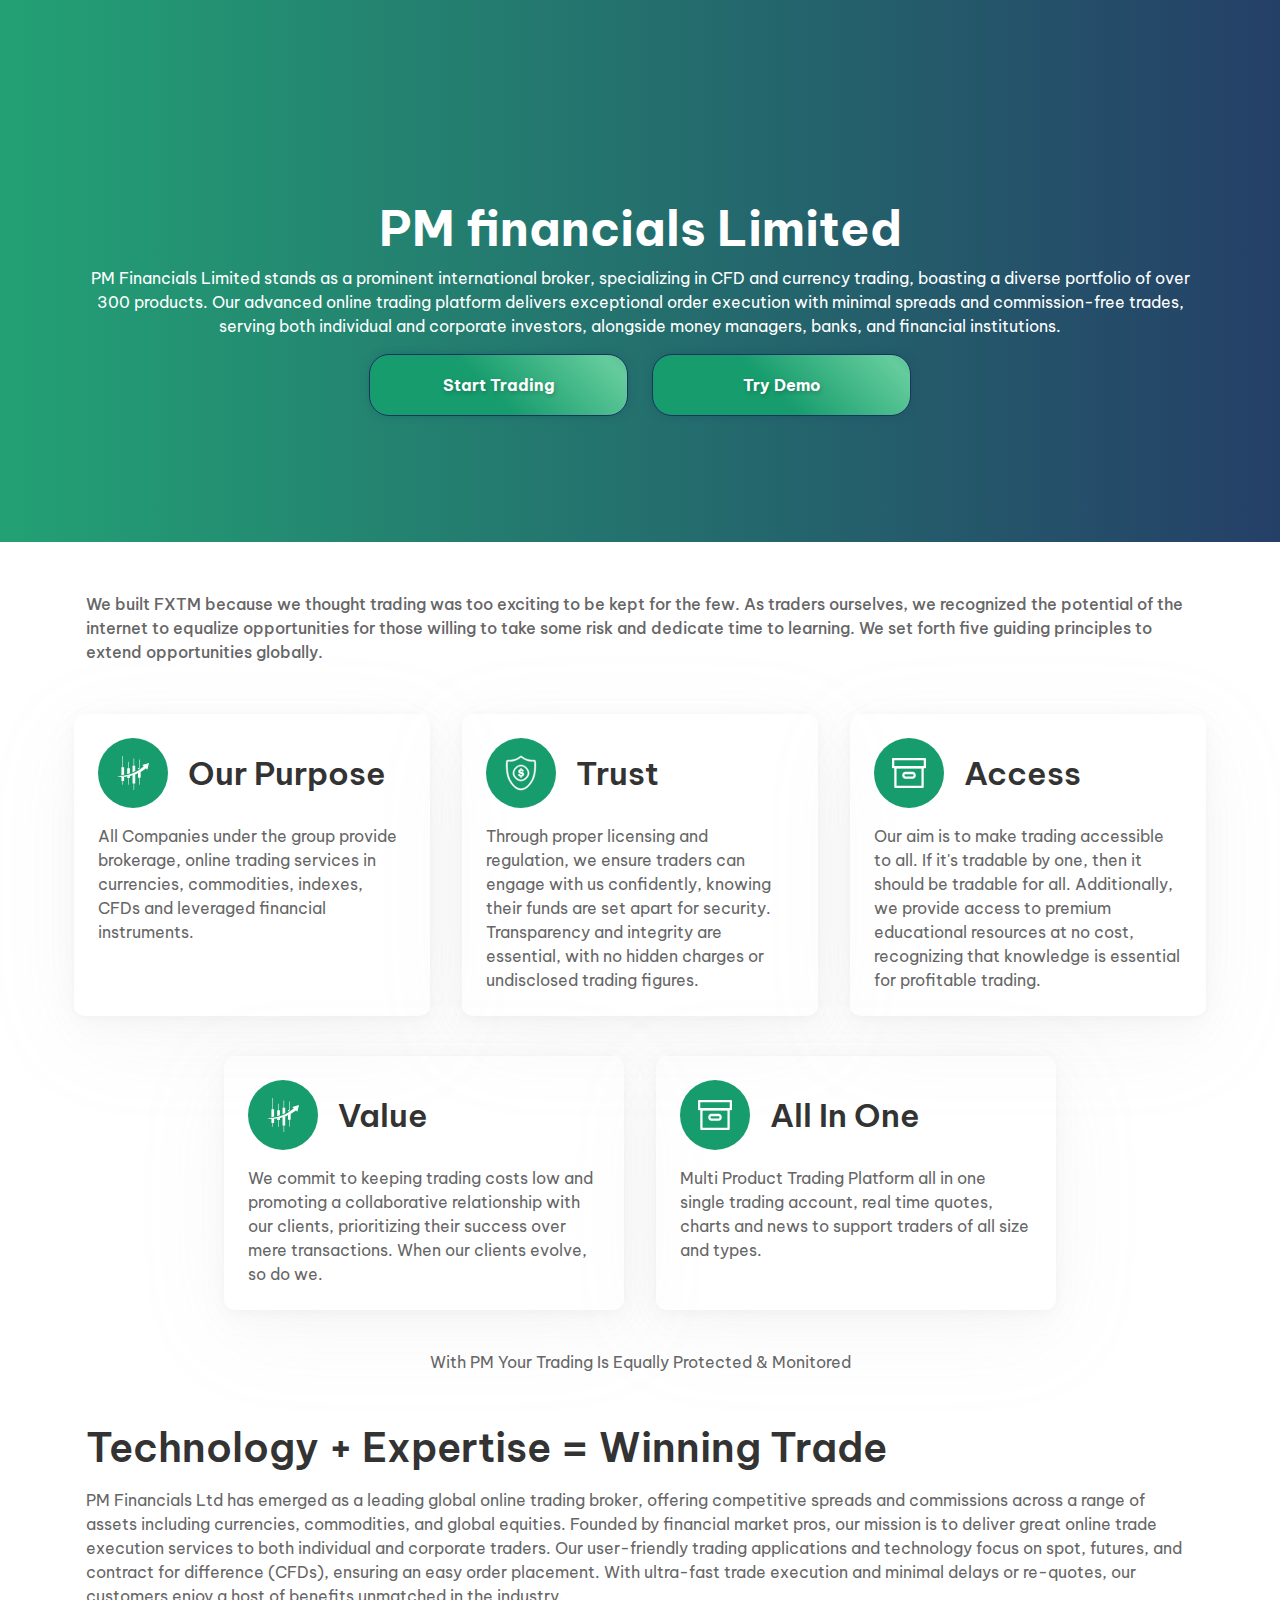
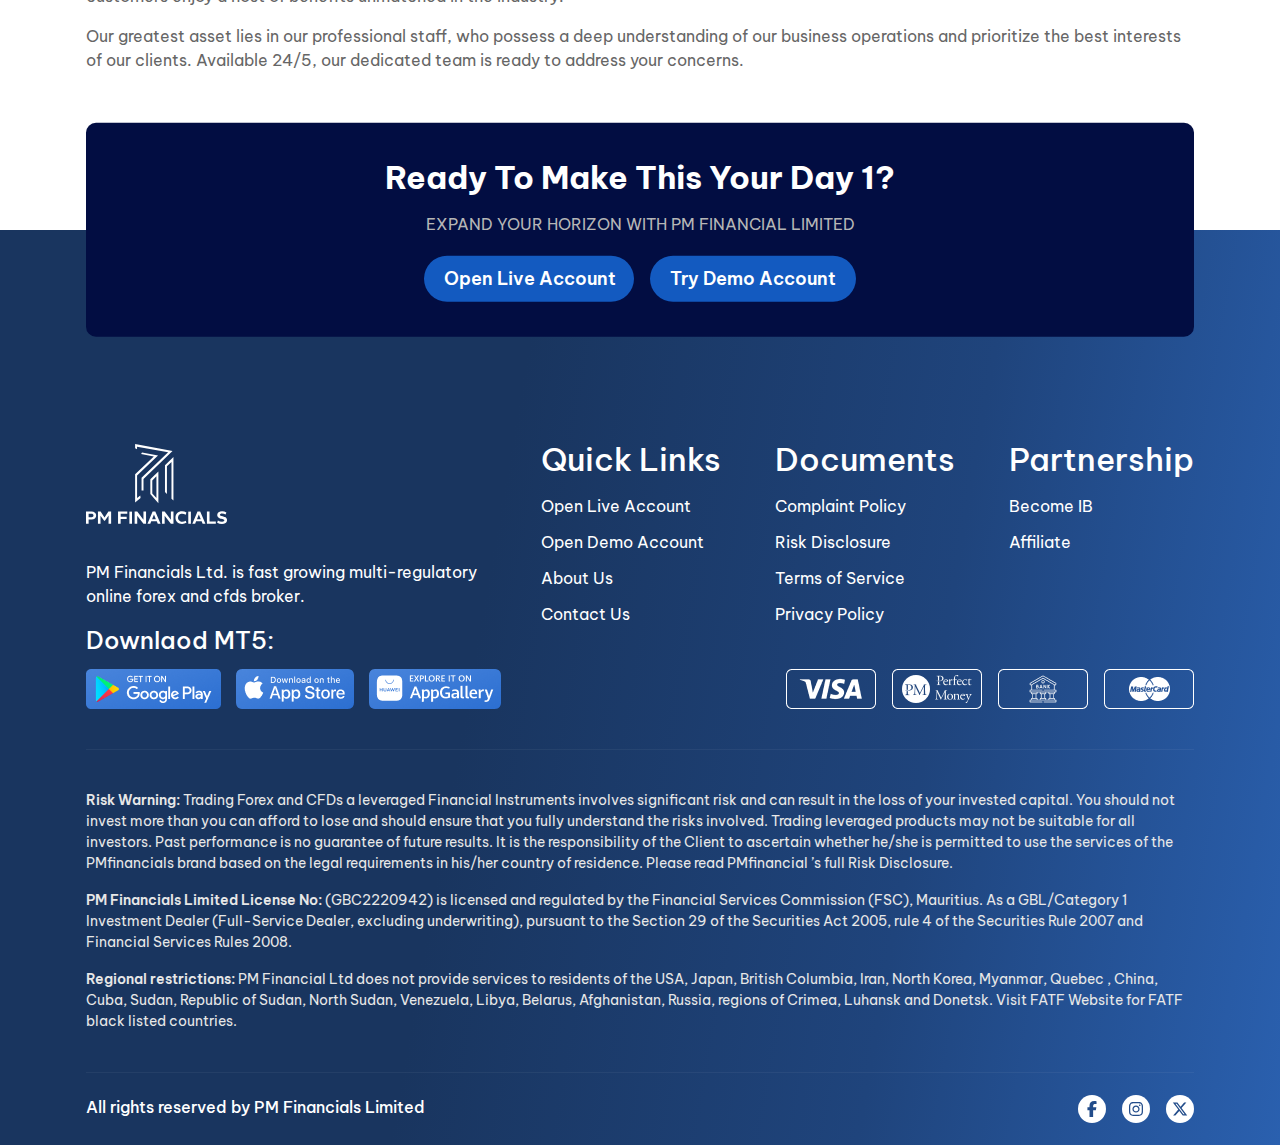
==== commit a6953ba9: "all  page design changes" ====
--- a/about.html
+++ b/about.html
@@ -36,185 +36,14 @@
 
 <body>
     <!-- Scroll To Top Start-->
-    <button class="scroll-top scroll-to-target open d-flex" data-target="html">
+    <button type="button" class="scroll-top scroll-to-target" id="btn-back-to-top" data-target="html">
         <i class="fa-solid fa-chevron-up"></i>
     </button>
     <!-- Scroll To Top End -->
 
     <div class="about-page-outer-wrapper">
 
-        <!-- Header Section Start -->
-        <header class="header-section a2-bg-0 header-section--secondary header-menu w-100 d-center">
-            <div class="outer-container d-center w-100">
-                <nav class="navbar a2-lg-bg py-0 navbar-expand-lg w-100 justify-content-between ">
-                    <div class="d-flex align-items-center gap-1 gap-lg-2 gap-xxl-3">
-                        <div class="d-flex align-items-center w-10">
-                            <button class="navbar-toggler ms-4" type="button" data-bs-toggle="collapse"
-                                aria-label="Navbar Toggler" data-bs-target="#navbar-content" aria-expanded="true"
-                                id="nav-icon3">
-                                <span></span><span></span><span></span><span></span>
-                            </button>
-                            <a href="index.html"
-                                class="navbar-brand m-0 p-0 d-flex align-items-center gap-5 gap-xl-5 me-2">
-                                <svg class="brand-logo" width="119" height="68" viewBox="0 0 119 68" fill="none"
-                                    xmlns="http://www.w3.org/2000/svg">
-                                    <g clip-path="url(#clip0_1_43)">
-                                        <path
-                                            d="M41.4546 49.6291V25.8046L57.2477 10.5618L46.5039 8.54897L47.2628 7.17809L60.7983 9.67777L43.1025 26.8138V45.8075L45.8074 43.8165L46.054 45.9381L41.4546 49.6291Z"
-                                            fill="white" />
-                                        <path
-                                            d="M48.5286 39.5869H46.8807V28.7422L69.3168 7.0992L43.0754 2.33104L43.1025 4.43904L41.4546 3.51968V0L73.0408 6.04656L48.5286 29.7541V39.5869Z"
-                                            fill="white" />
-                                        <path
-                                            d="M61.0937 50.407L54.2962 42.5843V29.92L61.0937 23.392V50.407ZM55.944 41.975L59.4458 46.0061V27.5128L55.944 30.9237V41.975Z"
-                                            fill="white" />
-                                        <path
-                                            d="M73.7997 48.0651L72.1491 46.6181L72.141 15.2402L68.3059 18.9774V42.4837L66.658 40.8299V18.1261L73.7997 11.1194V48.0651Z"
-                                            fill="white" />
-                                        <path
-                                            d="M0 57.4709H4.75935C5.89588 57.4709 6.81379 57.7755 7.51305 58.3848C7.857 58.6811 8.12994 59.0514 8.31154 59.4681C8.49314 59.8849 8.57874 60.3374 8.56195 60.792C8.57904 61.2526 8.49378 61.7112 8.31236 62.1346C8.13094 62.558 7.8579 62.9356 7.51305 63.24C6.81379 63.8638 5.89137 64.1748 4.7458 64.173H2.21163V67.7906H0V57.4709ZM4.64552 62.3179C5.08254 62.3424 5.51284 62.2017 5.85162 61.9235C6.00054 61.786 6.11737 61.6172 6.19374 61.4291C6.27011 61.241 6.30414 61.0383 6.2934 60.8355C6.30283 60.6329 6.2682 60.4306 6.19191 60.2427C6.11563 60.0548 5.99951 59.8858 5.85162 59.7475C5.5131 59.4686 5.08286 59.327 4.64552 59.3504H2.20621V62.3424L4.64552 62.3179Z"
-                                            fill="white" />
-                                        <path
-                                            d="M21.2057 57.4709V67.7878H19.0103L19.0672 60.8355L15.9259 65.329H15.3215L12.2236 60.9498L12.2778 67.7878H10.0824V57.4709H12.3347L15.6305 62.4594L18.8829 57.4709H21.2057Z"
-                                            fill="white" />
-                                        <path
-                                            d="M27.0356 57.4709H34.8522V59.3232H29.2472V61.9099H34.3156V63.7595H29.2472V67.7878H27.0356V57.4709Z"
-                                            fill="white" />
-                                        <path d="M36.6248 57.4709H38.8368V67.7878H36.6248V57.4709Z" fill="white" />
-                                        <path
-                                            d="M50.6833 57.4709V67.7878H48.4879L43.2353 60.9062L43.2488 67.7878H41.0372V57.4709H43.2353L48.4879 64.4259V57.4709H50.6833Z"
-                                            fill="white" />
-                                        <path
-                                            d="M56.2395 57.4709H58.4945L62.9448 67.7878H60.5652L59.7195 65.7669H55.0713L54.2582 67.7878H51.8758L56.2395 57.4709ZM58.9715 63.92L57.367 60.0059L55.7895 63.92H58.9715Z"
-                                            fill="white" />
-                                        <path
-                                            d="M73.8295 57.4709V67.7878H71.6315L66.3788 60.9062L66.3924 67.7878H64.1835V57.4709H66.3788L71.6315 64.4259V57.4709H73.8295Z"
-                                            fill="white" />
-                                        <path
-                                            d="M77.0115 66.523C75.987 65.5384 75.4847 64.241 75.5045 62.6307C75.4865 61.0205 75.9888 59.7221 77.0115 58.7357C78.0342 57.7492 79.3894 57.2578 81.077 57.2614C82.3599 57.2573 83.6218 57.5882 84.7387 58.2216L84.1343 60.0712C83.2355 59.5243 82.204 59.2364 81.1529 59.2389C80.6976 59.2217 80.2436 59.297 79.8181 59.4603C79.3925 59.6235 79.0042 59.8714 78.6765 60.1889C78.3487 60.5065 78.0883 60.8872 77.9108 61.3083C77.7332 61.7293 77.6423 62.182 77.6434 62.6392C77.6445 63.0964 77.7376 63.5487 77.9171 63.9689C78.0967 64.3891 78.359 64.7685 78.6882 65.0845C79.0175 65.4005 79.407 65.6464 79.8333 65.8076C80.2596 65.9688 80.714 66.0419 81.1691 66.0226C82.221 66.0148 83.2512 65.7215 84.1505 65.1739L84.7549 67.0262C83.6353 67.6666 82.3684 68.0023 81.0797 68C79.3921 68 78.036 67.5077 77.0115 66.523Z"
-                                            fill="white" />
-                                        <path d="M86.3188 57.4709H88.5308V67.7878H86.3188V57.4709Z" fill="white" />
-                                        <path
-                                            d="M94.1056 57.4709H96.3578L100.808 67.7878H98.4285L97.5721 65.7669H92.9374L92.1243 67.7878H89.7392L94.1056 57.4709ZM96.8376 63.92L95.2331 60.0059L93.6556 63.92H96.8376Z"
-                                            fill="white" />
-                                        <path d="M102.047 57.4709H104.259V65.9355H109.565V67.7878H102.047V57.4709Z"
-                                            fill="white" />
-                                        <path
-                                            d="M110.679 66.9392L111.3 65.0189C112.38 65.6854 113.621 66.0419 114.888 66.0498C115.349 66.0717 115.808 65.9723 116.219 65.7614C116.379 65.6745 116.51 65.5441 116.599 65.3852C116.688 65.2264 116.73 65.0457 116.721 64.8638C116.717 64.6983 116.663 64.5378 116.566 64.4037C116.469 64.2696 116.334 64.1683 116.179 64.1131C115.49 63.8486 114.781 63.6412 114.059 63.4929C113.701 63.4086 113.392 63.3216 113.129 63.2373C112.831 63.1374 112.54 63.0127 112.262 62.8646C111.975 62.719 111.713 62.528 111.487 62.2989C111.27 62.0598 111.099 61.7833 110.98 61.4829C110.841 61.1327 110.772 60.7583 110.777 60.3813C110.756 59.9305 110.85 59.4819 111.05 59.0775C111.25 58.6731 111.548 58.3262 111.918 58.0693C112.68 57.5253 113.674 57.2533 114.899 57.2533C116.149 57.2508 117.381 57.5513 118.49 58.1291L117.802 59.9515C116.87 59.4357 115.823 59.1635 114.758 59.16C114.322 59.1367 113.887 59.2306 113.498 59.432C113.362 59.5022 113.248 59.6097 113.17 59.742C113.091 59.8744 113.052 60.0262 113.056 60.18C113.058 60.3409 113.107 60.4978 113.197 60.6309C113.287 60.764 113.414 60.8674 113.563 60.928C114.126 61.1719 114.714 61.3543 115.317 61.472C115.731 61.5645 116.078 61.6542 116.36 61.744C116.692 61.8503 117.017 61.9803 117.33 62.1329C117.651 62.2785 117.948 62.472 118.211 62.7069C118.449 62.9403 118.641 63.2173 118.775 63.5229C118.934 63.8813 119.013 64.2703 119.005 64.6625C119.021 65.1385 118.92 65.611 118.71 66.038C118.5 66.4651 118.188 66.8335 117.802 67.1105C116.996 67.7035 115.969 68 114.72 68C113.307 67.9843 111.919 67.62 110.679 66.9392Z"
-                                            fill="white" />
-                                    </g>
-                                    <defs>
-                                        <clipPath id="clip0_1_43">
-                                            <rect width="119" height="68" fill="white" />
-                                        </clipPath>
-                                    </defs>
-                                </svg>
-
-                                <!-- <img src="assets\img\White_Logo.png" class="logo small_logo d-sm-none" alt="logo">
-                                <img src="assets\img\White_Logo.png" class="logo d-none d-sm-flex" alt="logo"> -->
-                            </a>
-                        </div>
-                        <div class="nav_alt">
-                            <div class="right-area position-relative ms-0 d-center gap-1 gap-xl-4 d-lg-none">
-                                <div class="single-item">
-                                    <a href="partnership.html"
-                                        class="rotate_eff flex-nowrap py-1 px-2 px-xl-3 d-center gap-1 fw-bold nw1-color">
-                                        Partnership <i class="ti ti-arrow-right fs-six-up"></i></a>
-                                </div>
-                                <div class="single-item">
-                                    <a href="portal_login.html"
-                                        class="cmn-btn fw-bold py-2 px-2 px-sm-3 px-lg-4 align-items-center gap-1">
-                                        Portal
-                                        Login <i class="ti ti-arrow-right fw-semibold fs-six-up"></i></a>
-                                </div>
-                                <div class="single-item">
-                                    <a href="start_trading.html"
-                                        class="cmn-btn fw-bold py-2 px-2 px-sm-3 px-lg-4 align-items-center gap-1">
-                                        Start
-                                        Trading <i class="ti ti-arrow-right fw-semibold fs-six-up"></i></a>
-                                </div>
-                            </div>
-                        </div>
-                        <div class="collapse navbar-collapse justify-content-start" id="navbar-content">
-                            <ul class="navbar-nav gap-1 gap-lg-2 gap-xxl-2  align-self-center">
-                                <li class="dropdown show-dropdown">
-                                    <button type="button" aria-label="Navbar Dropdown Button"
-                                        class="dropdown-toggle dropdown-nav active">Quick Start</button>
-                                    <ul class="dropdown-menu">
-                                        <li><a class="dropdown-item" href="index.html">Open Live Account</a></li>
-                                        <li><a class="dropdown-item" href="index-2.html">Open Demo Account</a></li>
-                                        <li><a class="dropdown-item" href="index-2.html">Deposites & Withdrawls</a></li>
-                                    </ul>
-                                </li>
-                                <li class="dropdown show-dropdown">
-                                    <button type="button" aria-label="Navbar Dropdown Button"
-                                        class="dropdown-toggle dropdown-nav">Products</button>
-                                    <ul class="dropdown-menu">
-                                        <li><a class="dropdown-item" href="market.html">Forex</a></li>
-                                        <li><a class="dropdown-item" href="market-details.html">Precious metals</a></li>
-                                        <li><a class="dropdown-item" href="market-details.html">Energies</a></li>
-                                        <li><a class="dropdown-item" href="market-details.html">Indices</a></li>
-                                        <li><a class="dropdown-item" href="market-details.html">Shares</a></li>
-                                        <li><a class="dropdown-item" href="market-details.html">Commodities</a></li>
-                                    </ul>
-                                </li>
-                                <li class="dropdown show-dropdown">
-                                    <button type="button" aria-label="Navbar Dropdown Button"
-                                        class="dropdown-toggle dropdown-nav">Plateform</button>
-                                    <ul class="dropdown-menu">
-                                        <li><a class="dropdown-item" href="about.html">MT5 Desktop</a></li>
-                                        <li><a class="dropdown-item" href="team.html">MT5 Mobile</a></li>
-                                    </ul>
-                                </li>
-                                <li class="dropdown show-dropdown">
-                                    <button type="button" aria-label="Navbar Dropdown Button"
-                                        class="dropdown-toggle dropdown-nav">Partnership</button>
-                                    <ul class="dropdown-menu">
-                                        <li><a class="dropdown-item" href="about.html">Introducing Broker</a></li>
-                                        <li><a class="dropdown-item" href="team.html">Affiliate Partner</a></li>
-                                    </ul>
-                                </li>
-                                <li class="dropdown show-dropdown">
-                                    <button type="button" aria-label="Navbar Dropdown Button"
-                                        class="dropdown-toggle dropdown-nav">Promotion</button>
-                                    <ul class="dropdown-menu">
-                                        <li><a class="dropdown-item" href="about.html">Refer a Friend</a></li>
-                                    </ul>
-                                </li>
-                                <li class="dropdown show-dropdown">
-                                    <button type="button" aria-label="Navbar Dropdown Button"
-                                        class="dropdown-toggle dropdown-nav">About</button>
-                                    <ul class="dropdown-menu">
-                                        <li><a class="dropdown-item" href="legal-docs.html">About Us</a></li>
-                                        <li><a class="dropdown-item" href="customers.html">Contact Us</a></li>
-                                        <li><a class="dropdown-item" href="roadmap.html">Welcome Bonus</a></li>
-                                    </ul>
-                                </li>
-                            </ul>
-                        </div>
-                    </div>
-                    <div
-                        class="right-area position-relative  ms-0 d-center gap-3 gap-xl-4 d-none d-lg-flex justify-content-end">
-                        <div class="single-item">
-                            <a href="partnership.html"
-                                class="cmn-btn fw-bold py-2 px-2 px-sm-3 px-lg-4 align-items-center gap-1">
-                                Partnership</a>
-                        </div>
-                        <div class="single-item">
-                            <a href="portal-login.html"
-                                class="cmn-btn fw-bold py-2 px-2 px-sm-3 px-lg-4 align-items-center gap-1"> Portal
-                                Login</a>
-                        </div>
-                        <div class="single-item">
-                            <a href="start-trading.html"
-                                class="cmn-btn fw-bold py-2 px-2 px-sm-3 px-lg-4 align-items-center gap-1"> Start
-                                Trading</a>
-                        </div>
-                    </div>
-                </nav>
-            </div>
-        </header>
-        <!-- Header Section End -->
+        
 
         <div class="about-page-wrapper">
 
@@ -665,7 +494,7 @@
             </div>
             <div class="offcanvas-body">
                 <div>
-                    <div class="navbar-accord accordion d-lg-none" id="accordion">
+                    <div class="navbar-accord accordion" id="accordion">
                         <div class="accordion-item border-0">
                             <h2 class="accordion-header" id="headingOne">
                                 <button class="accordion-button active collapsed" type="button"
@@ -785,17 +614,20 @@
 
 
 
-<!-- JS Dependencies Start -->
+    <!-- JS Dependencies Start -->
     <script src="https://cdn.jsdelivr.net/npm/swiper@11/swiper-bundle.min.js"></script>
-    <script src="https://cdn.jsdelivr.net/npm/bootstrap@5.3.3/dist/js/bootstrap.bundle.min.js" integrity="sha384-YvpcrYf0tY3lHB60NNkmXc5s9fDVZLESaAA55NDzOxhy9GkcIdslK1eN7N6jIeHz" crossorigin="anonymous"></script>
+    <script src="https://cdn.jsdelivr.net/npm/bootstrap@5.3.3/dist/js/bootstrap.bundle.min.js"
+        integrity="sha384-YvpcrYf0tY3lHB60NNkmXc5s9fDVZLESaAA55NDzOxhy9GkcIdslK1eN7N6jIeHz"
+        crossorigin="anonymous"></script>
     <script src="https://ajax.googleapis.com/ajax/libs/jquery/3.7.1/jquery.min.js"></script>
 
-    <script src="assets\js\main.js"></script>
-    <script src="assets/js/all.min.js"></script>
     <script src="https://cdnjs.cloudflare.com/ajax/libs/jquery/3.5.1/jquery.min.js"></script>
     <script src="https://cdnjs.cloudflare.com/ajax/libs/twitter-bootstrap/4.5.3/js/bootstrap.bundle.min.js"></script>
     <script src="https://ajax.googleapis.com/ajax/libs/jquery/3.7.1/jquery.min.js"></script>
-<!-- JS Dependencies End -->
+    <script src="assets\js\main.js"></script>
+    <script src="assets/js/all.min.js"></script>
+    <script src="assets/js/scroll-top.js"></script>
+    <!-- JS Dependencies End -->
 
 </body>
 
--- a/assets/css/style.min.css
+++ b/assets/css/style.min.css
@@ -453,9 +453,8 @@
 .max-un {
   max-width: unset;
 }
-.header-section.provide-world {
-  background-image: linear-gradient(90deg, #179c6dbf 0%, #19355f 100%),
-    url("../img/footer-top.jpg") !important;
+.header-section.provide-world{
+  background-image: linear-gradient(90deg, #179c6dbf 0%, #19355f 100%) , url('../img/footer-top.jpg') !important;
   background-size: 100% !important;
   background-position: center;
   background-color: #022091;
@@ -539,11 +538,7 @@
     background: rgba(var(--nb3), 1);
   }
   .a2-lg-bg {
-    background: linear-gradient(
-      90deg,
-      rgb(255 255 255 / 20%) 0%,
-      rgb(255 255 255 / 5%) 100%
-    );
+    background: linear-gradient(90deg, rgb(255 255 255 / 20%) 0%, rgb(255 255 255 / 5%) 100%);
   }
 }
 @media (max-width: 991px) {
@@ -840,8 +835,8 @@
 }
 .cmn-btn {
   max-width: 150px;
-  background-color: #179c6d;
-  color: #ffffff;
+  background-color: #179C6D;
+  color: #FFFFFF;
   font-weight: 500;
   border-radius: 30px;
   transition: var(--transition);
@@ -1308,7 +1303,7 @@
 }
 *::-webkit-scrollbar-button,
 *::-webkit-scrollbar-thumb {
-  background: rgba(var(--p1), 1);
+  background: #179C6D;
 }
 .cus-scrollbar {
   overflow-y: auto;
@@ -1381,35 +1376,35 @@
 .input-pass .password-eye-icon.visible::after {
   content: "";
 }
-.scrollToTop {
+/* scroll to top css start */
+
+.scroll-top {
+  display: none;
+  width: 50px;
+  height: 50px;
+  font-size: large;
   position: fixed;
-  bottom: 0;
-  width: 40px;
-  height: 40px;
-  right: 30px;
-  background-color: rgba(var(--p1), 1);
-  padding: 0 12px;
-  color: rgba(var(--p2-fixed), 1);
-  line-height: 120%;
-  font-size: 12px;
+  bottom: 30px;
+  right: 50px;
+  z-index: 99;
+  color: #fff;
+  background: #179c6d !important;
   text-align: center;
-  z-index: 9;
-  cursor: pointer;
-  transition: all 1s;
-  transform: translateY(100%);
-  box-shadow: 0 1px 2px rgba(0, 0, 0, 0.07), 0 2px 4px rgba(0, 0, 0, 0.07),
-    0 4px 8px rgba(0, 0, 0, 0.07), 0 8px 16px rgba(0, 0, 0, 0.07),
-    0 16px 32px rgba(0, 0, 0, 0.07), 0 32px 64px rgba(0, 0, 0, 0.07);
-}
-.scrollToTop.active {
-  bottom: 30px;
-  transform: translateY(0%);
-}
-@media (max-width: 1499px) {
-  .scrollToTop.active {
-    bottom: 70px;
-  }
-}
+  border-radius: 40px;
+  cursor: pointer !important;
+  transition: 1s ease;
+  box-shadow: 0px 0px 15px 0px rgba(0, 0, 0, 0.1) !important;
+}
+
+.fa-chevron-up {
+  position: absolute;
+  top: 50%;
+  left: 50%;
+  translate: -50% -50%;
+}
+
+/* scroll to top css end */
+
 .preloader {
   position: fixed;
   top: 0;
@@ -2027,6 +2022,10 @@
   padding: 10px 0;
   padding-right: 15px;
 }
+
+.collapse:not(.show) {
+  display: none;
+}
 .header-section .navbar .navbar-nav .navbar-nav li {
   padding: 5px 0;
 }
@@ -2040,7 +2039,7 @@
   align-items: center;
   justify-content: center;
   transition: 0.3s;
-  color: #ffffff;
+  color: #FFFFFF;
 }
 /* .header-section .navbar .navbar-nav a.active,
 .header-section .navbar .navbar-nav a:hover,
@@ -2056,32 +2055,33 @@
   opacity: 1;
   transition: 0.3s;
 }
-.header-section .navbar .navbar-nav .dropdown {
+.header-section .navbar .navbar-nav .dropdown{
   padding: 38px 22px 38px 10px;
 }
-.header-section .navbar .navbar-nav .dropdown:hover {
-  background: #ffffff33;
-}
-.header-section .navbar .navbar-nav .dropdown:hover button {
-  color: #19355f;
-}
-.header-section .navbar .navbar-nav .dropdown:hover::before {
+.header-section .navbar .navbar-nav .dropdown:hover{
+  background: #FFFFFF33;
+}
+.header-section .navbar .navbar-nav .dropdown:hover button{
+  color: #19355F;
+}
+.header-section .navbar .navbar-nav .dropdown:hover::before{
   content: "";
   position: absolute;
   top: 0;
   left: 0;
   height: 5px;
   width: 100%;
-  border-top: 5px solid #19355f;
+  border-top: 5px solid #19355F;
 }
 .header-section .navbar .navbar-nav .dropdown-menu,
 .header-section .navbar .navbar-nav .sub-menu {
-  background-color: #ffffff;
-  box-shadow: 0px 1.13px 5.65px 0px #0000000b;
-
-  box-shadow: 0px 3.8px 18.99px 0px #00000011;
-
-  box-shadow: 0px 17px 85px 0px #0000001c;
+  background-color: #FFFFFF;
+  box-shadow: 0px 1.13px 5.65px 0px #0000000B;
+
+box-shadow: 0px 3.8px 18.99px 0px #00000011;
+
+box-shadow: 0px 17px 85px 0px #0000001C;
+
 }
 @media (min-width: 992px) {
   .header-section .navbar .navbar-nav .dropdown-menu,
@@ -2112,10 +2112,10 @@
 .header-section .navbar .navbar-nav .sub-menu button:hover {
   letter-spacing: 1px;
   transition: var(--transition);
-  color: #19355f;
+  color: #19355F;
 }
 .header-section .navbar .navbar-nav .dropdown-menu li:hover,
-.header-section .navbar .navbar-nav .sub-menu li:hover {
+.header-section .navbar .navbar-nav .sub-menu li:hover{
   background-color: rgba(25, 53, 95, 0.1);
 }
 .header-section .navbar .navbar-nav .dropdown-menu a::after,
@@ -2131,8 +2131,8 @@
   display: none;
 }
 .header-section .navbar .navbar-nav .right-area .cmn-btn {
-  background-color: #19355f;
-  color: #ffffff;
+  background-color: #19355F;
+  color: #FFFFFF;
 }
 .header-section .navbar .dropdown-toggle {
   position: relative;
@@ -2179,14 +2179,14 @@
   opacity: 1;
   visibility: visible;
 }
-.header-section .navbar .show-dropdown:hover .dropdown-menu {
+.header-section .navbar .show-dropdown:hover .dropdown-menu{
   padding: 10px 0 25px;
   padding-right: 0;
 }
-.header-section .navbar .show-dropdown .dropdown-menu li {
+.header-section .navbar .show-dropdown .dropdown-menu li{
   padding: 10px 30px 10px 20px;
 }
-.header-section .navbar .dropdown-menu a {
+.header-section .navbar .dropdown-menu a{
   color: #666666;
   padding: 0;
 }
@@ -2372,8 +2372,94 @@
   background-color: #12365d;
   box-shadow: 0 0 10px #0b4485;
 }
-.header-section.header-section--secondary.header-fixed .navbar {
+.header-section.header-section--secondary.header-fixed .navbar{
   background: transparent;
+}
+.footer:before {
+  content: "";
+  background: rgba(var(--nb4), 1);
+  position: absolute;
+  right: 0;
+  width: 100%;
+  height: 16%;
+  z-index: -1;
+}
+@media (max-width: 991px) {
+  .footer:before {
+    display: none;
+  }
+}
+@media (max-width: 479px) {
+  .footer .col-6 {
+    width: 100%;
+  }
+}
+.footer .footer__part a {
+  color: rgba(var(--nw2));
+}
+.footer .footer__part a:hover {
+  color: rgba(var(--p1));
+}
+.footer .footer__part .footer_list a {
+  position: relative;
+  padding-left: 0;
+}
+.footer .footer__part .footer_list a:before {
+  content: "";
+  position: absolute;
+  left: -10px;
+  font-family: "Material Symbols Outlined";
+  font-size: 20px;
+  opacity: 0;
+  transition: var(--transition);
+  font-weight: 700;
+}
+.footer .footer__part .footer_list a:hover {
+  color: rgba(var(--s1));
+  padding-left: 20px;
+}
+.footer .footer__part .footer_list a:hover:before {
+  left: 0;
+  opacity: 1;
+}
+@media (max-width: 767px) {
+  .footer .footer__copyright {
+    row-gap: 16px !important;
+  }
+}
+.footer .start-earning {
+  position: relative;
+  z-index: 0;
+}
+@media (max-width: 767px) {
+  .footer .start-earning .row.w-100 {
+    width: unset !important;
+  }
+}
+.footer .start-earning:after {
+  content: "";
+  border-radius: 299px;
+  opacity: 0.3;
+  background: rgba(var(--p1), 1);
+  filter: blur(200px);
+  position: absolute;
+  right: 0;
+  top: 0;
+  width: 299px;
+  height: 299px;
+  z-index: -1;
+}
+.footer .start-earning .vector_effect {
+  justify-content: center;
+}
+@media (max-width: 1199px) {
+  .footer .start-earning .vector_effect img {
+    width: 70%;
+  }
+}
+.footer .animation img:first-child {
+  top: 216px;
+  left: 80px;
 }
 .hero-section {
   background: url("../images/hero_bg_vector.png");
@@ -2815,6 +2901,7 @@
   left: 20%;
 }
 @media (max-width: 1199px) {
+
   .header-section .navbar .navbar-toggler {
     display: inline-block;
   }
@@ -3347,64 +3434,66 @@
   gap: 12px;
 }
 
+
+
 /* Home Page CSS Extra */
-.section-heading h2 {
+.section-heading h2{
   font-size: 32px;
   line-height: 48px;
   font-weight: 600;
   color: #333333;
   max-width: 742px;
 }
-.section-heading p {
+.section-heading p{
   font-size: 16px;
   line-height: 24px;
   font-weight: 600;
-  color: #179c6d;
+  color: #179C6D;
   margin: 0;
 }
-.slider-btn a {
+.slider-btn a{
   width: 50px;
   height: 50px;
   border-radius: 50%;
   border: 1px solid #666666;
 }
-.slider-btn a:hover {
-  border: 1px solid #179c6d;
-}
-.slider-btn a:hover svg {
-  color: #179c6d;
-}
-.slider-btn a svg {
+.slider-btn a:hover{
+  border: 1px solid #179C6D;
+}
+.slider-btn a:hover svg{
+  color: #179C6D;
+}
+.slider-btn a svg{
   color: #666666;
 }
-.trading-potential-section .trading-box {
+.trading-potential-section .trading-box{
   border: 1px solid #f1e9e9;
   border-radius: 10px;
 }
-.trading-potential-section .trading-box h3 {
+.trading-potential-section .trading-box h3{
   font-size: 24px;
   line-height: 36px;
   color: #333333;
   margin: 0;
 }
-.trading-potential-section .trading-box p {
+.trading-potential-section .trading-box p{
   color: #666666;
   font-weight: 400;
   font-size: 16px;
   line-height: 24px;
   min-height: 72px;
 }
-.trading-potential-section .trading-box a {
+.trading-potential-section .trading-box a{
   font-size: 18px;
   line-height: 22px;
   font-weight: 500;
-  color: #179c6d;
+  color: #179C6D;
   text-decoration: underline !important;
 }
-.trading-potential-section .trading-box .trading-img {
+.trading-potential-section .trading-box .trading-img{
   width: 70px;
   height: 70px;
-  background: #179c6d;
+  background: #179C6D;
   border-radius: 50%;
 }
 @media only screen and (max-width: 768px) {
@@ -3413,30 +3502,27 @@
     line-height: 30px;
     margin-top: 8px;
     margin-bottom: 15px;
-  }
-  .trading-potential-section .trading-box h3 {
-    font-size: 22px;
-    line-height: 28px;
-  }
-  .trading-potential-section .trading-box .trading-img {
-    width: 55px;
-    height: 55px;
-  }
+}
+.trading-potential-section .trading-box h3{
+  font-size: 22px;
+  line-height: 28px;
+}
+.trading-potential-section .trading-box .trading-img {
+  width: 55px;
+  height: 55px;
+}
 }
 /* Home Page CSS Extra */
+
 
 /* FOOTER CSS START*/
 .footer-wrapper {
   margin-top: 100px;
   overflow: visible;
 }
+
 .footer-wrapper .footer-section {
-  background: linear-gradient(
-    99.85deg,
-    #19355f 38.1%,
-    #1f447c 70.59%,
-    #2a60af 100%
-  );
+  background: linear-gradient(99.85deg, #19355f 38.1%, #1f447c 70.59%, #2a60af 100%);
 }
 
 .footer-wrapper .footer-section .ready-to-start-section {
@@ -3610,8 +3696,7 @@
   }
 }
 
-@media only screen and (min-width: 320px) {
-}
+@media only screen and (min-width: 320px) {}
 
 @media only screen and (max-width: 319px) {
   .footer-wrapper .footer-section .main-footer .company-discr .get-app {
@@ -3623,67 +3708,63 @@
     gap: 10px;
   }
 }
-/* footer css end */
+/* Footer CSS End */
 /* Contact CSS */
-.contact-section {
+.contact-section{
   background-image: url("/assets/img/contact-bg.png");
   background-position: center center;
   background-repeat: no-repeat;
   background-size: cover;
   padding: 280px 0 140px 0;
 }
-.contact-section h2,
-.mt5-hero-section h2 {
+.contact-section h2, .mt5-hero-section h2{
   font-size: 44px;
   line-height: 55px;
   font-weight: 600;
   text-align: center;
-  color: #ffffff;
-}
-.detail-section h3 {
+  color: #FFFFFF;
+}
+.detail-section h3{
   color: #333333;
 }
-.detail-section h5 {
+.detail-section h5{
   color: #333333;
   font-weight: 500;
   margin-bottom: 5px;
 }
-.detail-section p {
+.detail-section p{
   color: #666666;
 }
-.detail-box {
-  box-shadow: 0px 1px 4.17px 0px #b2b2b209, 0px 2.75px 11.52px 0px #b2b2b20d,
-    0px 6.63px 27.74px 0px #b2b2b211, 0px 22px 92px 0px #b2b2b21a;
+.detail-box{
+  box-shadow: 0px 1px 4.17px 0px #B2B2B209,0px 2.75px 11.52px 0px #B2B2B20D,0px 6.63px 27.74px 0px #B2B2B211,0px 22px 92px 0px #B2B2B21A;
   border-radius: 10px;
 }
-.detail-box a {
+.detail-box a{
   background-color: rgb(23 156 109 / 10%);
   color: #333;
   padding: 10px 25px;
   border-radius: 30px;
 }
-.detail-box a:hover {
-  background: linear-gradient(86.3deg, #083626 18.32%, #179c6d 106.49%);
-  color: #ffffff;
+.detail-box a:hover{
+  background: linear-gradient(86.3deg, #083626 18.32%, #179C6D 106.49%);
+  color: #FFFFFF;
   transition: all;
 }
-.detail-box a:hover svg {
-  color: #ffffff;
-}
-.detail-box a svg {
-  color: #179c6d;
-}
-.inquiry-section label {
+.detail-box a:hover svg{
+  color: #FFFFFF;
+}
+.detail-box a svg{
+  color: #179C6D;
+}
+.inquiry-section label{
   font-size: 17px;
   font-weight: 500;
   color: #333333;
 }
-.inquiry-section {
+.inquiry-section{
   padding-bottom: 50px;
 }
-.inquiry-section input,
-.inquiry-section textarea,
-.inquiry-section select {
+.inquiry-section input, .inquiry-section textarea, .inquiry-section select{
   background: transparent;
   border: 1px solid rgb(185 185 185 / 60%);
   padding: 12px 16px;
@@ -3695,191 +3776,171 @@
   font-weight: 400;
   width: 100%;
 }
-.inquiry-section .radio-btn input {
-  accent-color: #179c6d;
-}
-.inquiry-section input:focus,
-.inquiry-section textarea:focus {
+.inquiry-section .radio-btn input{
+  accent-color: #179C6D;
+}
+.inquiry-section input:focus, .inquiry-section textarea:focus{
   outline: transparent;
 }
-.inquiry-section .radio-btn {
-  display: flex;
-}
-.inquiry-section .radio-btn input {
+.inquiry-section .radio-btn{
+  display: flex ;
+}
+.inquiry-section .radio-btn input{
   margin: 0;
   width: 18px;
   height: 18px;
 }
-.mt5-section p,
-.mt5-section ul li {
+.mt5-section p, .mt5-section ul li{
   color: #333333;
 }
-.mt5-section ul li {
+.mt5-section ul li{
   list-style: disc !important;
   margin: 8px 0;
 }
-.mt5-hero-section {
-  background: linear-gradient(90deg, #179c6d 0%, #19355f 100%);
+.mt5-hero-section{
+  background: linear-gradient(90deg, #179C6D 0%, #19355F 100%);
   padding: 280px 0 140px 0;
 }
 @media only screen and (max-width: 768px) {
-  .contact-section h2,
-  .mt5-hero-section h2 {
+  .contact-section h2, .mt5-hero-section h2{
     font-size: 36px;
     line-height: 44px;
   }
-  .inquiry-section {
+  .inquiry-section{
     padding-bottom: 60px;
   }
-  .app-main {
+  .app-main{
     margin-bottom: 220px;
   }
 }
 @media only screen and (max-width: 425px) {
-  .inquiry-section img {
+  .inquiry-section img{
     display: none;
   }
-  .inquiry-section {
+  .inquiry-section{
     padding-bottom: 100px;
   }
-  .app-main {
+  .app-main{
     margin-bottom: 250px;
   }
 }
 /* Contact CSS */
 
-/* Introducing Broker CSS start*/
-.introducing-broker-section {
-  background: linear-gradient(90deg, #179c6d 0%, #19355f 100%);
+/* Introducing Broker CSS */
+.introducing-broker-section{
+  background: linear-gradient(90deg, #179C6D 0%, #19355F 100%);
   padding: 220px 0 70px 0;
 }
-.introducing-broker-section a {
+.introducing-broker-section a{
   max-width: fit-content;
 }
-.introducing-broker-section h2 {
+.introducing-broker-section h2{
   font-size: 44px;
   font-weight: 600;
   line-height: 54px;
-  color: #ffffff;
+  color: #FFFFFF;
   margin-bottom: 20px;
 }
-.introducing-broker-section p {
+.introducing-broker-section p{
   font-size: 18px;
   font-weight: 400;
   line-height: 28px;
-  color: #f9f9f9;
+  color: #F9F9F9;
   max-width: 610px;
 }
-.own-business-section p {
+.own-business-section p{
   color: #333333;
 }
-.own-business-section a {
+.own-business-section a{
   max-width: fit-content;
 }
-.own-business-section ul li {
+.own-business-section ul li{
   font-size: 16px;
   font-weight: 400;
   color: #333333;
   margin: 10px 0;
   list-style: disc !important;
 }
-.own-business-section .list-box {
+.own-business-section .list-box{
   width: 70%;
   float: right;
 }
-.ib-account-section {
-  background: linear-gradient(
-    99.85deg,
-    #19355f 38.1%,
-    #1f447c 70.59%,
-    #2a60af 100%
-  );
-}
-.ib-account-section .slider-box h2 {
+.ib-account-section{
+  background: linear-gradient(99.85deg, #19355F 38.1%, #1F447C 70.59%, #2A60AF 100%);
+}
+.ib-account-section .slider-box h2{
   font-size: 24px;
   font-weight: 600;
   line-height: 34px;
   color: #333333;
   margin-bottom: 10px;
 }
-.ib-account-section .slider-box p {
+.ib-account-section .slider-box p{
   font-size: 16px;
   line-height: 24px;
   font-weight: 400;
   color: #666666;
   min-height: 120px;
 }
-.ib-account-section .slider-box {
+.ib-account-section .slider-box{
   position: relative;
   border-radius: 10px;
   padding-top: 65px !important;
 }
-.ib-account-section .swiper-slide {
+.ib-account-section .swiper-slide{
   padding-top: 40px;
 }
-.ib-account-section a {
+.ib-account-section a{
   position: inherit;
 }
-.ib-account-section a::after {
+.ib-account-section a::after{
   content: "";
 }
-.ib-account-section .slider-btn a {
-  border: 1px solid #ffffff;
-}
-.ib-account-section .slider-btn a svg {
-  color: #ffffff;
-}
-.ib-account-section .slider-box span {
+.ib-account-section .slider-btn a{
+  border: 1px solid #FFFFFF;
+}
+.ib-account-section .slider-btn a svg{
+  color: #FFFFFF;
+}
+.ib-account-section .slider-box span{
   font-size: 32px;
-  line-height: 42px;
-  color: #fff;
-  width: 80px;
-  height: 80px;
-  background: linear-gradient(135deg, #226ddc 0%, #104ba0 100%);
-  box-shadow: 0px 1.22px 1.77px 0px #09389613, 0px 3.38px 4.88px 0px #0938961b,
-    0px 8.14px 11.76px 0px #09389623, 0px 27px 39px 0px #09389636;
-  display: flex;
-  align-items: center;
-  justify-content: center;
-  border-radius: 50%;
-  position: absolute;
-  top: 0;
-  left: 50%;
-  transform: translate(-50%, -50%);
+    line-height: 42px;
+    color: #FFF;
+    width: 80px;
+    height: 80px;
+    background: linear-gradient(135deg, #226DDC 0%, #104BA0 100%);
+    box-shadow: 0px 1.22px 1.77px 0px #09389613,0px 3.38px 4.88px 0px #0938961B,0px 8.14px 11.76px 0px #09389623,0px 27px 39px 0px #09389636;
+    display: flex;
+    align-items: center;
+    justify-content: center;
+    border-radius: 50%;
+    position: absolute;
+    top: 0;
+    left: 50%;
+    transform: translate(-50%, -50%);
 }
 .about-page-wrapper {
-  background-color: #ffffff;
+  background-color: #FFFFFF;
 }
 
 .about-page-wrapper .about-page-banner-section {
-  background: linear-gradient(
-      90deg,
-      rgba(23, 156, 109, 0.95) 0%,
-      rgba(25, 53, 95, 0.95) 100%
-    ),
-    url("/assets/img/about-bg.png");
+  background: linear-gradient(90deg, rgba(23, 156, 109, 0.95) 0%, rgba(25, 53, 95, 0.95) 100%), url('/assets/img/about-bg.png');
   background-size: 100% !important;
   background-position: top;
   height: 542px;
 }
 .about-page-wrapper .about-us-section .about-us .about-card {
-  box-shadow: 0px 1px 4.17px 0px #b2b2b209, 0px 2.75px 11.52px 0px #b2b2b20d,
-    0px 6.63px 27.74px 0px #b2b2b211, 0px 22px 92px 0px #b2b2b21a;
+  box-shadow: 0px 1px 4.17px 0px #B2B2B209, 0px 2.75px 11.52px 0px #B2B2B20D, 0px 6.63px 27.74px 0px #B2B2B211, 0px 22px 92px 0px #B2B2B21A;
   border-radius: 10px;
 }
-.about-page-wrapper .section-heading h2 {
+.about-page-wrapper .section-heading h2{
   max-width: none;
 }
-.about-page-wrapper
-  .about-us-section
-  .about-us
-  .about-card
-  .card-header
-  .title-logo {
+.about-page-wrapper .about-us-section .about-us .about-card .card-header .title-logo {
   width: 70px;
   height: 70px;
   border-radius: 50%;
-  background-color: #179c6d;
+  background-color: #179C6D;
 }
 
 .about-page-wrapper .about-us-section .about-us .about-card .card-header h3 {
@@ -3897,121 +3958,119 @@
 
 @media only screen and (min-width: 992px) {
   .about-page-wrapper .about-us-section .about-us .about-card {
-    max-width: 400px;
+      max-width: 400px;
   }
 }
 @media only screen and (max-width: 1280px) {
-  .own-business-section .list-box {
+  .own-business-section .list-box{
     width: 90%;
   }
 }
 @media only screen and (max-width: 767px) {
-  .own-business-section .list-box {
+  .own-business-section .list-box{
     width: 100%;
     padding-left: 16px;
   }
 }
 @media only screen and (max-width: 576px) {
-  .introducing-broker-section h2 {
+  .introducing-broker-section h2{
     font-size: 30px;
     line-height: 40px;
     margin-bottom: 10px;
   }
-  .introducing-broker-section {
+  .introducing-broker-section{
     padding: 150px 0 70px 0;
   }
 }
 @media only screen and (max-width: 425px) {
-  .introducing-broker-section h2 {
+  .introducing-broker-section h2{
     font-size: 25px;
   }
-  .ib-account-section .slider-box span {
+  .ib-account-section .slider-box span{
     font-size: 28px;
     line-height: 38px;
-    color: #fff;
+    color: #FFF;
     width: 70px;
     height: 70px;
   }
-  .ib-account-section .slider-box {
+  .ib-account-section .slider-box{
     padding-top: 60px !important;
   }
-  .partner-section {
+  .partner-section{
     padding-bottom: 120px !important;
   }
-  .partner-section .about-us .card-header {
+  .partner-section .about-us .card-header{
     flex-direction: column;
   }
-  .partner-section .about-us .about-card p {
+  .partner-section .about-us .about-card p{
     text-align: center !important;
   }
 }
-/* Introducing Broker CSS end*/
-/* Forex CSS start*/
-.own-business-section .trading-box p {
-  color: #179c6d;
-}
-.own-business-section .trading-box h2 {
+/* Introducing Broker CSS */
+/* Forex CSS */
+.own-business-section .trading-box p{
+  color: #179C6D;
+}
+.own-business-section .trading-box h2{
   max-width: 850px;
   margin: 0 auto;
 }
-.explore-limitless-section h2 {
+.explore-limitless-section h2{
   max-width: 1020px;
   margin: 0 auto;
 }
-.competitive-forex-section h2 {
+.competitive-forex-section h2{
   max-width: 900px;
 }
-.competitive-forex-section .slider-btn a {
+.competitive-forex-section .slider-btn a{
   position: inherit;
 }
-.competitive-forex-section .slider-btn a::after {
+.competitive-forex-section .slider-btn a::after{
   content: "";
 }
+.competitive-forex-section table thead tr{
+  background: rgb(185 185 185 / 25%);
+}
+.competitive-forex-section table thead tr th{
+  border: 1px solid rgb(185 185 185 / 40%);
+  padding: 13px 20px;
+}
+.competitive-forex-section table .trading-up{
+  color: #179C6D;
+}
+.competitive-forex-section table .trading-down{
+  color: #EC0000;
+}
+.competitive-forex-section table td{
+  font-size: 16px;
+  line-height: 24px;
+  font-weight: 500;
+  border: 1px solid rgb(185 185 185 / 40%);
+  padding: 15px 20px;
+}
+.competitive-forex-section table{
+  color: #333333;
+  border-collapse: collapse;
+}
+.table-div{
+  white-space: nowrap;
+  overflow: auto;
+}
 @media only screen and (max-width: 425px) {
-  .trading-section {
+  .trading-section{
     padding-bottom: 120px !important;
   }
 }
-/* Forex CSS end*/
-
-/* scroll to top css start */
-.scroll-top {
-  width: 50px;
-  height: 50px;
-  font-size: large;
-  position: fixed;
-  bottom: 30px;
-  right: 50px;
-  z-index: 99;
-  color: #fff;
-  background: #179c6d !important;
-  text-align: center;
-  border-radius: 40px;
-  cursor: pointer !important;
-  transition: 1s ease;
-  box-shadow: 0px 0px 15px 0px rgba(0, 0, 0, 0.1) !important;
-}
-
-.fa-chevron-up {
-  position: absolute;
-  top: 50%;
-  left: 50%;
-  translate: -50% -50%;
-}
-/* scroll to top css end */
+/* Forex CSS */
 
 /* About Us Section CSS Start */
+
 .about-page-wrapper {
   background-color: #ffffff;
 }
 
 .about-page-wrapper .about-page-banner-section {
-  background: linear-gradient(
-      90deg,
-      rgba(23, 156, 109, 0.95) 0%,
-      rgba(25, 53, 95, 0.95) 100%
-    ),
-    url("/assets/img/about-bg.png");
+  background: linear-gradient(90deg, rgba(23, 156, 109, 0.95) 0%, rgba(25, 53, 95, 0.95) 100%),url("/assets/img/about-bg.png");
   background-size: 100% !important;
   background-position: top;
 }
@@ -4022,19 +4081,11 @@
   width: 100%;
 }
 
-.about-page-wrapper
-  .about-page-banner-section
-  .about-sec-btns
-  .btn-global-dark-blue {
+.about-page-wrapper .about-page-banner-section .about-sec-btns .btn-global-dark-blue {
   max-width: 300px;
   width: 100%;
   padding: 18px;
-  background-image: linear-gradient(
-    45deg,
-    #179c6d 25%,
-    #64cc9c 51%,
-    #19355f 100%
-  );
+  background-image: linear-gradient(45deg, #179c6d 25%, #64cc9c 51%, #19355f 100%);
   border: 1px solid #19355f;
   text-transform: capitalize;
   border-radius: 20px;
@@ -4049,10 +4100,7 @@
   font-weight: bolder;
 }
 
-.about-page-wrapper
-  .about-page-banner-section
-  .about-sec-btns
-  .btn-global:hover {
+.about-page-wrapper .about-page-banner-section .about-sec-btns .btn-global:hover {
   background-position: right center;
   color: white;
   text-decoration: none !important;
@@ -4078,17 +4126,11 @@
 }
 
 .about-page-wrapper .about-us-section .about-us .about-card {
-  box-shadow: 0px 1px 4.17px 0px #b2b2b209, 0px 2.75px 11.52px 0px #b2b2b20d,
-    0px 6.63px 27.74px 0px #b2b2b211, 0px 22px 92px 0px #b2b2b21a;
+  box-shadow: 0px 1px 4.17px 0px #b2b2b209, 0px 2.75px 11.52px 0px #b2b2b20d, 0px 6.63px 27.74px 0px #b2b2b211, 0px 22px 92px 0px #b2b2b21a;
   border-radius: 10px;
 }
 
-.about-page-wrapper
-  .about-us-section
-  .about-us
-  .about-card
-  .card-header
-  .title-logo {
+.about-page-wrapper .about-us-section .about-us .about-card .card-header .title-logo {
   width: 70px;
   height: 70px;
   border-radius: 50%;
@@ -4163,10 +4205,7 @@
     max-width: 200px;
   }
 
-  .about-page-wrapper
-    .about-page-banner-section
-    .about-sec-btns
-    .btn-global-dark-blue {
+  .about-page-wrapper .about-page-banner-section .about-sec-btns .btn-global-dark-blue {
     max-width: 200px;
     padding: 14px;
   }
@@ -4187,12 +4226,9 @@
 /* About Us Section CSS End */
 
 /* Welcome Bonus Section CSS Start */
+
 .welcome-bonus-outer-wrapper .welcome-bonus-banner {
-  background: linear-gradient(
-    90deg,
-    rgba(23, 156, 109, 0.95) 0%,
-    rgba(25, 53, 95, 0.95) 100%
-  );
+  background: linear-gradient(90deg, rgba(23, 156, 109, 0.95) 0%,rgba(25, 53, 95, 0.95) 100%);
 }
 
 .welcome-bonus-outer-wrapper .welcome-bonus-banner .bonus-section-wrapper {
@@ -4225,8 +4261,7 @@
   max-width: 400px;
   min-width: 350px;
   border-radius: 15px;
-  box-shadow: 0px 1px 4.17px 0px #b2b2b209, 0px 2.75px 11.52px 0px #b2b2b20d,
-    0px 6.63px 27.74px 0px #b2b2b211, 0px 22px 92px 0px #b2b2b21a;
+  box-shadow: 0px 1px 4.17px 0px #b2b2b209, 0px 2.75px 11.52px 0px #b2b2b20d, 0px 6.63px 27.74px 0px #b2b2b211, 0px 22px 92px 0px #b2b2b21a;
   padding: 20px 0 35px;
 }
 
@@ -4242,29 +4277,17 @@
   border: none;
 }
 
-.welcome-bonus-outer-wrapper
-  .bonus-terms-conditions
-  .info-tabs
-  .nav-tabs
-  a.active {
+.welcome-bonus-outer-wrapper .bonus-terms-conditions .info-tabs .nav-tabs a.active {
   font-weight: 500;
   color: #179c6d;
   border: none;
 }
 
-.welcome-bonus-outer-wrapper
-  .bonus-terms-conditions
-  .info-tabs
-  .nav-tabs
-  a:not(.active) {
+.welcome-bonus-outer-wrapper .bonus-terms-conditions .info-tabs .nav-tabs a:not(.active) {
   background-color: #ffffff;
 }
 
-.welcome-bonus-outer-wrapper
-  .bonus-terms-conditions
-  .info-tabs
-  .nav-tabs
-  a.active {
+.welcome-bonus-outer-wrapper .bonus-terms-conditions .info-tabs .nav-tabs a.active {
   background-color: rgba(23, 156, 109, 0.1);
 }
 
@@ -4273,40 +4296,19 @@
   max-width: 800px;
 }
 
-.welcome-bonus-outer-wrapper
-  .bonus-terms-conditions
-  .info-tabs
-  .tab-content
-  .tab-pane:not(.active) {
+.welcome-bonus-outer-wrapper .bonus-terms-conditions .info-tabs .tab-content  .tab-pane:not(.active) {
   display: none;
 }
 
-.welcome-bonus-outer-wrapper
-  .bonus-terms-conditions
-  .info-tabs
-  .tab-content
-  .display-tab-contents
-  ol {
+.welcome-bonus-outer-wrapper .bonus-terms-conditions  .info-tabs  .tab-content .display-tab-contents ol {
   padding-left: 20px;
 }
 
-.welcome-bonus-outer-wrapper
-  .bonus-terms-conditions
-  .info-tabs
-  .tab-content
-  .display-tab-contents
-  ol
-  li:not(:last-child) {
+.welcome-bonus-outer-wrapper .bonus-terms-conditions .info-tabs .tab-content .display-tab-contents ol li:not(:last-child) {
   margin-bottom: 20px;
 }
 
-.welcome-bonus-outer-wrapper
-  .bonus-terms-conditions
-  .info-tabs
-  .tab-content
-  .display-tab-contents
-  ol
-  li {
+.welcome-bonus-outer-wrapper .bonus-terms-conditions .info-tabs .tab-content .display-tab-contents ol li {
   padding-left: 8px;
   display: list-item;
   list-style: decimal !important;
@@ -4317,59 +4319,26 @@
   color: #666666;
 }
 
-.welcome-bonus-outer-wrapper
-  .bonus-terms-conditions
-  .info-tabs
-  .tab-content
-  .display-tab-contents
-  p,
-.welcome-bonus-outer-wrapper
-  .bonus-terms-conditions
-  .info-tabs
-  .tab-content
-  .display-tab-contents
-  .tab-five
-  p {
+.welcome-bonus-outer-wrapper .bonus-terms-conditions .info-tabs .tab-content .display-tab-contents p,
+.welcome-bonus-outer-wrapper .bonus-terms-conditions .info-tabs .tab-content .display-tab-contents .tab-five p {
   font-size: 16px;
   line-height: 24px;
   font-weight: 400;
   color: #666666;
 }
 
-.welcome-bonus-outer-wrapper
-  .bonus-terms-conditions
-  .info-tabs
-  .tab-content
-  .display-tab-contents
-  p
-  span,
-.welcome-bonus-outer-wrapper
-  .bonus-terms-conditions
-  .info-tabs
-  .tab-content
-  .display-tab-contents
-  .tab-five
-  p
-  span {
+.welcome-bonus-outer-wrapper .bonus-terms-conditions .info-tabs .tab-content .display-tab-contents p span,
+.welcome-bonus-outer-wrapper .bonus-terms-conditions .info-tabs .tab-content .display-tab-contents .tab-five p span {
   font-weight: 500;
   color: #135ac0;
 }
 
-.welcome-bonus-outer-wrapper
-  .bonus-terms-conditions
-  .info-tabs
-  .tab-content
-  .display-tab-contents
-  p
-  span
-  + span {
+.welcome-bonus-outer-wrapper .bonus-terms-conditions .info-tabs .tab-content .display-tab-contents p span + span {
   font-weight: 500;
   color: #666666;
 }
 
-.welcome-bonus-outer-wrapper
-  .bonus-terms-conditions
-  .accordion-button:not(.collapsed) {
+.welcome-bonus-outer-wrapper .bonus-terms-conditions .accordion-button:not(.collapsed) {
   background-color: rgba(23, 156, 109, 0.1) !important;
   color: #179c6d;
 }
@@ -4379,34 +4348,15 @@
   border-color: none;
 }
 
-.welcome-bonus-outer-wrapper
-  .bonus-terms-conditions
-  .info-accord
-  .accordion-item
-  .accordion-collapse
-  .accordion-body
-  ol {
+.welcome-bonus-outer-wrapper .bonus-terms-conditions .info-accord .accordion-item .accordion-collapse .accordion-body ol {
   padding-left: 20px;
 }
 
-.welcome-bonus-outer-wrapper
-  .bonus-terms-conditions
-  .info-accord
-  .accordion-item
-  .accordion-collapse
-  .accordion-body
-  ol
-  li:not(:last-child) {
+.welcome-bonus-outer-wrapper .bonus-terms-conditions .info-accord .accordion-item .accordion-collapse .accordion-body ol li:not(:last-child) {
   margin-bottom: 20px;
 }
 
-.welcome-bonus-outer-wrapper
-  .bonus-terms-conditions
-  .info-accord
-  .accordion-item
-  .accordion-collapse
-  .accordion-body
-  li {
+.welcome-bonus-outer-wrapper .bonus-terms-conditions .info-accord .accordion-item .accordion-collapse .accordion-body li {
   padding-left: 8px;
   display: list-item;
   list-style: decimal !important;
@@ -4417,60 +4367,31 @@
   color: #666666;
 }
 
-.welcome-bonus-outer-wrapper
-  .bonus-terms-conditions
-  .info-accord
-  .accordion-item
-  .accordion-collapse
-  .accordion-body
-  p {
+.welcome-bonus-outer-wrapper .bonus-terms-conditions .info-accord .accordion-item .accordion-collapse .accordion-body p {
   font-size: 16px;
   line-height: 24px;
   font-weight: 400;
   color: #666666;
 }
 
-.welcome-bonus-outer-wrapper
-  .bonus-terms-conditions
-  .info-accord
-  .accordion-item
-  .accordion-collapse
-  .accordion-body
-  p
-  span {
+.welcome-bonus-outer-wrapper .bonus-terms-conditions .info-accord .accordion-item .accordion-collapse .accordion-body p span {
   font-weight: 500;
   color: #135ac0;
 }
 
-.welcome-bonus-outer-wrapper
-  .bonus-terms-conditions
-  .info-accord
-  .accordion-item
-  .accordion-collapse
-  .accordion-body
-  p
-  span
-  + span {
+.welcome-bonus-outer-wrapper .bonus-terms-conditions .info-accord .accordion-item .accordion-collapse .accordion-body p span + span {
   font-weight: 500;
   color: #666666;
 }
 
 @media only screen and (min-width: 992px) {
-  .welcome-bonus-outer-wrapper
-    .welcome-bonus-banner
-    .bonus-section-wrapper
-    .banner-text
-    h2 {
+  .welcome-bonus-outer-wrapper .welcome-bonus-banner .bonus-section-wrapper .banner-text h2 {
     font-size: 54px;
     line-height: 68px;
     font-weight: 600;
   }
 
-  .welcome-bonus-outer-wrapper
-    .welcome-bonus-banner
-    .bonus-section-wrapper
-    .banner-text
-    h1 {
+  .welcome-bonus-outer-wrapper .welcome-bonus-banner .bonus-section-wrapper .banner-text h1 {
     font-size: 95px;
     line-height: 120px;
     font-weight: 600;
@@ -4478,24 +4399,496 @@
 }
 
 @media only screen and (min-width: 768px) {
-  .welcome-bonus-outer-wrapper
-    .welcome-bonus-banner
-    .bonus-section-wrapper
-    .banner-text
-    h2 {
+  .welcome-bonus-outer-wrapper .welcome-bonus-banner .bonus-section-wrapper .banner-text h2 {
     font-size: 44px;
     line-height: 50px;
     font-weight: 600;
   }
 
-  .welcome-bonus-outer-wrapper
-    .welcome-bonus-banner
-    .bonus-section-wrapper
-    .banner-text
-    h1 {
+  .welcome-bonus-outer-wrapper .welcome-bonus-banner .bonus-section-wrapper .banner-text h1 {
     font-size: 65px;
     line-height: 80px;
     font-weight: 600;
   }
 }
+
 /* Welcome Bonus Section CSS End */
+
+/* Refer a Friend Section Start */
+.refer-friend-outer-wrapper .refer-friend-section {
+  background: linear-gradient(90deg, #179c6d 0%, #19355f 100%);
+  padding: 220px 0 70px 0;
+}
+.refer-friend-outer-wrapper .refer-friend-section a {
+  max-width: fit-content;
+}
+.refer-friend-outer-wrapper .refer-friend-section h2 {
+  font-size: 44px;
+  font-weight: 600;
+  line-height: 54px;
+  color: #ffffff;
+  margin-bottom: 20px;
+}
+.refer-friend-outer-wrapper .recommendations-section .section-tag {
+  color: #179c6d;
+  font-size: 16px;
+  font-weight: 600;
+}
+.refer-friend-outer-wrapper .refer-friend-section p,
+.refer-friend-outer-wrapper .recommendations-section p {
+  font-size: 18px;
+  font-weight: 400;
+  line-height: 28px;
+  color: #f9f9f9;
+}
+.refer-friend-outer-wrapper .recommendations-section .sec-discr {
+  font-weight: 500;
+  max-width: 840px;
+  color: #666666;
+}
+.refer-friend-outer-wrapper .recommendations-section .how-to-section h3,
+.refer-friend-outer-wrapper .recommendations-section .how-to-section h4 {
+  color: #333333;
+}
+.refer-friend-outer-wrapper .recommendations-section{
+  position: relative;
+}
+.refer-friend-outer-wrapper .recommendations-section .shape {
+  background-image: url(/assets/img/how-to-img.png);
+  position: absolute;
+  left: 30px;
+  top: 0;
+  width: 100%;
+  height: 100%;
+  background-repeat: no-repeat;
+  background-position: center;
+}
+.refer-friend-outer-wrapper .recommendations-section .start-dot,
+.refer-friend-outer-wrapper .recommendations-section .end-dot{
+  position: relative;
+  left: 80px;
+  width: 12px;
+  height: 12px;
+  border-radius: 50%;
+  background-color: #BDE2D5;
+  border: none;
+  margin: 0 auto;
+}
+.refer-friend-outer-wrapper .recommendations-section .start-dot{
+  margin-bottom: 93px;
+}
+.refer-friend-outer-wrapper .recommendations-section .end-dot{
+  margin-top: 93px;
+}
+.refer-friend-outer-wrapper .recommendations-section .step-card {
+  display: flex;
+  align-items: center;
+  position: relative;
+}
+.refer-friend-outer-wrapper .recommendations-section .step-card p{
+  font-size: 16px;
+}
+.refer-friend-outer-wrapper .recommendations-section .step-card .step-number {
+  max-width: 70px;
+  width: 100%;
+  height: 70px;
+  color: #179c6d;
+  background-color: #FFFFFF;
+  border-radius: 50%;
+  display: flex;
+  justify-content: center;
+  align-items: center;
+  font-size: 30px;
+  line-height: 45px;
+  font-weight: 600;
+  border: 1px solid #96C3B366;
+}
+
+.refer-friend-outer-wrapper .recommendations-section .step-card .step-description {
+  border-radius: 10px;
+  position: relative;
+}
+/* .refer-friend-outer-wrapper .recommendations-section .how-to-section .step-card:nth-child(odd){
+    max-width: 580px;
+    width: 100%;
+    margin-left: auto;
+    justify-content: flex-end;
+}
+.refer-friend-outer-wrapper .recommendations-section .how-to-section .step-card:nth-child(even){
+    max-width: 643px;
+    width: 100%;
+    justify-content: flex-start;
+} */
+.refer-friend-outer-wrapper .recommendations-section .how-to-section .step-card:nth-child(odd) .step-description {
+  max-width: 360px;
+  width: 100%;
+}
+.refer-friend-outer-wrapper .recommendations-section .step-card:nth-child(even) .step-description {
+  max-width: 423px;
+  width: 100%;
+}
+.refer-friend-outer-wrapper .recommendations-section .how-to-section button{
+  max-width: 240px;
+  width: 100%;
+  padding: 14px;
+  background-color: #179C6D;
+}
+.refer-friend-outer-wrapper .recommendations-section .how-to-section button p{
+  color: #FFFFFF;
+}
+.refer-friend-outer-wrapper .recommendations-section .note-section {
+  padding: 43px 50px;
+  border-radius: 15px;
+  box-shadow: 0px 1px 4.17px 0px #b2b2b209, 0px 2.75px 11.52px 0px #b2b2b20d,
+    0px 6.63px 27.74px 0px #b2b2b211, 0px 22px 92px 0px #b2b2b21a;
+}
+.refer-friend-outer-wrapper .recommendations-section .how-to-section p,
+.refer-friend-outer-wrapper .recommendations-section .note-section p {
+  color: #666666;
+}
+.refer-friend-outer-wrapper .recommendations-section .note-section p span {
+  color: #333333;
+  font-weight: 600;
+  font-size: 18px;
+}
+@media only screen and (min-width: 1400px) {
+  .refer-friend-outer-wrapper .recommendations-section .step-card {
+    gap: 150px;
+  }
+}
+@media only screen and (max-width: 1399px) {
+  .refer-friend-outer-wrapper .recommendations-section .step-card {
+    gap: 110px;
+  }
+}
+@media only screen and (min-width: 1200px) {
+  
+  .refer-friend-outer-wrapper .recommendations-section .how-to-section .step-card:nth-child(3),
+.refer-friend-outer-wrapper .recommendations-section .how-to-section .step-card:nth-child(4){
+  margin-bottom: 148px;
+}
+.refer-friend-outer-wrapper .recommendations-section .how-to-section .step-card:nth-child(5){
+  margin-bottom: 160px;
+}
+.refer-friend-outer-wrapper .recommendations-section .how-to-section .step-card:nth-child(6){
+  margin-bottom: 148px;
+}
+}
+@media only screen and (max-width: 1199px) {
+  .refer-friend-outer-wrapper .recommendations-section .shape{
+    display: none;
+  }
+  .refer-friend-outer-wrapper .recommendations-section .how-to-section .step-card:not(:last-child){
+    margin-bottom: 100px;
+  }
+}
+@media only screen and (min-width: 992px) {
+  .refer-friend-outer-wrapper .recommendations-section .how-to-section h3 {
+    font-size: 28px;
+    line-height: 35px;
+  }
+}
+@media only screen and (max-width: 991px) {
+  .refer-friend-outer-wrapper .recommendations-section p,
+  .refer-friend-outer-wrapper .recommendations-section .note-section p span {
+    font-size: 16px;
+  }
+  .refer-friend-outer-wrapper .recommendations-section .step-card{
+    gap: 90px;
+  }
+  .refer-friend-outer-wrapper .recommendations-section .how-to-section .step-card:not(:last-child){
+    margin-bottom: 80px;
+  }
+}
+@media only screen and (min-width: 768px) {
+  .refer-friend-outer-wrapper .recommendations-section .how-to-section .step-card:nth-child(odd){
+    max-width: 580px;
+    width: 100%;
+    margin-left: auto;
+    justify-content: flex-end;
+}
+.refer-friend-outer-wrapper .recommendations-section .how-to-section .step-card:nth-child(even){
+    max-width: 643px;
+    width: 100%;
+    justify-content: flex-start;
+}
+.refer-friend-outer-wrapper .recommendations-section .how-to-section button {
+  margin: 50px auto 100px;
+}
+}
+@media only screen and (max-width: 767px) {
+  .refer-friend-outer-wrapper .recommendations-section .step-card {
+    gap: 60px;
+  }
+  .refer-friend-outer-wrapper .recommendations-section .step-card p{
+    font-size: 14px;
+  }
+  .refer-friend-outer-wrapper .recommendations-section .how-to-section .step-card:not(:last-child){
+    margin-bottom: 60px;
+  }
+  .refer-friend-outer-wrapper .recommendations-section .how-to-section button {
+    margin: 50px auto 80px;
+  }
+}
+@media only screen and (max-width: 575px) {
+  .refer-friend-outer-wrapper .refer-friend-section h2 {
+    font-size: 30px;
+    line-height: 40px;
+    margin-bottom: 10px;
+  }
+  .refer-friend-outer-wrapper .refer-friend-section {
+    padding: 150px 0 70px 0;
+  }
+  .refer-friend-outer-wrapper .recommendations-section p,
+  .refer-friend-outer-wrapper .recommendations-section .note-section p span {
+    font-size: 14px;
+  }
+  .refer-friend-outer-wrapper .recommendations-section .step-card {
+    gap: 40px;
+  }
+  .refer-friend-outer-wrapper .recommendations-section .how-to-section button {
+    margin: 40px auto 60px;
+  }
+}
+@media only screen and (max-width: 424px) {
+  .refer-friend-outer-wrapper .refer-friend-section h2 {
+    font-size: 25px;
+  }
+  .refer-friend-outer-wrapper .recommendations-section .step-card {
+    gap: 20px;
+  }
+}
+@media only screen and (max-width: 385px) {
+  .refer-friend-outer-wrapper .recommendations-section .step-card {
+    gap: 10px;
+  }
+  .refer-friend-outer-wrapper .recommendations-section .how-to-section button {
+    margin: 30px auto 50px;
+  }
+}
+
+/* Refer a Friend Section End */
+
+/* Open Live Account Section Start */
+.open-live-account-outer-wrapper .begin-steps-section .about-page-wrapper {
+  background-color: rgba(23, 156, 109, 0.1);
+}
+.open-live-account-outer-wrapper .begin-steps-section .section-heading {
+  margin-bottom: 50px;
+}
+
+
+.open-live-account-outer-wrapper .begin-steps-section .steps-section .step-block .inner-box {
+  position: relative;
+  display: block;
+  text-align: center;
+  margin: 0 auto;
+}
+.open-live-account-outer-wrapper .begin-steps-section .steps-section .step-block .inner-box .text-box {
+  padding: 20px;
+  position: relative;
+  display: block;
+  background: #FFFFFF;
+  border-radius: 10px;
+  box-shadow: 0px 1px 4.17px 0px #B2B2B209, 0px 2.75px 11.52px 0px #B2B2B20D, 0px 6.63px 27.74px 0px #B2B2B211, 0px 22px 92px 0px #B2B2B21A;
+}
+.open-live-account-outer-wrapper .begin-steps-section .steps-section .step-block .inner-box .text-box h5{
+  color: #333333;
+  font-weight: 500;
+  line-height: 25px;
+}
+.open-live-account-outer-wrapper .begin-steps-section .steps-section .step-block .inner-box .text-box p{
+  color: #666666;
+  font-size: 16px;
+  font-weight: 300;
+  line-height: 24px;
+}
+
+.open-live-account-outer-wrapper .begin-steps-section .steps-section .step-block .inner-box .decore {
+  position: relative;
+  width: 22px;
+  height: 22px;
+  border: 1px solid #333333;
+  background: #FFFFFF;
+  border-radius: 50%;
+  margin: 0 auto;
+  display: flex;
+  align-items: center;
+  justify-content: center;
+}
+.open-live-account-outer-wrapper .begin-steps-section .steps-section .step-block .inner-box .decore .inner-decore {
+width: 14px;
+height: 14px;
+border: none;
+background-color: #179C6D;
+border-radius: 50%;
+}
+
+.open-live-account-outer-wrapper .begin-steps-section .steps-section .step-block .inner-box .step-number {
+  position: relative;
+  max-width: 130px;
+  margin: 0 auto;
+  background-color: #BDE2D5;
+  text-transform: uppercase;
+}
+.open-live-account-outer-wrapper .begin-steps-section .steps-section .step-block .inner-box .step-number h6{
+  color: #333333;
+  font-weight: 500;
+  line-height: 22px;
+}
+.open-live-account-outer-wrapper .begin-steps-section .steps-section .step-block .inner-box .step-number:before {
+  position: absolute;
+  content: '';
+  background: #BDE2D5;
+  width: 18px;
+  height: 10px;
+}
+.open-live-account-outer-wrapper .begin-steps-section .process-disclaimer-section{
+  margin-top: 80px;
+}
+.open-live-account-outer-wrapper .begin-steps-section .process-disclaimer-section .disclaimer-discr {
+  max-width: 600px;
+}
+.open-live-account-outer-wrapper .begin-steps-section .process-disclaimer-section .disclaimer-discr p{
+  color: #333333;
+  font-weight: 400;
+}
+.open-live-account-outer-wrapper .begin-steps-section .process-disclaimer-section .disclaimer-discr p span{
+  color: #333333;
+  font-weight: 600;
+  display: contents;
+}
+.open-live-account-outer-wrapper .begin-steps-section .process-disclaimer-section .requirements {
+  max-width: 527px;
+}
+.open-live-account-outer-wrapper .begin-steps-section .process-disclaimer-section .requirements .req-list{
+  padding-left: 20px;
+}
+.open-live-account-outer-wrapper .begin-steps-section .process-disclaimer-section .requirements .req-list li{
+  list-style: disc outside none !important;
+  margin-bottom: 12px;
+  color: #333333;
+  font-weight: 400;
+}
+.open-live-account-outer-wrapper .begin-steps-section .process-disclaimer-section .requirements button{
+  max-width: 240px;
+  padding: 14px;
+  background-color: #179C6D;
+}
+@media only screen and (min-width: 1400px){
+  .open-live-account-outer-wrapper .begin-steps-section .steps-section .step-block:nth-child(even){
+  margin: 45px 110px 0;
+}
+.open-live-account-outer-wrapper .begin-steps-section .steps-section .step-block:nth-child(odd) .inner-box .text-box{
+  margin-bottom: 45px;
+}
+.open-live-account-outer-wrapper .begin-steps-section .steps-section .step-block:nth-child(even) .inner-box .text-box{
+  margin-top: 45px;
+}
+
+.open-live-account-outer-wrapper .begin-steps-section .steps-section .step-block:nth-child(odd) .inner-box .decore{
+  margin-bottom: 15px;
+}
+.open-live-account-outer-wrapper .begin-steps-section .steps-section .step-block:nth-child(even) .inner-box .decore{
+  margin-top: 15px;
+}
+}
+
+@media only screen and (min-width: 768px) and (max-width: 1399px){
+  .open-live-account-outer-wrapper .begin-steps-section .steps-section .step-block .inner-box {
+    max-width: 250px;
+  }
+  .open-live-account-outer-wrapper .begin-steps-section .steps-section .step-block:nth-child(even){
+    margin: 55px 65px 0;
+  }
+  .open-live-account-outer-wrapper .begin-steps-section .steps-section .step-block:nth-child(odd) .inner-box .text-box{
+    margin-bottom: 40px;
+  }
+  .open-live-account-outer-wrapper .begin-steps-section .steps-section .step-block:nth-child(even) .inner-box .text-box{
+    margin-top: 40px;
+  }
+  
+  .open-live-account-outer-wrapper .begin-steps-section .steps-section .step-block:nth-child(odd) .inner-box .decore{
+  margin-bottom: 15px;
+}
+.open-live-account-outer-wrapper .begin-steps-section .steps-section .step-block:nth-child(even) .inner-box .decore{
+  margin-top: 15px;
+}
+}
+@media only screen and (min-width: 1200px){
+  .open-live-account-outer-wrapper .begin-steps-section .steps-section .shape {
+    background-image: url(../img/steps-img.png);
+    position: absolute;
+    left: 0px;
+    top: 0px;
+    width: 100%;
+    height: 100%;
+    background-repeat: no-repeat;
+    background-position: center;
+    background-size: contain;
+  }
+}
+@media only screen and (max-width: 1199px){}
+@media only screen and (min-width: 992px){}
+@media only screen and (max-width: 991px){}
+@media only screen and (min-width: 768px){
+  .open-live-account-outer-wrapper .begin-steps-section .steps-section .step-block .inner-box .step-number {
+    padding: 10px 30px;
+  }
+  .open-live-account-outer-wrapper .begin-steps-section .steps-section .step-block:nth-child(odd) .inner-box .step-number:before {
+    top: -9px;
+    clip-path: polygon(0% 0%, 50% 0%, 100% 100%, 0% 100%, 50% 0%);
+  }
+  .open-live-account-outer-wrapper .begin-steps-section .steps-section .step-block:nth-child(even) .inner-box .step-number:before {
+    bottom: -9px;
+    clip-path: polygon(0% 0%, 100% 0%, 50% 100%, 50% 100%, 0% 0%);
+  }
+  .open-live-account-outer-wrapper .begin-steps-section .steps-section .step-block .inner-box .step-number:before {
+    left: 50%;
+    transform: translate(-50%);
+  }
+  .open-live-account-outer-wrapper .begin-steps-section .process-disclaimer-section .requirements .req-list li{
+    margin-bottom: 12px;
+    font-size: 16px;
+    line-height: 24px;
+  }
+}
+@media only screen and (max-width: 767px){
+  .open-live-account-outer-wrapper .begin-steps-section .steps-section .step-block .inner-box {
+    max-width: none;
+  }
+  .open-live-account-outer-wrapper .begin-steps-section .steps-section .step-block .inner-box .step-number {
+    padding: 10px;
+    max-width: 65px;
+  }
+  .open-live-account-outer-wrapper .begin-steps-section .steps-section .step-block:nth-child(odd) .inner-box .step-number:before {
+    clip-path: polygon(50% 0, 0 50%, 50% 100%);
+    left: -9px;
+  }
+  .open-live-account-outer-wrapper .begin-steps-section .steps-section .step-block:nth-child(even) .inner-box .step-number:before {
+    clip-path: polygon(50% 0, 100% 50%, 50% 100%);
+    right: -9px;
+  }
+  .open-live-account-outer-wrapper .begin-steps-section .steps-section .step-block .inner-box .step-number:before {
+    top: 50%;
+    translate: 0 -50%;
+  }
+  .open-live-account-outer-wrapper .begin-steps-section .process-disclaimer-section .requirements .req-list li{
+    margin-bottom: 10px;
+    font-size: 14px;
+    line-height: 20px;
+  }
+}
+@media only screen and (min-width: 576px){}
+@media only screen and (max-width: 575px){}
+@media only screen and (min-width: 426px){}
+@media only screen and (max-width: 425px){
+  .open-live-account-outer-wrapper .begin-steps-section .process-disclaimer-section .requirements .req-list li{
+    margin-bottom: 10px;
+    font-size: 13px;
+    line-height: 18px;
+  }
+}
+@media only screen and (min-width: 386px){}
+@media only screen and (max-width: 385px){}
+/* Open Live Account Section End */--- a/assets/css/style.css
+++ b/assets/css/style.css
@@ -15,33 +15,10 @@
 .header-section .navbar .brand-logo{
     max-width: 100px;
 }
-.scroll-top {
-    width: 50px;
-    height: 50px;
-    line-height: 70px;
-    position: fixed;
-    bottom: 30px;
-    right: 50px;
-    font-size: 30px;
-    z-index: 99;
-    color: #fff;
-    background: var(--theme-color);
-    text-align: center;
-    border-radius: 40px;
-    cursor: pointer;
-    transition: 1s ease;
-    box-shadow: 0px 0px 15px 0px rgba(0, 0, 0, 0.10) !important;
+.header-section.header-menu .single-item {
+    position: relative;
 }
-.flaticon-up-arrow:before {
-    content: "\f112";
-    position: absolute;
-    top: 50%;
-    left: 50%;
-    translate: -50% -50%;
-    font-family: flaticon !important;
-    font-style: normal;
-    font-weight: normal !important;
-}
+
 .navbar-accord .accordion-button , .navbar-accord .accordion-item, .navbar-accord .accordion-button:not(.collapsed), .accordion-button:not(.collapsed)::after{
     background: transparent;
     color: #333333;
@@ -85,14 +62,56 @@
 @media (max-width: 1599px){
     
 }
-@media (min-width: 1200px){
-    
+@media (min-width: 1300px){
+    .main-outer-wrapper .header-section, .hero--section{
+        padding: 0 30px;
+    }
+}
+@media (min-width: 1450px){
+    .main-outer-wrapper .header-section, .hero--section{
+        padding: 0 80px;
+    }
+}
+@media (max-width: 1399px){
+    .header-section .navbar{
+        max-width: 1370px;
+    }
+    .main-outer-wrapper .header-section{
+        padding: 0 15px;
+    }
+    .navbar .right-area .single-item:first-child{
+        display: none;
+    }
+}
+@media screen and (min-width : 1200px) {    
+    .navbar-expand-lg .navbar-collapse {
+        display: flex !important;
+        flex-basis: auto;
+    }
+}
+@media (max-width: 1199px){
+    .header-section .navbar{
+        max-width: 1170px;
+    }
+    .navbar-expand-lg .navbar-collapse {
+        display: none !important;
+    }
 }
 @media (min-width: 992px){
     
 }
+@media (max-width: 991px){
+    .header-section .navbar{
+        max-width: 962px;
+    }
+}
 @media (min-width: 768px){
     
+}
+@media (max-width: 767px){
+    .header-section .navbar{
+        max-width: 738px;
+    }
 }
 @media (min-width: 425px){
     .navbar-accord .start_trending{
--- a/assets/css/demo.css
+++ b/assets/css/demo.css
@@ -68,9 +68,6 @@
     line-height: 1;
     -webkit-font-smoothing: antialiased;
     -moz-osx-font-smoothing: grayscale;
-}
-.collapse:not(.show) {
-    display: none;
 }
 .navbar-collapse {
     flex-basis: 100%;
@@ -267,21 +264,7 @@
         padding: 0 80px;
     }
 }
-@media (max-width: 1399px){
-    .header-section .navbar{
-        max-width: 1370px;
-    }
-    .main-outer-wrapper .header-section{
-        padding: 0 15px;
-    }
-    .navbar .right-area .single-item:first-child{
-        display: none;
-    }
-}
 @media (max-width: 1199px){
-    .header-section .navbar{
-        max-width: 1170px;
-    }
     .trading-potential-section .swiper-button-next, .trading-potential-section .swiper-button-prev {
         position: absolute;
         top: 65%;
@@ -292,15 +275,6 @@
     .swiper-button-next, .swiper-rtl .swiper-button-prev{
         right: -10px;
     }
-    .navbar-expand-lg .navbar-collapse {
-        display: none !important;
-    }
-}
-@media screen and (min-width : 1200px) {    
-    .navbar-expand-lg .navbar-collapse {
-        display: flex !important;
-        flex-basis: auto;
-    }
 }
 @media (min-width: 992px){
     .a2-lg-bg {
@@ -314,9 +288,6 @@
     }
 }
 @media (max-width: 991px){
-    .header-section .navbar{
-        max-width: 962px;
-    }
     .about-heading-content{
         width: 100% !important;
     }
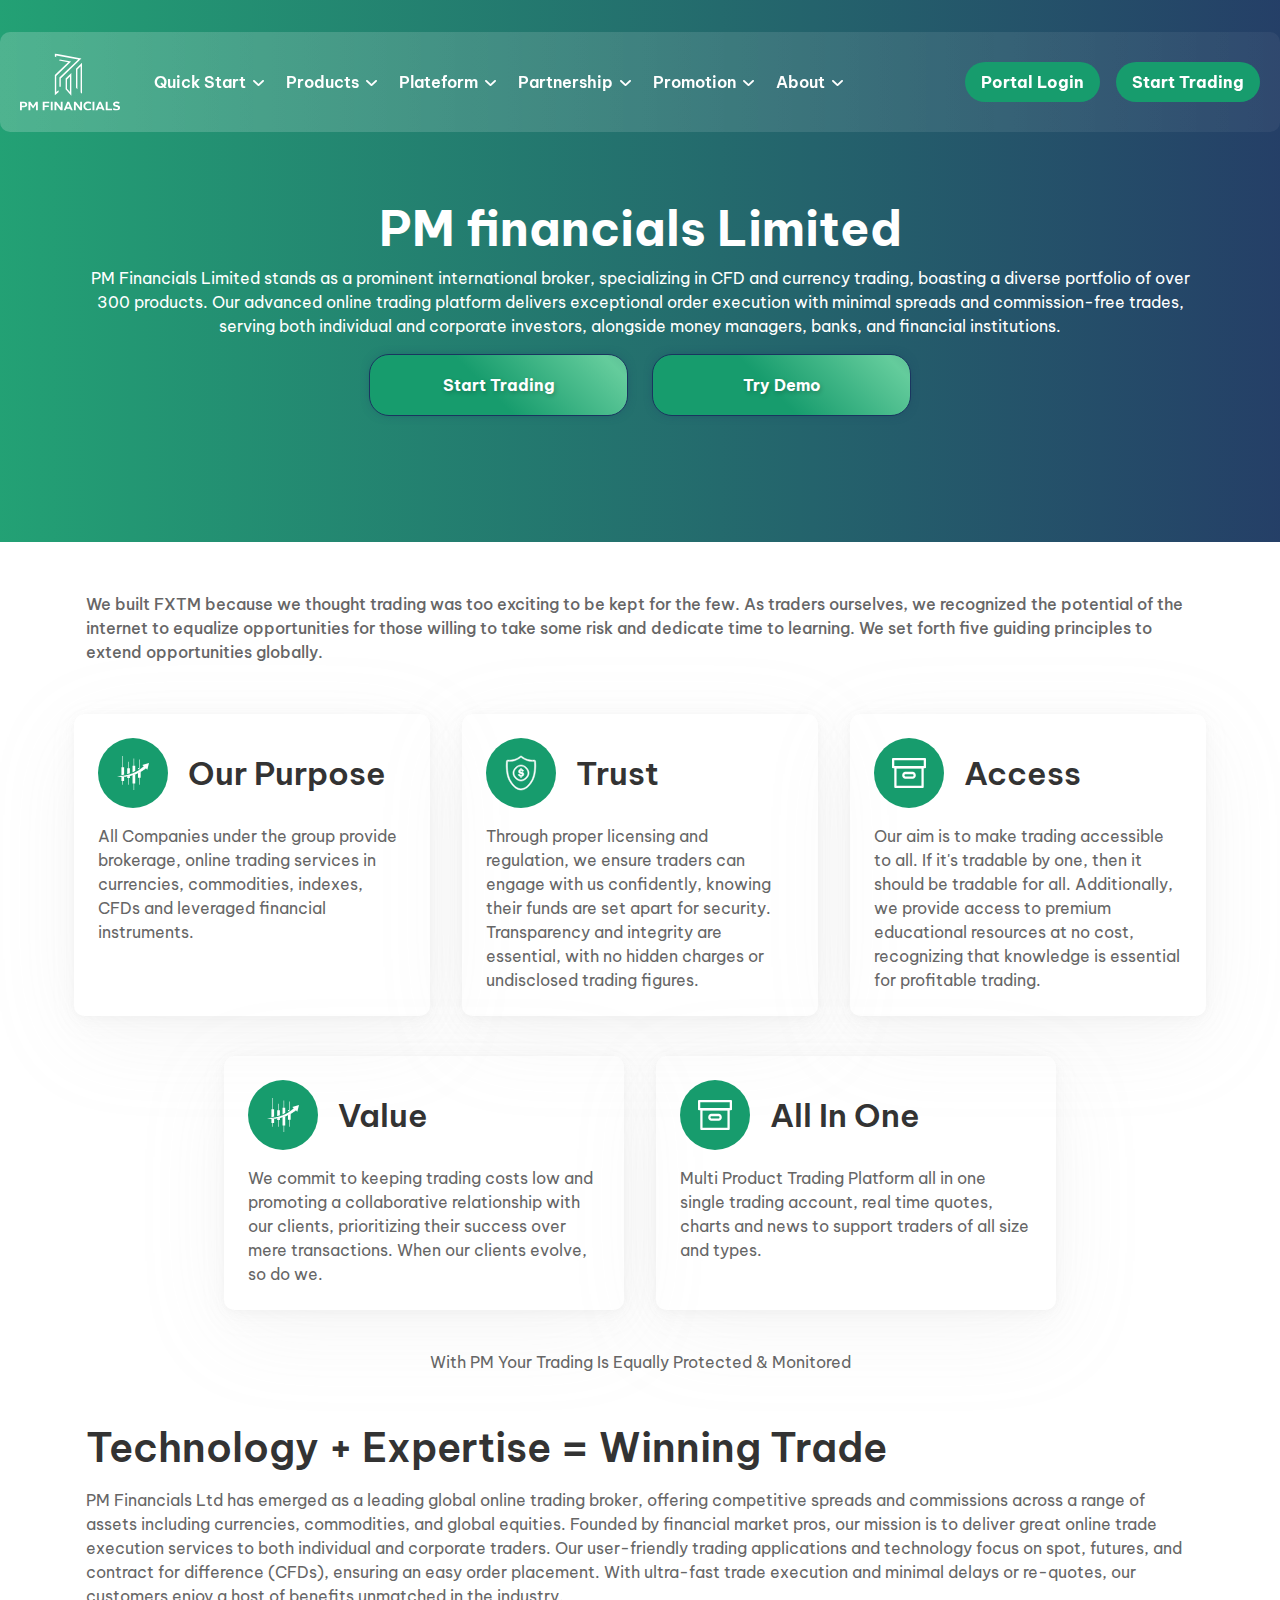
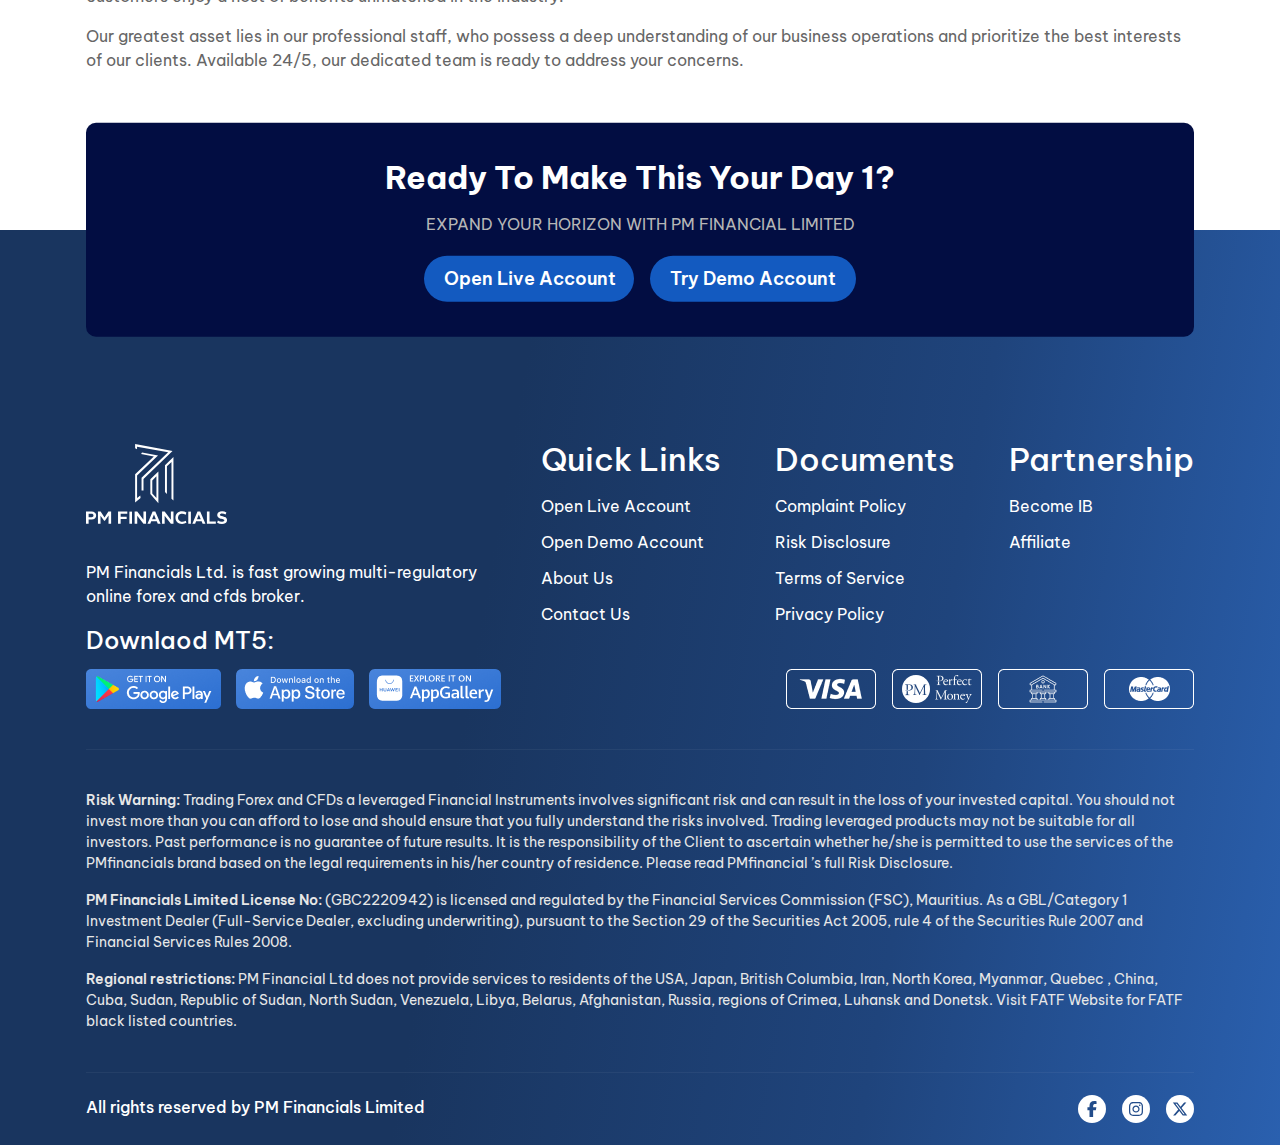
==== commit 6663054e: "all  page design changes" ====
--- a/about.html
+++ b/about.html
@@ -43,7 +43,142 @@
 
     <div class="about-page-outer-wrapper">
 
-        
+        <!-- header-section start -->
+    <header class="header-section a2-bg-0 header-section--secondary header-menu w-100 d-center">
+        <div class="outer-container d-center w-100">
+            <nav class="navbar a2-lg-bg py-0 navbar-expand-lg w-100 justify-content-between ">
+                <div class="d-flex align-items-center w-100 justify-content-between gap-1 gap-lg-2 gap-xxl-3">
+                    <div class="d-flex justify-content-between align-items-center w-10">
+                        <button class="navbar-toggler" type="button" data-bs-toggle="offcanvas" data-bs-target="#offcanvasNavbar" aria-controls="offcanvasNavbar" aria-label="Toggle navigation">
+                            <span></span><span></span><span></span><span></span>
+                        </button>
+                        <a href="index.html" class="navbar-brand m-0 p-0 d-flex align-items-center gap-5 gap-xl-5 me-2">
+                            <svg class="brand-logo" width="119" height="68" viewBox="0 0 119 68" fill="none" xmlns="http://www.w3.org/2000/svg">
+                                <g clip-path="url(#clip0_1_43)">
+                                <path d="M41.4546 49.6291V25.8046L57.2477 10.5618L46.5039 8.54897L47.2628 7.17809L60.7983 9.67777L43.1025 26.8138V45.8075L45.8074 43.8165L46.054 45.9381L41.4546 49.6291Z" fill="white"/>
+                                <path d="M48.5286 39.5869H46.8807V28.7422L69.3168 7.0992L43.0754 2.33104L43.1025 4.43904L41.4546 3.51968V0L73.0408 6.04656L48.5286 29.7541V39.5869Z" fill="white"/>
+                                <path d="M61.0937 50.407L54.2962 42.5843V29.92L61.0937 23.392V50.407ZM55.944 41.975L59.4458 46.0061V27.5128L55.944 30.9237V41.975Z" fill="white"/>
+                                <path d="M73.7997 48.0651L72.1491 46.6181L72.141 15.2402L68.3059 18.9774V42.4837L66.658 40.8299V18.1261L73.7997 11.1194V48.0651Z" fill="white"/>
+                                <path d="M0 57.4709H4.75935C5.89588 57.4709 6.81379 57.7755 7.51305 58.3848C7.857 58.6811 8.12994 59.0514 8.31154 59.4681C8.49314 59.8849 8.57874 60.3374 8.56195 60.792C8.57904 61.2526 8.49378 61.7112 8.31236 62.1346C8.13094 62.558 7.8579 62.9356 7.51305 63.24C6.81379 63.8638 5.89137 64.1748 4.7458 64.173H2.21163V67.7906H0V57.4709ZM4.64552 62.3179C5.08254 62.3424 5.51284 62.2017 5.85162 61.9235C6.00054 61.786 6.11737 61.6172 6.19374 61.4291C6.27011 61.241 6.30414 61.0383 6.2934 60.8355C6.30283 60.6329 6.2682 60.4306 6.19191 60.2427C6.11563 60.0548 5.99951 59.8858 5.85162 59.7475C5.5131 59.4686 5.08286 59.327 4.64552 59.3504H2.20621V62.3424L4.64552 62.3179Z" fill="white"/>
+                                <path d="M21.2057 57.4709V67.7878H19.0103L19.0672 60.8355L15.9259 65.329H15.3215L12.2236 60.9498L12.2778 67.7878H10.0824V57.4709H12.3347L15.6305 62.4594L18.8829 57.4709H21.2057Z" fill="white"/>
+                                <path d="M27.0356 57.4709H34.8522V59.3232H29.2472V61.9099H34.3156V63.7595H29.2472V67.7878H27.0356V57.4709Z" fill="white"/>
+                                <path d="M36.6248 57.4709H38.8368V67.7878H36.6248V57.4709Z" fill="white"/>
+                                <path d="M50.6833 57.4709V67.7878H48.4879L43.2353 60.9062L43.2488 67.7878H41.0372V57.4709H43.2353L48.4879 64.4259V57.4709H50.6833Z" fill="white"/>
+                                <path d="M56.2395 57.4709H58.4945L62.9448 67.7878H60.5652L59.7195 65.7669H55.0713L54.2582 67.7878H51.8758L56.2395 57.4709ZM58.9715 63.92L57.367 60.0059L55.7895 63.92H58.9715Z" fill="white"/>
+                                <path d="M73.8295 57.4709V67.7878H71.6315L66.3788 60.9062L66.3924 67.7878H64.1835V57.4709H66.3788L71.6315 64.4259V57.4709H73.8295Z" fill="white"/>
+                                <path d="M77.0115 66.523C75.987 65.5384 75.4847 64.241 75.5045 62.6307C75.4865 61.0205 75.9888 59.7221 77.0115 58.7357C78.0342 57.7492 79.3894 57.2578 81.077 57.2614C82.3599 57.2573 83.6218 57.5882 84.7387 58.2216L84.1343 60.0712C83.2355 59.5243 82.204 59.2364 81.1529 59.2389C80.6976 59.2217 80.2436 59.297 79.8181 59.4603C79.3925 59.6235 79.0042 59.8714 78.6765 60.1889C78.3487 60.5065 78.0883 60.8872 77.9108 61.3083C77.7332 61.7293 77.6423 62.182 77.6434 62.6392C77.6445 63.0964 77.7376 63.5487 77.9171 63.9689C78.0967 64.3891 78.359 64.7685 78.6882 65.0845C79.0175 65.4005 79.407 65.6464 79.8333 65.8076C80.2596 65.9688 80.714 66.0419 81.1691 66.0226C82.221 66.0148 83.2512 65.7215 84.1505 65.1739L84.7549 67.0262C83.6353 67.6666 82.3684 68.0023 81.0797 68C79.3921 68 78.036 67.5077 77.0115 66.523Z" fill="white"/>
+                                <path d="M86.3188 57.4709H88.5308V67.7878H86.3188V57.4709Z" fill="white"/>
+                                <path d="M94.1056 57.4709H96.3578L100.808 67.7878H98.4285L97.5721 65.7669H92.9374L92.1243 67.7878H89.7392L94.1056 57.4709ZM96.8376 63.92L95.2331 60.0059L93.6556 63.92H96.8376Z" fill="white"/>
+                                <path d="M102.047 57.4709H104.259V65.9355H109.565V67.7878H102.047V57.4709Z" fill="white"/>
+                                <path d="M110.679 66.9392L111.3 65.0189C112.38 65.6854 113.621 66.0419 114.888 66.0498C115.349 66.0717 115.808 65.9723 116.219 65.7614C116.379 65.6745 116.51 65.5441 116.599 65.3852C116.688 65.2264 116.73 65.0457 116.721 64.8638C116.717 64.6983 116.663 64.5378 116.566 64.4037C116.469 64.2696 116.334 64.1683 116.179 64.1131C115.49 63.8486 114.781 63.6412 114.059 63.4929C113.701 63.4086 113.392 63.3216 113.129 63.2373C112.831 63.1374 112.54 63.0127 112.262 62.8646C111.975 62.719 111.713 62.528 111.487 62.2989C111.27 62.0598 111.099 61.7833 110.98 61.4829C110.841 61.1327 110.772 60.7583 110.777 60.3813C110.756 59.9305 110.85 59.4819 111.05 59.0775C111.25 58.6731 111.548 58.3262 111.918 58.0693C112.68 57.5253 113.674 57.2533 114.899 57.2533C116.149 57.2508 117.381 57.5513 118.49 58.1291L117.802 59.9515C116.87 59.4357 115.823 59.1635 114.758 59.16C114.322 59.1367 113.887 59.2306 113.498 59.432C113.362 59.5022 113.248 59.6097 113.17 59.742C113.091 59.8744 113.052 60.0262 113.056 60.18C113.058 60.3409 113.107 60.4978 113.197 60.6309C113.287 60.764 113.414 60.8674 113.563 60.928C114.126 61.1719 114.714 61.3543 115.317 61.472C115.731 61.5645 116.078 61.6542 116.36 61.744C116.692 61.8503 117.017 61.9803 117.33 62.1329C117.651 62.2785 117.948 62.472 118.211 62.7069C118.449 62.9403 118.641 63.2173 118.775 63.5229C118.934 63.8813 119.013 64.2703 119.005 64.6625C119.021 65.1385 118.92 65.611 118.71 66.038C118.5 66.4651 118.188 66.8335 117.802 67.1105C116.996 67.7035 115.969 68 114.72 68C113.307 67.9843 111.919 67.62 110.679 66.9392Z" fill="white"/>
+                                </g>
+                                <defs>
+                                <clipPath id="clip0_1_43">
+                                <rect width="119" height="68" fill="white"/>
+                                </clipPath>
+                                </defs>
+                            </svg>
+                                
+                            <!-- <img src="assets\img\White_Logo.png" class="logo small_logo d-sm-none" alt="logo">
+                            <img src="assets\img\White_Logo.png" class="logo d-none d-sm-flex" alt="logo"> -->
+                        </a>
+                    </div>
+                    <div class="nav_alt">
+                        <div class="right-area position-relative ms-0 d-center gap-1 gap-xl-4 d-lg-none">
+                            <div class="single-item">
+                                <a href="partnership.html"
+                                    class="rotate_eff flex-nowrap py-1 px-2 px-xl-3 d-center gap-1 fw-bold nw1-color">
+                                    Partnership <i class="ti ti-arrow-right fs-six-up"></i></a>
+                            </div>
+                            <div class="single-item">
+                                <a href="portal_login.html"
+                                    class="cmn-btn fw-bold py-2 px-2 px-sm-3 px-lg-4 align-items-center gap-1"> Portal
+                                    Login <i class="ti ti-arrow-right fw-semibold fs-six-up"></i></a>
+                            </div>
+                            <div class="single-item start_trending">
+                                <a href="start_trending.html"
+                                    class="cmn-btn fw-bold py-2 px-2 px-sm-3 px-lg-4 align-items-center gap-1"> Start
+                                    Trading <i class="ti ti-arrow-right fw-semibold fs-six-up"></i></a>
+                            </div>
+                        </div>
+                    </div>
+                    <div class="collapse navbar-collapse justify-content-start" id="navbar-content">
+                        <ul class="navbar-nav gap-1 gap-lg-2 gap-xxl-2  align-self-center">
+                            <li class="dropdown show-dropdown">
+                                <button type="button" aria-label="Navbar Dropdown Button"
+                                    class="dropdown-toggle dropdown-nav active">Quick Start</button>
+                                <ul class="dropdown-menu">
+                                    <li><a class="dropdown-item" href="open-live-account.html">Open Live Account</a></li>
+                                    <li><a class="dropdown-item" href="index.html">Open Demo Account</a></li>
+                                    <li><a class="dropdown-item" href="index.html">Deposites & Withdrawls</a></li>
+                                </ul>
+                            </li>
+                            <li class="dropdown show-dropdown">
+                                <button type="button" aria-label="Navbar Dropdown Button"
+                                    class="dropdown-toggle dropdown-nav">Products</button>
+                                <ul class="dropdown-menu">
+                                    <li><a class="dropdown-item" href="forex.html">Forex</a></li>
+                                    <li><a class="dropdown-item" href="index.html">Precious metals</a></li>
+                                    <li><a class="dropdown-item" href="index.html">Energies</a></li>
+                                    <li><a class="dropdown-item" href="index.html">Indices</a></li>
+                                    <li><a class="dropdown-item" href="index.html">Shares</a></li>
+                                    <li><a class="dropdown-item" href="index.html">Commodities</a></li>
+                                </ul>
+                            </li>
+                            <li class="dropdown show-dropdown">
+                                <button type="button" aria-label="Navbar Dropdown Button"
+                                    class="dropdown-toggle dropdown-nav">Plateform</button>
+                                <ul class="dropdown-menu">
+                                    <li><a class="dropdown-item" href="mt5.html">MT5 Desktop</a></li>
+                                    <li><a class="dropdown-item" href="index.html">MT5 Mobile</a></li>
+                                </ul>
+                            </li>
+                            <li class="dropdown show-dropdown">
+                                <button type="button" aria-label="Navbar Dropdown Button"
+                                    class="dropdown-toggle dropdown-nav">Partnership</button>
+                                <ul class="dropdown-menu">
+                                    <li><a class="dropdown-item" href="introducing-broker.html">Introducing Broker</a></li>
+                                    <li><a class="dropdown-item" href="index.html">Affiliate Partner</a></li>
+                                </ul>
+                            </li>
+                            <li class="dropdown show-dropdown">
+                                <button type="button" aria-label="Navbar Dropdown Button"
+                                    class="dropdown-toggle dropdown-nav">Promotion</button>
+                                <ul class="dropdown-menu">
+                                    <li><a class="dropdown-item" href="refer-a-friend.html">Refer a Friend</a></li>
+                                </ul>
+                            </li>
+                            <li class="dropdown show-dropdown">
+                                <button type="button" aria-label="Navbar Dropdown Button"
+                                    class="dropdown-toggle dropdown-nav">About</button>
+                                <ul class="dropdown-menu">
+                                    <li><a class="dropdown-item" href="about.html">About Us</a></li>
+                                    <li><a class="dropdown-item" href="contact.html">Contact Us</a></li>
+                                    <li><a class="dropdown-item" href="welcome-bonus.html">Welcome Bonus</a></li>
+                                </ul>
+                            </li>
+                        </ul>
+                    </div>
+                </div>
+                <div
+                    class="right-area position-relative  ms-0 d-center gap-3 gap-xl-4 d-none d-lg-flex justify-content-end">
+                    <div class="single-item">
+                        <a href="partnership.html"
+                            class="cmn-btn fw-bold py-2 px-2 px-sm-3 px-lg-4 align-items-center gap-1"> Partnership</a>
+                    </div>
+                    <div class="single-item">
+                        <a href="portal-login.html"
+                            class="cmn-btn fw-bold py-2 px-2 px-sm-3 px-lg-4 align-items-center gap-1"> Portal Login</a>
+                    </div>
+                    <div class="single-item">
+                        <a href="#"
+                            class="cmn-btn fw-bold py-2 px-2 px-sm-3 px-lg-4 align-items-center gap-1"> Start Trading</a>
+                    </div>
+                </div>
+            </nav>
+        </div>
+    </header>
+    <!-- header-section end -->
 
         <div class="about-page-wrapper">
 
@@ -497,12 +632,9 @@
                     <div class="navbar-accord accordion" id="accordion">
                         <div class="accordion-item border-0">
                             <h2 class="accordion-header" id="headingOne">
-                                <button class="accordion-button active collapsed" type="button"
-                                    data-bs-toggle="collapse" data-bs-target="#collapseOne" aria-expanded="false"
-                                    aria-controls="collapseOne">Quick Start</button>
+                                <button class="accordion-button active collapsed" type="button" data-bs-toggle="collapse" data-bs-target="#collapseOne" aria-expanded="false" aria-controls="collapseOne">Quick Start</button>
                             </h2>
-                            <div id="collapseOne" class="accordion-collapse collapse" aria-labelledby="headingOne"
-                                style="">
+                            <div id="collapseOne" class="accordion-collapse collapse" aria-labelledby="headingOne" style="">
                                 <div class="accordion-body">
                                     <ol>
                                         <li class="navbar-link active"><a href="index.html">Open Live Account</a></li>
@@ -514,13 +646,11 @@
                         </div>
                         <div class="accordion-item border-0">
                             <h2 class="accordion-header" id="headingTwo">
-                                <button class="accordion-button collapsed" type="button" data-bs-toggle="collapse"
-                                    data-bs-target="#collapseTwo" aria-expanded="false" aria-controls="collapseTwo">
+                                <button class="accordion-button collapsed" type="button" data-bs-toggle="collapse" data-bs-target="#collapseTwo" aria-expanded="false" aria-controls="collapseTwo">
                                     Products
                                 </button>
                             </h2>
-                            <div id="collapseTwo" class="accordion-collapse collapse" aria-labelledby="headingTwo"
-                                style="">
+                            <div id="collapseTwo" class="accordion-collapse collapse" aria-labelledby="headingTwo" style="">
                                 <div class="accordion-body">
                                     <ol>
                                         <li class="navbar-link"><a href="market.html">Forex</a></li>
@@ -535,13 +665,11 @@
                         </div>
                         <div class="accordion-item border-0">
                             <h2 class="accordion-header" id="headingThree">
-                                <button class="accordion-button collapsed" type="button" data-bs-toggle="collapse"
-                                    data-bs-target="#collapseThree" aria-expanded="false" aria-controls="collapseThree">
+                                <button class="accordion-button collapsed" type="button" data-bs-toggle="collapse" data-bs-target="#collapseThree" aria-expanded="false" aria-controls="collapseThree">
                                     Plateform
                                 </button>
                             </h2>
-                            <div id="collapseThree" class="accordion-collapse collapse" aria-labelledby="headingThree"
-                                style="">
+                            <div id="collapseThree" class="accordion-collapse collapse" aria-labelledby="headingThree" style="">
                                 <div class="accordion-body">
                                     <ol>
                                         <li class="navbar-link"><a href="about.html">MT5 Desktop</a></li>
@@ -552,13 +680,11 @@
                         </div>
                         <div class="accordion-item border-0">
                             <h2 class="accordion-header" id="headingFour">
-                                <button class="accordion-button collapsed" type="button" data-bs-toggle="collapse"
-                                    data-bs-target="#collapseFour" aria-expanded="false" aria-controls="collapseFour">
+                                <button class="accordion-button collapsed" type="button" data-bs-toggle="collapse" data-bs-target="#collapseFour" aria-expanded="false" aria-controls="collapseFour">
                                     Partnership
                                 </button>
                             </h2>
-                            <div id="collapseFour" class="accordion-collapse collapse" aria-labelledby="headingFour"
-                                style="">
+                            <div id="collapseFour" class="accordion-collapse collapse" aria-labelledby="headingFour" style="">
                                 <div class="accordion-body">
                                     <ol>
                                         <li class="navbar-link"><a href="about.html">Introducing Broker</a></li>
@@ -569,13 +695,11 @@
                         </div>
                         <div class="accordion-item border-0">
                             <h2 class="accordion-header" id="headingFive">
-                                <button class="accordion-button collapsed" type="button" data-bs-toggle="collapse"
-                                    data-bs-target="#collapseFive" aria-expanded="false" aria-controls="collapseFive">
+                                <button class="accordion-button collapsed" type="button" data-bs-toggle="collapse" data-bs-target="#collapseFive" aria-expanded="false" aria-controls="collapseFive">
                                     Promotion
                                 </button>
                             </h2>
-                            <div id="collapseFive" class="accordion-collapse collapse" aria-labelledby="headingFive"
-                                style="">
+                            <div id="collapseFive" class="accordion-collapse collapse" aria-labelledby="headingFive" style="">
                                 <div class="accordion-body">
                                     <ol>
                                         <li class="navbar-link"><a href="about.html">Refer a Friend</a></li>
@@ -585,13 +709,11 @@
                         </div>
                         <div class="accordion-item border-0">
                             <h2 class="accordion-header" id="headingSix">
-                                <button class="accordion-button collapsed" type="button" data-bs-toggle="collapse"
-                                    data-bs-target="#collapseSix" aria-expanded="false" aria-controls="collapseSix">
+                                <button class="accordion-button collapsed" type="button" data-bs-toggle="collapse" data-bs-target="#collapseSix" aria-expanded="false" aria-controls="collapseSix">
                                     About
                                 </button>
                             </h2>
-                            <div id="collapseSix" class="accordion-collapse collapse" aria-labelledby="headingSix"
-                                style="">
+                            <div id="collapseSix" class="accordion-collapse collapse" aria-labelledby="headingSix" style="">
                                 <div class="accordion-body">
                                     <ol>
                                         <li class="navbar-link"><a href="legal-docs.html">About Us</a></li>
@@ -602,7 +724,10 @@
                             </div>
                         </div>
                         <div class="start_trending">
-                            <a href="start_trending.html"> Start Trending </a>
+                            <a href="#"> Partnership </a>
+                        </div>
+                        <div class="start_trending">
+                            <a href="#"> Start Trending </a>
                         </div>
                     </div>
                 </div>
@@ -620,10 +745,7 @@
         integrity="sha384-YvpcrYf0tY3lHB60NNkmXc5s9fDVZLESaAA55NDzOxhy9GkcIdslK1eN7N6jIeHz"
         crossorigin="anonymous"></script>
     <script src="https://ajax.googleapis.com/ajax/libs/jquery/3.7.1/jquery.min.js"></script>
-
-    <script src="https://cdnjs.cloudflare.com/ajax/libs/jquery/3.5.1/jquery.min.js"></script>
     <script src="https://cdnjs.cloudflare.com/ajax/libs/twitter-bootstrap/4.5.3/js/bootstrap.bundle.min.js"></script>
-    <script src="https://ajax.googleapis.com/ajax/libs/jquery/3.7.1/jquery.min.js"></script>
     <script src="assets\js\main.js"></script>
     <script src="assets/js/all.min.js"></script>
     <script src="assets/js/scroll-top.js"></script>
--- a/assets/css/style.min.css
+++ b/assets/css/style.min.css
@@ -2076,12 +2076,7 @@
 .header-section .navbar .navbar-nav .dropdown-menu,
 .header-section .navbar .navbar-nav .sub-menu {
   background-color: #FFFFFF;
-  box-shadow: 0px 1.13px 5.65px 0px #0000000B;
-
-box-shadow: 0px 3.8px 18.99px 0px #00000011;
-
-box-shadow: 0px 17px 85px 0px #0000001C;
-
+  box-shadow: 0px 1.13px 5.65px 0px #0000000B, 0px 3.8px 18.99px 0px #00000011, 0px 17px 85px 0px #0000001C;
 }
 @media (min-width: 992px) {
   .header-section .navbar .navbar-nav .dropdown-menu,
@@ -2174,13 +2169,13 @@
   margin-right: 20px;
 } */
 .header-section .navbar .show-dropdown:hover .dropdown-menu {
-  inset-block-start: calc(100% + 5px);
+  inset-block-start: calc(100%);
   pointer-events: unset;
   opacity: 1;
   visibility: visible;
 }
 .header-section .navbar .show-dropdown:hover .dropdown-menu{
-  padding: 10px 0 25px;
+  padding: 10px 0;
   padding-right: 0;
 }
 .header-section .navbar .show-dropdown .dropdown-menu li{
@@ -3711,7 +3706,7 @@
 /* Footer CSS End */
 /* Contact CSS */
 .contact-section{
-  background-image: url("/assets/img/contact-bg.png");
+  background-image: url("../img/contact-bg.png");
   background-position: center center;
   background-repeat: no-repeat;
   background-size: cover;
@@ -3924,7 +3919,7 @@
 }
 
 .about-page-wrapper .about-page-banner-section {
-  background: linear-gradient(90deg, rgba(23, 156, 109, 0.95) 0%, rgba(25, 53, 95, 0.95) 100%), url('/assets/img/about-bg.png');
+  background: linear-gradient(90deg, rgba(23, 156, 109, 0.95) 0%, rgba(25, 53, 95, 0.95) 100%), url('../img/about-bg.png');
   background-size: 100% !important;
   background-position: top;
   height: 542px;
@@ -4070,7 +4065,7 @@
 }
 
 .about-page-wrapper .about-page-banner-section {
-  background: linear-gradient(90deg, rgba(23, 156, 109, 0.95) 0%, rgba(25, 53, 95, 0.95) 100%),url("/assets/img/about-bg.png");
+  background: linear-gradient(90deg, rgba(23, 156, 109, 0.95) 0%, rgba(25, 53, 95, 0.95) 100%),url("../img/about-bg.png");
   background-size: 100% !important;
   background-position: top;
 }
@@ -4454,7 +4449,7 @@
   position: relative;
 }
 .refer-friend-outer-wrapper .recommendations-section .shape {
-  background-image: url(/assets/img/how-to-img.png);
+  background-image: url('../img/how-to-img.png');
   position: absolute;
   left: 30px;
   top: 0;
@@ -4891,4 +4886,8 @@
 }
 @media only screen and (min-width: 386px){}
 @media only screen and (max-width: 385px){}
-/* Open Live Account Section End */+/* Open Live Account Section End */
+
+.accordion-button::after {
+  background-image: var(--bs-accordion-btn-icon) !important;
+}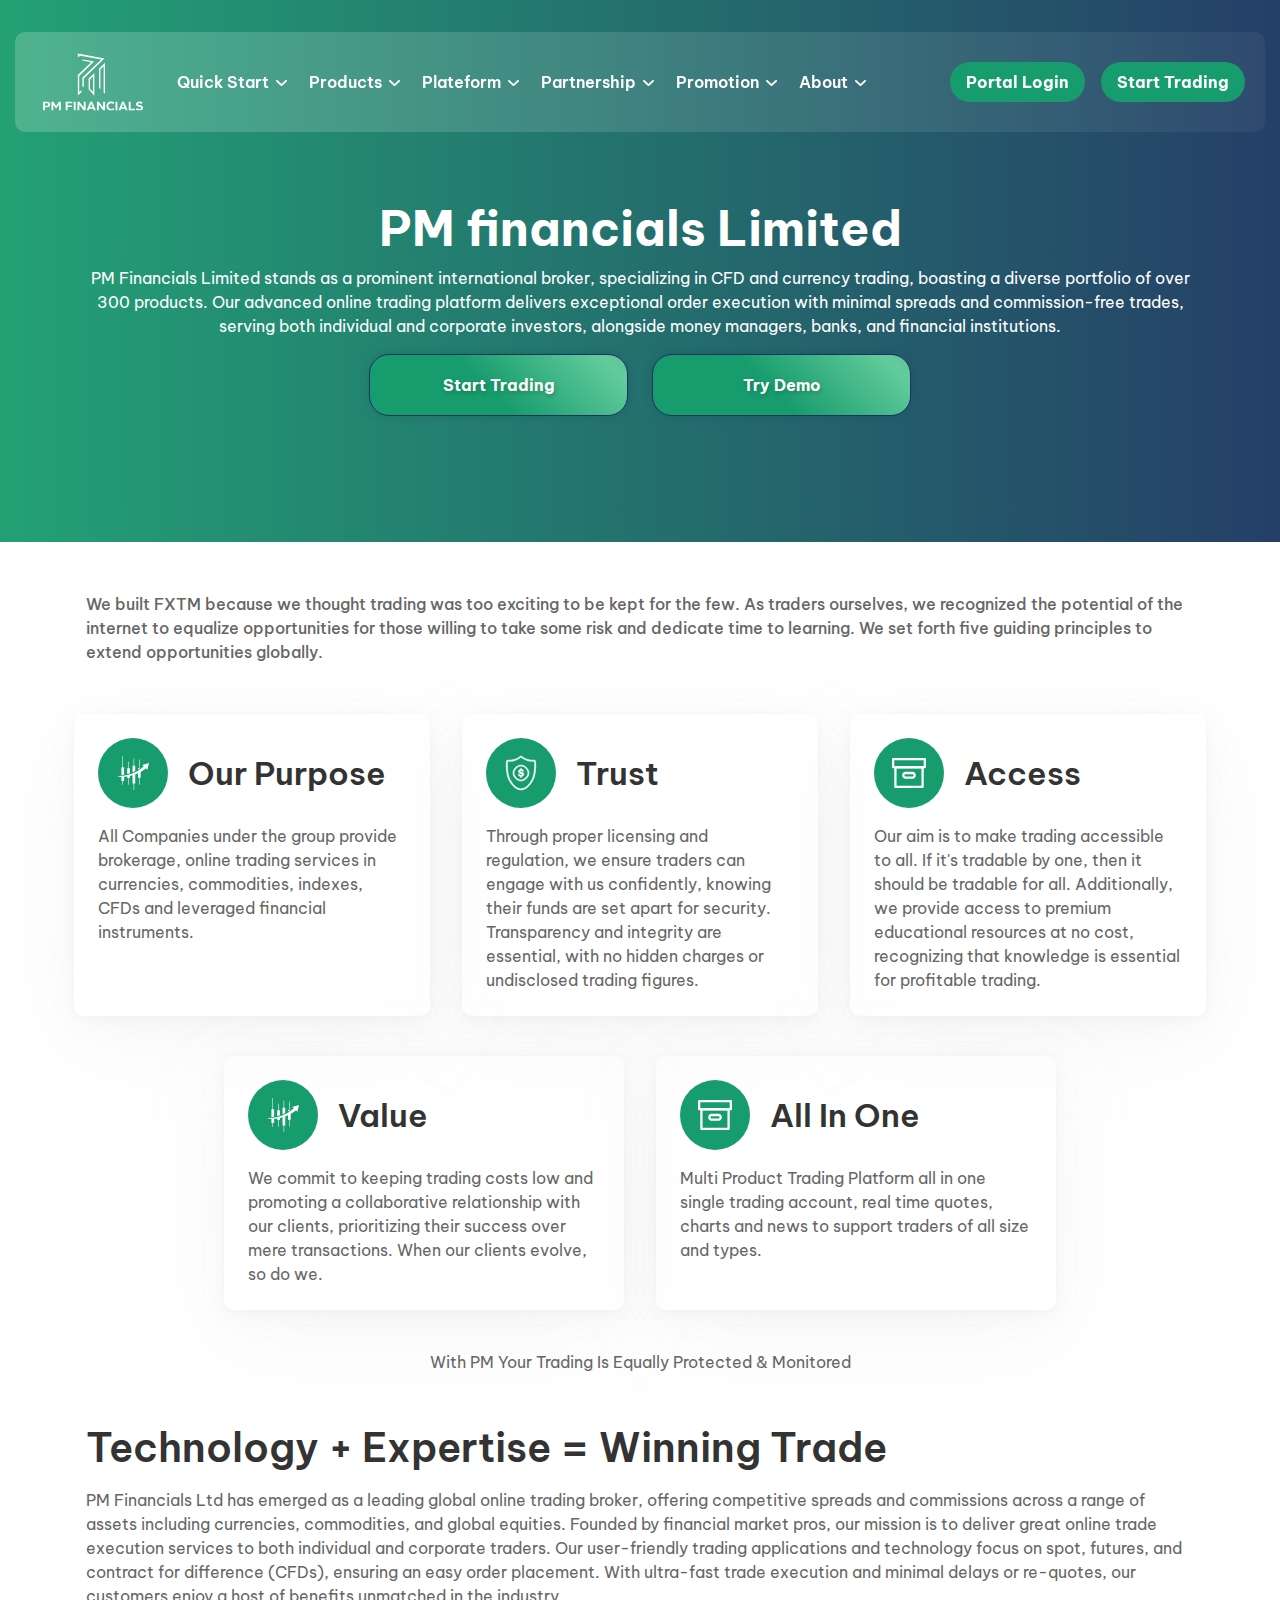
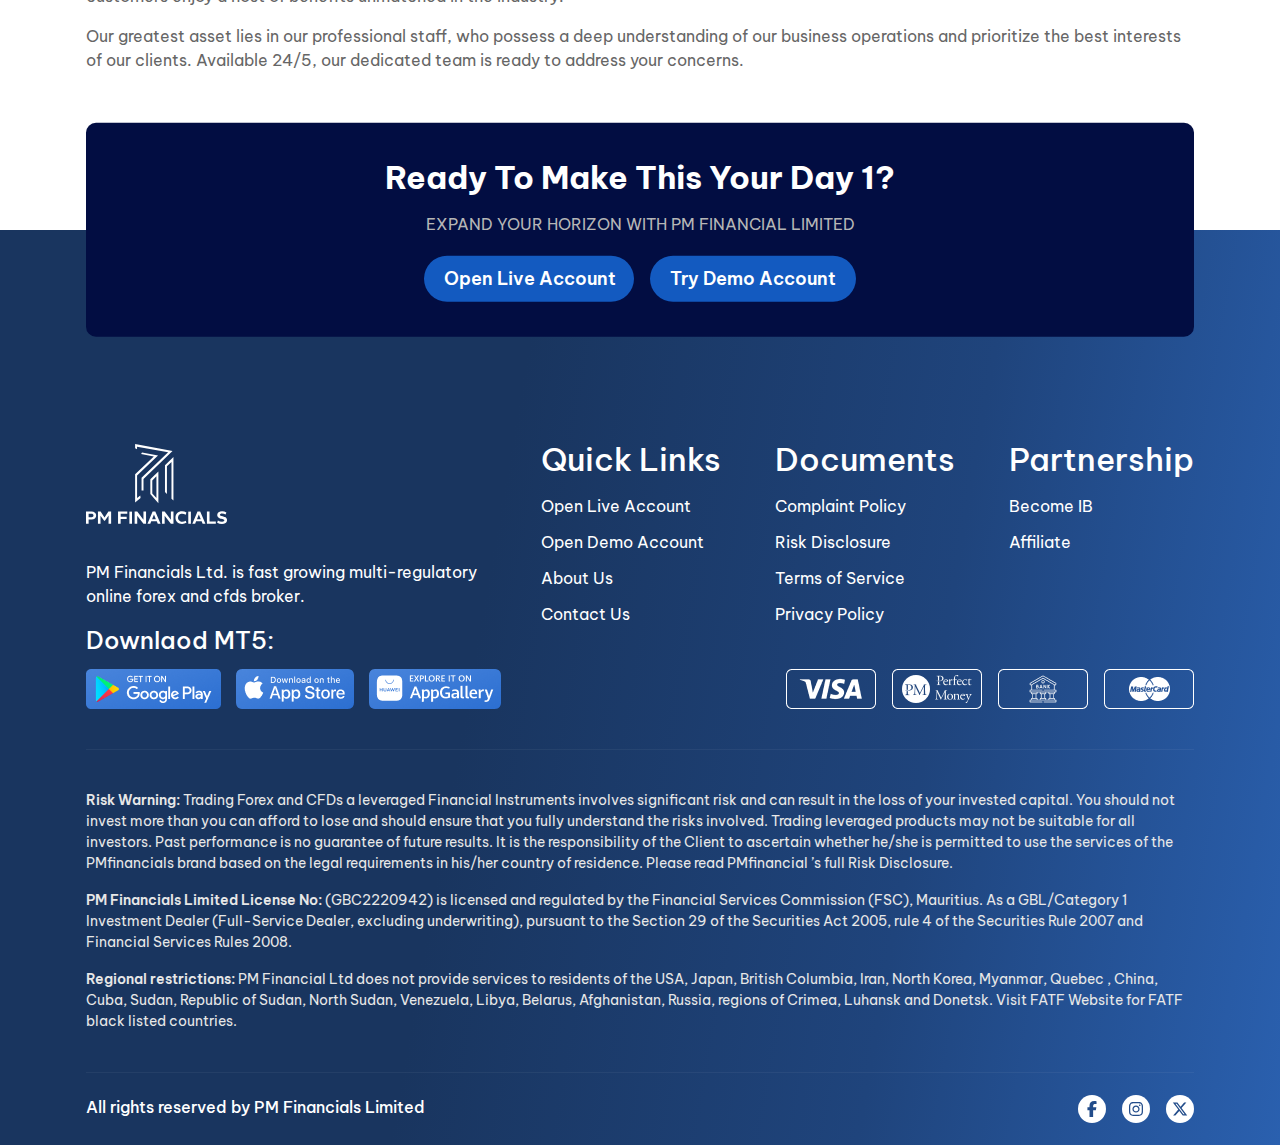
==== commit 6a7ffab7: "all  page design changes" ====
--- a/about.html
+++ b/about.html
@@ -19,9 +19,10 @@
     <link href="https://cdn.jsdelivr.net/npm/bootstrap@5.3.3/dist/css/bootstrap.min.css" rel="stylesheet"
         integrity="sha384-QWTKZyjpPEjISv5WaRU9OFeRpok6YctnYmDr5pNlyT2bRjXh0JMhjY6hW+ALEwIH" crossorigin="anonymous">
     <link rel="stylesheet" href="https://cdn.jsdelivr.net/npm/swiper@11/swiper-bundle.min.css" />
-    <link rel="stylesheet" href="assets\css\tabler-icons.min.css">
+    <!-- <link rel="stylesheet" href="assets\css\tabler-icons.min.css"> -->
     <link rel="stylesheet" href="assets/css/style.min.css">
     <link rel="stylesheet" href="assets/css/style.css">
+    <link rel="stylesheet" href="assets/css/odometer-min.css">
     <link rel="stylesheet" href="assets/css/demo.css">
     <link rel="stylesheet" href="assets/css/all.min.css">
     <!-- ==== CSS Dependencies End ==== -->
@@ -41,144 +42,180 @@
     </button>
     <!-- Scroll To Top End -->
 
-    <div class="about-page-outer-wrapper">
+    <div class="about-page-outer-wrapper main-outer-wrapper">
 
         <!-- header-section start -->
-    <header class="header-section a2-bg-0 header-section--secondary header-menu w-100 d-center">
-        <div class="outer-container d-center w-100">
-            <nav class="navbar a2-lg-bg py-0 navbar-expand-lg w-100 justify-content-between ">
-                <div class="d-flex align-items-center w-100 justify-content-between gap-1 gap-lg-2 gap-xxl-3">
-                    <div class="d-flex justify-content-between align-items-center w-10">
-                        <button class="navbar-toggler" type="button" data-bs-toggle="offcanvas" data-bs-target="#offcanvasNavbar" aria-controls="offcanvasNavbar" aria-label="Toggle navigation">
-                            <span></span><span></span><span></span><span></span>
-                        </button>
-                        <a href="index.html" class="navbar-brand m-0 p-0 d-flex align-items-center gap-5 gap-xl-5 me-2">
-                            <svg class="brand-logo" width="119" height="68" viewBox="0 0 119 68" fill="none" xmlns="http://www.w3.org/2000/svg">
-                                <g clip-path="url(#clip0_1_43)">
-                                <path d="M41.4546 49.6291V25.8046L57.2477 10.5618L46.5039 8.54897L47.2628 7.17809L60.7983 9.67777L43.1025 26.8138V45.8075L45.8074 43.8165L46.054 45.9381L41.4546 49.6291Z" fill="white"/>
-                                <path d="M48.5286 39.5869H46.8807V28.7422L69.3168 7.0992L43.0754 2.33104L43.1025 4.43904L41.4546 3.51968V0L73.0408 6.04656L48.5286 29.7541V39.5869Z" fill="white"/>
-                                <path d="M61.0937 50.407L54.2962 42.5843V29.92L61.0937 23.392V50.407ZM55.944 41.975L59.4458 46.0061V27.5128L55.944 30.9237V41.975Z" fill="white"/>
-                                <path d="M73.7997 48.0651L72.1491 46.6181L72.141 15.2402L68.3059 18.9774V42.4837L66.658 40.8299V18.1261L73.7997 11.1194V48.0651Z" fill="white"/>
-                                <path d="M0 57.4709H4.75935C5.89588 57.4709 6.81379 57.7755 7.51305 58.3848C7.857 58.6811 8.12994 59.0514 8.31154 59.4681C8.49314 59.8849 8.57874 60.3374 8.56195 60.792C8.57904 61.2526 8.49378 61.7112 8.31236 62.1346C8.13094 62.558 7.8579 62.9356 7.51305 63.24C6.81379 63.8638 5.89137 64.1748 4.7458 64.173H2.21163V67.7906H0V57.4709ZM4.64552 62.3179C5.08254 62.3424 5.51284 62.2017 5.85162 61.9235C6.00054 61.786 6.11737 61.6172 6.19374 61.4291C6.27011 61.241 6.30414 61.0383 6.2934 60.8355C6.30283 60.6329 6.2682 60.4306 6.19191 60.2427C6.11563 60.0548 5.99951 59.8858 5.85162 59.7475C5.5131 59.4686 5.08286 59.327 4.64552 59.3504H2.20621V62.3424L4.64552 62.3179Z" fill="white"/>
-                                <path d="M21.2057 57.4709V67.7878H19.0103L19.0672 60.8355L15.9259 65.329H15.3215L12.2236 60.9498L12.2778 67.7878H10.0824V57.4709H12.3347L15.6305 62.4594L18.8829 57.4709H21.2057Z" fill="white"/>
-                                <path d="M27.0356 57.4709H34.8522V59.3232H29.2472V61.9099H34.3156V63.7595H29.2472V67.7878H27.0356V57.4709Z" fill="white"/>
-                                <path d="M36.6248 57.4709H38.8368V67.7878H36.6248V57.4709Z" fill="white"/>
-                                <path d="M50.6833 57.4709V67.7878H48.4879L43.2353 60.9062L43.2488 67.7878H41.0372V57.4709H43.2353L48.4879 64.4259V57.4709H50.6833Z" fill="white"/>
-                                <path d="M56.2395 57.4709H58.4945L62.9448 67.7878H60.5652L59.7195 65.7669H55.0713L54.2582 67.7878H51.8758L56.2395 57.4709ZM58.9715 63.92L57.367 60.0059L55.7895 63.92H58.9715Z" fill="white"/>
-                                <path d="M73.8295 57.4709V67.7878H71.6315L66.3788 60.9062L66.3924 67.7878H64.1835V57.4709H66.3788L71.6315 64.4259V57.4709H73.8295Z" fill="white"/>
-                                <path d="M77.0115 66.523C75.987 65.5384 75.4847 64.241 75.5045 62.6307C75.4865 61.0205 75.9888 59.7221 77.0115 58.7357C78.0342 57.7492 79.3894 57.2578 81.077 57.2614C82.3599 57.2573 83.6218 57.5882 84.7387 58.2216L84.1343 60.0712C83.2355 59.5243 82.204 59.2364 81.1529 59.2389C80.6976 59.2217 80.2436 59.297 79.8181 59.4603C79.3925 59.6235 79.0042 59.8714 78.6765 60.1889C78.3487 60.5065 78.0883 60.8872 77.9108 61.3083C77.7332 61.7293 77.6423 62.182 77.6434 62.6392C77.6445 63.0964 77.7376 63.5487 77.9171 63.9689C78.0967 64.3891 78.359 64.7685 78.6882 65.0845C79.0175 65.4005 79.407 65.6464 79.8333 65.8076C80.2596 65.9688 80.714 66.0419 81.1691 66.0226C82.221 66.0148 83.2512 65.7215 84.1505 65.1739L84.7549 67.0262C83.6353 67.6666 82.3684 68.0023 81.0797 68C79.3921 68 78.036 67.5077 77.0115 66.523Z" fill="white"/>
-                                <path d="M86.3188 57.4709H88.5308V67.7878H86.3188V57.4709Z" fill="white"/>
-                                <path d="M94.1056 57.4709H96.3578L100.808 67.7878H98.4285L97.5721 65.7669H92.9374L92.1243 67.7878H89.7392L94.1056 57.4709ZM96.8376 63.92L95.2331 60.0059L93.6556 63.92H96.8376Z" fill="white"/>
-                                <path d="M102.047 57.4709H104.259V65.9355H109.565V67.7878H102.047V57.4709Z" fill="white"/>
-                                <path d="M110.679 66.9392L111.3 65.0189C112.38 65.6854 113.621 66.0419 114.888 66.0498C115.349 66.0717 115.808 65.9723 116.219 65.7614C116.379 65.6745 116.51 65.5441 116.599 65.3852C116.688 65.2264 116.73 65.0457 116.721 64.8638C116.717 64.6983 116.663 64.5378 116.566 64.4037C116.469 64.2696 116.334 64.1683 116.179 64.1131C115.49 63.8486 114.781 63.6412 114.059 63.4929C113.701 63.4086 113.392 63.3216 113.129 63.2373C112.831 63.1374 112.54 63.0127 112.262 62.8646C111.975 62.719 111.713 62.528 111.487 62.2989C111.27 62.0598 111.099 61.7833 110.98 61.4829C110.841 61.1327 110.772 60.7583 110.777 60.3813C110.756 59.9305 110.85 59.4819 111.05 59.0775C111.25 58.6731 111.548 58.3262 111.918 58.0693C112.68 57.5253 113.674 57.2533 114.899 57.2533C116.149 57.2508 117.381 57.5513 118.49 58.1291L117.802 59.9515C116.87 59.4357 115.823 59.1635 114.758 59.16C114.322 59.1367 113.887 59.2306 113.498 59.432C113.362 59.5022 113.248 59.6097 113.17 59.742C113.091 59.8744 113.052 60.0262 113.056 60.18C113.058 60.3409 113.107 60.4978 113.197 60.6309C113.287 60.764 113.414 60.8674 113.563 60.928C114.126 61.1719 114.714 61.3543 115.317 61.472C115.731 61.5645 116.078 61.6542 116.36 61.744C116.692 61.8503 117.017 61.9803 117.33 62.1329C117.651 62.2785 117.948 62.472 118.211 62.7069C118.449 62.9403 118.641 63.2173 118.775 63.5229C118.934 63.8813 119.013 64.2703 119.005 64.6625C119.021 65.1385 118.92 65.611 118.71 66.038C118.5 66.4651 118.188 66.8335 117.802 67.1105C116.996 67.7035 115.969 68 114.72 68C113.307 67.9843 111.919 67.62 110.679 66.9392Z" fill="white"/>
-                                </g>
-                                <defs>
-                                <clipPath id="clip0_1_43">
-                                <rect width="119" height="68" fill="white"/>
-                                </clipPath>
-                                </defs>
-                            </svg>
-                                
-                            <!-- <img src="assets\img\White_Logo.png" class="logo small_logo d-sm-none" alt="logo">
+        <header class="header-section a2-bg-0 header-section--secondary header-menu w-100 d-center">
+            <div class="outer-container d-center w-100">
+                <nav class="navbar a2-lg-bg py-0 navbar-expand-lg w-100 justify-content-between ">
+                    <div class="d-flex align-items-center w-100 justify-content-between gap-1 gap-lg-2 gap-xxl-3">
+                        <div class="d-flex justify-content-between align-items-center w-10">
+                            <button class="navbar-toggler" type="button" data-bs-toggle="offcanvas"
+                                data-bs-target="#offcanvasNavbar" aria-controls="offcanvasNavbar"
+                                aria-label="Toggle navigation">
+                                <span></span><span></span><span></span><span></span>
+                            </button>
+                            <a href="index.html"
+                                class="navbar-brand m-0 ps-2 py-0 d-flex align-items-center gap-5 gap-xl-5 me-2">
+                                <svg class="brand-logo" width="119" height="68" viewBox="0 0 119 68" fill="none"
+                                    xmlns="http://www.w3.org/2000/svg">
+                                    <g clip-path="url(#clip0_1_43)">
+                                        <path
+                                            d="M41.4546 49.6291V25.8046L57.2477 10.5618L46.5039 8.54897L47.2628 7.17809L60.7983 9.67777L43.1025 26.8138V45.8075L45.8074 43.8165L46.054 45.9381L41.4546 49.6291Z"
+                                            fill="white" />
+                                        <path
+                                            d="M48.5286 39.5869H46.8807V28.7422L69.3168 7.0992L43.0754 2.33104L43.1025 4.43904L41.4546 3.51968V0L73.0408 6.04656L48.5286 29.7541V39.5869Z"
+                                            fill="white" />
+                                        <path
+                                            d="M61.0937 50.407L54.2962 42.5843V29.92L61.0937 23.392V50.407ZM55.944 41.975L59.4458 46.0061V27.5128L55.944 30.9237V41.975Z"
+                                            fill="white" />
+                                        <path
+                                            d="M73.7997 48.0651L72.1491 46.6181L72.141 15.2402L68.3059 18.9774V42.4837L66.658 40.8299V18.1261L73.7997 11.1194V48.0651Z"
+                                            fill="white" />
+                                        <path
+                                            d="M0 57.4709H4.75935C5.89588 57.4709 6.81379 57.7755 7.51305 58.3848C7.857 58.6811 8.12994 59.0514 8.31154 59.4681C8.49314 59.8849 8.57874 60.3374 8.56195 60.792C8.57904 61.2526 8.49378 61.7112 8.31236 62.1346C8.13094 62.558 7.8579 62.9356 7.51305 63.24C6.81379 63.8638 5.89137 64.1748 4.7458 64.173H2.21163V67.7906H0V57.4709ZM4.64552 62.3179C5.08254 62.3424 5.51284 62.2017 5.85162 61.9235C6.00054 61.786 6.11737 61.6172 6.19374 61.4291C6.27011 61.241 6.30414 61.0383 6.2934 60.8355C6.30283 60.6329 6.2682 60.4306 6.19191 60.2427C6.11563 60.0548 5.99951 59.8858 5.85162 59.7475C5.5131 59.4686 5.08286 59.327 4.64552 59.3504H2.20621V62.3424L4.64552 62.3179Z"
+                                            fill="white" />
+                                        <path
+                                            d="M21.2057 57.4709V67.7878H19.0103L19.0672 60.8355L15.9259 65.329H15.3215L12.2236 60.9498L12.2778 67.7878H10.0824V57.4709H12.3347L15.6305 62.4594L18.8829 57.4709H21.2057Z"
+                                            fill="white" />
+                                        <path
+                                            d="M27.0356 57.4709H34.8522V59.3232H29.2472V61.9099H34.3156V63.7595H29.2472V67.7878H27.0356V57.4709Z"
+                                            fill="white" />
+                                        <path d="M36.6248 57.4709H38.8368V67.7878H36.6248V57.4709Z" fill="white" />
+                                        <path
+                                            d="M50.6833 57.4709V67.7878H48.4879L43.2353 60.9062L43.2488 67.7878H41.0372V57.4709H43.2353L48.4879 64.4259V57.4709H50.6833Z"
+                                            fill="white" />
+                                        <path
+                                            d="M56.2395 57.4709H58.4945L62.9448 67.7878H60.5652L59.7195 65.7669H55.0713L54.2582 67.7878H51.8758L56.2395 57.4709ZM58.9715 63.92L57.367 60.0059L55.7895 63.92H58.9715Z"
+                                            fill="white" />
+                                        <path
+                                            d="M73.8295 57.4709V67.7878H71.6315L66.3788 60.9062L66.3924 67.7878H64.1835V57.4709H66.3788L71.6315 64.4259V57.4709H73.8295Z"
+                                            fill="white" />
+                                        <path
+                                            d="M77.0115 66.523C75.987 65.5384 75.4847 64.241 75.5045 62.6307C75.4865 61.0205 75.9888 59.7221 77.0115 58.7357C78.0342 57.7492 79.3894 57.2578 81.077 57.2614C82.3599 57.2573 83.6218 57.5882 84.7387 58.2216L84.1343 60.0712C83.2355 59.5243 82.204 59.2364 81.1529 59.2389C80.6976 59.2217 80.2436 59.297 79.8181 59.4603C79.3925 59.6235 79.0042 59.8714 78.6765 60.1889C78.3487 60.5065 78.0883 60.8872 77.9108 61.3083C77.7332 61.7293 77.6423 62.182 77.6434 62.6392C77.6445 63.0964 77.7376 63.5487 77.9171 63.9689C78.0967 64.3891 78.359 64.7685 78.6882 65.0845C79.0175 65.4005 79.407 65.6464 79.8333 65.8076C80.2596 65.9688 80.714 66.0419 81.1691 66.0226C82.221 66.0148 83.2512 65.7215 84.1505 65.1739L84.7549 67.0262C83.6353 67.6666 82.3684 68.0023 81.0797 68C79.3921 68 78.036 67.5077 77.0115 66.523Z"
+                                            fill="white" />
+                                        <path d="M86.3188 57.4709H88.5308V67.7878H86.3188V57.4709Z" fill="white" />
+                                        <path
+                                            d="M94.1056 57.4709H96.3578L100.808 67.7878H98.4285L97.5721 65.7669H92.9374L92.1243 67.7878H89.7392L94.1056 57.4709ZM96.8376 63.92L95.2331 60.0059L93.6556 63.92H96.8376Z"
+                                            fill="white" />
+                                        <path d="M102.047 57.4709H104.259V65.9355H109.565V67.7878H102.047V57.4709Z"
+                                            fill="white" />
+                                        <path
+                                            d="M110.679 66.9392L111.3 65.0189C112.38 65.6854 113.621 66.0419 114.888 66.0498C115.349 66.0717 115.808 65.9723 116.219 65.7614C116.379 65.6745 116.51 65.5441 116.599 65.3852C116.688 65.2264 116.73 65.0457 116.721 64.8638C116.717 64.6983 116.663 64.5378 116.566 64.4037C116.469 64.2696 116.334 64.1683 116.179 64.1131C115.49 63.8486 114.781 63.6412 114.059 63.4929C113.701 63.4086 113.392 63.3216 113.129 63.2373C112.831 63.1374 112.54 63.0127 112.262 62.8646C111.975 62.719 111.713 62.528 111.487 62.2989C111.27 62.0598 111.099 61.7833 110.98 61.4829C110.841 61.1327 110.772 60.7583 110.777 60.3813C110.756 59.9305 110.85 59.4819 111.05 59.0775C111.25 58.6731 111.548 58.3262 111.918 58.0693C112.68 57.5253 113.674 57.2533 114.899 57.2533C116.149 57.2508 117.381 57.5513 118.49 58.1291L117.802 59.9515C116.87 59.4357 115.823 59.1635 114.758 59.16C114.322 59.1367 113.887 59.2306 113.498 59.432C113.362 59.5022 113.248 59.6097 113.17 59.742C113.091 59.8744 113.052 60.0262 113.056 60.18C113.058 60.3409 113.107 60.4978 113.197 60.6309C113.287 60.764 113.414 60.8674 113.563 60.928C114.126 61.1719 114.714 61.3543 115.317 61.472C115.731 61.5645 116.078 61.6542 116.36 61.744C116.692 61.8503 117.017 61.9803 117.33 62.1329C117.651 62.2785 117.948 62.472 118.211 62.7069C118.449 62.9403 118.641 63.2173 118.775 63.5229C118.934 63.8813 119.013 64.2703 119.005 64.6625C119.021 65.1385 118.92 65.611 118.71 66.038C118.5 66.4651 118.188 66.8335 117.802 67.1105C116.996 67.7035 115.969 68 114.72 68C113.307 67.9843 111.919 67.62 110.679 66.9392Z"
+                                            fill="white" />
+                                    </g>
+                                    <defs>
+                                        <clipPath id="clip0_1_43">
+                                            <rect width="119" height="68" fill="white" />
+                                        </clipPath>
+                                    </defs>
+                                </svg>
+
+                                <!-- <img src="assets\img\White_Logo.png" class="logo small_logo d-sm-none" alt="logo">
                             <img src="assets\img\White_Logo.png" class="logo d-none d-sm-flex" alt="logo"> -->
-                        </a>
-                    </div>
-                    <div class="nav_alt">
-                        <div class="right-area position-relative ms-0 d-center gap-1 gap-xl-4 d-lg-none">
-                            <div class="single-item">
-                                <a href="partnership.html"
-                                    class="rotate_eff flex-nowrap py-1 px-2 px-xl-3 d-center gap-1 fw-bold nw1-color">
-                                    Partnership <i class="ti ti-arrow-right fs-six-up"></i></a>
-                            </div>
-                            <div class="single-item">
-                                <a href="portal_login.html"
-                                    class="cmn-btn fw-bold py-2 px-2 px-sm-3 px-lg-4 align-items-center gap-1"> Portal
-                                    Login <i class="ti ti-arrow-right fw-semibold fs-six-up"></i></a>
-                            </div>
-                            <div class="single-item start_trending">
-                                <a href="start_trending.html"
-                                    class="cmn-btn fw-bold py-2 px-2 px-sm-3 px-lg-4 align-items-center gap-1"> Start
-                                    Trading <i class="ti ti-arrow-right fw-semibold fs-six-up"></i></a>
-                            </div>
-                        </div>
-                    </div>
-                    <div class="collapse navbar-collapse justify-content-start" id="navbar-content">
-                        <ul class="navbar-nav gap-1 gap-lg-2 gap-xxl-2  align-self-center">
-                            <li class="dropdown show-dropdown">
-                                <button type="button" aria-label="Navbar Dropdown Button"
-                                    class="dropdown-toggle dropdown-nav active">Quick Start</button>
-                                <ul class="dropdown-menu">
-                                    <li><a class="dropdown-item" href="open-live-account.html">Open Live Account</a></li>
-                                    <li><a class="dropdown-item" href="index.html">Open Demo Account</a></li>
-                                    <li><a class="dropdown-item" href="index.html">Deposites & Withdrawls</a></li>
-                                </ul>
-                            </li>
-                            <li class="dropdown show-dropdown">
-                                <button type="button" aria-label="Navbar Dropdown Button"
-                                    class="dropdown-toggle dropdown-nav">Products</button>
-                                <ul class="dropdown-menu">
-                                    <li><a class="dropdown-item" href="forex.html">Forex</a></li>
-                                    <li><a class="dropdown-item" href="index.html">Precious metals</a></li>
-                                    <li><a class="dropdown-item" href="index.html">Energies</a></li>
-                                    <li><a class="dropdown-item" href="index.html">Indices</a></li>
-                                    <li><a class="dropdown-item" href="index.html">Shares</a></li>
-                                    <li><a class="dropdown-item" href="index.html">Commodities</a></li>
-                                </ul>
-                            </li>
-                            <li class="dropdown show-dropdown">
-                                <button type="button" aria-label="Navbar Dropdown Button"
-                                    class="dropdown-toggle dropdown-nav">Plateform</button>
-                                <ul class="dropdown-menu">
-                                    <li><a class="dropdown-item" href="mt5.html">MT5 Desktop</a></li>
-                                    <li><a class="dropdown-item" href="index.html">MT5 Mobile</a></li>
-                                </ul>
-                            </li>
-                            <li class="dropdown show-dropdown">
-                                <button type="button" aria-label="Navbar Dropdown Button"
-                                    class="dropdown-toggle dropdown-nav">Partnership</button>
-                                <ul class="dropdown-menu">
-                                    <li><a class="dropdown-item" href="introducing-broker.html">Introducing Broker</a></li>
-                                    <li><a class="dropdown-item" href="index.html">Affiliate Partner</a></li>
-                                </ul>
-                            </li>
-                            <li class="dropdown show-dropdown">
-                                <button type="button" aria-label="Navbar Dropdown Button"
-                                    class="dropdown-toggle dropdown-nav">Promotion</button>
-                                <ul class="dropdown-menu">
-                                    <li><a class="dropdown-item" href="refer-a-friend.html">Refer a Friend</a></li>
-                                </ul>
-                            </li>
-                            <li class="dropdown show-dropdown">
-                                <button type="button" aria-label="Navbar Dropdown Button"
-                                    class="dropdown-toggle dropdown-nav">About</button>
-                                <ul class="dropdown-menu">
-                                    <li><a class="dropdown-item" href="about.html">About Us</a></li>
-                                    <li><a class="dropdown-item" href="contact.html">Contact Us</a></li>
-                                    <li><a class="dropdown-item" href="welcome-bonus.html">Welcome Bonus</a></li>
-                                </ul>
-                            </li>
-                        </ul>
-                    </div>
-                </div>
-                <div
-                    class="right-area position-relative  ms-0 d-center gap-3 gap-xl-4 d-none d-lg-flex justify-content-end">
-                    <div class="single-item">
-                        <a href="partnership.html"
-                            class="cmn-btn fw-bold py-2 px-2 px-sm-3 px-lg-4 align-items-center gap-1"> Partnership</a>
-                    </div>
-                    <div class="single-item">
-                        <a href="portal-login.html"
-                            class="cmn-btn fw-bold py-2 px-2 px-sm-3 px-lg-4 align-items-center gap-1"> Portal Login</a>
-                    </div>
-                    <div class="single-item">
-                        <a href="#"
-                            class="cmn-btn fw-bold py-2 px-2 px-sm-3 px-lg-4 align-items-center gap-1"> Start Trading</a>
-                    </div>
-                </div>
-            </nav>
-        </div>
-    </header>
-    <!-- header-section end -->
+                            </a>
+                        </div>
+                        <div class="nav_alt">
+                            <div class="right-area position-relative ms-0 d-center gap-2 gap-xl-4 d-lg-none">
+                                <div class="single-item">
+                                    <a href="#"
+                                        class="rotate_eff flex-nowrap py-1 px-2 px-xl-3 d-center gap-1 fw-bold nw1-color">
+                                        Partnership <i class="ti ti-arrow-right fs-six-up"></i></a>
+                                </div>
+                                <div class="single-item">
+                                    <a href="#"
+                                        class="cmn-btn fw-bold py-2 px-2 px-sm-3 px-lg-4 align-items-center gap-1">
+                                        Portal
+                                        Login <i class="ti ti-arrow-right fw-semibold fs-six-up"></i></a>
+                                </div>
+                                <div class="single-item start_trending">
+                                    <a href="#"
+                                        class="cmn-btn fw-bold py-2 px-2 px-sm-3 px-lg-4 align-items-center gap-1">
+                                        Start
+                                        Trading <i class="ti ti-arrow-right fw-semibold fs-six-up"></i></a>
+                                </div>
+                            </div>
+                        </div>
+                        <div class="collapse navbar-collapse justify-content-start" id="navbar-content">
+                            <ul class="navbar-nav gap-1 gap-lg-2 gap-xxl-2  align-self-center">
+                                <li class="dropdown show-dropdown">
+                                    <button type="button" aria-label="Navbar Dropdown Button"
+                                        class="dropdown-toggle dropdown-nav active">Quick Start</button>
+                                    <ul class="dropdown-menu">
+                                        <li><a class="dropdown-item" href="open-live-account.html">Open Live Account</a>
+                                        </li>
+                                        <li><a class="dropdown-item" href="#">Open Demo Account</a></li>
+                                        <li><a class="dropdown-item" href="#">Deposites & Withdrawls</a></li>
+                                    </ul>
+                                </li>
+                                <li class="dropdown show-dropdown">
+                                    <button type="button" aria-label="Navbar Dropdown Button"
+                                        class="dropdown-toggle dropdown-nav">Products</button>
+                                    <ul class="dropdown-menu">
+                                        <li><a class="dropdown-item" href="forex.html">Forex</a></li>
+                                        <li><a class="dropdown-item" href="#">Precious metals</a></li>
+                                        <li><a class="dropdown-item" href="#">Energies</a></li>
+                                        <li><a class="dropdown-item" href="#">Indices</a></li>
+                                        <li><a class="dropdown-item" href="#">Shares</a></li>
+                                        <li><a class="dropdown-item" href="#">Commodities</a></li>
+                                    </ul>
+                                </li>
+                                <li class="dropdown show-dropdown">
+                                    <button type="button" aria-label="Navbar Dropdown Button"
+                                        class="dropdown-toggle dropdown-nav">Plateform</button>
+                                    <ul class="dropdown-menu">
+                                        <li><a class="dropdown-item" href="mt5.html">MT5 Desktop</a></li>
+                                        <li><a class="dropdown-item" href="#">MT5 Mobile</a></li>
+                                    </ul>
+                                </li>
+                                <li class="dropdown show-dropdown">
+                                    <button type="button" aria-label="Navbar Dropdown Button"
+                                        class="dropdown-toggle dropdown-nav">Partnership</button>
+                                    <ul class="dropdown-menu">
+                                        <li><a class="dropdown-item" href="introducing-broker.html">Introducing
+                                                Broker</a></li>
+                                        <li><a class="dropdown-item" href="#">Affiliate Partner</a></li>
+                                    </ul>
+                                </li>
+                                <li class="dropdown show-dropdown">
+                                    <button type="button" aria-label="Navbar Dropdown Button"
+                                        class="dropdown-toggle dropdown-nav">Promotion</button>
+                                    <ul class="dropdown-menu">
+                                        <li><a class="dropdown-item" href="refer-a-friend.html">Refer a Friend</a></li>
+                                    </ul>
+                                </li>
+                                <li class="dropdown show-dropdown">
+                                    <button type="button" aria-label="Navbar Dropdown Button"
+                                        class="dropdown-toggle dropdown-nav">About</button>
+                                    <ul class="dropdown-menu">
+                                        <li><a class="dropdown-item" href="about.html">About Us</a></li>
+                                        <li><a class="dropdown-item" href="contact.html">Contact Us</a></li>
+                                        <li><a class="dropdown-item" href="welcome-bonus.html">Welcome Bonus</a></li>
+                                    </ul>
+                                </li>
+                            </ul>
+                        </div>
+                    </div>
+                    <div
+                        class="right-area position-relative  ms-0 d-center gap-3 gap-xl-4 d-none d-lg-flex justify-content-end">
+                        <div class="single-item">
+                            <a href="#" class="cmn-btn fw-bold py-2 px-2 px-sm-3 px-lg-4 align-items-center gap-1">
+                                Partnership</a>
+                        </div>
+                        <div class="single-item">
+                            <a href="#" class="cmn-btn fw-bold py-2 px-2 px-sm-3 px-lg-4 align-items-center gap-1">
+                                Portal
+                                Login</a>
+                        </div>
+                        <div class="#">
+                            <a href="#" class="cmn-btn fw-bold py-2 px-2 px-sm-3 px-lg-4 align-items-center gap-1">
+                                Start Trading</a>
+                        </div>
+                    </div>
+                </nav>
+            </div>
+        </header>
+        <!-- header-section end -->
 
         <div class="about-page-wrapper">
 
@@ -632,93 +669,102 @@
                     <div class="navbar-accord accordion" id="accordion">
                         <div class="accordion-item border-0">
                             <h2 class="accordion-header" id="headingOne">
-                                <button class="accordion-button active collapsed" type="button" data-bs-toggle="collapse" data-bs-target="#collapseOne" aria-expanded="false" aria-controls="collapseOne">Quick Start</button>
+                                <button class="accordion-button active collapsed" type="button"
+                                    data-bs-toggle="collapse" data-bs-target="#collapseOne" aria-expanded="false"
+                                    aria-controls="collapseOne">Quick Start</button>
                             </h2>
-                            <div id="collapseOne" class="accordion-collapse collapse" aria-labelledby="headingOne" style="">
+                            <div id="collapseOne" class="accordion-collapse collapse" aria-labelledby="headingOne">
                                 <div class="accordion-body">
                                     <ol>
-                                        <li class="navbar-link active"><a href="index.html">Open Live Account</a></li>
-                                        <li class="navbar-link"><a href="index-2.html">Open Demo Account</a></li>
-                                        <li class="navbar-link"><a href="index-2.html">Deposites & Withdrawls</a></li>
+                                        <li class="navbar-link active"><a href="open-live-account.html">Open Live
+                                                Account</a></li>
+                                        <li class="navbar-link"><a href="#">Open Demo Account</a></li>
+                                        <li class="navbar-link"><a href="#">Deposites & Withdrawls</a></li>
                                     </ol>
                                 </div>
                             </div>
                         </div>
                         <div class="accordion-item border-0">
                             <h2 class="accordion-header" id="headingTwo">
-                                <button class="accordion-button collapsed" type="button" data-bs-toggle="collapse" data-bs-target="#collapseTwo" aria-expanded="false" aria-controls="collapseTwo">
+                                <button class="accordion-button collapsed" type="button" data-bs-toggle="collapse"
+                                    data-bs-target="#collapseTwo" aria-expanded="false" aria-controls="collapseTwo">
                                     Products
                                 </button>
                             </h2>
-                            <div id="collapseTwo" class="accordion-collapse collapse" aria-labelledby="headingTwo" style="">
+                            <div id="collapseTwo" class="accordion-collapse collapse" aria-labelledby="headingTwo">
                                 <div class="accordion-body">
                                     <ol>
-                                        <li class="navbar-link"><a href="market.html">Forex</a></li>
-                                        <li class="navbar-link"><a href="market-details.html">Precious metals</a></li>
-                                        <li class="navbar-link"><a href="market-details.html">Energies</a></li>
-                                        <li class="navbar-link"><a href="market-details.html">Indices</a></li>
-                                        <li class="navbar-link"><a href="market-details.html">Shares</a></li>
-                                        <li class="navbar-link"><a href="market-details.html">Commodities</a></li>
+                                        <li class="navbar-link"><a href="forex.html">Forex</a></li>
+                                        <li class="navbar-link"><a href="#">Precious metals</a></li>
+                                        <li class="navbar-link"><a href="#">Energies</a></li>
+                                        <li class="navbar-link"><a href="#">Indices</a></li>
+                                        <li class="navbar-link"><a href="#">Shares</a></li>
+                                        <li class="navbar-link"><a href="#">Commodities</a></li>
                                     </ol>
                                 </div>
                             </div>
                         </div>
                         <div class="accordion-item border-0">
                             <h2 class="accordion-header" id="headingThree">
-                                <button class="accordion-button collapsed" type="button" data-bs-toggle="collapse" data-bs-target="#collapseThree" aria-expanded="false" aria-controls="collapseThree">
+                                <button class="accordion-button collapsed" type="button" data-bs-toggle="collapse"
+                                    data-bs-target="#collapseThree" aria-expanded="false" aria-controls="collapseThree">
                                     Plateform
                                 </button>
                             </h2>
-                            <div id="collapseThree" class="accordion-collapse collapse" aria-labelledby="headingThree" style="">
+                            <div id="collapseThree" class="accordion-collapse collapse" aria-labelledby="headingThree">
                                 <div class="accordion-body">
                                     <ol>
-                                        <li class="navbar-link"><a href="about.html">MT5 Desktop</a></li>
-                                        <li class="navbar-link"><a href="team.html">MT5 Mobile</a></li>
+                                        <li class="navbar-link"><a href="mt5.html">MT5 Desktop</a></li>
+                                        <li class="navbar-link"><a href="#">MT5 Mobile</a></li>
                                     </ol>
                                 </div>
                             </div>
                         </div>
                         <div class="accordion-item border-0">
                             <h2 class="accordion-header" id="headingFour">
-                                <button class="accordion-button collapsed" type="button" data-bs-toggle="collapse" data-bs-target="#collapseFour" aria-expanded="false" aria-controls="collapseFour">
+                                <button class="accordion-button collapsed" type="button" data-bs-toggle="collapse"
+                                    data-bs-target="#collapseFour" aria-expanded="false" aria-controls="collapseFour">
                                     Partnership
                                 </button>
                             </h2>
-                            <div id="collapseFour" class="accordion-collapse collapse" aria-labelledby="headingFour" style="">
+                            <div id="collapseFour" class="accordion-collapse collapse" aria-labelledby="headingFour">
                                 <div class="accordion-body">
                                     <ol>
-                                        <li class="navbar-link"><a href="about.html">Introducing Broker</a></li>
-                                        <li class="navbar-link"><a href="team.html">Affiliate Partner</a></li>
+                                        <li class="navbar-link"><a href="introducing-broker.html">Introducing Broker</a>
+                                        </li>
+                                        <li class="navbar-link"><a href="#">Affiliate Partner</a></li>
                                     </ol>
                                 </div>
                             </div>
                         </div>
                         <div class="accordion-item border-0">
                             <h2 class="accordion-header" id="headingFive">
-                                <button class="accordion-button collapsed" type="button" data-bs-toggle="collapse" data-bs-target="#collapseFive" aria-expanded="false" aria-controls="collapseFive">
+                                <button class="accordion-button collapsed" type="button" data-bs-toggle="collapse"
+                                    data-bs-target="#collapseFive" aria-expanded="false" aria-controls="collapseFive">
                                     Promotion
                                 </button>
                             </h2>
-                            <div id="collapseFive" class="accordion-collapse collapse" aria-labelledby="headingFive" style="">
+                            <div id="collapseFive" class="accordion-collapse collapse" aria-labelledby="headingFive">
                                 <div class="accordion-body">
                                     <ol>
-                                        <li class="navbar-link"><a href="about.html">Refer a Friend</a></li>
+                                        <li class="navbar-link"><a href="refer-a-friend.html">Refer a Friend</a></li>
                                     </ol>
                                 </div>
                             </div>
                         </div>
                         <div class="accordion-item border-0">
                             <h2 class="accordion-header" id="headingSix">
-                                <button class="accordion-button collapsed" type="button" data-bs-toggle="collapse" data-bs-target="#collapseSix" aria-expanded="false" aria-controls="collapseSix">
+                                <button class="accordion-button collapsed" type="button" data-bs-toggle="collapse"
+                                    data-bs-target="#collapseSix" aria-expanded="false" aria-controls="collapseSix">
                                     About
                                 </button>
                             </h2>
-                            <div id="collapseSix" class="accordion-collapse collapse" aria-labelledby="headingSix" style="">
+                            <div id="collapseSix" class="accordion-collapse collapse" aria-labelledby="headingSix">
                                 <div class="accordion-body">
                                     <ol>
-                                        <li class="navbar-link"><a href="legal-docs.html">About Us</a></li>
-                                        <li class="navbar-link"><a href="customers.html">Contact Us</a></li>
-                                        <li class="navbar-link"><a href="roadmap.html">Welcome Bonus</a></li>
+                                        <li class="navbar-link"><a href="about.html">About Us</a></li>
+                                        <li class="navbar-link"><a href="contact.html">Contact Us</a></li>
+                                        <li class="navbar-link"><a href="welcome-bonus.html">Welcome Bonus</a></li>
                                     </ol>
                                 </div>
                             </div>
--- a/assets/css/style.min.css
+++ b/assets/css/style.min.css
@@ -1956,10 +1956,10 @@
   color: var(--n1);
 }
 .header-section .navbar-toggler {
-  width: 40px;
-  height: 6px;
+  width: 25px;
+  height: 3px;
   position: relative;
-  right: 15px;
+  right: 5px;
   transition: 0.3s ease-in-out;
   transform: translateY(-100%);
 }
@@ -1972,8 +1972,9 @@
   display: block;
   position: absolute;
   height: 3px;
+  max-width: 25px;
   width: 100%;
-  background: rgba(var(--p1), 1);
+  background: #FFFFFF;
   border-radius: 9px;
   opacity: 1;
   left: 0;
@@ -1981,19 +1982,19 @@
   transition: 0.3s ease-in-out;
 }
 .header-section .navbar-toggler span:nth-child(1) {
-  top: 0px;
+  top: 2px;
 }
 .header-section .navbar-toggler span:nth-child(2),
 .header-section .navbar-toggler span:nth-child(3) {
   top: 12px;
 }
 .header-section .navbar-toggler span:nth-child(4) {
-  top: 24px;
+  top: 22px;
 }
 @media (max-width: 575px) {
   .header-section .navbar-toggler span:nth-child(2),
   .header-section .navbar-toggler span:nth-child(3) {
-    top: 10px;
+    top: 11px;
   }
   .header-section .navbar-toggler span:nth-child(4) {
     top: 20px;
@@ -2178,7 +2179,9 @@
   padding: 10px 0;
   padding-right: 0;
 }
-.header-section .navbar .show-dropdown .dropdown-menu li{
+.header-section .navbar .show-dropdown .dropdown-menu li a{
+  display: block;
+  width: 100%;
   padding: 10px 30px 10px 20px;
 }
 .header-section .navbar .dropdown-menu a{
--- a/assets/css/odometer-min.css
+++ b/assets/css/odometer-min.css
@@ -0,0 +1 @@
+.odometer.odometer-auto-theme,.odometer.odometer-auto-theme .odometer-digit,.odometer.odometer-theme-default,.odometer.odometer-theme-default .odometer-digit{display:inline-block;vertical-align:middle;position:relative}.odometer.odometer-auto-theme .odometer-digit .odometer-digit-spacer,.odometer.odometer-theme-default .odometer-digit .odometer-digit-spacer{display:inline-block;vertical-align:middle;visibility:hidden}.odometer.odometer-auto-theme .odometer-digit .odometer-digit-inner,.odometer.odometer-theme-default .odometer-digit .odometer-digit-inner{text-align:left;display:block;position:absolute;top:0;left:0;right:0;bottom:0;overflow:hidden}.odometer.odometer-auto-theme .odometer-digit .odometer-ribbon,.odometer.odometer-theme-default .odometer-digit .odometer-ribbon{display:block}.odometer.odometer-auto-theme .odometer-digit .odometer-ribbon-inner,.odometer.odometer-theme-default .odometer-digit .odometer-ribbon-inner{display:block;-webkit-backface-visibility:hidden}.odometer.odometer-auto-theme .odometer-digit .odometer-value,.odometer.odometer-theme-default .odometer-digit .odometer-value{display:block;-webkit-transform:translateZ(0)}.odometer.odometer-auto-theme .odometer-digit .odometer-value.odometer-last-value,.odometer.odometer-theme-default .odometer-digit .odometer-value.odometer-last-value{position:absolute}.odometer.odometer-auto-theme.odometer-animating-up .odometer-ribbon-inner,.odometer.odometer-theme-default.odometer-animating-up .odometer-ribbon-inner{-webkit-transition:-webkit-transform 2s;-moz-transition:-moz-transform 2s;-ms-transition:-ms-transform 2s;-o-transition:-o-transform 2s;transition:transform 2s}.odometer.odometer-auto-theme.odometer-animating-down .odometer-ribbon-inner,.odometer.odometer-auto-theme.odometer-animating-up.odometer-animating .odometer-ribbon-inner,.odometer.odometer-theme-default.odometer-animating-down .odometer-ribbon-inner,.odometer.odometer-theme-default.odometer-animating-up.odometer-animating .odometer-ribbon-inner{-webkit-transform:translateY(-100%);-moz-transform:translateY(-100%);-ms-transform:translateY(-100%);-o-transform:translateY(-100%);transform:translateY(-100%)}.odometer.odometer-auto-theme.odometer-animating-down.odometer-animating .odometer-ribbon-inner,.odometer.odometer-theme-default.odometer-animating-down.odometer-animating .odometer-ribbon-inner{-webkit-transition:-webkit-transform 2s;-moz-transition:-moz-transform 2s;-ms-transition:-ms-transform 2s;-o-transition:-o-transform 2s;transition:transform 2s;-webkit-transform:translateY(0);-moz-transform:translateY(0);-ms-transform:translateY(0);-o-transform:translateY(0);transform:translateY(0)}.odometer.odometer-auto-theme .odometer-value,.odometer.odometer-theme-default .odometer-value{text-align:center}